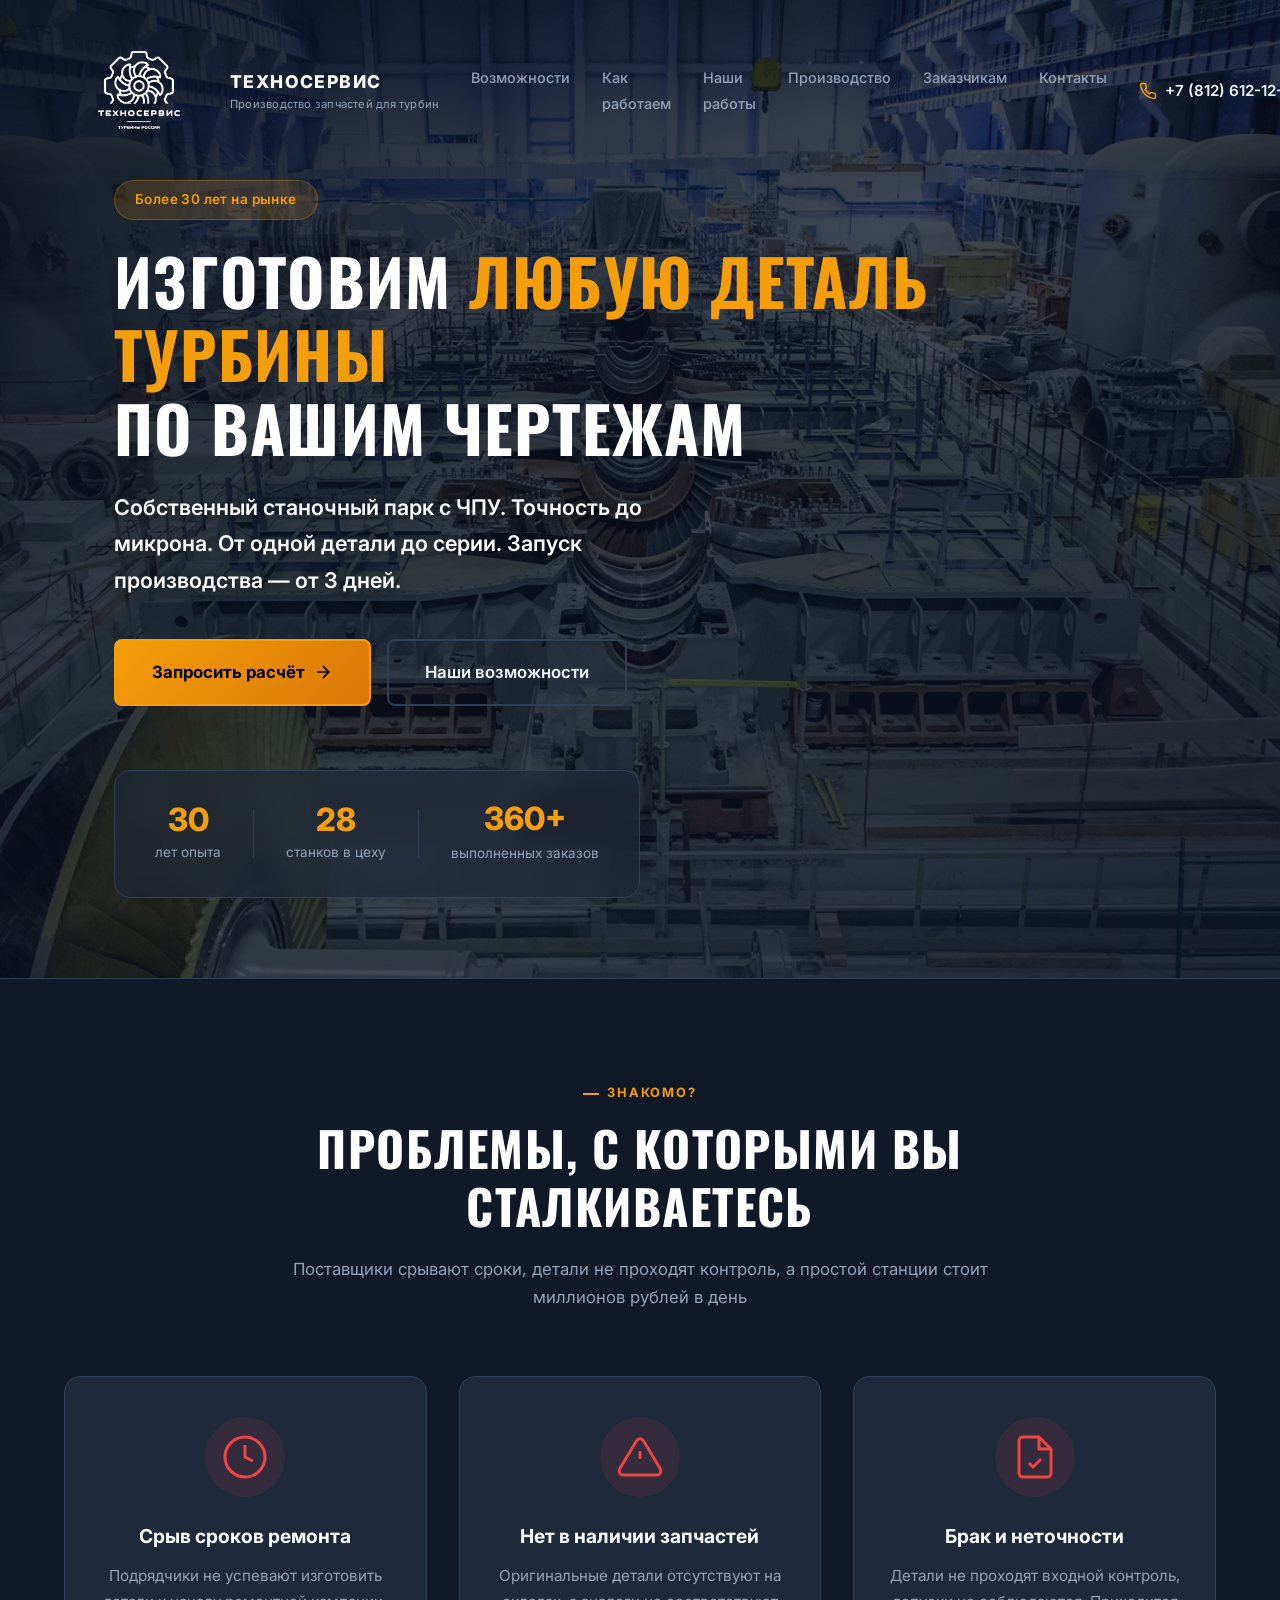
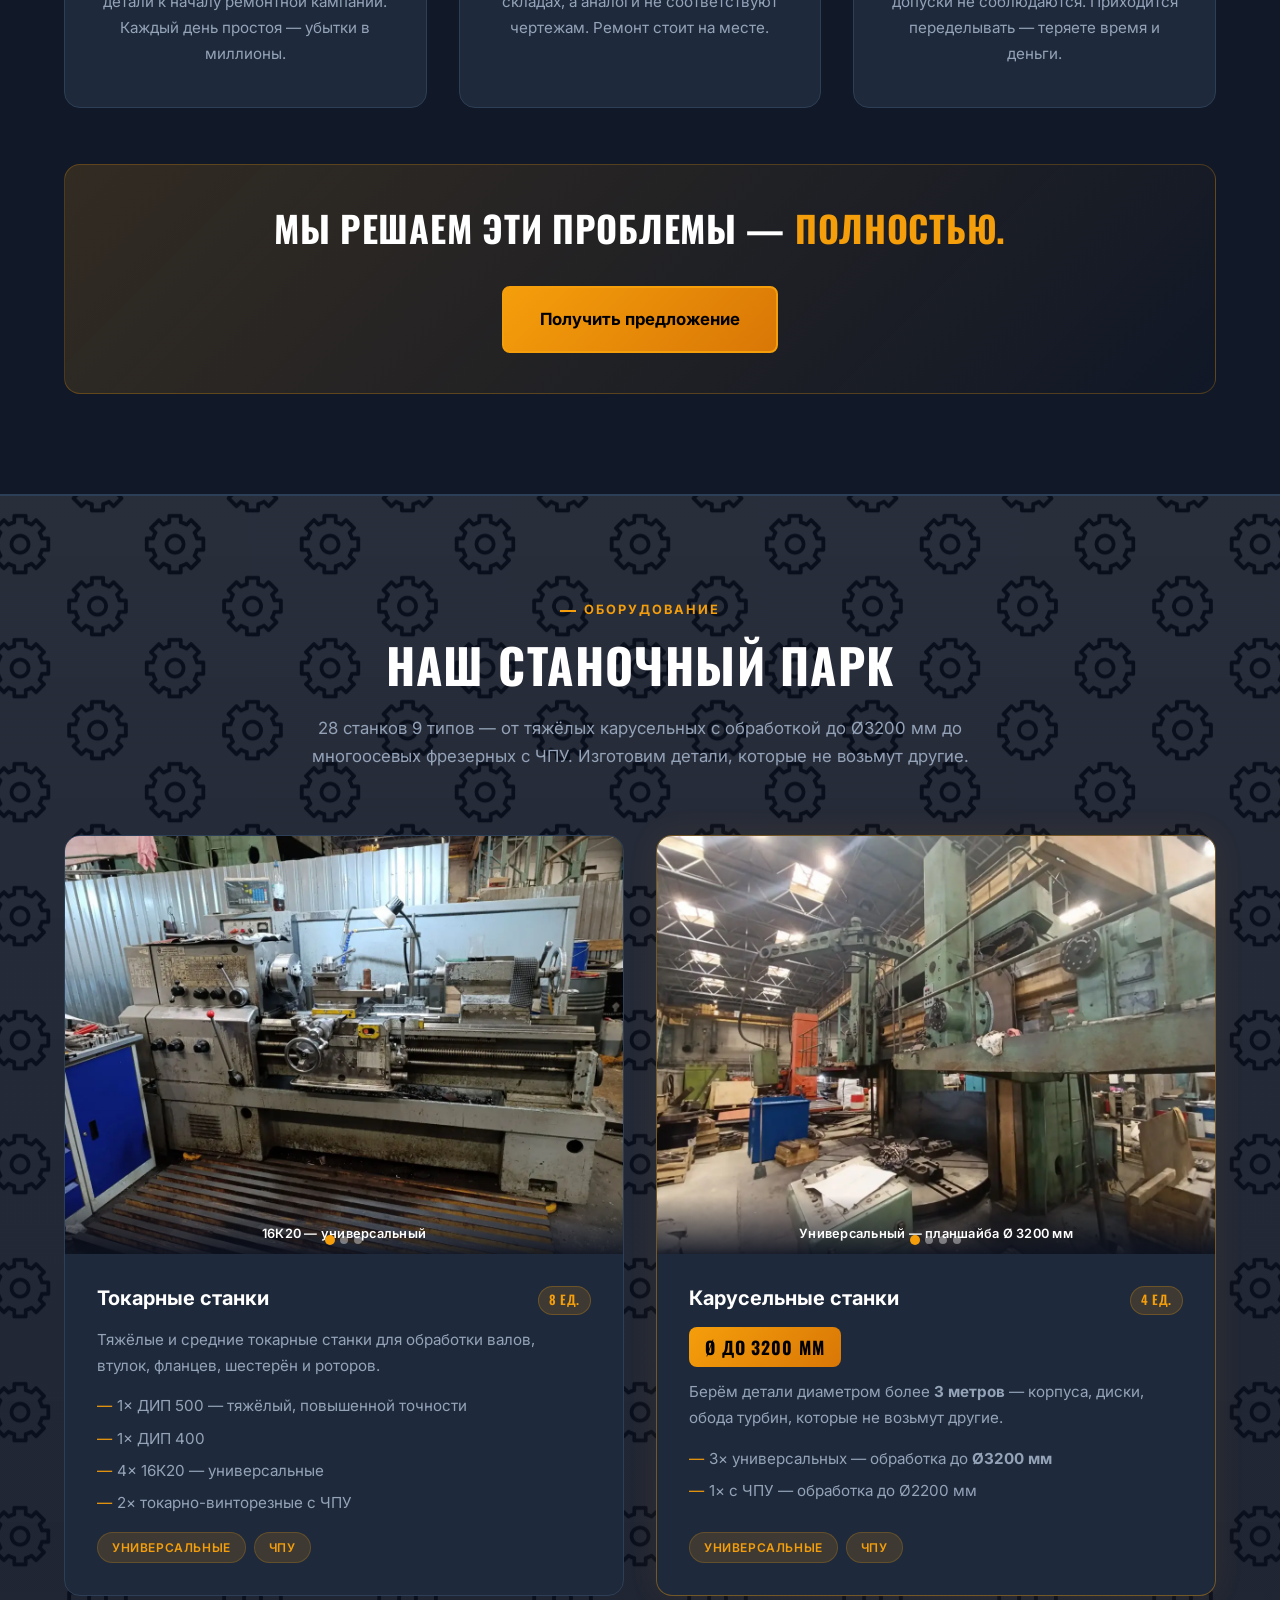
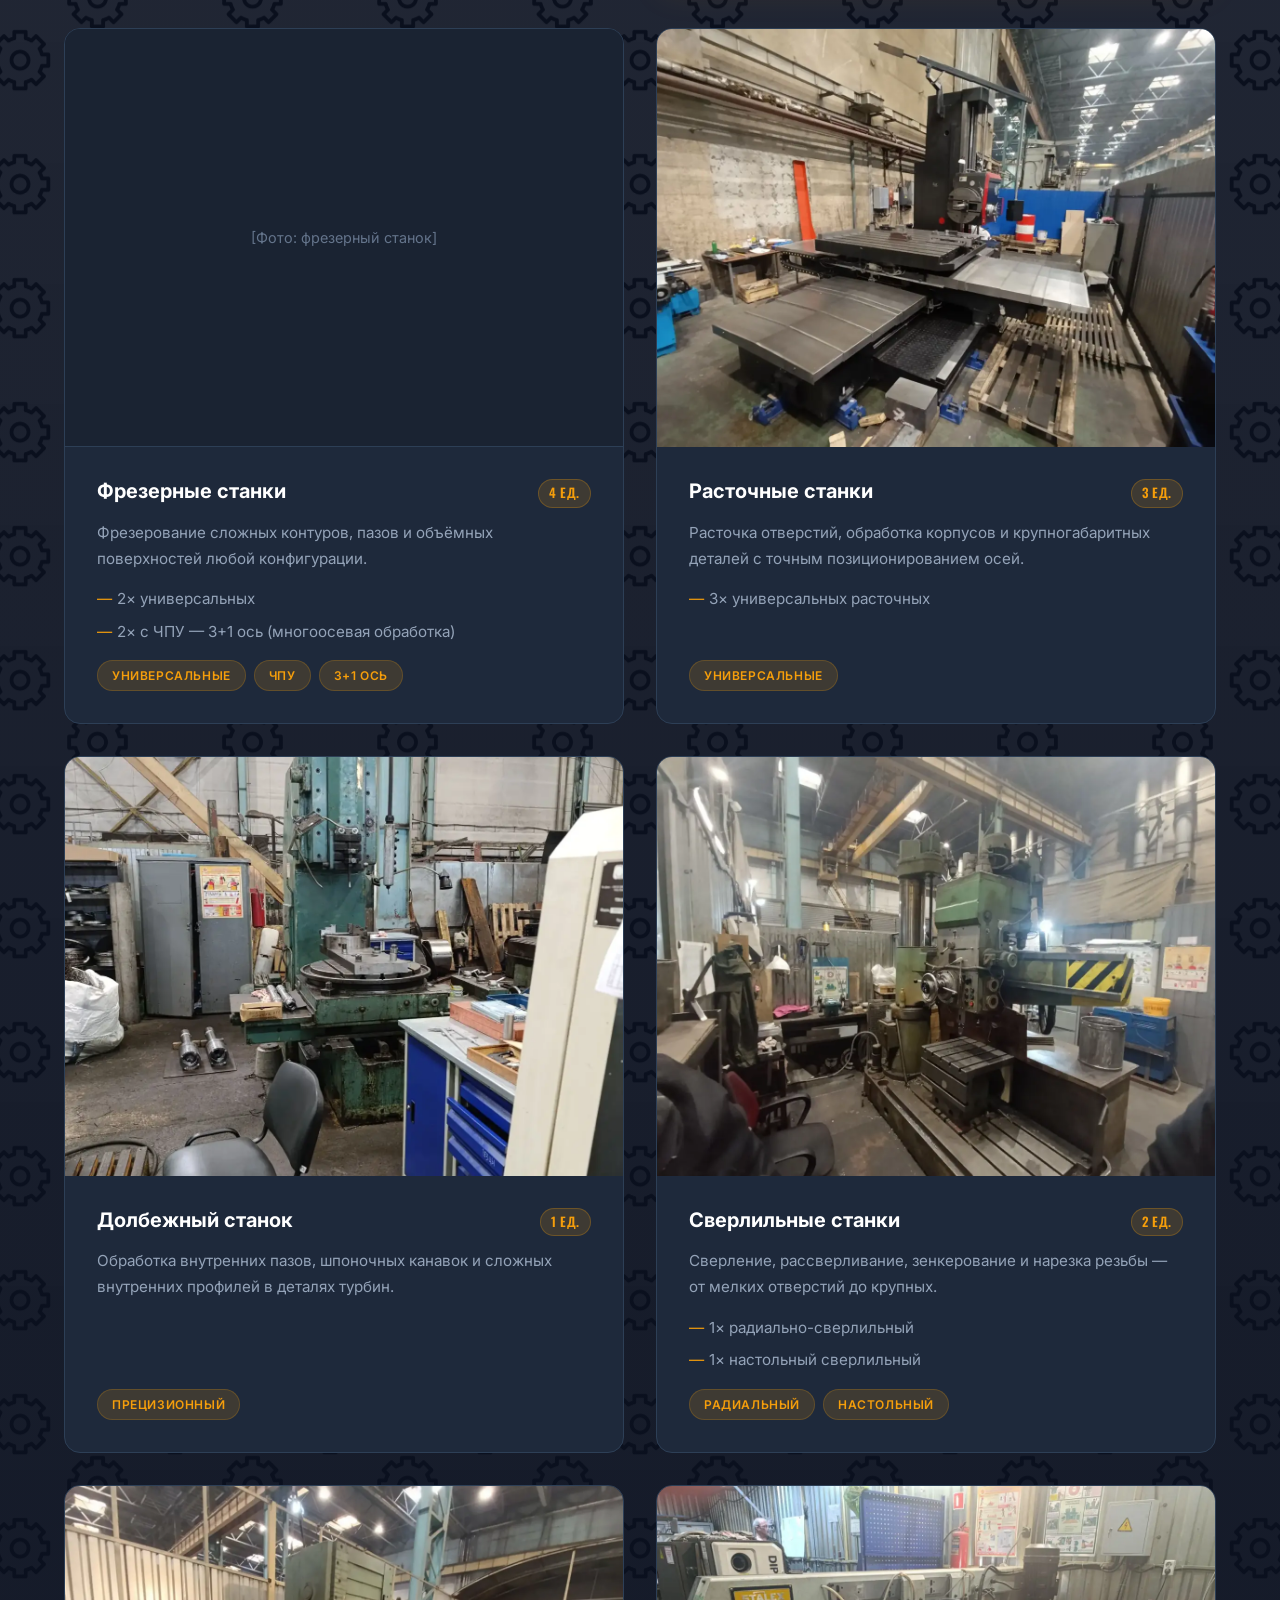
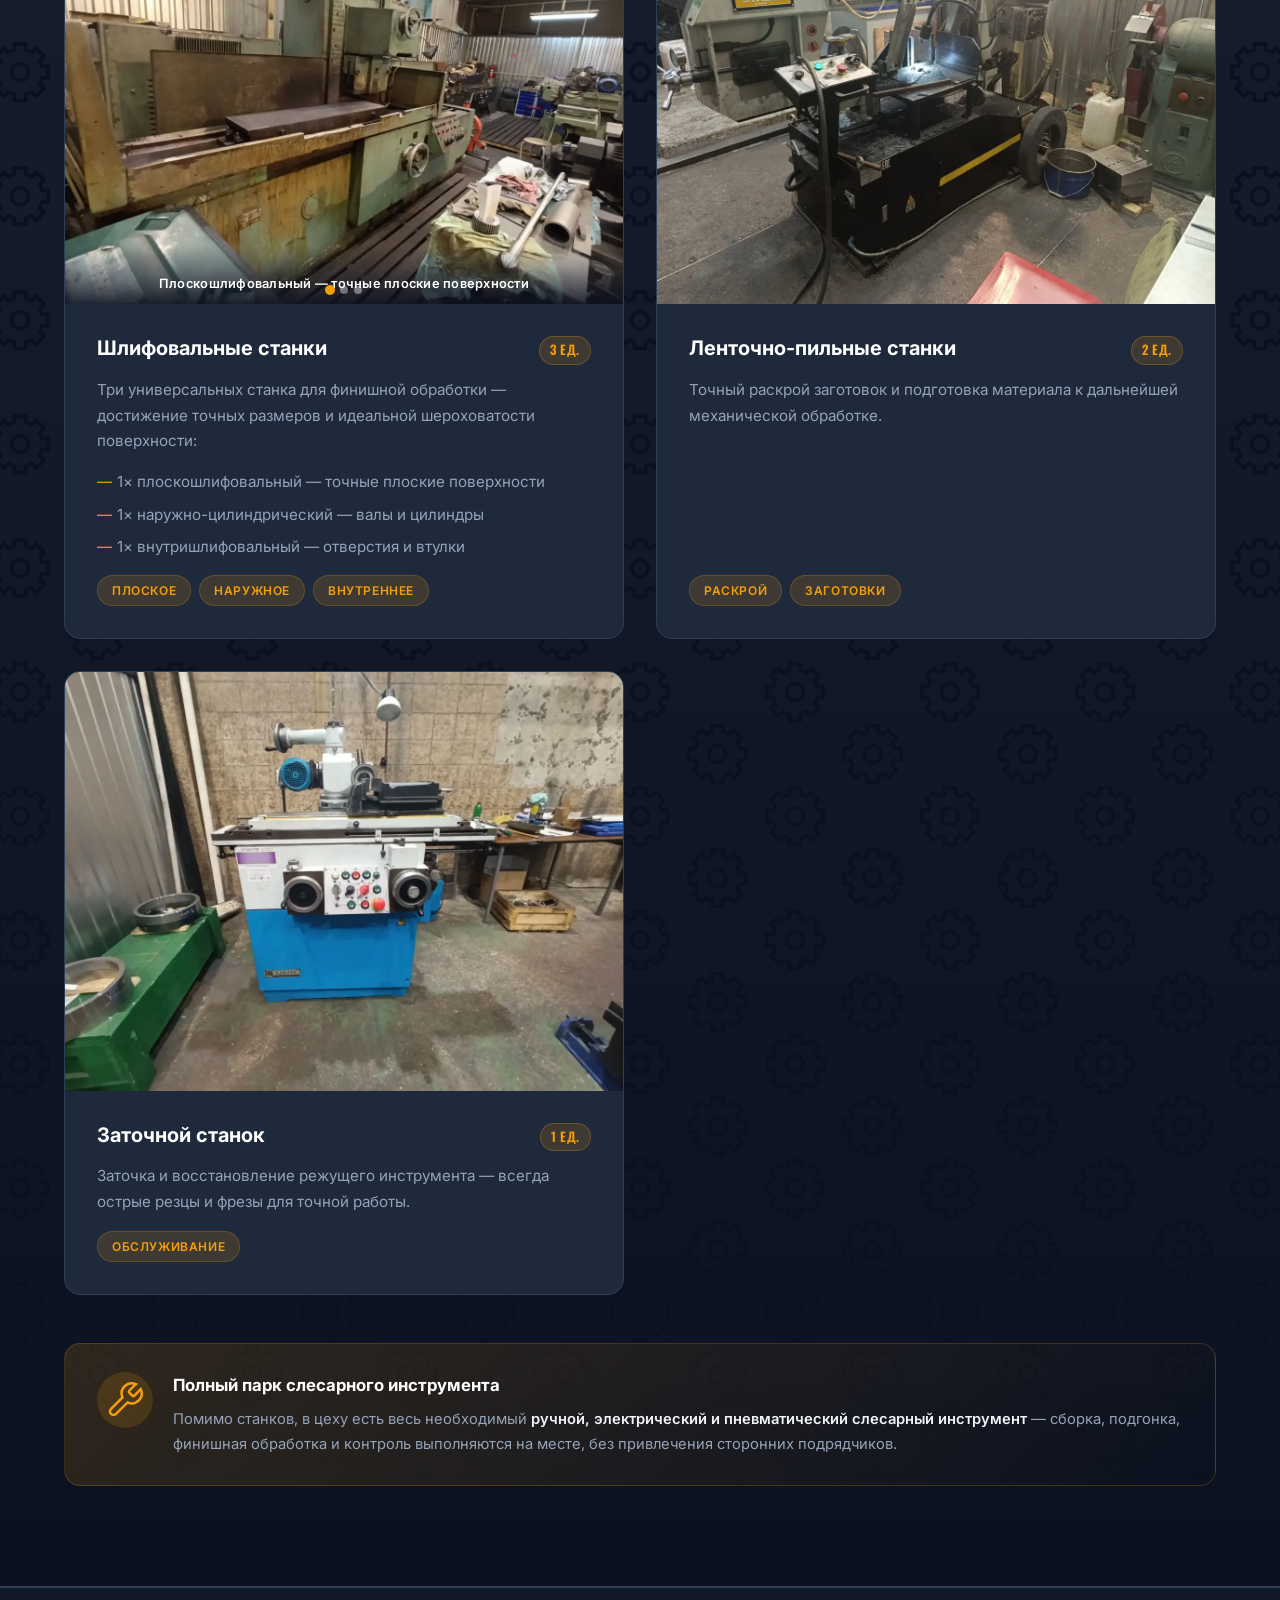
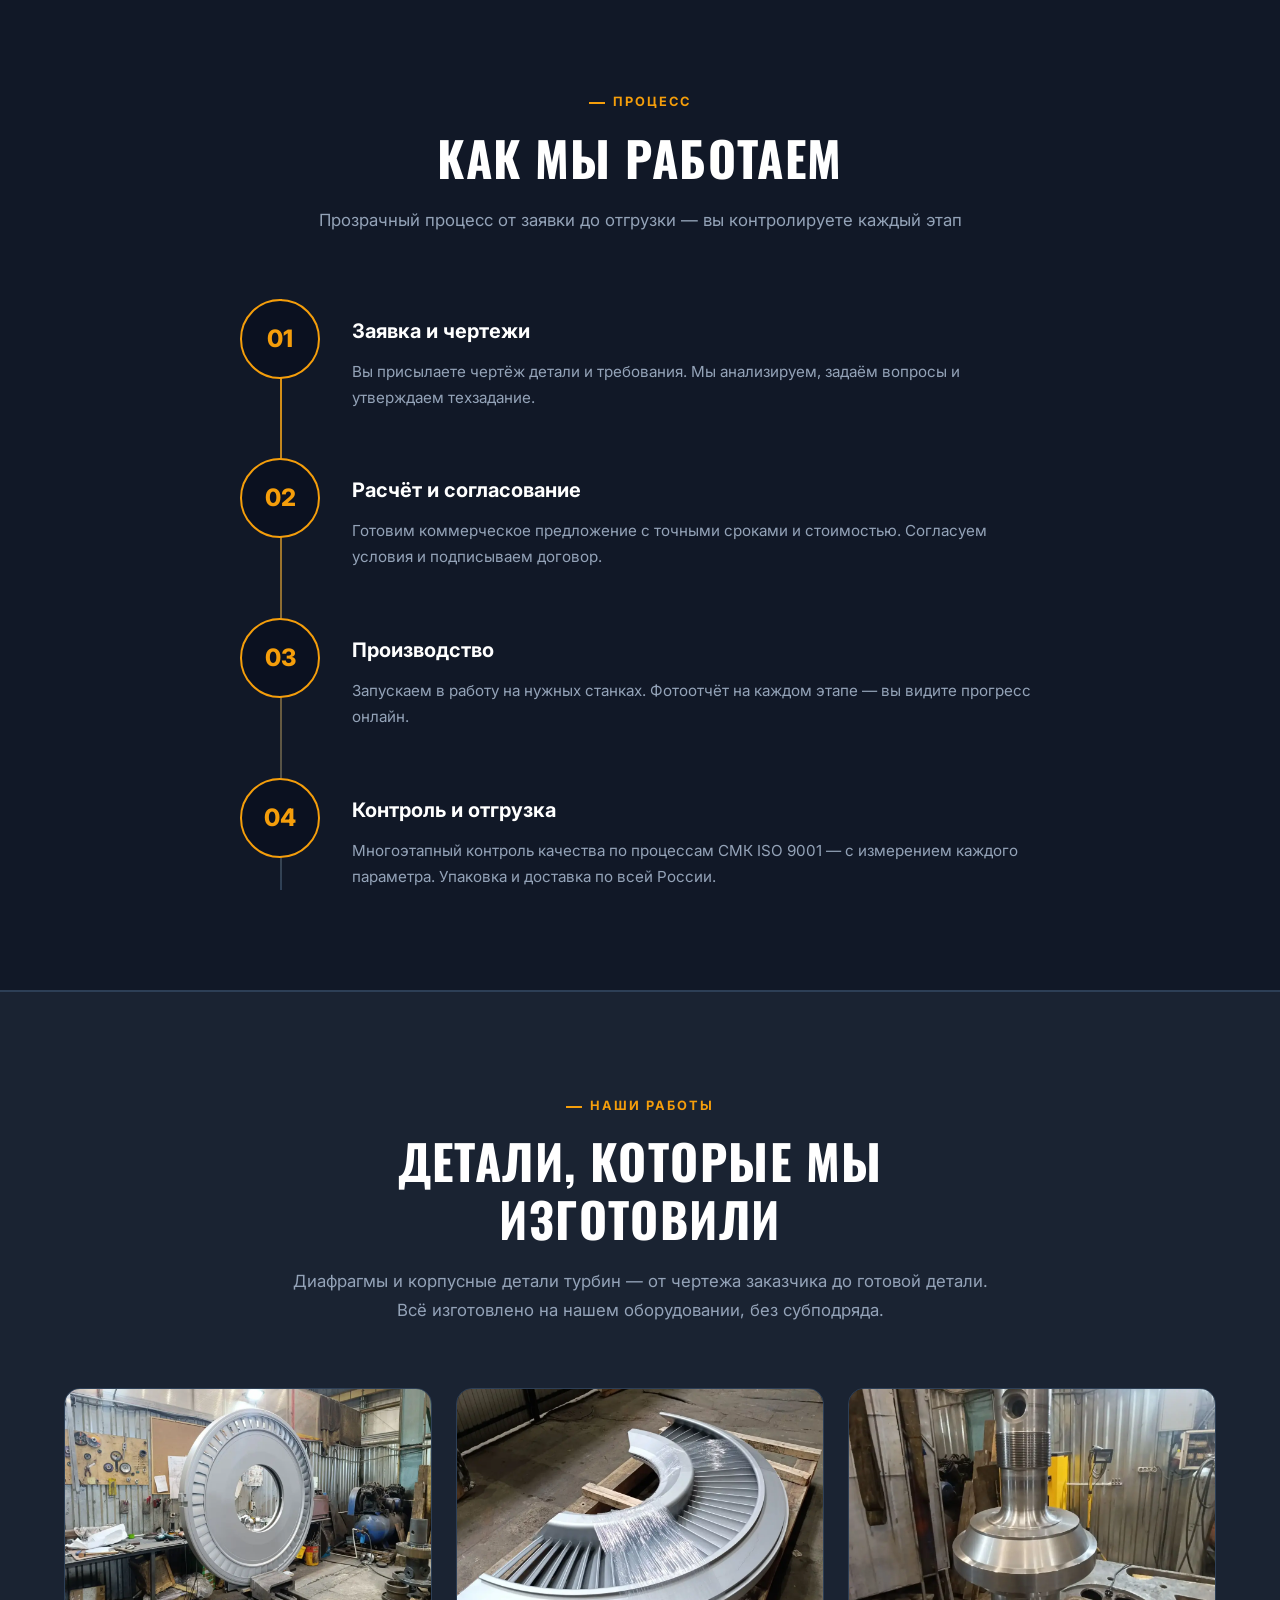
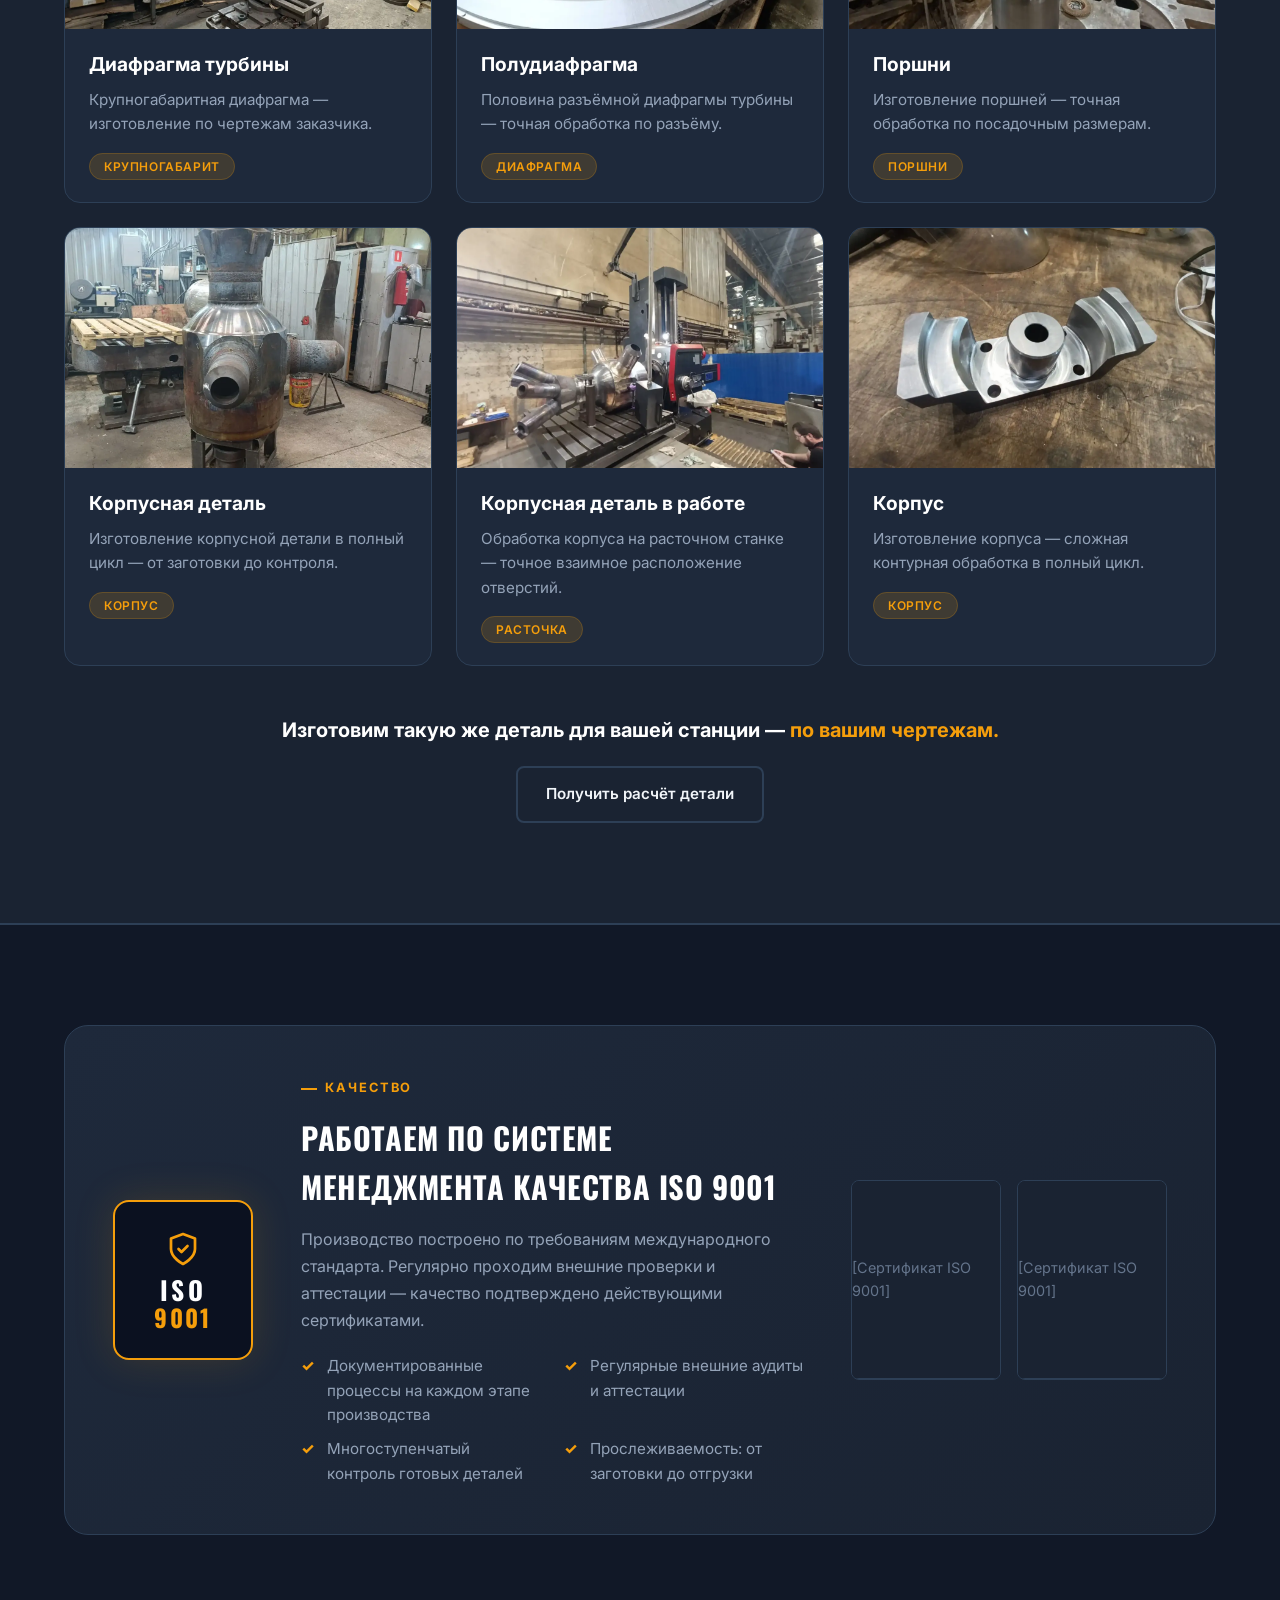
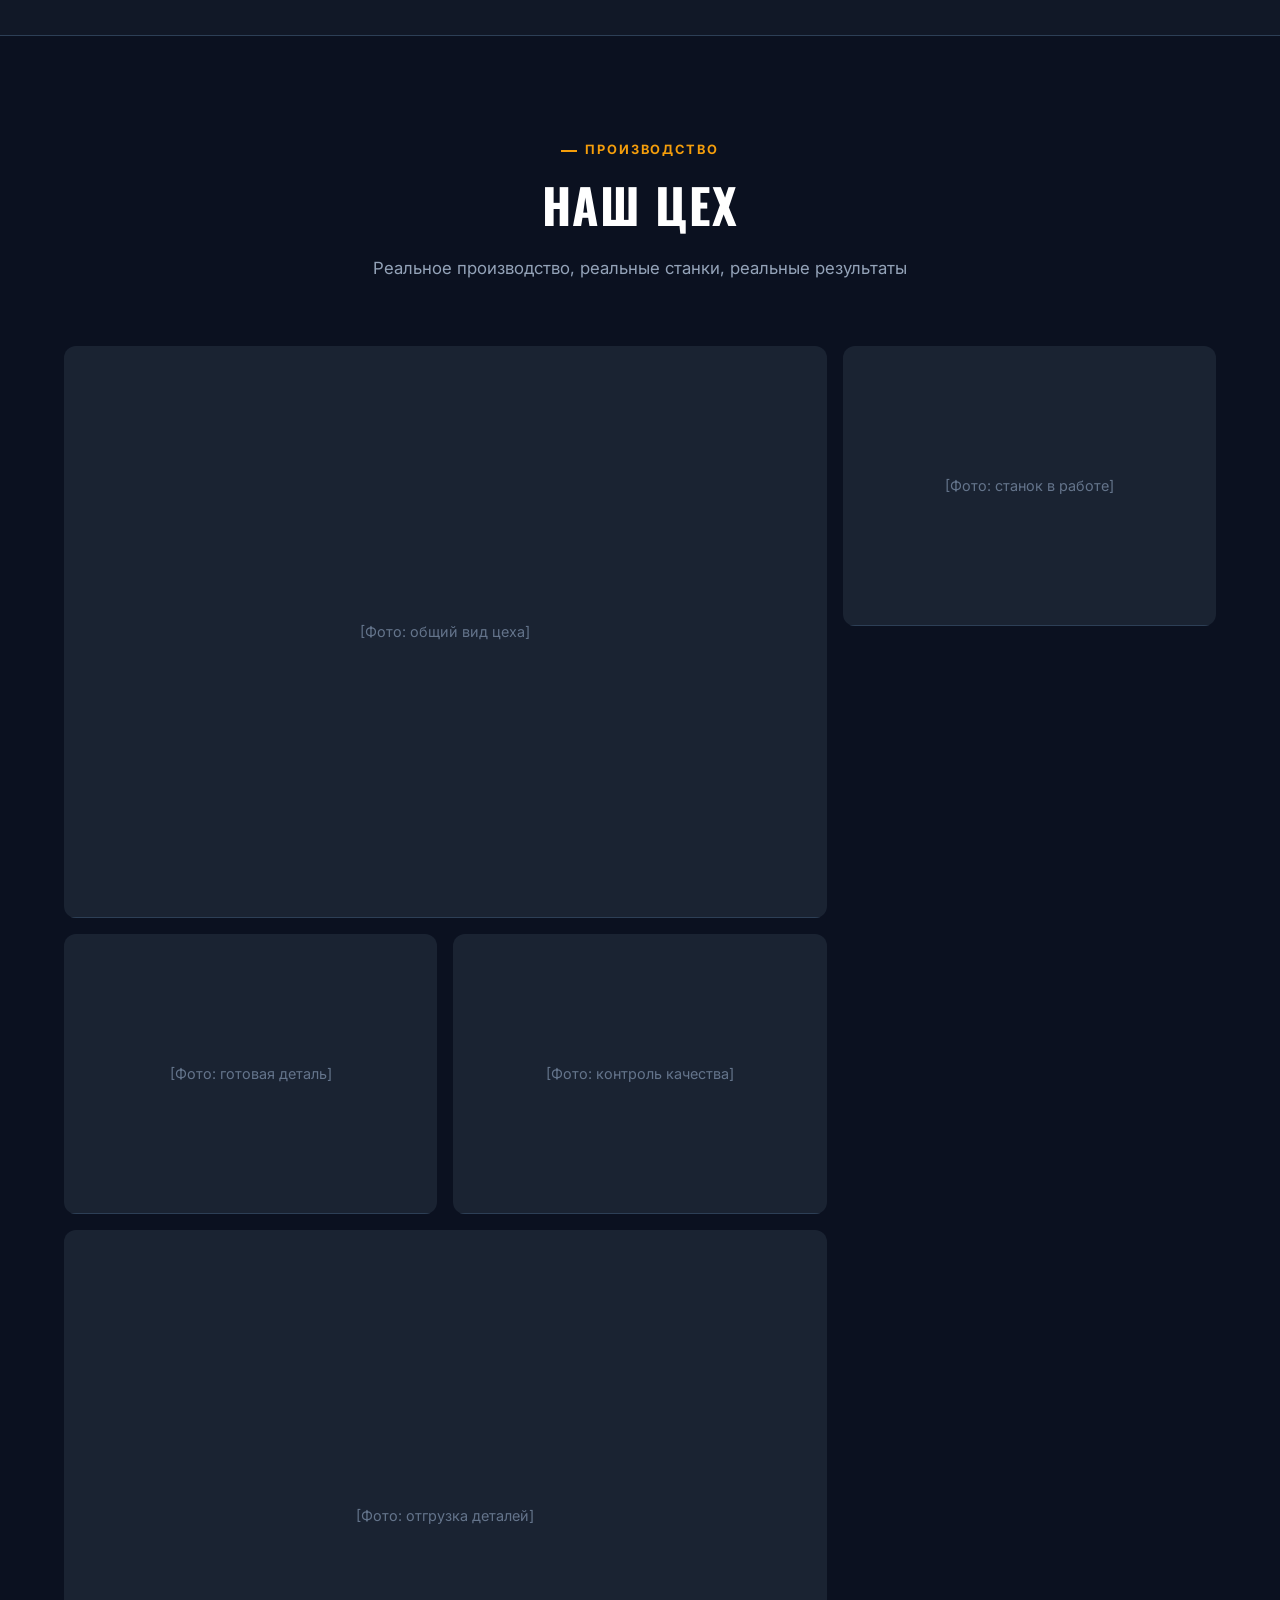
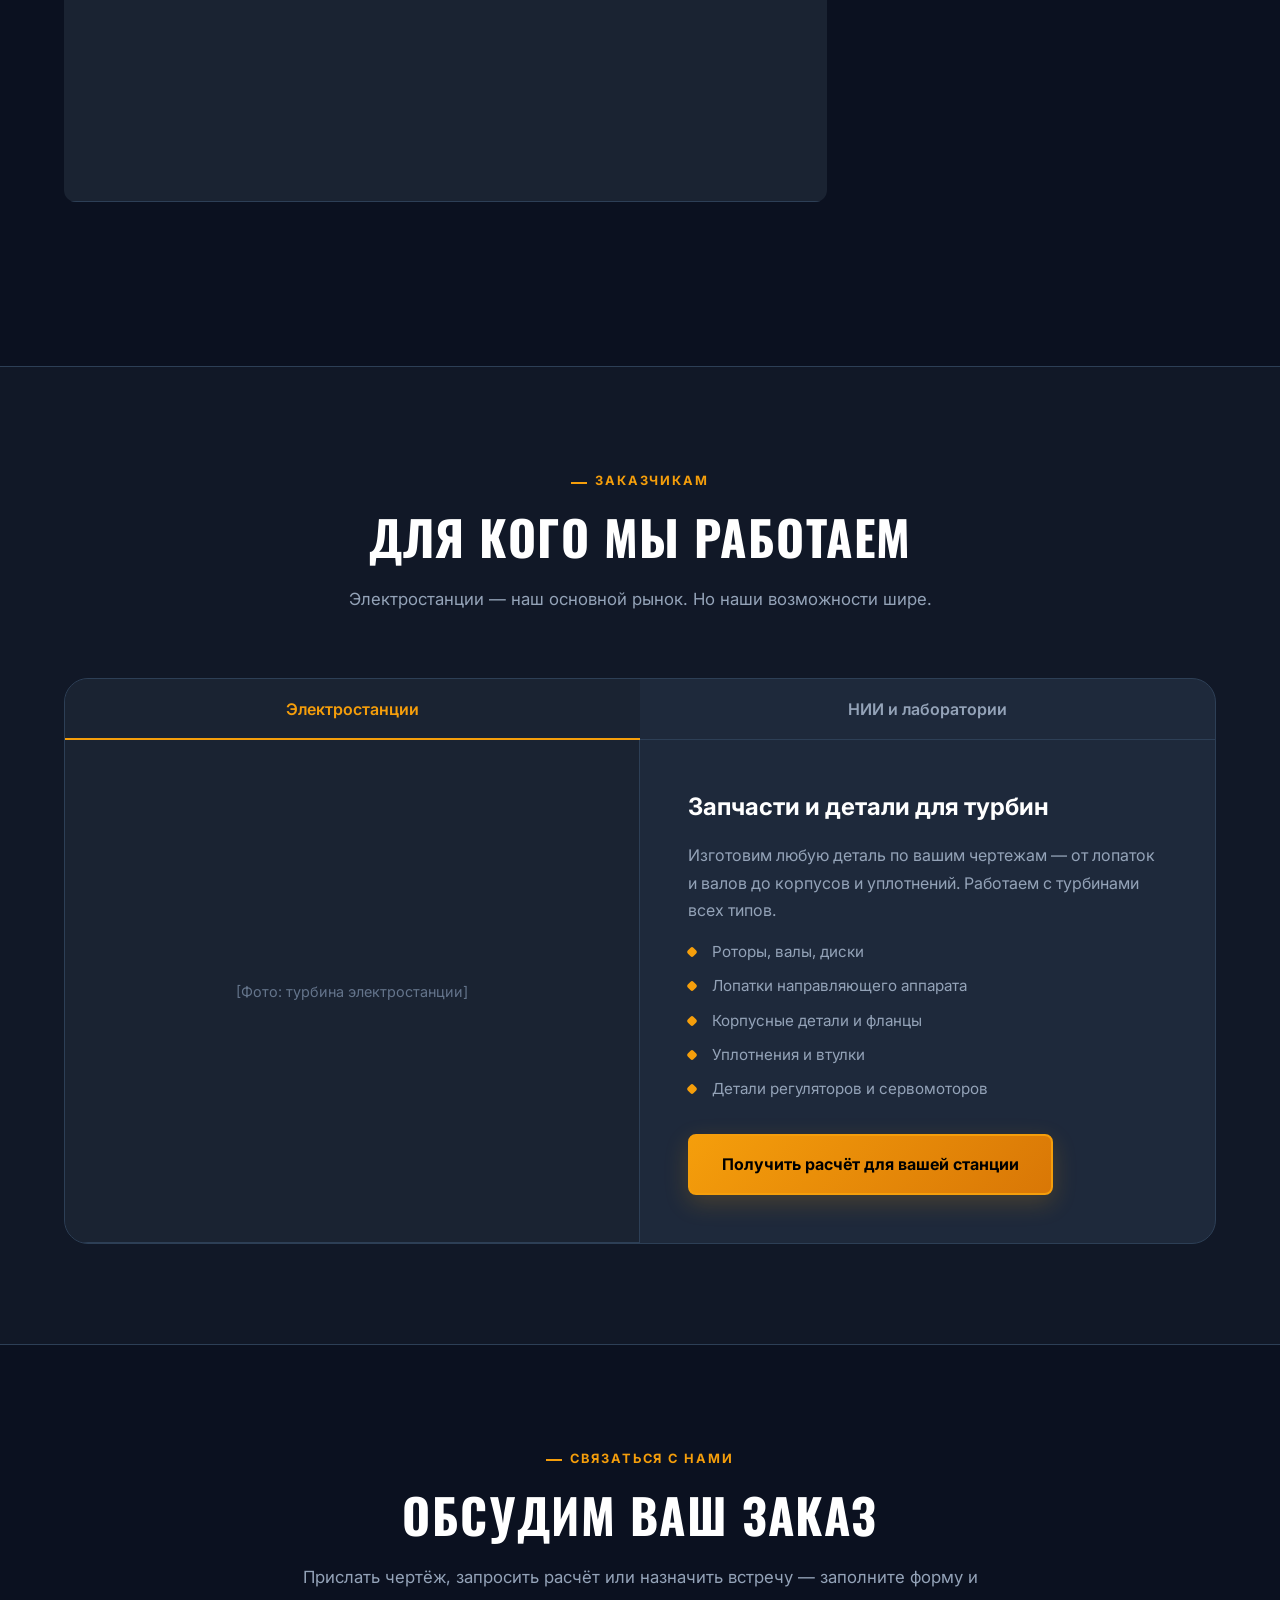
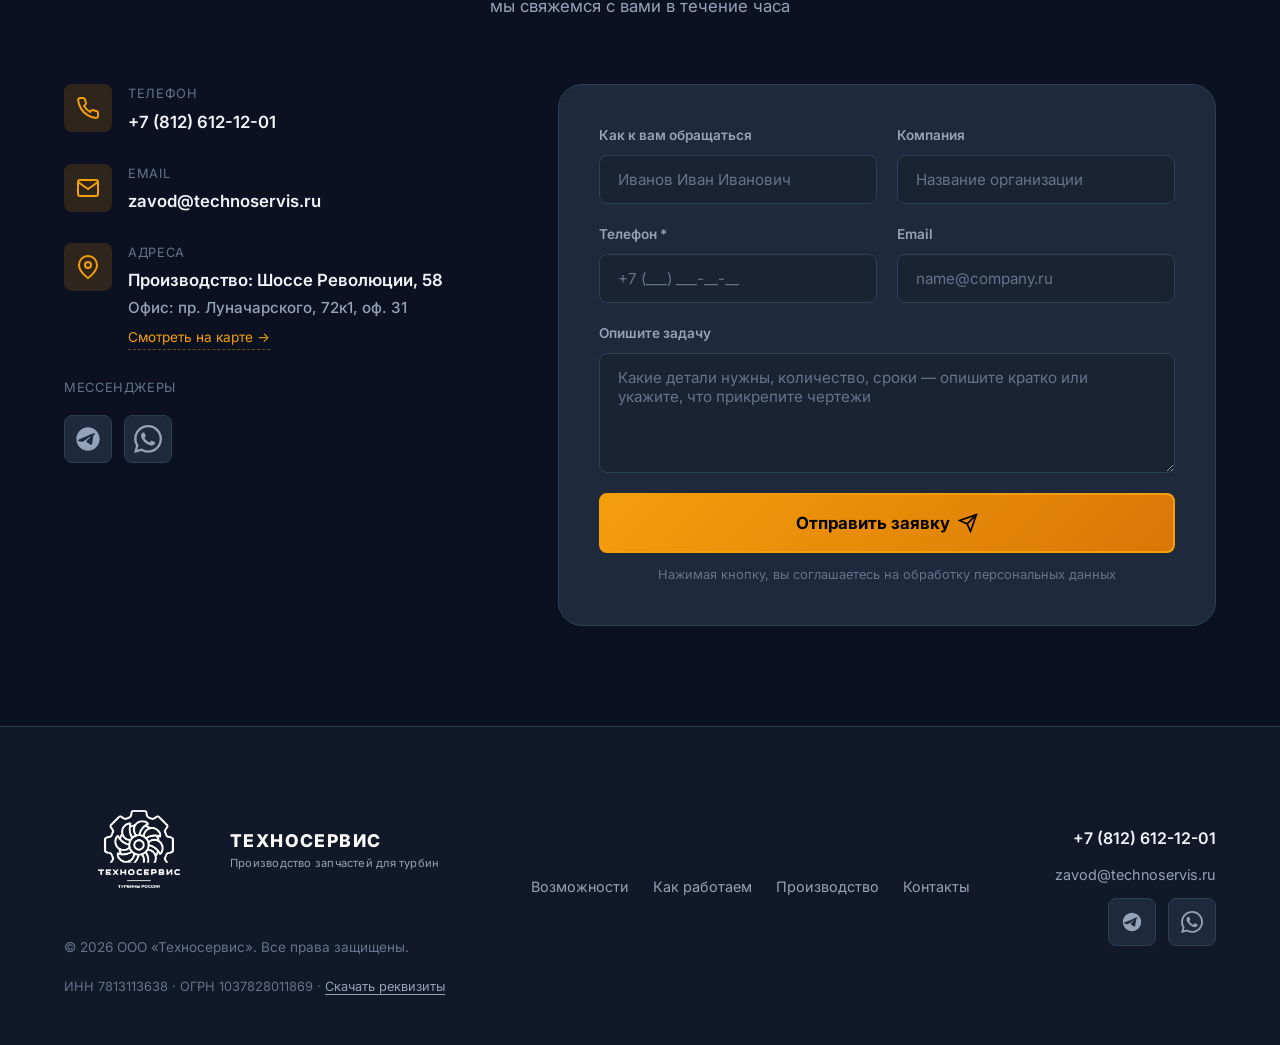
==== index.html @ e1a96229 "Email zavod@technoservis.ru вместо заглушки Футер и блоки контактов обеих страниц, кликабельные mail" ====
<!DOCTYPE html>
<html lang="ru">
<head>
    <meta charset="UTF-8">
    <meta name="viewport" content="width=device-width, initial-scale=1.0">
    <title>ООО «Техносервис» — Производство запчастей для турбин электростанций</title>
    <meta name="description" content="Изготовим любую деталь турбины по вашим чертежам. Более 30 лет на рынке. Собственный станочный парк с ЧПУ. Санкт-Петербург.">
    <link rel="preconnect" href="https://fonts.googleapis.com">
    <link rel="preconnect" href="https://fonts.gstatic.com" crossorigin>
    <link href="https://fonts.googleapis.com/css2?family=Inter:wght@400;500;600;700;800;900&family=Oswald:wght@500;600;700&display=swap" rel="stylesheet">
    <link rel="icon" type="image/png" sizes="512x512" href="images/favicon-512.png">
    <link rel="icon" type="image/png" sizes="32x32" href="images/favicon-32.png">
    <link rel="icon" type="image/png" sizes="16x16" href="images/favicon-16.png">
    <link rel="apple-touch-icon" sizes="180x180" href="images/apple-touch-icon.png">
    <link rel="stylesheet" href="css/style.css">
</head>
<body>

    <!-- ===== HEADER ===== -->
    <header class="header" id="header">
        <div class="container header__inner">
            <a href="#" class="header__logo">
                <span class="logo__icon"><img src="images/logo_white.png" alt="Техносервис" width="150" height="150"></span>
                <div class="logo__text">
                    <span class="logo__name">ТЕХНОСЕРВИС</span>
                    <span class="logo__tagline">Производство запчастей для турбин</span>
                </div>
            </a>

            <nav class="header__nav" id="nav">
                <ul class="nav__list">
                    <li><a href="#capabilities" class="nav__link">Возможности</a></li>
                    <li><a href="#process" class="nav__link">Как работаем</a></li>
                    <li><a href="#works" class="nav__link">Наши работы</a></li>
                    <li><a href="#production" class="nav__link">Производство</a></li>
                    <li><a href="#clients" class="nav__link">Заказчикам</a></li>
                    <li><a href="contact.html" class="nav__link">Контакты</a></li>
                </ul>
            </nav>

            <div class="header__actions">
                <a href="tel:+78126121201" class="header__phone">
                    <svg width="18" height="18" viewBox="0 0 24 24" fill="none" stroke="currentColor" stroke-width="2">
                        <path d="M22 16.92v3a2 2 0 01-2.18 2 19.79 19.79 0 01-8.63-3.07 19.5 19.5 0 01-6-6 19.79 19.79 0 01-3.07-8.67A2 2 0 014.11 2h3a2 2 0 012 1.72c.127.96.361 1.903.7 2.81a2 2 0 01-.45 2.11L8.09 9.91a16 16 0 006 6l1.27-1.27a2 2 0 012.11-.45c.907.339 1.85.573 2.81.7A2 2 0 0122 16.92z"/>
                    </svg>
                    +7 (812) 612-12-01
                </a>
                <a href="#contact" class="btn btn--sm header__cta">Оставить заявку</a>
            </div>

            <button class="burger" id="burger" aria-label="Меню">
                <span></span><span></span><span></span>
            </button>
        </div>
    </header>

    <!-- ===== MOBILE MENU ===== -->
    <div class="mobile-menu" id="mobileMenu">
        <button class="mobile-menu__close" id="mobileClose" aria-label="Закрыть меню">
            <svg width="24" height="24" viewBox="0 0 24 24" fill="none" stroke="currentColor" stroke-width="2" stroke-linecap="round">
                <path d="M18 6L6 18"/><path d="M6 6l12 12"/>
            </svg>
        </button>
        <ul class="mobile-menu__list">
            <li><a href="#capabilities" class="mobile-menu__link">Возможности</a></li>
            <li><a href="#process" class="mobile-menu__link">Как работаем</a></li>
            <li><a href="#works" class="mobile-menu__link">Наши работы</a></li>
            <li><a href="#production" class="mobile-menu__link">Производство</a></li>
            <li><a href="#clients" class="mobile-menu__link">Заказчикам</a></li>
            <li><a href="contact.html" class="mobile-menu__link">Контакты</a></li>
        </ul>
        <div class="mobile-menu__footer">
            <a href="tel:+78126121201" class="mobile-menu__phone">+7 (812) 612-12-01</a>
            <a href="#contact" class="btn btn--full">Оставить заявку</a>
        </div>
    </div>

    <main>

        <!-- ===== SECTION 1: HERO ===== -->
        <section class="hero" id="hero">
            <div class="hero__bg">
                <img src="images/gradirni2.webp" alt="Промышленная электростанция с градирнями" class="hero__img" loading="eager">
            </div>
            <div class="hero__overlay"></div>
            <div class="container hero__content">
                <div class="hero__badge fade-in">Более 30 лет на рынке</div>
                <h1 class="hero__title fade-in">
                    Изготовим <span class="text-accent">любую деталь турбины</span><br>
                    по вашим чертежам
                </h1>
                <p class="hero__subtitle fade-in">
                    <strong>Собственный станочный парк с ЧПУ. Точность до микрона.
                    От одной детали до серии. Запуск производства — от 3 дней.</strong>
                </p>
                <div class="hero__actions fade-in">
                    <a href="#contact" class="btn btn--lg btn--primary">
                        Запросить расчёт
                        <svg width="20" height="20" viewBox="0 0 24 24" fill="none" stroke="currentColor" stroke-width="2">
                            <path d="M5 12h14M12 5l7 7-7 7"/>
                        </svg>
                    </a>
                    <a href="#capabilities" class="btn btn--lg btn--outline">
                        Наши возможности
                    </a>
                </div>
                <div class="hero__stats fade-in">
                    <div class="stat">
                        <span class="stat__number" data-target="30">0</span><span class="stat__suffix"></span>
                        <span class="stat__label">лет опыта</span>
                    </div>
                    <div class="stat__divider"></div>
                    <div class="stat">
                        <span class="stat__number" data-target="28">0</span>
                        <span class="stat__label">станков в цеху</span>
                    </div>
                    <div class="stat__divider"></div>
                    <div class="stat">
                        <div><span class="stat__number" data-target="360">0</span><span class="stat__suffix">+</span></div>
                        <span class="stat__label">выполненных заказов</span>
                    </div>
                </div>
            </div>
        </section>

        <!-- ===== SECTION 2: PAIN POINTS ===== -->
        <section class="pains" id="pains">
            <canvas class="bgfx bgfx--grid" aria-hidden="true"></canvas>
            <div class="container">
                <div class="section-header anim-fade">
                    <span class="section-label">Знакомо?</span>
                    <h2 class="section-title">Проблемы, с которыми вы сталкиваетесь</h2>
                    <p class="section-desc">Поставщики срывают сроки, детали не проходят контроль, а простой станции стоит миллионов рублей в день</p>
                </div>
                <div class="pains__grid">
                    <div class="pain-card anim-fade">
                        <div class="pain-card__icon">
                            <svg width="48" height="48" viewBox="0 0 24 24" fill="none" stroke="currentColor" stroke-width="1.5">
                                <circle cx="12" cy="12" r="10"/><path d="M12 6v6l4 2"/>
                            </svg>
                        </div>
                        <h3 class="pain-card__title">Срыв сроков ремонта</h3>
                        <p class="pain-card__text">Подрядчики не успевают изготовить детали к началу ремонтной кампании. Каждый день простоя — убытки в миллионы.</p>
                        <div class="pain-card__strike"></div>
                    </div>
                    <div class="pain-card anim-fade">
                        <div class="pain-card__icon">
                            <svg width="48" height="48" viewBox="0 0 24 24" fill="none" stroke="currentColor" stroke-width="1.5">
                                <path d="M10.29 3.86L1.82 18a2 2 0 001.71 3h16.94a2 2 0 001.71-3L13.71 3.86a2 2 0 00-3.42 0z"/>
                                <path d="M12 9v4M12 17h.01"/>
                            </svg>
                        </div>
                        <h3 class="pain-card__title">Нет в наличии запчастей</h3>
                        <p class="pain-card__text">Оригинальные детали отсутствуют на складах, а аналоги не соответствуют чертежам. Ремонт стоит на месте.</p>
                        <div class="pain-card__strike"></div>
                    </div>
                    <div class="pain-card anim-fade">
                        <div class="pain-card__icon">
                            <svg width="48" height="48" viewBox="0 0 24 24" fill="none" stroke="currentColor" stroke-width="1.5">
                                <path d="M14 2H6a2 2 0 00-2 2v16a2 2 0 002 2h12a2 2 0 002-2V8z"/><path d="M14 2v6h6"/><path d="M9 15l2 2 4-4"/>
                            </svg>
                        </div>
                        <h3 class="pain-card__title">Брак и неточности</h3>
                        <p class="pain-card__text">Детали не проходят входной контроль, допуски не соблюдаются. Приходится переделывать — теряете время и деньги.</p>
                        <div class="pain-card__strike"></div>
                    </div>
                </div>
                <div class="pains__cta anim-fade">
                    <p class="pains__cta-text">Мы решаем эти проблемы — <span class="text-accent">полностью.</span></p>
                    <a href="#contact" class="btn btn--primary btn--lg">Получить предложение</a>
                </div>
            </div>
        </section>

        <!-- ===== SECTION 3: CAPABILITIES / STANOCNIY PARK ===== -->
        <section class="capabilities" id="capabilities">
            <div class="capabilities__bg" aria-hidden="true"></div>
            <div class="container">
                <div class="section-header anim-fade">
                    <span class="section-label">Оборудование</span>
                    <h2 class="section-title">Наш станочный парк</h2>
                    <p class="section-desc">28 станков 9 типов — от тяжёлых карусельных с обработкой до Ø3200 мм до многоосевых фрезерных с ЧПУ. Изготовим детали, которые не возьмут другие.</p>
                </div>
                <div class="capabilities__grid">
                    <!-- Токарные станки -->
                    <div class="equip-card anim-fade">
                        <div class="equip-card__img">
                            <div class="carousel" data-carousel>
                                <div class="carousel__track">
                                    <div class="carousel__slide active">
                                        <img src="images/tokarniy_16k20.webp" alt="Токарный станок 16К20" loading="lazy">
                                        <span class="carousel__caption">16К20 — универсальный</span>
                                    </div>
                                    <div class="carousel__slide">
                                        <img src="images/tokarniy_cpu_1.webp" alt="Токарный станок с ЧПУ" loading="lazy">
                                        <span class="carousel__caption">Токарный с ЧПУ</span>
                                    </div>
                                    <div class="carousel__slide">
                                        <img src="images/tokarniy_cpu_2.webp" alt="Токарный станок с ЧПУ" loading="lazy">
                                        <span class="carousel__caption">Токарный с ЧПУ</span>
                                    </div>
                                </div>
                                <button class="carousel__btn carousel__btn--prev" type="button" aria-label="Предыдущее фото">
                                    <svg width="20" height="20" viewBox="0 0 24 24" fill="none" stroke="currentColor" stroke-width="2.5" stroke-linecap="round"><path d="M15 18l-6-6 6-6"/></svg>
                                </button>
                                <button class="carousel__btn carousel__btn--next" type="button" aria-label="Следующее фото">
                                    <svg width="20" height="20" viewBox="0 0 24 24" fill="none" stroke="currentColor" stroke-width="2.5" stroke-linecap="round"><path d="M9 18l6-6-6-6"/></svg>
                                </button>
                                <div class="carousel__dots">
                                    <button class="carousel__dot active" type="button" aria-label="Слайд 1"></button>
                                    <button class="carousel__dot" type="button" aria-label="Слайд 2"></button>
                                    <button class="carousel__dot" type="button" aria-label="Слайд 3"></button>
                                </div>
                            </div>
                        </div>
                        <div class="equip-card__content">
                            <h3 class="equip-card__title">Токарные станки <span class="equip-count">8 ед.</span></h3>
                            <p class="equip-card__text">Тяжёлые и средние токарные станки для обработки валов, втулок, фланцев, шестерён и роторов.</p>
                            <ul class="equip-card__list">
                                <li>1× ДИП 500 — тяжёлый, повышенной точности</li>
                                <li>1× ДИП 400</li>
                                <li>4× 16К20 — универсальные</li>
                                <li>2× токарно-винторезные с ЧПУ</li>
                            </ul>
                            <div class="equip-card__tags">
                                <span class="tag">Универсальные</span>
                                <span class="tag">ЧПУ</span>
                            </div>
                        </div>
                    </div>
                    <!-- Карусельные станки -->
                    <div class="equip-card equip-card--featured anim-fade">
                        <div class="equip-card__img">
                            <div class="carousel" data-carousel>
                                <div class="carousel__track">
                                    <div class="carousel__slide active">
                                        <img src="images/karusel_3200.webp" alt="Карусельный универсальный станок, планшайба Ø3200 мм" loading="lazy">
                                        <span class="carousel__caption">Универсальный — планшайба Ø 3200 мм</span>
                                    </div>
                                    <div class="carousel__slide">
                                        <img src="images/karuselniy_chc.webp" alt="Карусельный станок с ЧПУ, планшайба Ø2000 мм" loading="lazy">
                                        <span class="carousel__caption">С ЧПУ — планшайба Ø 2000 мм</span>
                                    </div>
                                    <div class="carousel__slide">
                                        <img src="images/karuselniy_universal_1000.webp" alt="Карусельный универсальный станок, планшайба Ø1000 мм" loading="lazy">
                                        <span class="carousel__caption">Универсальный — планшайба Ø 1000 мм</span>
                                    </div>
                                    <div class="carousel__slide">
                                        <img src="images/details/diafragma_3000_na_karuselnom_3000.webp" alt="Обработка диафрагмы на карусельном станке Ø3000 мм" loading="lazy">
                                        <span class="carousel__caption">Ø 3000 мм — в работе: диафрагма турбины</span>
                                    </div>
                                </div>
                                <button class="carousel__btn carousel__btn--prev" type="button" aria-label="Предыдущее фото">
                                    <svg width="20" height="20" viewBox="0 0 24 24" fill="none" stroke="currentColor" stroke-width="2.5" stroke-linecap="round"><path d="M15 18l-6-6 6-6"/></svg>
                                </button>
                                <button class="carousel__btn carousel__btn--next" type="button" aria-label="Следующее фото">
                                    <svg width="20" height="20" viewBox="0 0 24 24" fill="none" stroke="currentColor" stroke-width="2.5" stroke-linecap="round"><path d="M9 18l6-6-6-6"/></svg>
                                </button>
                                <div class="carousel__dots">
                                    <button class="carousel__dot active" type="button" aria-label="Слайд 1"></button>
                                    <button class="carousel__dot" type="button" aria-label="Слайд 2"></button>
                                    <button class="carousel__dot" type="button" aria-label="Слайд 3"></button>
                                    <button class="carousel__dot" type="button" aria-label="Слайд 4"></button>
                                </div>
                            </div>
                        </div>
                        <div class="equip-card__content">
                            <h3 class="equip-card__title">Карусельные станки <span class="equip-count">4 ед.</span></h3>
                            <div class="equip-card__highlight">Ø до 3200 мм</div>
                            <p class="equip-card__text">Берём детали диаметром более <strong>3 метров</strong> — корпуса, диски, обода турбин, которые не возьмут другие.</p>
                            <ul class="equip-card__list">
                                <li>3× универсальных — обработка до <strong>Ø3200 мм</strong></li>
                                <li>1× с ЧПУ — обработка до Ø2200 мм</li>
                            </ul>
                            <div class="equip-card__tags">
                                <span class="tag">Универсальные</span>
                                <span class="tag">ЧПУ</span>
                            </div>
                        </div>
                    </div>
                    <!-- Фрезерные станки -->
                    <div class="equip-card anim-fade">
                        <div class="equip-card__img">
                            <div class="img-placeholder">[Фото: фрезерный станок]</div>
                        </div>
                        <div class="equip-card__content">
                            <h3 class="equip-card__title">Фрезерные станки <span class="equip-count">4 ед.</span></h3>
                            <p class="equip-card__text">Фрезерование сложных контуров, пазов и объёмных поверхностей любой конфигурации.</p>
                            <ul class="equip-card__list">
                                <li>2× универсальных</li>
                                <li>2× с ЧПУ — 3+1 ось (многоосевая обработка)</li>
                            </ul>
                            <div class="equip-card__tags">
                                <span class="tag">Универсальные</span>
                                <span class="tag">ЧПУ</span>
                                <span class="tag">3+1 ось</span>
                            </div>
                        </div>
                    </div>
                    <!-- Расточные станки -->
                    <div class="equip-card anim-fade">
                        <div class="equip-card__img">
                            <img src="images/rastochnoy.webp" alt="Расточной станок" loading="lazy">
                        </div>
                        <div class="equip-card__content">
                            <h3 class="equip-card__title">Расточные станки <span class="equip-count">3 ед.</span></h3>
                            <p class="equip-card__text">Расточка отверстий, обработка корпусов и крупногабаритных деталей с точным позиционированием осей.</p>
                            <ul class="equip-card__list">
                                <li>3× универсальных расточных</li>
                            </ul>
                            <div class="equip-card__tags">
                                <span class="tag">Универсальные</span>
                            </div>
                        </div>
                    </div>
                    <!-- Долбежный станок -->
                    <div class="equip-card anim-fade">
                        <div class="equip-card__img">
                            <img src="images/dolbejniy.webp" alt="Долбежный станок" loading="lazy">
                        </div>
                        <div class="equip-card__content">
                            <h3 class="equip-card__title">Долбежный станок <span class="equip-count">1 ед.</span></h3>
                            <p class="equip-card__text">Обработка внутренних пазов, шпоночных канавок и сложных внутренних профилей в деталях турбин.</p>
                            <div class="equip-card__tags">
                                <span class="tag">Прецизионный</span>
                            </div>
                        </div>
                    </div>
                    <!-- Сверлильные станки -->
                    <div class="equip-card anim-fade">
                        <div class="equip-card__img">
                            <img src="images/radialno_sverlilniy.webp" alt="Радиально-сверлильный станок" loading="lazy">
                        </div>
                        <div class="equip-card__content">
                            <h3 class="equip-card__title">Сверлильные станки <span class="equip-count">2 ед.</span></h3>
                            <p class="equip-card__text">Сверление, рассверливание, зенкерование и нарезка резьбы — от мелких отверстий до крупных.</p>
                            <ul class="equip-card__list">
                                <li>1× радиально-сверлильный</li>
                                <li>1× настольный сверлильный</li>
                            </ul>
                            <div class="equip-card__tags">
                                <span class="tag">Радиальный</span>
                                <span class="tag">Настольный</span>
                            </div>
                        </div>
                    </div>
                    <!-- Шлифовальные станки -->
                    <div class="equip-card anim-fade">
                        <div class="equip-card__img">
                            <div class="carousel" data-carousel>
                                <div class="carousel__track">
                                    <div class="carousel__slide active">
                                        <img src="images/shlifovka_ploskaya.webp" alt="Плоскошлифовальный станок" loading="lazy">
                                        <span class="carousel__caption">Плоскошлифовальный — точные плоские поверхности</span>
                                    </div>
                                    <div class="carousel__slide">
                                        <img src="images/shlifovka_narugnaya.webp" alt="Наружно-цилиндрический шлифовальный станок" loading="lazy">
                                        <span class="carousel__caption">Наружно-цилиндрический — валы и цилиндры</span>
                                    </div>
                                    <div class="carousel__slide">
                                        <img src="images/shlifovka_vnutrenniya.webp" alt="Внутришлифовальный станок" loading="lazy">
                                        <span class="carousel__caption">Внутришлифовальный — отверстия и втулки</span>
                                    </div>
                                </div>
                                <button class="carousel__btn carousel__btn--prev" type="button" aria-label="Предыдущее фото">
                                    <svg width="20" height="20" viewBox="0 0 24 24" fill="none" stroke="currentColor" stroke-width="2.5" stroke-linecap="round"><path d="M15 18l-6-6 6-6"/></svg>
                                </button>
                                <button class="carousel__btn carousel__btn--next" type="button" aria-label="Следующее фото">
                                    <svg width="20" height="20" viewBox="0 0 24 24" fill="none" stroke="currentColor" stroke-width="2.5" stroke-linecap="round"><path d="M9 18l6-6-6-6"/></svg>
                                </button>
                                <div class="carousel__dots">
                                    <button class="carousel__dot active" type="button" aria-label="Слайд 1"></button>
                                    <button class="carousel__dot" type="button" aria-label="Слайд 2"></button>
                                    <button class="carousel__dot" type="button" aria-label="Слайд 3"></button>
                                </div>
                            </div>
                        </div>
                        <div class="equip-card__content">
                            <h3 class="equip-card__title">Шлифовальные станки <span class="equip-count">3 ед.</span></h3>
                            <p class="equip-card__text">Три универсальных станка для финишной обработки — достижение точных размеров и идеальной шероховатости поверхности:</p>
                            <ul class="equip-card__list">
                                <li>1× плоскошлифовальный — точные плоские поверхности</li>
                                <li>1× наружно-цилиндрический — валы и цилиндры</li>
                                <li>1× внутришлифовальный — отверстия и втулки</li>
                            </ul>
                            <div class="equip-card__tags">
                                <span class="tag">Плоское</span>
                                <span class="tag">Наружное</span>
                                <span class="tag">Внутреннее</span>
                            </div>
                        </div>
                    </div>
                    <!-- Ленточно-пильные станки -->
                    <div class="equip-card anim-fade">
                        <div class="equip-card__img">
                            <img src="images/lentochno-pilniy.webp" alt="Ленточно-пильный станок" loading="lazy">
                        </div>
                        <div class="equip-card__content">
                            <h3 class="equip-card__title">Ленточно-пильные станки <span class="equip-count">2 ед.</span></h3>
                            <p class="equip-card__text">Точный раскрой заготовок и подготовка материала к дальнейшей механической обработке.</p>
                            <div class="equip-card__tags">
                                <span class="tag">Раскрой</span>
                                <span class="tag">Заготовки</span>
                            </div>
                        </div>
                    </div>
                    <!-- Заточной станок -->
                    <div class="equip-card anim-fade">
                        <div class="equip-card__img">
                            <img src="images/zatochka_3d642e.webp" alt="Заточной станок" loading="lazy">
                        </div>
                        <div class="equip-card__content">
                            <h3 class="equip-card__title">Заточной станок <span class="equip-count">1 ед.</span></h3>
                            <p class="equip-card__text">Заточка и восстановление режущего инструмента — всегда острые резцы и фрезы для точной работы.</p>
                            <div class="equip-card__tags">
                                <span class="tag">Обслуживание</span>
                            </div>
                        </div>
                    </div>
                </div>
                <div class="capabilities__extra anim-fade">
                    <div class="capabilities__extra-icon">
                        <svg width="40" height="40" viewBox="0 0 24 24" fill="none" stroke="currentColor" stroke-width="1.5">
                            <path d="M14.7 6.3a1 1 0 000 1.4l1.6 1.6a1 1 0 001.4 0l3.77-3.77a6 6 0 01-7.94 7.94l-6.91 6.91a2.12 2.12 0 01-3-3l6.91-6.91a6 6 0 017.94-7.94l-3.76 3.76z"/>
                        </svg>
                    </div>
                    <div class="capabilities__extra-text">
                        <h3>Полный парк слесарного инструмента</h3>
                        <p>Помимо станков, в цеху есть весь необходимый <strong>ручной, электрический и пневматический слесарный инструмент</strong> — сборка, подгонка, финишная обработка и контроль выполняются на месте, без привлечения сторонних подрядчиков.</p>
                    </div>
                </div>
            </div>
        </section>
        <section class="process" id="process">
            <canvas class="bgfx bgfx--pcb" aria-hidden="true"></canvas>
            <div class="container">
                <div class="section-header anim-fade">
                    <span class="section-label">Процесс</span>
                    <h2 class="section-title">Как мы работаем</h2>
                    <p class="section-desc">Прозрачный процесс от заявки до отгрузки — вы контролируете каждый этап</p>
                </div>
                <div class="process__timeline">
                    <div class="process-step anim-fade">
                        <div class="process-step__number">01</div>
                        <div class="process-step__content">
                            <h3>Заявка и чертежи</h3>
                            <p>Вы присылаете чертёж детали и требования. Мы анализируем, задаём вопросы и утверждаем техзадание.</p>
                        </div>
                    </div>
                    <div class="process-step anim-fade">
                        <div class="process-step__number">02</div>
                        <div class="process-step__content">
                            <h3>Расчёт и согласование</h3>
                            <p>Готовим коммерческое предложение с точными сроками и стоимостью. Согласуем условия и подписываем договор.</p>
                        </div>
                    </div>
                    <div class="process-step anim-fade">
                        <div class="process-step__number">03</div>
                        <div class="process-step__content">
                            <h3>Производство</h3>
                            <p>Запускаем в работу на нужных станках. Фотоотчёт на каждом этапе — вы видите прогресс онлайн.</p>
                        </div>
                    </div>
                    <div class="process-step anim-fade">
                        <div class="process-step__number">04</div>
                        <div class="process-step__content">
                            <h3>Контроль и отгрузка</h3>
                            <p>Многоэтапный контроль качества по процессам СМК ISO 9001 — с измерением каждого параметра. Упаковка и доставка по всей России.</p>
                        </div>
                    </div>
                </div>
            </div>
        </section>

        <!-- ===== SECTION 5: OUR WORKS ===== -->
        <section class="works" id="works">
            <div class="container">
                <div class="section-header anim-fade">
                    <span class="section-label">Наши работы</span>
                    <h2 class="section-title">Детали, которые мы изготовили</h2>
                    <p class="section-desc">Диафрагмы и корпусные детали турбин — от чертежа заказчика до готовой детали. Всё изготовлено на нашем оборудовании, без субподряда.</p>
                </div>
                <div class="works__grid">
                    <div class="work-card anim-fade">
                        <div class="work-card__img">
                            <img src="images/details/diafragma.webp" alt="Диафрагма турбины — изготовленная деталь" loading="lazy">
                        </div>
                        <div class="work-card__body">
                            <h3 class="work-card__title">Диафрагма турбины</h3>
                            <p class="work-card__text">Крупногабаритная диафрагма — изготовление по чертежам заказчика.</p>
                            <span class="tag">Крупногабарит</span>
                        </div>
                    </div>
                    <div class="work-card anim-fade">
                        <div class="work-card__img">
                            <img src="images/details/diafragma_polovina.webp" alt="Половина разъёмной диафрагмы турбины" loading="lazy">
                        </div>
                        <div class="work-card__body">
                            <h3 class="work-card__title">Полудиафрагма</h3>
                            <p class="work-card__text">Половина разъёмной диафрагмы турбины — точная обработка по разъёму.</p>
                            <span class="tag">Диафрагма</span>
                        </div>
                    </div>
                    <div class="work-card anim-fade">
                        <div class="work-card__img">
                            <img src="images/details/porsheni.webp" alt="Поршни — изготовленные детали" loading="lazy">
                        </div>
                        <div class="work-card__body">
                            <h3 class="work-card__title">Поршни</h3>
                            <p class="work-card__text">Изготовление поршней — точная обработка по посадочным размерам.</p>
                            <span class="tag">Поршни</span>
                        </div>
                    </div>
                    <div class="work-card anim-fade">
                        <div class="work-card__img">
                            <img src="images/details/korobka.webp" alt="Корпусная деталь турбины" loading="lazy">
                        </div>
                        <div class="work-card__body">
                            <h3 class="work-card__title">Корпусная деталь</h3>
                            <p class="work-card__text">Изготовление корпусной детали в полный цикл — от заготовки до контроля.</p>
                            <span class="tag">Корпус</span>
                        </div>
                    </div>
                    <div class="work-card anim-fade">
                        <div class="work-card__img">
                            <img src="images/details/korobka_na_rastochnom.webp" alt="Расточка корпусной детали на расточном станке" loading="lazy">
                        </div>
                        <div class="work-card__body">
                            <h3 class="work-card__title">Корпусная деталь в работе</h3>
                            <p class="work-card__text">Обработка корпуса на расточном станке — точное взаимное расположение отверстий.</p>
                            <span class="tag">Расточка</span>
                        </div>
                    </div>
                    <div class="work-card anim-fade">
                        <div class="work-card__img">
                            <img src="images/details/korpus.webp" alt="Корпус — изготовленная деталь" loading="lazy">
                        </div>
                        <div class="work-card__body">
                            <h3 class="work-card__title">Корпус</h3>
                            <p class="work-card__text">Изготовление корпуса — сложная контурная обработка в полный цикл.</p>
                            <span class="tag">Корпус</span>
                        </div>
                    </div>
                </div>
                <div class="works__cta anim-fade">
                    <p class="works__cta-text">Изготовим такую же деталь для вашей станции — <span class="text-accent">по вашим чертежам.</span></p>
                    <a href="#contact" class="btn btn--outline">Получить расчёт детали</a>
                </div>
            </div>
        </section>

        <!-- ===== SECTION 6: QUALITY / ISO 9001 ===== -->
        <section class="quality" id="quality">
            <div class="container">
                <div class="quality__banner anim-fade">
                    <div class="quality__badge" aria-hidden="true">
                        <svg width="36" height="36" viewBox="0 0 24 24" fill="none" stroke="currentColor" stroke-width="1.8" stroke-linecap="round" stroke-linejoin="round">
                            <path d="M12 22s8-4 8-10V5l-8-3-8 3v7c0 6 8 10 8 10z"/>
                            <path d="M9 12l2 2 4-4"/>
                        </svg>
                        <span class="quality__badge-std">ISO</span>
                        <span class="quality__badge-num">9001</span>
                    </div>
                    <div class="quality__content">
                        <span class="section-label">Качество</span>
                        <h2 class="quality__title">Работаем по системе менеджмента качества ISO&nbsp;9001</h2>
                        <p class="quality__text">Производство построено по требованиям международного стандарта. Регулярно проходим внешние проверки и аттестации — качество подтверждено действующими сертификатами.</p>
                        <ul class="quality__list">
                            <li>Документированные процессы на каждом этапе производства</li>
                            <li>Регулярные внешние аудиты и аттестации</li>
                            <li>Многоступенчатый контроль готовых деталей</li>
                            <li>Прослеживаемость: от заготовки до отгрузки</li>
                        </ul>
                    </div>
                    <div class="quality__certs">
                        <div class="quality__cert">
                            <div class="img-placeholder">[Сертификат ISO 9001]</div>
                        </div>
                        <div class="quality__cert">
                            <div class="img-placeholder">[Сертификат ISO 9001]</div>
                        </div>
                    </div>
                </div>
            </div>
        </section>

        <!-- ===== SECTION 7: PRODUCTION GALLERY ===== -->
        <section class="production" id="production">
            <div class="container">
                <div class="section-header anim-fade">
                    <span class="section-label">Производство</span>
                    <h2 class="section-title">Наш цех</h2>
                    <p class="section-desc">Реальное производство, реальные станки, реальные результаты</p>
                </div>
                <div class="production__gallery anim-fade">
                    <div class="gallery-item gallery-item--lg">
                        <div class="img-placeholder">[Фото: общий вид цеха]</div>
                    </div>
                    <div class="gallery-item">
                        <div class="img-placeholder">[Фото: станок в работе]</div>
                    </div>
                    <div class="gallery-item">
                        <div class="img-placeholder">[Фото: готовая деталь]</div>
                    </div>
                    <div class="gallery-item">
                        <div class="img-placeholder">[Фото: контроль качества]</div>
                    </div>
                    <div class="gallery-item gallery-item--lg">
                        <div class="img-placeholder">[Фото: отгрузка деталей]</div>
                    </div>
                </div>
            </div>
        </section>

        <!-- ===== SECTION 8: FOR WHOM ===== -->
        <section class="clients" id="clients">
            <div class="container">
                <div class="section-header anim-fade">
                    <span class="section-label">Заказчикам</span>
                    <h2 class="section-title">Для кого мы работаем</h2>
                    <p class="section-desc">Электростанции — наш основной рынок. Но наши возможности шире.</p>
                </div>
                <div class="clients__tabs anim-fade">
                    <div class="tabs">
                        <button class="tab active" data-tab="power">Электростанции</button>
                        <button class="tab" data-tab="science">НИИ и лаборатории</button>
                    </div>
                    <div class="tab-content active" id="tab-power">
                        <div class="tab-content__inner">
                            <div class="tab-content__img">
                                <div class="img-placeholder img-placeholder--tall">[Фото: турбина электростанции]</div>
                            </div>
                            <div class="tab-content__text">
                                <h3>Запчасти и детали для турбин</h3>
                                <p>Изготовим любую деталь по вашим чертежам — от лопаток и валов до корпусов и уплотнений. Работаем с турбинами всех типов.</p>
                                <ul>
                                    <li>Роторы, валы, диски</li>
                                    <li>Лопатки направляющего аппарата</li>
                                    <li>Корпусные детали и фланцы</li>
                                    <li>Уплотнения и втулки</li>
                                    <li>Детали регуляторов и сервомоторов</li>
                                </ul>
                                <a href="#contact" class="btn btn--primary">Получить расчёт для вашей станции</a>
                            </div>
                        </div>
                    </div>
                    <div class="tab-content" id="tab-science">
                        <div class="tab-content__inner">
                            <div class="tab-content__img">
                                <div class="img-placeholder img-placeholder--tall">[Фото: лабораторная установка]</div>
                            </div>
                            <div class="tab-content__text">
                                <h3>Детали для научных установок</h3>
                                <p>Наш станочный парк позволяет изготовить детали для лабораторных стендов, экспериментальных установок и уникального оборудования.</p>
                                <ul>
                                    <li>Детали из конструкционных сталей и сплавов</li>
                                    <li>Прецизионные валы и цилиндры</li>
                                    <li>Корпуса и фланцы для камер</li>
                                    <li>Шпиндели и муфты</li>
                                    <li>Кронштейны и основания стендов</li>
                                </ul>
                                <a href="#contact" class="btn btn--primary">Обсудить задачу</a>
                            </div>
                        </div>
                    </div>
                </div>
            </div>
        </section>

        <!-- ===== SECTION 9: CONTACT ===== -->
        <section class="contact" id="contact">
            <div class="container">
                <div class="section-header anim-fade">
                    <span class="section-label">Связаться с нами</span>
                    <h2 class="section-title">Обсудим ваш заказ</h2>
                    <p class="section-desc">Прислать чертёж, запросить расчёт или назначить встречу — заполните форму и мы свяжемся с вами в течение часа</p>
                </div>
                <div class="contact__grid anim-fade">
                    <div class="contact__info">
                        <div class="contact-item">
                            <div class="contact-item__icon">
                                <svg width="24" height="24" viewBox="0 0 24 24" fill="none" stroke="currentColor" stroke-width="2">
                                    <path d="M22 16.92v3a2 2 0 01-2.18 2 19.79 19.79 0 01-8.63-3.07 19.5 19.5 0 01-6-6 19.79 19.79 0 01-3.07-8.67A2 2 0 014.11 2h3a2 2 0 012 1.72c.127.96.361 1.903.7 2.81a2 2 0 01-.45 2.11L8.09 9.91a16 16 0 006 6l1.27-1.27a2 2 0 012.11-.45c.907.339 1.85.573 2.81.7A2 2 0 0122 16.92z"/>
                                </svg>
                            </div>
                            <div>
                                <span class="contact-item__label">Телефон</span>
                                <a href="tel:+78126121201" class="contact-item__value">+7 (812) 612-12-01</a>
                            </div>
                        </div>
                        <div class="contact-item">
                            <div class="contact-item__icon">
                                <svg width="24" height="24" viewBox="0 0 24 24" fill="none" stroke="currentColor" stroke-width="2">
                                    <path d="M4 4h16c1.1 0 2 .9 2 2v12c0 1.1-.9 2-2 2H4c-1.1 0-2-.9-2-2V6c0-1.1.9-2 2-2z"/><path d="M22 6l-10 7L2 6"/>
                                </svg>
                            </div>
                            <div>
                                <span class="contact-item__label">Email</span>
                                <a href="mailto:zavod@technoservis.ru" class="contact-item__value">zavod@technoservis.ru</a>
                            </div>
                        </div>
                        <div class="contact-item">
                            <div class="contact-item__icon">
                                <svg width="24" height="24" viewBox="0 0 24 24" fill="none" stroke="currentColor" stroke-width="2">
                                    <path d="M21 10c0 7-9 13-9 13s-9-6-9-13a9 9 0 0118 0z"/><circle cx="12" cy="10" r="3"/>
                                </svg>
                            </div>
                            <div>
                                <span class="contact-item__label">Адреса</span>
                                <span class="contact-item__value">Производство: Шоссе Революции, 58</span>
                                <span class="contact-item__value contact-item__value--light">Офис: пр. Луначарского, 72к1, оф. 31</span>
                                <a href="contact.html" class="contact-item__link">Смотреть на карте →</a>
                            </div>
                        </div>
                        <div class="contact-item contact-item--messengers">
                            <span class="contact-item__label">Мессенджеры</span>
                            <div class="messengers">
                                <!-- Telegram placeholder -->
                                <a href="#" class="messenger-btn" title="Telegram">
                                    <svg width="28" height="28" viewBox="0 0 24 24" fill="currentColor">
                                        <path d="M12 2C6.48 2 2 6.48 2 12s4.48 10 10 10 10-4.48 10-10S17.52 2 12 2zm4.64 6.8c-.15 1.58-.8 5.42-1.13 7.19-.14.75-.42 1-.68 1.03-.58.05-1.02-.38-1.58-.75-.88-.58-1.38-.94-2.23-1.5-.99-.65-.35-1.01.22-1.59.15-.15 2.71-2.48 2.76-2.69.01-.03.01-.14-.07-.2-.08-.06-.19-.04-.27-.02-.12.02-1.96 1.25-5.54 3.67-.52.36-1 .53-1.42.52-.47-.01-1.37-.26-2.03-.48-.82-.27-1.47-.42-1.42-.88.03-.24.37-.49 1.02-.75 3.99-1.74 6.65-2.89 7.98-3.44 3.8-1.58 4.59-1.86 5.1-1.87.11 0 .37.03.54.17.14.12.18.28.2.45-.01.06.01.24 0 .38z"/>
                                    </svg>
                                </a>
                                <!-- WhatsApp placeholder -->
                                <a href="#" class="messenger-btn" title="WhatsApp">
                                    <svg width="28" height="28" viewBox="0 0 24 24" fill="currentColor">
                                        <path d="M17.472 14.382c-.297-.149-1.758-.867-2.03-.967-.273-.099-.471-.148-.67.15-.197.297-.767.966-.94 1.164-.173.199-.347.223-.644.075-.297-.15-1.255-.463-2.39-1.475-.883-.788-1.48-1.761-1.653-2.059-.173-.297-.018-.458.13-.606.134-.133.298-.347.446-.52.149-.174.198-.298.298-.497.099-.198.05-.371-.025-.52-.075-.149-.669-1.612-.916-2.207-.242-.579-.487-.5-.669-.51-.173-.008-.371-.01-.57-.01-.198 0-.52.074-.792.372-.272.297-1.04 1.016-1.04 2.479 0 1.462 1.065 2.875 1.213 3.074.149.198 2.096 3.2 5.077 4.487.709.306 1.262.489 1.694.625.712.227 1.36.195 1.871.118.571-.085 1.758-.719 2.006-1.413.248-.694.248-1.289.173-1.413-.074-.124-.272-.198-.57-.347m-5.421 7.403h-.004a9.87 9.87 0 01-5.031-1.378l-.361-.214-3.741.982.998-3.648-.235-.374a9.86 9.86 0 01-1.51-5.26c.001-5.45 4.436-9.884 9.888-9.884 2.64 0 5.122 1.03 6.988 2.898a9.825 9.825 0 012.893 6.994c-.003 5.45-4.437 9.884-9.885 9.884m8.413-18.297A11.815 11.815 0 0012.05 0C5.495 0 .16 5.335.157 11.892c0 2.096.547 4.142 1.588 5.945L.057 24l6.305-1.654a11.882 11.882 0 005.683 1.448h.005c6.554 0 11.89-5.335 11.893-11.893a11.821 11.821 0 00-3.48-8.413z"/>
                                    </svg>
                                </a>
                            </div>
                        </div>
                    </div>
                    <form class="contact__form" id="contactForm">
                        <div class="form-group">
                            <label for="name" class="form-label">Как к вам обращаться</label>
                            <input type="text" id="name" name="name" class="form-input" placeholder="Иванов Иван Иванович" required>
                        </div>
                        <div class="form-group">
                            <label for="company" class="form-label">Компания</label>
                            <input type="text" id="company" name="company" class="form-input" placeholder="Название организации">
                        </div>
                        <div class="form-group">
                            <label for="phone" class="form-label">Телефон *</label>
                            <input type="tel" id="phone" name="phone" class="form-input" placeholder="+7 (___) ___-__-__" required>
                        </div>
                        <div class="form-group">
                            <label for="email" class="form-label">Email</label>
                            <input type="email" id="email" name="email" class="form-input" placeholder="name@company.ru">
                        </div>
                        <div class="form-group form-group--full">
                            <label for="message" class="form-label">Опишите задачу</label>
                            <textarea id="message" name="message" class="form-textarea" placeholder="Какие детали нужны, количество, сроки — опишите кратко или укажите, что прикрепите чертежи"></textarea>
                        </div>
                        <button type="submit" class="btn btn--primary btn--full btn--lg">
                            Отправить заявку
                            <svg width="20" height="20" viewBox="0 0 24 24" fill="none" stroke="currentColor" stroke-width="2">
                                <path d="M22 2L11 13"/><path d="M22 2l-7 20-4-9-9-4 20-7z"/>
                            </svg>
                        </button>
                        <p class="form-note">Нажимая кнопку, вы соглашаетесь на обработку персональных данных</p>
                    </form>
                </div>
            </div>
        </section>

    </main>

    <!-- ===== FOOTER ===== -->
    <footer class="footer">
        <div class="container footer__inner">
            <div class="footer__left">
                <a href="#" class="header__logo">
                    <span class="logo__icon"><img src="images/logo_white.png" alt="Техносервис" width="150" height="150"></span>
                    <div class="logo__text">
                        <span class="logo__name">ТЕХНОСЕРВИС</span>
                        <span class="logo__tagline">Производство запчастей для турбин</span>
                    </div>
                </a>
                <p class="footer__copy">© 2026 ООО «Техносервис». Все права защищены.</p>
                <p class="footer__req">ИНН 7813113638 · ОГРН 1037828011869 · <a href="contact-payment/requisites.doc" download>Скачать реквизиты</a></p>
            </div>
            <div class="footer__center">
                <div class="footer__links">
                    <a href="#capabilities">Возможности</a>
                    <a href="#process">Как работаем</a>
                    <a href="#production">Производство</a>
                    <a href="#contact">Контакты</a>
                </div>
            </div>
            <div class="footer__right">
                <a href="tel:+78126121201" class="footer__phone">+7 (812) 612-12-01</a>
                <a href="mailto:zavod@technoservis.ru" class="footer__email">zavod@technoservis.ru</a>
                <div class="messengers messengers--footer">
                    <a href="#" class="messenger-btn" title="Telegram">
                        <svg width="22" height="22" viewBox="0 0 24 24" fill="currentColor">
                            <path d="M12 2C6.48 2 2 6.48 2 12s4.48 10 10 10 10-4.48 10-10S17.52 2 12 2zm4.64 6.8c-.15 1.58-.8 5.42-1.13 7.19-.14.75-.42 1-.68 1.03-.58.05-1.02-.38-1.58-.75-.88-.58-1.38-.94-2.23-1.5-.99-.65-.35-1.01.22-1.59.15-.15 2.71-2.48 2.76-2.69.01-.03.01-.14-.07-.2-.08-.06-.19-.04-.27-.02-.12.02-1.96 1.25-5.54 3.67-.52.36-1 .53-1.42.52-.47-.01-1.37-.26-2.03-.48-.82-.27-1.47-.42-1.42-.88.03-.24.37-.49 1.02-.75 3.99-1.74 6.65-2.89 7.98-3.44 3.8-1.58 4.59-1.86 5.1-1.87.11 0 .37.03.54.17.14.12.18.28.2.45-.01.06.01.24 0 .38z"/>
                        </svg>
                    </a>
                    <a href="#" class="messenger-btn" title="WhatsApp">
                        <svg width="22" height="22" viewBox="0 0 24 24" fill="currentColor">
                            <path d="M17.472 14.382c-.297-.149-1.758-.867-2.03-.967-.273-.099-.471-.148-.67.15-.197.297-.767.966-.94 1.164-.173.199-.347.223-.644.075-.297-.15-1.255-.463-2.39-1.475-.883-.788-1.48-1.761-1.653-2.059-.173-.297-.018-.458.13-.606.134-.133.298-.347.446-.52.149-.174.198-.298.298-.497.099-.198.05-.371-.025-.52-.075-.149-.669-1.612-.916-2.207-.242-.579-.487-.5-.669-.51-.173-.008-.371-.01-.57-.01-.198 0-.52.074-.792.372-.272.297-1.04 1.016-1.04 2.479 0 1.462 1.065 2.875 1.213 3.074.149.198 2.096 3.2 5.077 4.487.709.306 1.262.489 1.694.625.712.227 1.36.195 1.871.118.571-.085 1.758-.719 2.006-1.413.248-.694.248-1.289.173-1.413-.074-.124-.272-.198-.57-.347m-5.421 7.403h-.004a9.87 9.87 0 01-5.031-1.378l-.361-.214-3.741.982.998-3.648-.235-.374a9.86 9.86 0 01-1.51-5.26c.001-5.45 4.436-9.884 9.888-9.884 2.64 0 5.122 1.03 6.988 2.898a9.825 9.825 0 012.893 6.994c-.003 5.45-4.437 9.884-9.885 9.884m8.413-18.297A11.815 11.815 0 0012.05 0C5.495 0 .16 5.335.157 11.892c0 2.096.547 4.142 1.588 5.945L.057 24l6.305-1.654a11.882 11.882 0 005.683 1.448h.005c6.554 0 11.89-5.335 11.893-11.893a11.821 11.821 0 00-3.48-8.413z"/>
                        </svg>
                    </a>
                </div>
            </div>
        </div>
    </footer>

    <script src="js/main.js"></script>
</body>
</html>
---- css/style.css ----
/* =============================================
   ООО «Техносервис» — Production Landing
   Design System + Components + Responsive
   ============================================= */

/* ---------- CSS VARIABLES ---------- */
:root {
    /* Colors */
    --color-bg:         #0B1120;
    --color-bg-2:       #111827;
    --color-bg-3:       #1A2332;
    --color-surface:    #1E293B;
    --color-surface-2:  #253349;
    --color-border:     #2D3F56;

    --color-accent:     #F59E0B;
    --color-accent-hover: #D97706;
    --color-accent-glow: rgba(245, 158, 11, 0.15);
    --color-accent-2:   #EF4444;

    --color-text:       #F1F5F9;
    --color-text-2:     #94A3B8;
    --color-text-3:     #64748B;

    --color-white:      #FFFFFF;
    --color-black:      #000000;

    /* Typography */
    --font-main:    'Inter', -apple-system, BlinkMacSystemFont, sans-serif;
    --font-display: 'Oswald', 'Inter', sans-serif;

    /* Spacing */
    --section-py:       100px;
    --container-px:     24px;
    --container-max:    1200px;

    /* Transitions */
    --transition:   0.3s cubic-bezier(0.4, 0, 0.2, 1);
    --transition-slow: 0.6s cubic-bezier(0.4, 0, 0.2, 1);

    /* Shadows */
    --shadow-card:  0 4px 24px rgba(0, 0, 0, 0.3);
    --shadow-glow:  0 0 40px rgba(245, 158, 11, 0.15);

    /* Radius */
    --radius-sm:    8px;
    --radius-md:    12px;
    --radius-lg:    16px;
    --radius-xl:    24px;
}

/* ---------- RESET ---------- */
*,
*::before,
*::after {
    margin: 0;
    padding: 0;
    box-sizing: border-box;
}

html {
    scroll-behavior: smooth;
    font-size: 16px;
    -webkit-font-smoothing: antialiased;
    -moz-osx-font-smoothing: grayscale;
}

body {
    font-family: var(--font-main);
    background-color: var(--color-bg);
    color: var(--color-text);
    line-height: 1.6;
    overflow-x: hidden;
}

a {
    text-decoration: none;
    color: inherit;
    transition: color var(--transition);
}

ul {
    list-style: none;
}

img {
    max-width: 100%;
    display: block;
}

button {
    cursor: pointer;
    border: none;
    background: none;
    font-family: inherit;
    color: inherit;
}

input,
textarea {
    font-family: inherit;
    font-size: inherit;
}

/* ---------- UTILITIES ---------- */
.container {
    max-width: var(--container-max);
    margin: 0 auto;
    padding: 0 var(--container-px);
}

.text-accent {
    color: var(--color-accent);
}

.sr-only {
    position: absolute;
    width: 1px;
    height: 1px;
    margin: -1px;
    padding: 0;
    overflow: hidden;
    clip: rect(0, 0, 0, 0);
    border: 0;
}

/* ---------- BUTTONS ---------- */
.btn {
    display: inline-flex;
    align-items: center;
    justify-content: center;
    gap: 8px;
    padding: 14px 28px;
    font-weight: 600;
    font-size: 0.95rem;
    border-radius: var(--radius-sm);
    transition: all var(--transition);
    white-space: nowrap;
    border: 2px solid transparent;
}

.btn--sm {
    padding: 10px 20px;
    font-size: 0.875rem;
}

.btn--lg {
    padding: 18px 36px;
    font-size: 1.05rem;
}

.btn--primary {
    background: linear-gradient(135deg, var(--color-accent), var(--color-accent-hover));
    color: var(--color-black);
    border-color: var(--color-accent);
    font-weight: 700;
}

.btn--primary:hover {
    background: linear-gradient(135deg, var(--color-accent-hover), #B45309);
    border-color: var(--color-accent-hover);
    box-shadow: var(--shadow-glow);
    transform: translateY(-2px);
}

.btn--outline {
    border-color: var(--color-border);
    color: var(--color-text);
}

.btn--outline:hover {
    border-color: var(--color-accent);
    color: var(--color-accent);
    background: var(--color-accent-glow);
    transform: translateY(-2px);
}

.btn--full {
    width: 100%;
}

/* ---------- HEADER ---------- */
.header {
    position: fixed;
    top: 0;
    left: 0;
    right: 0;
    z-index: 1000;
    padding: 16px 0;
    transition: all var(--transition);
    background: transparent;
}

.header--scrolled {
    background: rgba(11, 17, 32, 0.92);
    backdrop-filter: blur(20px);
    -webkit-backdrop-filter: blur(20px);
    border-bottom: 1px solid var(--color-border);
    padding: 10px 0;
}

.header__inner {
    display: flex;
    align-items: center;
    justify-content: space-between;
    gap: 32px;
}

/* Logo */
.header__logo {
    display: flex;
    align-items: center;
    gap: 16px;
    flex-shrink: 0;
}

.logo__icon {
    display: flex;
    align-items: center;
    justify-content: center;
    width: 150px;
    height: 150px;
    flex-shrink: 0;
}

.logo__icon img {
    width: 100%;
    height: 100%;
    object-fit: contain;
}

.logo__text {
    display: flex;
    flex-direction: column;
}

.logo__name {
    font-weight: 800;
    font-size: 1.1rem;
    letter-spacing: 0.08em;
    color: var(--color-white);
}

.logo__tagline {
    font-size: 0.7rem;
    color: var(--color-text-2);
    letter-spacing: 0.02em;
}

/* Nav */
.header__nav {
    display: flex;
}

.nav__list {
    display: flex;
    gap: 32px;
}

.nav__link {
    font-size: 0.9rem;
    font-weight: 500;
    color: var(--color-text-2);
    position: relative;
    padding: 4px 0;
}

.nav__link::after {
    content: '';
    position: absolute;
    bottom: -2px;
    left: 0;
    width: 0;
    height: 2px;
    background: var(--color-accent);
    transition: width var(--transition);
}

.nav__link:hover {
    color: var(--color-white);
}

.nav__link:hover::after {
    width: 100%;
}

/* Header Actions */
.header__actions {
    display: flex;
    align-items: center;
    gap: 16px;
    flex-shrink: 0;
}

.header__phone {
    display: flex;
    align-items: center;
    gap: 8px;
    font-weight: 600;
    font-size: 0.95rem;
    color: var(--color-text);
    transition: color var(--transition);
}

.header__phone:hover {
    color: var(--color-accent);
}

.header__phone svg {
    color: var(--color-accent);
    flex-shrink: 0;
}

/* Burger */
.burger {
    display: none;
    flex-direction: column;
    gap: 6px;
    width: 44px;
    height: 44px;
    padding: 10px 6px;
    z-index: 1100;
    flex-shrink: 0;
    cursor: pointer;
}

.burger span {
    display: block;
    width: 100%;
    height: 3px;
    background: var(--color-text);
    border-radius: 2px;
    transition: all var(--transition);
}

.burger.active span:nth-child(1) {
    transform: rotate(45deg) translate(5px, 5px);
}

.burger.active span:nth-child(2) {
    opacity: 0;
}

.burger.active span:nth-child(3) {
    transform: rotate(-45deg) translate(5px, -5px);
}

/* ---------- MOBILE MENU ---------- */
.mobile-menu {
    position: fixed;
    top: 0;
    right: -100%;
    width: 100%;
    max-width: 380px;
    height: 100vh;
    background: var(--color-bg-2);
    z-index: 1050;
    display: flex;
    flex-direction: column;
    padding: 24px 32px 40px;
    transition: right var(--transition);
    border-left: 1px solid var(--color-border);
}

.mobile-menu__close {
    position: absolute;
    top: 16px;
    right: 16px;
    width: 44px;
    height: 44px;
    display: flex;
    align-items: center;
    justify-content: center;
    border-radius: var(--radius-sm);
    color: var(--color-text-2);
    background: var(--color-surface);
    border: 1px solid var(--color-border);
    transition: all var(--transition);
}

.mobile-menu__close:hover {
    color: var(--color-accent);
    border-color: var(--color-accent);
    background: var(--color-accent-glow);
}

.mobile-menu.active {
    right: 0;
}

.mobile-menu__list {
    display: flex;
    flex-direction: column;
    gap: 4px;
}

.mobile-menu__link {
    display: block;
    padding: 14px 0;
    font-size: 1.1rem;
    font-weight: 500;
    color: var(--color-text-2);
    border-bottom: 1px solid var(--color-border);
    transition: color var(--transition);
}

.mobile-menu__link:hover {
    color: var(--color-accent);
}

.mobile-menu__footer {
    margin-top: auto;
    display: flex;
    flex-direction: column;
    gap: 16px;
}

.mobile-menu__phone {
    font-size: 1.2rem;
    font-weight: 700;
    color: var(--color-accent);
}

/* ---------- SECTION HEADERS ---------- */
.section-header {
    text-align: center;
    max-width: 700px;
    margin: 0 auto 64px;
}

.section-label {
    display: inline-block;
    font-size: 0.8rem;
    font-weight: 700;
    text-transform: uppercase;
    letter-spacing: 0.15em;
    color: var(--color-accent);
    margin-bottom: 16px;
    position: relative;
    padding-left: 24px;
}

.section-label::before {
    content: '';
    position: absolute;
    left: 0;
    top: 50%;
    width: 16px;
    height: 2px;
    background: var(--color-accent);
}

.section-title {
    font-family: var(--font-display);
    font-size: clamp(2rem, 4vw, 3rem);
    font-weight: 700;
    text-transform: uppercase;
    letter-spacing: 0.03em;
    line-height: 1.2;
    color: var(--color-white);
    margin-bottom: 20px;
}

.section-desc {
    font-size: 1.05rem;
    color: var(--color-text-2);
    line-height: 1.7;
}

/* ---------- CAPABILITIES EXTRA BANNER ---------- */
.capabilities__extra {
    display: flex;
    align-items: flex-start;
    gap: 20px;
    margin-top: 48px;
    padding: 28px 32px;
    background: linear-gradient(135deg, var(--color-accent-glow), transparent);
    border: 1px solid rgba(245, 158, 11, 0.2);
    border-radius: var(--radius-lg);
}

.capabilities__extra-icon {
    flex-shrink: 0;
    width: 56px;
    height: 56px;
    display: flex;
    align-items: center;
    justify-content: center;
    background: var(--color-accent-glow);
    border-radius: 50%;
    color: var(--color-accent);
}

.capabilities__extra-text h3 {
    font-size: 1.05rem;
    font-weight: 700;
    color: var(--color-white);
    margin-bottom: 8px;
}

.capabilities__extra-text p {
    font-size: 0.92rem;
    color: var(--color-text-2);
    line-height: 1.7;
}

.capabilities__extra-text strong {
    color: var(--color-text);
    font-weight: 600;
}

/* ---------- HERO SECTION ---------- */
.hero {
    position: relative;
    min-height: 100vh;
    display: flex;
    align-items: center;
    overflow: hidden;
    background: linear-gradient(135deg, #0B1120 0%, #1a2540 50%, #0B1120 100%);
}

/* Fallback gradient pattern when image fails to load */
.hero--noimg .hero__bg::before {
    content: '';
    position: absolute;
    inset: 0;
    background:
        radial-gradient(circle at 20% 50%, rgba(245, 158, 11, 0.08), transparent 50%),
        radial-gradient(circle at 80% 30%, rgba(37, 99, 235, 0.08), transparent 50%);
    z-index: 0;
}

.hero__bg {
    position: absolute;
    inset: 0;
    z-index: 0;
}

.hero__bg img,
.hero__placeholder {
    width: 100%;
    height: 100%;
    object-fit: cover;
}

.hero__img {
    position: absolute;
    inset: 0;
    width: 100%;
    height: 100%;
    object-fit: cover;
    object-position: center;
}

.hero__overlay {
    position: absolute;
    inset: 0;
    background: linear-gradient(
        135deg,
        rgba(11, 17, 32, 0.92) 0%,
        rgba(11, 17, 32, 0.75) 50%,
        rgba(11, 17, 32, 0.88) 100%
    );
    z-index: 1;
}

.hero__content {
    position: relative;
    z-index: 2;
    padding-top: 180px;
    padding-bottom: 80px;
    max-width: 1100px;
}

.hero__badge {
    display: inline-block;
    font-size: 0.85rem;
    font-weight: 600;
    color: var(--color-accent);
    background: var(--color-accent-glow);
    border: 1px solid rgba(245, 158, 11, 0.25);
    padding: 8px 20px;
    border-radius: 100px;
    margin-bottom: 24px;
    letter-spacing: 0.03em;
}

.hero__title {
    font-family: var(--font-display);
    font-size: clamp(2.5rem, 5.5vw, 4rem);
    font-weight: 700;
    text-transform: uppercase;
    letter-spacing: 0.02em;
    line-height: 1.15;
    color: var(--color-white);
    margin-bottom: 24px;
}

.hero__subtitle {
    font-size: clamp(1.05rem, 2.2vw, 1.35rem);
    color: var(--color-text);
    line-height: 1.7;
    margin-bottom: 40px;
    max-width: 620px;
    text-shadow: 0 2px 12px rgba(0, 0, 0, 0.6);
}

.hero__subtitle strong {
    color: var(--color-white);
    font-weight: 600;
}

.hero__actions {
    display: flex;
    gap: 16px;
    flex-wrap: wrap;
    margin-bottom: 64px;
}

/* Hero Stats */
.hero__stats {
    display: flex;
    align-items: center;
    gap: 32px;
    padding: 32px 40px;
    background: rgba(30, 41, 59, 0.6);
    border: 1px solid var(--color-border);
    border-radius: var(--radius-lg);
    backdrop-filter: blur(10px);
    width: fit-content;
}

.stat {
    display: flex;
    flex-direction: column;
    align-items: center;
}

.stat__number {
    font-size: 2rem;
    font-weight: 800;
    color: var(--color-accent);
    line-height: 1;
}

.stat__suffix {
    font-size: 2rem;
    font-weight: 800;
    color: var(--color-accent);
    line-height: 1;
}

.stat__label {
    font-size: 0.85rem;
    color: var(--color-text-2);
    margin-top: 6px;
}

.stat__divider {
    width: 1px;
    height: 48px;
    background: var(--color-border);
}

/* ---------- PAIN POINTS ---------- */
.pains {
    position: relative;
    overflow: hidden;
    padding: var(--section-py) 0;
    background: var(--color-bg-2);
    border-top: 1px solid var(--color-border);
    border-bottom: 1px solid var(--color-border);
}

/* Интерактивные фоны (canvas) */
.bgfx {
    position: absolute;
    inset: 0;
    width: 100%;
    height: 100%;
    z-index: 0;
    pointer-events: none;
}

.pains > .container,
.process > .container {
    position: relative;
    z-index: 1;
}

.pains__grid {
    display: grid;
    grid-template-columns: repeat(3, 1fr);
    gap: 32px;
    margin-bottom: 48px;
}

.pain-card {
    position: relative;
    padding: 40px 32px;
    background: var(--color-surface);
    border: 1px solid var(--color-border);
    border-radius: var(--radius-lg);
    text-align: center;
    overflow: hidden;
    transition: all var(--transition);
}

.pain-card:hover {
    border-color: var(--color-accent-2);
    transform: translateY(-4px);
    box-shadow: 0 8px 32px rgba(239, 68, 68, 0.1);
}

.pain-card__icon {
    display: inline-flex;
    align-items: center;
    justify-content: center;
    width: 80px;
    height: 80px;
    border-radius: 50%;
    background: rgba(239, 68, 68, 0.1);
    margin-bottom: 24px;
}

.pain-card__icon svg {
    color: var(--color-accent-2);
}

.pain-card__title {
    font-size: 1.2rem;
    font-weight: 700;
    margin-bottom: 12px;
    color: var(--color-white);
}

.pain-card__text {
    font-size: 0.95rem;
    color: var(--color-text-2);
    line-height: 1.7;
}

.pain-card__strike {
    position: absolute;
    top: 50%;
    left: 10%;
    right: 10%;
    height: 2px;
    background: var(--color-accent-2);
    opacity: 0;
    transform: rotate(-12deg);
    transition: opacity var(--transition);
}

.pain-card:hover .pain-card__strike {
    opacity: 0.15;
}

.pains__cta {
    margin-top: 56px;
    padding: 40px 32px;
    text-align: center;
    display: flex;
    flex-direction: column;
    align-items: center;
    gap: 28px;
    background: linear-gradient(135deg, var(--color-accent-glow), transparent);
    border: 1px solid rgba(245, 158, 11, 0.25);
    border-radius: var(--radius-lg);
}

.pains__cta-text {
    font-family: var(--font-display);
    font-size: clamp(1.5rem, 3vw, 2.25rem);
    font-weight: 700;
    text-transform: uppercase;
    letter-spacing: 0.02em;
    line-height: 1.25;
    color: var(--color-white);
}

.pains__cta-text .text-accent {
    color: var(--color-accent);
}

.pains__cta .btn {
    margin-top: 8px;
}

/* ---------- CAPABILITIES ---------- */
.capabilities {
    position: relative;
    overflow: hidden;
    padding: var(--section-py) 0;
    background-color: #0B1120; /* фолбэк под текстурой */
    border-top: 1px solid var(--color-border);
    border-bottom: 1px solid var(--color-border);
}

/* Слой с фото шестерён — увеличен по высоте для параллакс-сдвига,
   двигается медленнее контента (управляется из main.js) */
.capabilities__bg {
    position: absolute;
    top: -55%;
    bottom: -55%;
    left: 0;
    right: 0;
    z-index: 0;
    background-image: url('../images/shesternya_back.jpg');
    /* Мелкий паттерн-плитка вместо одной большой картинки */
    background-size: 620px;
    background-position: center top;
    background-repeat: repeat;
    will-change: transform;
}

/* Статичный затемняющий градиент поверх фото */
.capabilities::after {
    content: '';
    position: absolute;
    inset: 0;
    z-index: 1;
    pointer-events: none;
    background: linear-gradient(180deg,
        rgba(11, 17, 32, 0.88) 0%,
        rgba(11, 17, 32, 0.94) 45%,
        rgba(11, 17, 32, 0.97) 75%,
        #0B1120 100%);
}

/* Контент поверх слоёв фона */
.capabilities > .container {
    position: relative;
    z-index: 2;
}

.capabilities__grid {
    display: grid;
    grid-template-columns: repeat(2, 1fr);
    gap: 32px;
}

.equip-card {
    display: flex;
    flex-direction: column;
    background: var(--color-surface);
    border: 1px solid var(--color-border);
    border-radius: var(--radius-lg);
    overflow: hidden;
    transition: all var(--transition);
}

.equip-card:hover {
    border-color: var(--color-accent);
    transform: translateY(-4px);
    box-shadow: var(--shadow-glow);
}

.equip-card--wide {
    grid-column: span 2;
}

.equip-card__img {
    aspect-ratio: 4/3;
    overflow: hidden;
    position: relative;
}

.equip-card__img > img {
    width: 100%;
    height: 100%;
    object-fit: cover;
}

.equip-card--wide .equip-card__img {
    aspect-ratio: 16/9;
}

/* ---------- CAROUSEL ---------- */
.carousel {
    position: relative;
    width: 100%;
    height: 100%;
    overflow: hidden;
}

.carousel__track {
    position: relative;
    width: 100%;
    height: 100%;
}

.carousel__slide {
    position: absolute;
    inset: 0;
    opacity: 0;
    transition: opacity 0.4s ease;
    pointer-events: none;
}

.carousel__slide.active {
    opacity: 1;
    pointer-events: auto;
}

.carousel__slide img {
    width: 100%;
    height: 100%;
    object-fit: cover;
}

.carousel__caption {
    position: absolute;
    bottom: 0;
    left: 0;
    right: 0;
    padding: 28px 16px 10px;
    font-size: 0.8rem;
    font-weight: 600;
    color: var(--color-white);
    text-align: center;
    background: linear-gradient(to top, rgba(11, 17, 32, 0.9), transparent);
    letter-spacing: 0.02em;
}

.carousel__btn {
    position: absolute;
    top: 50%;
    transform: translateY(-50%);
    width: 36px;
    height: 36px;
    display: flex;
    align-items: center;
    justify-content: center;
    border-radius: 50%;
    background: rgba(11, 17, 32, 0.7);
    backdrop-filter: blur(8px);
    -webkit-backdrop-filter: blur(8px);
    color: var(--color-white);
    border: 1px solid rgba(255, 255, 255, 0.15);
    opacity: 0;
    transition: all var(--transition);
    z-index: 2;
}

.carousel:hover .carousel__btn {
    opacity: 1;
}

.carousel__btn:hover {
    background: var(--color-accent);
    color: var(--color-black);
    border-color: var(--color-accent);
}

.carousel__btn--prev { left: 12px; }
.carousel__btn--next { right: 12px; }

.carousel__dots {
    position: absolute;
    bottom: 10px;
    left: 50%;
    transform: translateX(-50%);
    display: flex;
    gap: 6px;
    z-index: 2;
}

.carousel__dot {
    width: 8px;
    height: 8px;
    border-radius: 50%;
    background: rgba(255, 255, 255, 0.4);
    transition: all var(--transition);
    border: none;
}

.carousel__dot.active {
    background: var(--color-accent);
    transform: scale(1.25);
}

.carousel__dot:hover {
    background: var(--color-white);
}

.img-placeholder {
    width: 100%;
    height: 100%;
    background: var(--color-bg-3);
    display: flex;
    align-items: center;
    justify-content: center;
    color: var(--color-text-3);
    font-size: 0.9rem;
    border-bottom: 1px solid var(--color-border);
}

.img-placeholder--tall {
    min-height: 360px;
}

.equip-card__content {
    padding: 28px 32px 32px;
    flex: 1;
    display: flex;
    flex-direction: column;
}

.equip-card__title {
    font-size: 1.25rem;
    font-weight: 700;
    color: var(--color-white);
    margin-bottom: 12px;
    display: flex;
    align-items: baseline;
    justify-content: space-between;
    gap: 12px;
    flex-wrap: wrap;
}

.equip-count {
    font-family: var(--font-display);
    font-size: 0.8rem;
    font-weight: 600;
    text-transform: uppercase;
    letter-spacing: 0.05em;
    color: var(--color-accent);
    background: var(--color-accent-glow);
    padding: 3px 10px;
    border-radius: 100px;
    border: 1px solid rgba(245, 158, 11, 0.25);
}

/* Featured card (carousel - largest diameter) */
.equip-card--featured {
    border-color: rgba(245, 158, 11, 0.4);
    box-shadow: 0 0 32px rgba(245, 158, 11, 0.08);
}

.equip-card--featured:hover {
    border-color: var(--color-accent);
    box-shadow: var(--shadow-glow);
}

.equip-card__highlight {
    display: inline-block;
    align-self: flex-start;
    font-family: var(--font-display);
    font-size: 1.1rem;
    font-weight: 700;
    text-transform: uppercase;
    letter-spacing: 0.05em;
    color: var(--color-black);
    background: linear-gradient(135deg, var(--color-accent), var(--color-accent-hover));
    padding: 6px 16px;
    border-radius: var(--radius-sm);
    margin-bottom: 12px;
}

.equip-card__text {
    font-size: 0.95rem;
    color: var(--color-text-2);
    line-height: 1.7;
    margin-bottom: 16px;
}

.equip-card__list {
    margin-bottom: 16px;
    display: flex;
    flex-direction: column;
    gap: 8px;
}

.equip-card__list li {
    font-size: 0.95rem;
    color: var(--color-text-2);
    padding-left: 20px;
    position: relative;
}

.equip-card__list li::before {
    content: '—';
    position: absolute;
    left: 0;
    color: var(--color-accent);
}

.equip-card__tags {
    display: flex;
    gap: 8px;
    flex-wrap: wrap;
    margin-top: auto;
}

.tag {
    font-size: 0.75rem;
    font-weight: 600;
    padding: 5px 14px;
    background: var(--color-accent-glow);
    color: var(--color-accent);
    border-radius: 100px;
    border: 1px solid rgba(245, 158, 11, 0.2);
    text-transform: uppercase;
    letter-spacing: 0.05em;
}

/* ---------- PROCESS ---------- */
.process {
    position: relative;
    overflow: hidden;
    padding: var(--section-py) 0;
    background: var(--color-bg-2);
    border-top: 1px solid var(--color-border);
    border-bottom: 1px solid var(--color-border);
}

.process__timeline {
    max-width: 800px;
    margin: 0 auto;
    position: relative;
}

.process__timeline::before {
    content: '';
    position: absolute;
    left: 40px;
    top: 0;
    bottom: 0;
    width: 2px;
    background: linear-gradient(180deg, var(--color-accent), var(--color-border));
}

.process-step {
    display: flex;
    gap: 32px;
    position: relative;
    padding-bottom: 48px;
}

.process-step:last-child {
    padding-bottom: 0;
}

.process-step__number {
    flex-shrink: 0;
    width: 80px;
    height: 80px;
    display: flex;
    align-items: center;
    justify-content: center;
    font-size: 1.5rem;
    font-weight: 800;
    color: var(--color-accent);
    background: var(--color-bg);
    border: 2px solid var(--color-accent);
    border-radius: 50%;
    z-index: 1;
}

.process-step__content {
    padding-top: 16px;
}

.process-step__content h3 {
    font-size: 1.25rem;
    font-weight: 700;
    color: var(--color-white);
    margin-bottom: 12px;
}

.process-step__content p {
    font-size: 0.95rem;
    color: var(--color-text-2);
    line-height: 1.7;
}

/* ---------- OUR WORKS ---------- */
.works {
    padding: var(--section-py) 0;
    background: var(--color-bg-3);
    border-top: 1px solid var(--color-border);
    border-bottom: 1px solid var(--color-border);
}

.works__grid {
    display: grid;
    grid-template-columns: repeat(3, 1fr);
    gap: 24px;
}

.work-card {
    background: var(--color-surface);
    border: 1px solid var(--color-border);
    border-radius: var(--radius-lg);
    overflow: hidden;
    transition: all var(--transition);
}

.work-card:hover {
    border-color: var(--color-accent);
    transform: translateY(-4px);
    box-shadow: var(--shadow-card);
}

.work-card__img {
    height: 240px;
    overflow: hidden;
}

.work-card__img > img {
    width: 100%;
    height: 100%;
    object-fit: cover;
    transition: transform var(--transition-slow);
}

.work-card:hover .work-card__img > img {
    transform: scale(1.04);
}

.work-card__body {
    padding: 20px 24px 24px;
}

.work-card__title {
    font-size: 1.2rem;
    font-weight: 700;
    color: var(--color-white);
    margin-bottom: 8px;
}

.work-card__text {
    font-size: 0.95rem;
    color: var(--color-text-2);
    line-height: 1.6;
    margin-bottom: 16px;
}

.works__cta {
    margin-top: 48px;
    text-align: center;
}

.works__cta-text {
    font-size: 1.25rem;
    font-weight: 700;
    color: var(--color-white);
    margin-bottom: 20px;
}

/* ---------- QUALITY / ISO 9001 ---------- */
.quality {
    padding: var(--section-py) 0;
    background: var(--color-bg-2);
    border-top: 1px solid var(--color-border);
    border-bottom: 1px solid var(--color-border);
}

.quality__banner {
    display: grid;
    grid-template-columns: auto 1fr auto;
    align-items: center;
    gap: 48px;
    padding: 48px;
    background: linear-gradient(135deg, var(--color-surface), var(--color-bg-3));
    border: 1px solid var(--color-border);
    border-radius: var(--radius-xl);
}

.quality__badge {
    display: flex;
    flex-direction: column;
    align-items: center;
    justify-content: center;
    gap: 2px;
    width: 140px;
    height: 160px;
    padding: 16px;
    background: var(--color-bg);
    border: 2px solid var(--color-accent);
    border-radius: var(--radius-lg);
    color: var(--color-accent);
    box-shadow: var(--shadow-glow);
}

.quality__badge svg {
    margin-bottom: 8px;
}

.quality__badge-std {
    font-family: var(--font-display);
    font-size: 1.6rem;
    font-weight: 700;
    letter-spacing: 0.14em;
    line-height: 1;
    color: var(--color-white);
}

.quality__badge-num {
    font-family: var(--font-display);
    font-size: 1.5rem;
    font-weight: 700;
    letter-spacing: 0.1em;
    line-height: 1;
}

.quality__title {
    font-family: var(--font-display);
    font-size: 1.9rem;
    font-weight: 700;
    text-transform: uppercase;
    letter-spacing: 0.02em;
    color: var(--color-white);
    margin-bottom: 14px;
}

.quality__text {
    font-size: 1rem;
    color: var(--color-text-2);
    line-height: 1.7;
    margin-bottom: 20px;
    max-width: 640px;
}

.quality__list {
    display: grid;
    grid-template-columns: repeat(2, 1fr);
    gap: 10px 24px;
}

.quality__list li {
    font-size: 0.95rem;
    color: var(--color-text-2);
    padding-left: 26px;
    position: relative;
}

.quality__list li::before {
    content: '✓';
    position: absolute;
    left: 0;
    top: 0;
    color: var(--color-accent);
    font-weight: 800;
}

.quality__certs {
    display: flex;
    gap: 16px;
}

.quality__cert {
    width: 150px;
    height: 200px;
    border-radius: var(--radius-sm);
    overflow: hidden;
    border: 1px solid var(--color-border);
    background: var(--color-bg-3);
    flex-shrink: 0;
}

/* ---------- PRODUCTION ---------- */
.production {
    padding: var(--section-py) 0;
}

.production__gallery {
    display: grid;
    grid-template-columns: repeat(3, 1fr);
    gap: 16px;
    margin-bottom: 64px;
}

.gallery-item {
    border-radius: var(--radius-md);
    overflow: hidden;
    aspect-ratio: 4/3;
}

.gallery-item--lg {
    grid-column: span 2;
}

/* ---------- CLIENTS / FOR WHOM ---------- */
.clients {
    padding: var(--section-py) 0;
    background: var(--color-bg-2);
    border-top: 1px solid var(--color-border);
    border-bottom: 1px solid var(--color-border);
}

.clients__tabs {
    background: var(--color-surface);
    border: 1px solid var(--color-border);
    border-radius: var(--radius-xl);
    overflow: hidden;
}

.tabs {
    display: flex;
    border-bottom: 1px solid var(--color-border);
}

.tab {
    flex: 1;
    padding: 20px 32px;
    font-size: 1rem;
    font-weight: 600;
    color: var(--color-text-2);
    text-align: center;
    transition: all var(--transition);
    position: relative;
}

.tab:hover {
    color: var(--color-text);
    background: var(--color-bg-3);
}

.tab.active {
    color: var(--color-accent);
    background: var(--color-bg-3);
}

.tab.active::after {
    content: '';
    position: absolute;
    bottom: -1px;
    left: 0;
    right: 0;
    height: 2px;
    background: var(--color-accent);
}

.tab-content {
    display: none;
}

.tab-content.active {
    display: block;
}

.tab-content__inner {
    display: grid;
    grid-template-columns: 1fr 1fr;
    gap: 0;
}

.tab-content__img {
    border-right: 1px solid var(--color-border);
}

.tab-content__text {
    padding: 48px;
    display: flex;
    flex-direction: column;
    gap: 16px;
}

.tab-content__text h3 {
    font-size: 1.5rem;
    font-weight: 700;
    color: var(--color-white);
}

.tab-content__text > p {
    color: var(--color-text-2);
    line-height: 1.7;
}

.tab-content__text ul {
    display: flex;
    flex-direction: column;
    gap: 10px;
}

.tab-content__text ul li {
    font-size: 0.95rem;
    color: var(--color-text-2);
    padding-left: 24px;
    position: relative;
}

.tab-content__text ul li::before {
    content: '';
    position: absolute;
    left: 0;
    top: 8px;
    width: 8px;
    height: 8px;
    background: var(--color-accent);
    border-radius: 2px;
    transform: rotate(45deg);
}

.tab-content__text .btn {
    margin-top: 16px;
    padding: 16px 32px;
    font-size: 1rem;
    font-weight: 700;
    width: fit-content;
    box-shadow: 0 8px 24px rgba(245, 158, 11, 0.2);
}

.tab-content__text .btn:hover {
    box-shadow: 0 12px 32px rgba(245, 158, 11, 0.35);
}

/* ---------- CONTACT ---------- */
.contact {
    padding: var(--section-py) 0;
}

.contact__grid {
    display: grid;
    grid-template-columns: 1fr 1.2fr;
    gap: 64px;
    align-items: start;
}

.contact__info {
    display: flex;
    flex-direction: column;
    gap: 28px;
}

.contact-item {
    display: flex;
    gap: 16px;
    align-items: flex-start;
}

.contact-item__icon {
    flex-shrink: 0;
    width: 48px;
    height: 48px;
    display: flex;
    align-items: center;
    justify-content: center;
    background: var(--color-accent-glow);
    border-radius: var(--radius-sm);
    color: var(--color-accent);
}

.contact-item__label {
    display: block;
    font-size: 0.8rem;
    color: var(--color-text-3);
    text-transform: uppercase;
    letter-spacing: 0.05em;
    margin-bottom: 4px;
}

.contact-item__value {
    font-size: 1.05rem;
    font-weight: 600;
    color: var(--color-text);
    display: block;
}

.contact-item__value--light {
    font-weight: 500;
    color: var(--color-text-2);
    font-size: 0.95rem;
    margin-top: 2px;
}

.contact-item__link {
    display: inline-block;
    font-size: 0.85rem;
    color: var(--color-accent);
    margin-top: 6px;
    border-bottom: 1px dashed rgba(245, 158, 11, 0.4);
    padding-bottom: 1px;
}

.contact-item__link:hover {
    color: var(--color-white);
    border-bottom-color: var(--color-white);
}

a.contact-item__value:hover {
    color: var(--color-accent);
}

.contact-item--messengers {
    flex-direction: column;
    gap: 12px;
}

.messengers {
    display: flex;
    gap: 12px;
}

.messenger-btn {
    display: inline-flex;
    align-items: center;
    justify-content: center;
    width: 48px;
    height: 48px;
    border-radius: var(--radius-sm);
    background: var(--color-surface);
    border: 1px solid var(--color-border);
    color: var(--color-text-2);
    transition: all var(--transition);
}

.messenger-btn:hover {
    border-color: var(--color-accent);
    color: var(--color-accent);
    background: var(--color-accent-glow);
}

/* Contact Form */
.contact__form {
    background: var(--color-surface);
    border: 1px solid var(--color-border);
    border-radius: var(--radius-xl);
    padding: 40px;
    display: grid;
    grid-template-columns: 1fr 1fr;
    gap: 20px;
}

.form-group {
    display: flex;
    flex-direction: column;
    gap: 8px;
}

.form-group--full {
    grid-column: span 2;
}

.form-label {
    font-size: 0.85rem;
    font-weight: 600;
    color: var(--color-text-2);
}

.form-input,
.form-textarea {
    background: var(--color-bg-3);
    border: 1px solid var(--color-border);
    border-radius: var(--radius-sm);
    padding: 14px 18px;
    color: var(--color-text);
    font-size: 0.95rem;
    transition: all var(--transition);
}

.form-input:focus,
.form-textarea:focus {
    outline: none;
    border-color: var(--color-accent);
    box-shadow: 0 0 0 3px var(--color-accent-glow);
}

.form-input::placeholder,
.form-textarea::placeholder {
    color: var(--color-text-3);
}

.form-textarea {
    min-height: 120px;
    resize: vertical;
}

.contact__form .btn {
    grid-column: span 2;
}

.form-note {
    grid-column: span 2;
    font-size: 0.8rem;
    color: var(--color-text-3);
    text-align: center;
    margin-top: -8px;
}

/* ---------- CONTACT PAGE ---------- */

/* Active nav link */
.nav__link--active {
    color: var(--color-accent);
}

.nav__link--active::after {
    width: 100%;
}

/* Page hero */
.page-hero {
    padding: 220px 0 60px;
    background: linear-gradient(135deg, #0B1120 0%, #1a2540 50%, #0B1120 100%);
    position: relative;
}

.page-hero::before {
    content: '';
    position: absolute;
    inset: 0;
    background:
        radial-gradient(circle at 20% 40%, rgba(245, 158, 11, 0.06), transparent 50%),
        radial-gradient(circle at 80% 60%, rgba(37, 99, 235, 0.06), transparent 50%);
}

.page-hero .container {
    position: relative;
    z-index: 1;
}

.page-hero__title {
    font-family: var(--font-display);
    font-size: clamp(2.5rem, 5vw, 4rem);
    font-weight: 700;
    text-transform: uppercase;
    letter-spacing: 0.02em;
    line-height: 1.15;
    color: var(--color-white);
    margin-bottom: 16px;
}

.page-hero__desc {
    font-size: clamp(1rem, 2vw, 1.2rem);
    color: var(--color-text-2);
    line-height: 1.7;
    max-width: 700px;
}

/* Addresses */
.addresses {
    padding: 40px 0 100px;
    background: var(--color-bg-2);
    border-bottom: 1px solid var(--color-border);
}

/* Shared map with two markers */
.addresses__map {
    border: 1px solid var(--color-border);
    border-radius: var(--radius-lg);
    overflow: hidden;
    margin-bottom: 32px;
    line-height: 0;
}

.addresses__map iframe {
    filter: grayscale(30%) contrast(95%);
    transition: filter var(--transition);
}

.addresses__map:hover iframe {
    filter: grayscale(0%) contrast(100%);
}

.addresses__grid {
    display: grid;
    grid-template-columns: repeat(2, 1fr);
    gap: 32px;
}

/* Colored dots matching map markers */
.address-card__dot {
    display: inline-block;
    width: 10px;
    height: 10px;
    border-radius: 50%;
    margin-right: 6px;
    vertical-align: middle;
}

.address-card__dot--blue {
    background: #2a6fdb;
    box-shadow: 0 0 8px rgba(42, 111, 219, 0.6);
}

.address-card__dot--green {
    background: #2fb344;
    box-shadow: 0 0 8px rgba(47, 179, 68, 0.6);
}

.address-card {
    display: flex;
    flex-direction: column;
    background: var(--color-surface);
    border: 1px solid var(--color-border);
    border-radius: var(--radius-lg);
    overflow: hidden;
    transition: all var(--transition);
}

.address-card:hover {
    border-color: var(--color-accent);
    transform: translateY(-4px);
    box-shadow: var(--shadow-glow);
}

.address-card__info {
    padding: 32px;
    flex: 1;
    display: flex;
    flex-direction: column;
    align-items: flex-start;
    gap: 12px;
}

.address-card__badge {
    display: inline-block;
    font-size: 0.75rem;
    font-weight: 700;
    text-transform: uppercase;
    letter-spacing: 0.1em;
    padding: 6px 14px;
    border-radius: 100px;
}

.address-card__badge--factory {
    color: var(--color-black);
    background: linear-gradient(135deg, var(--color-accent), var(--color-accent-hover));
}

.address-card__badge--office {
    color: var(--color-accent);
    background: var(--color-accent-glow);
    border: 1px solid rgba(245, 158, 11, 0.3);
}

.address-card__title {
    font-size: 1.3rem;
    font-weight: 700;
    color: var(--color-white);
}

.address-card__text {
    font-size: 1.05rem;
    color: var(--color-text);
    font-weight: 600;
    line-height: 1.5;
}

.address-card__note {
    font-size: 0.9rem;
    color: var(--color-text-2);
    line-height: 1.6;
}

.address-card__link {
    margin-top: auto;
}

/* Contact section on separate page */
.contact--page {
    padding-top: 80px;
}

/* ---------- FOOTER ---------- */
.footer {
    padding: 48px 0;
    background: var(--color-bg-2);
    border-top: 1px solid var(--color-border);
}

.footer__inner {
    display: flex;
    align-items: center;
    justify-content: space-between;
    gap: 32px;
}

.footer__left {
    display: flex;
    flex-direction: column;
    gap: 12px;
}

.footer__copy {
    font-size: 0.85rem;
    color: var(--color-text-3);
}

.footer__req {
    margin-top: 6px;
    font-size: 0.8rem;
    color: var(--color-text-3);
}

.footer__req a {
    color: var(--color-text-2);
    text-decoration: underline;
    text-underline-offset: 3px;
    transition: color var(--transition);
}

.footer__req a:hover {
    color: var(--color-accent);
}

/* ---------- REQUISITES (contact page) ---------- */
.contact-item__value--dim {
    font-size: 0.95rem;
    color: var(--color-text-2);
    display: block;
    margin-top: 2px;
}

.requisites {
    padding: var(--section-py) 0;
    background: var(--color-bg-2);
    border-top: 1px solid var(--color-border);
}

.requisites__card {
    display: grid;
    grid-template-columns: 1fr auto;
    gap: 48px;
    align-items: center;
    padding: 40px 48px;
    background: var(--color-surface);
    border: 1px solid var(--color-border);
    border-radius: var(--radius-xl);
}

.requisites__title {
    font-family: var(--font-display);
    font-size: 1.6rem;
    font-weight: 700;
    text-transform: uppercase;
    letter-spacing: 0.02em;
    color: var(--color-white);
    margin: 10px 0 24px;
}

.requisites__list {
    display: flex;
    flex-direction: column;
    gap: 10px;
}

.req-row {
    display: grid;
    grid-template-columns: 200px 1fr;
    gap: 16px;
    align-items: baseline;
}

.req-row dt {
    font-size: 0.85rem;
    color: var(--color-text-3);
}

.req-row dd {
    font-size: 0.95rem;
    color: var(--color-text);
    font-weight: 500;
}

.requisites__download {
    text-align: center;
    flex-shrink: 0;
}

.requisites__hint {
    font-size: 0.9rem;
    color: var(--color-text-2);
    line-height: 1.6;
    margin-bottom: 20px;
}

.footer__center {
    flex: 1;
    display: flex;
    justify-content: center;
}

.footer__links {
    display: flex;
    gap: 24px;
}

.footer__links a {
    font-size: 0.9rem;
    color: var(--color-text-2);
}

.footer__links a:hover {
    color: var(--color-accent);
}

.footer__right {
    display: flex;
    flex-direction: column;
    align-items: flex-end;
    gap: 12px;
}

.footer__phone {
    font-weight: 600;
    color: var(--color-text);
}

.footer__phone:hover {
    color: var(--color-accent);
}

.footer__email {
    font-size: 0.9rem;
    color: var(--color-text-2);
}

.footer__email:hover {
    color: var(--color-accent);
}

/* ---------- ANIMATIONS ---------- */
.fade-in {
    opacity: 0;
    transform: translateY(30px);
    animation: fadeInUp 0.8s ease forwards;
}

.fade-in:nth-child(2) { animation-delay: 0.15s; }
.fade-in:nth-child(3) { animation-delay: 0.3s; }
.fade-in:nth-child(4) { animation-delay: 0.45s; }

@keyframes fadeInUp {
    to {
        opacity: 1;
        transform: translateY(0);
    }
}

.anim-fade {
    opacity: 0;
    transform: translateY(40px);
    transition: opacity 0.7s ease, transform 0.7s ease;
}

.anim-fade.visible {
    opacity: 1;
    transform: translateY(0);
}

/* ---------- RESPONSIVE ---------- */

/* Tablet */
@media (max-width: 1024px) {
    :root {
        --section-py: 80px;
    }

    .header__nav {
        display: none;
    }

    .header__phone {
        display: none;
    }

    .header__cta {
        display: none;
    }

    .burger {
        display: flex;
    }

    .logo__icon {
        width: 100px;
        height: 100px;
    }

    .header__inner {
        gap: 16px;
    }

    .hero__stats {
        gap: 20px;
        padding: 24px 28px;
    }

    .stat__number {
        font-size: 1.5rem;
    }

    .stat__suffix {
        font-size: 1.5rem;
    }

    .pains__grid {
        grid-template-columns: 1fr;
        gap: 20px;
    }

    .addresses__grid {
        grid-template-columns: 1fr;
    }

    .page-hero {
        padding: 180px 0 50px;
    }

    .capabilities__grid {
        grid-template-columns: 1fr;
    }

    .equip-card--wide {
        grid-column: span 1;
    }

    .equip-card--wide .equip-card__img {
        aspect-ratio: 4/3;
    }

    .equip-card__title {
        font-size: 1.15rem;
    }

    .work-card__img {
        height: 260px;
    }

    .works__grid {
        grid-template-columns: repeat(2, 1fr);
    }

    .quality__banner {
        grid-template-columns: 1fr;
        gap: 28px;
        padding: 32px;
    }

    .quality__badge {
        flex-direction: row;
        width: auto;
        height: auto;
        gap: 12px;
        padding: 14px 20px;
        align-self: flex-start;
    }

    .quality__badge svg {
        margin-bottom: 0;
    }

    .requisites__card {
        grid-template-columns: 1fr;
        gap: 28px;
        padding: 32px;
    }

    .requisites__download {
        text-align: left;
    }

    .capabilities__extra {
        padding: 24px;
        gap: 16px;
    }

    .capabilities__extra-icon {
        width: 48px;
        height: 48px;
    }

    .capabilities__extra-icon svg {
        width: 32px;
        height: 32px;
    }

    .production__gallery {
        grid-template-columns: repeat(2, 1fr);
    }

    .gallery-item--lg {
        grid-column: span 2;
    }

    .tab-content__inner {
        grid-template-columns: 1fr;
    }

    .tab-content__img {
        border-right: none;
        border-bottom: 1px solid var(--color-border);
    }

    .tab-content__text {
        padding: 32px;
    }

    .contact__grid {
        grid-template-columns: 1fr;
        gap: 40px;
    }

    .footer__inner {
        flex-direction: column;
        text-align: center;
    }

    .footer__right {
        align-items: center;
    }

    .footer__center {
        order: 3;
        width: 100%;
    }

    .footer__links {
        flex-wrap: wrap;
        justify-content: center;
    }
}

/* Mobile */
@media (max-width: 640px) {
    :root {
        --section-py: 60px;
        --container-px: 16px;
    }

    .logo__icon {
        width: 56px;
        height: 56px;
    }

    .header__inner {
        gap: 12px;
    }

    .logo__name {
        font-size: 0.95rem;
    }

    .logo__tagline {
        font-size: 0.65rem;
    }

    .hero__content {
        padding-top: 100px;
        padding-bottom: 60px;
    }

    .hero__stats {
        flex-direction: column;
        gap: 20px;
        padding: 24px;
        width: 100%;
    }

    .stat__divider {
        width: 48px;
        height: 1px;
    }

    .hero__actions {
        flex-direction: column;
    }

    .hero__actions .btn {
        width: 100%;
    }

    .capabilities__extra {
        flex-direction: column;
        padding: 20px;
        text-align: center;
    }

    .capabilities__extra-icon {
        margin: 0 auto;
    }

    .section-header {
        margin-bottom: 40px;
    }

    .address-card__info {
        padding: 24px 20px;
    }

    .addresses__map iframe {
        height: 300px;
    }

    .address-card__link {
        width: 100%;
        justify-content: center;
    }

    .contact--page {
        padding-top: 60px;
    }

    .process__timeline::before {
        left: 24px;
    }

    .process-step__number {
        width: 50px;
        height: 50px;
        font-size: 1rem;
    }

    .process-step {
        gap: 16px;
    }

    .production__gallery {
        grid-template-columns: 1fr;
    }

    .gallery-item--lg {
        grid-column: span 1;
    }

    .works__grid {
        grid-template-columns: 1fr;
    }

    .work-card__img {
        height: 240px;
    }

    .quality__banner {
        padding: 24px;
        gap: 24px;
    }

    .quality__badge {
        align-self: stretch;
        justify-content: center;
    }

    .quality__title {
        font-size: 1.35rem;
    }

    .quality__list {
        grid-template-columns: 1fr;
    }

    .quality__cert {
        width: 132px;
        height: 176px;
    }

    .requisites__card {
        padding: 24px;
    }

    .requisites__title {
        font-size: 1.3rem;
    }

    .req-row {
        grid-template-columns: 1fr;
        gap: 2px;
    }

    .tabs {
        flex-direction: column;
    }

    .tab-content__text .btn {
        width: 100%;
        white-space: normal;
        text-align: center;
    }

    .contact__form {
        padding: 24px;
        grid-template-columns: 1fr;
    }

    .form-group--full {
        grid-column: span 1;
    }

    .contact__form .btn {
        grid-column: span 1;
    }

    .form-note {
        grid-column: span 1;
    }
}
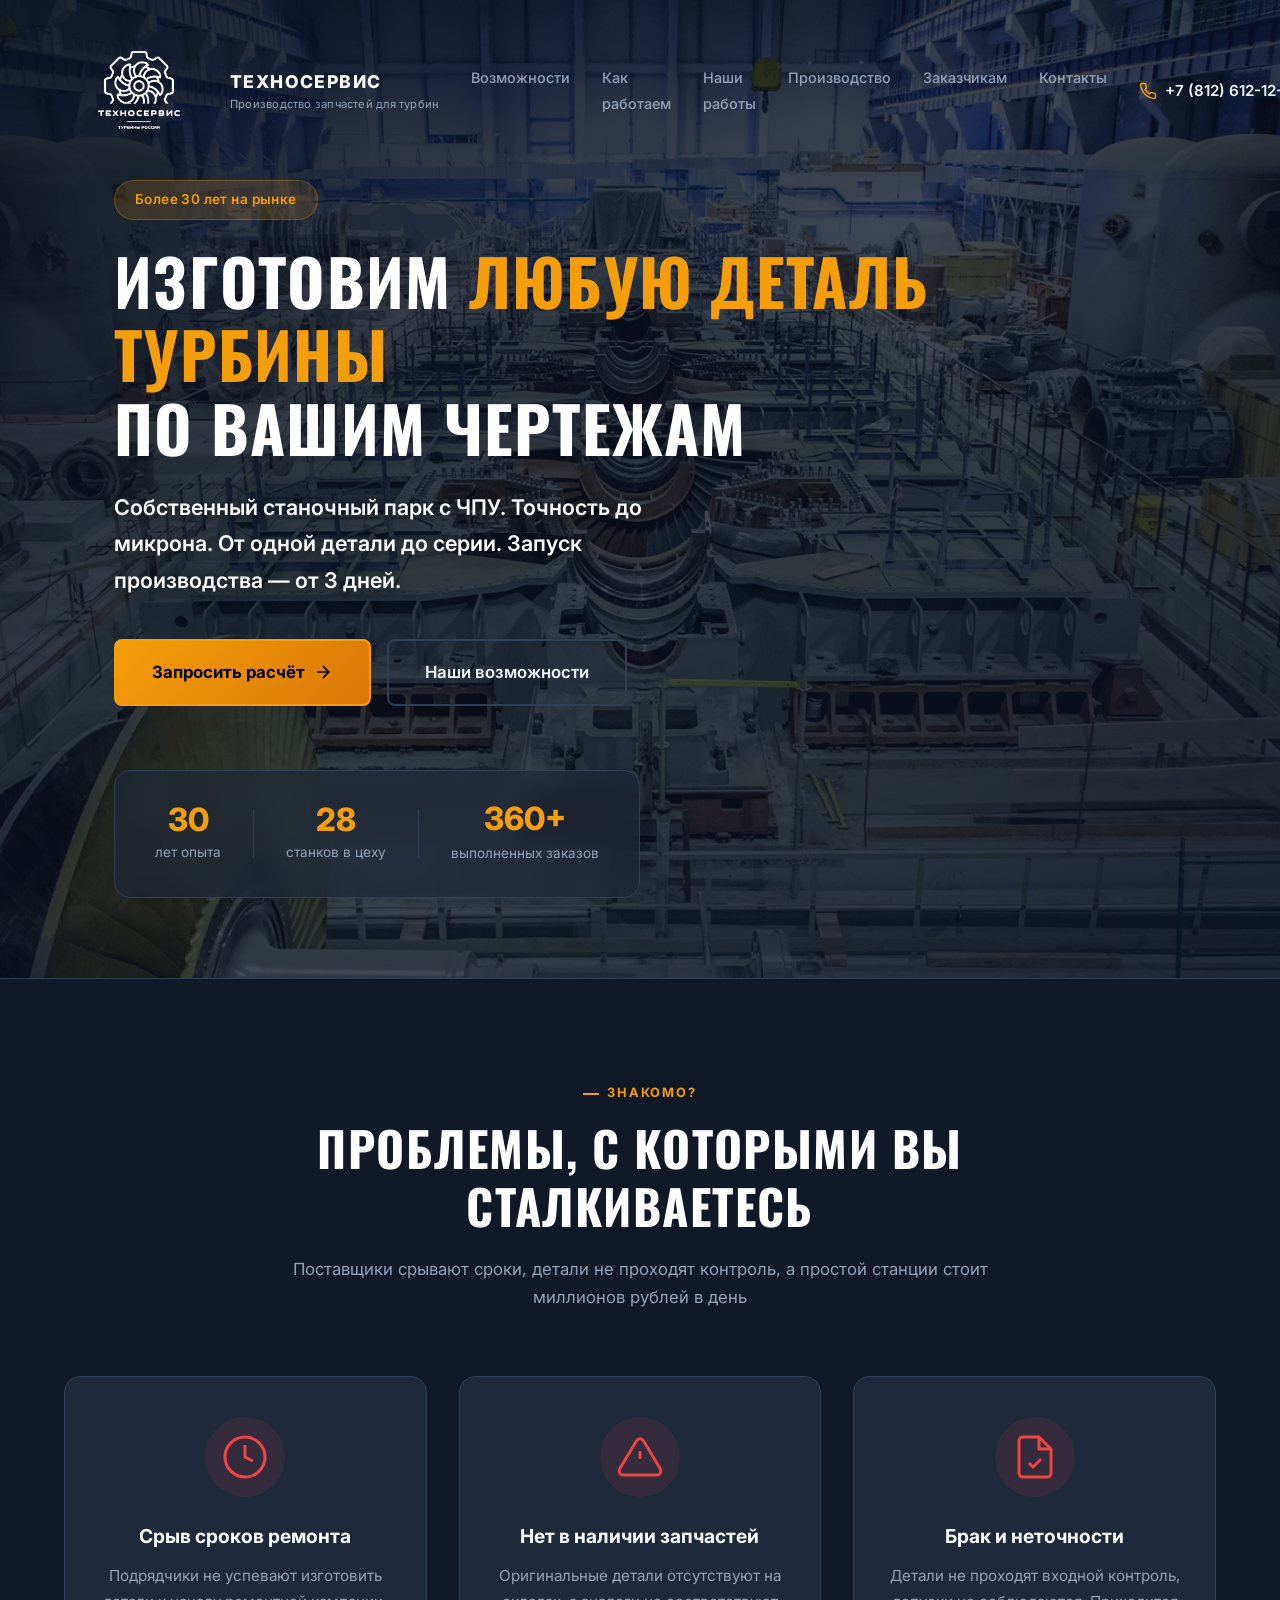
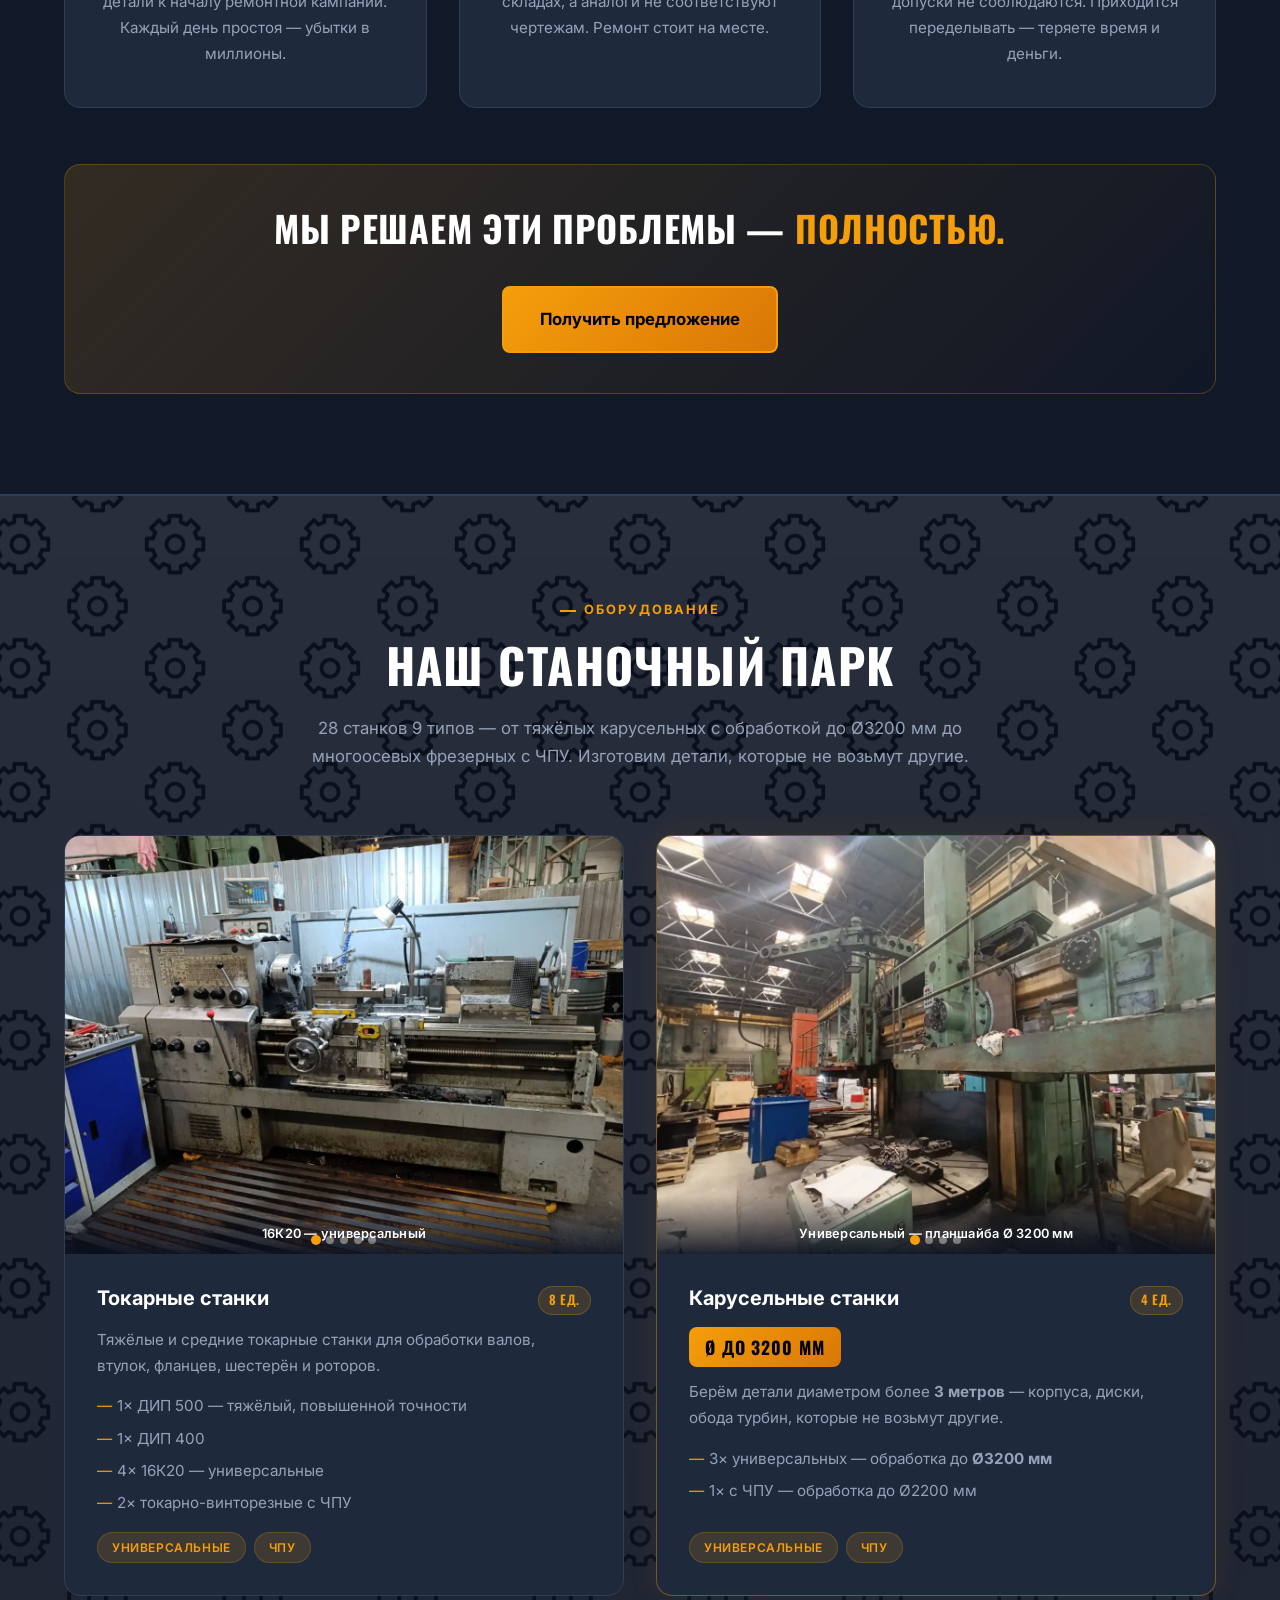
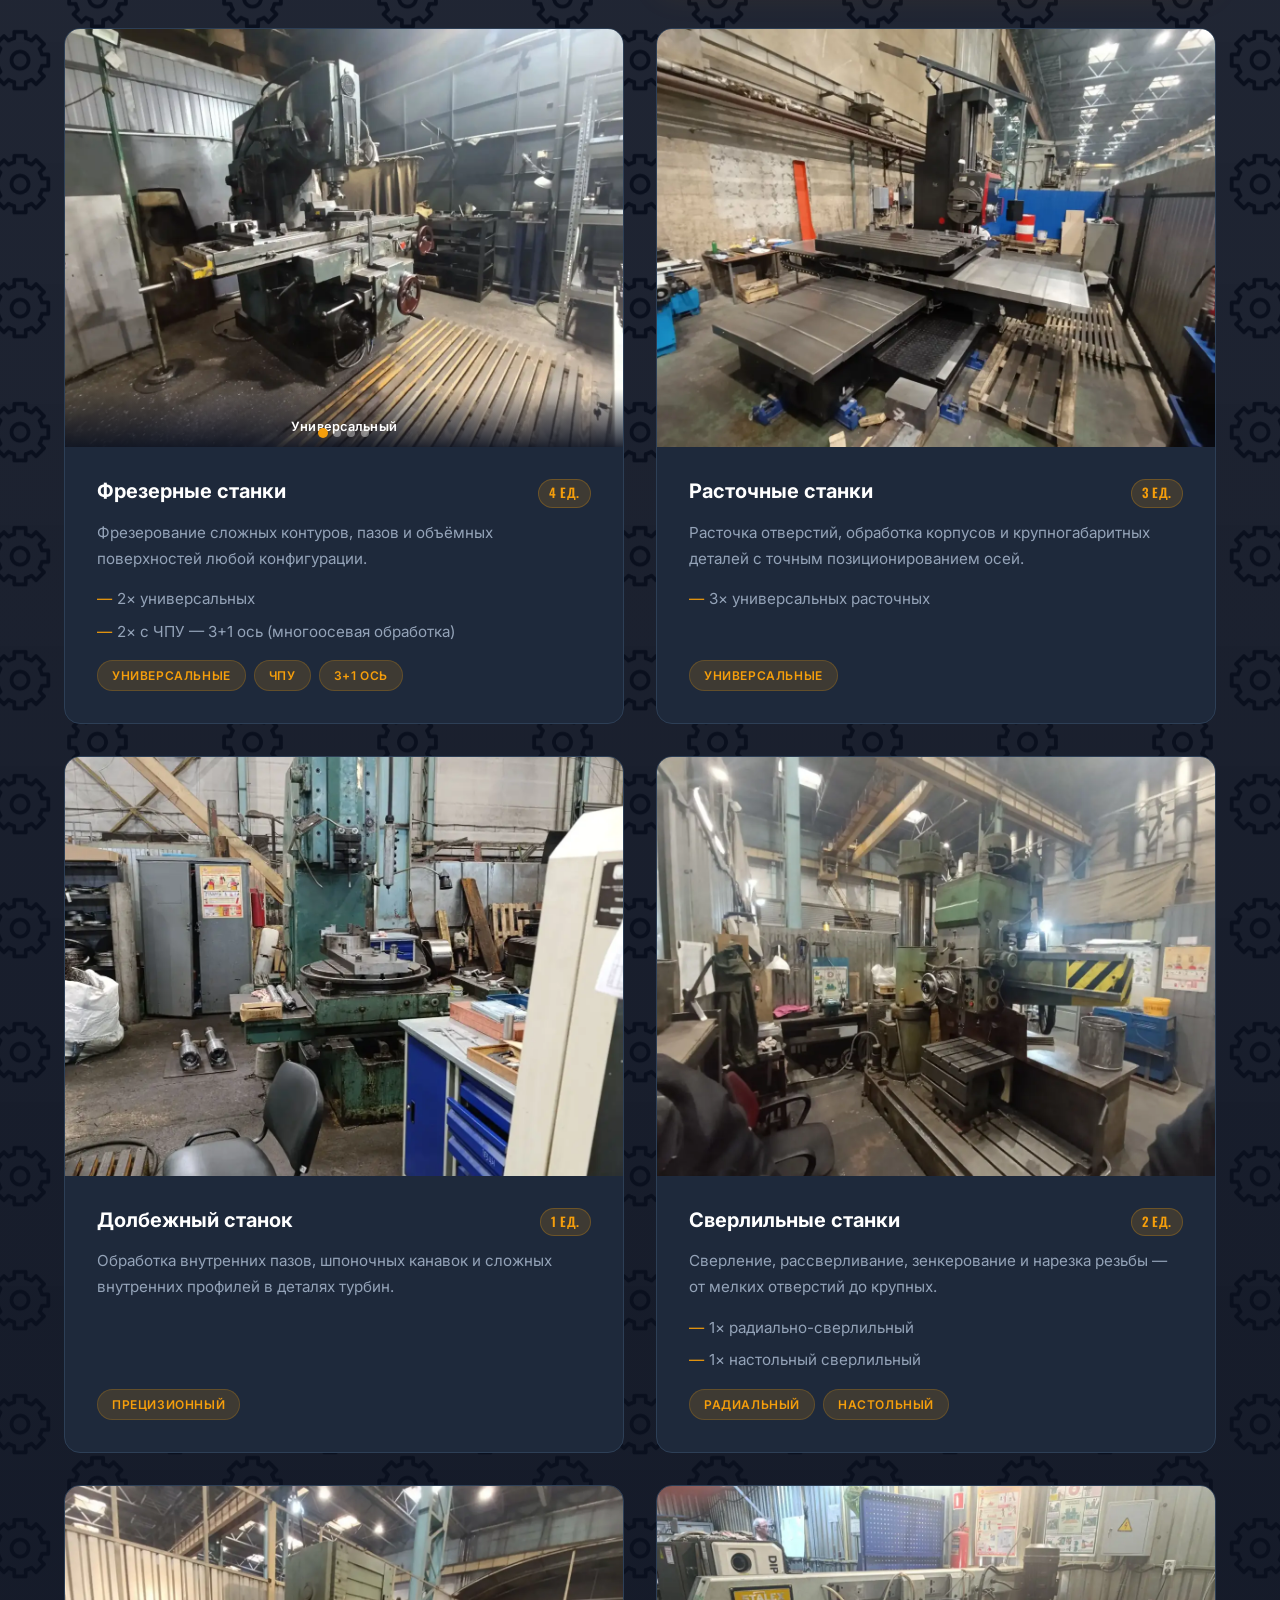
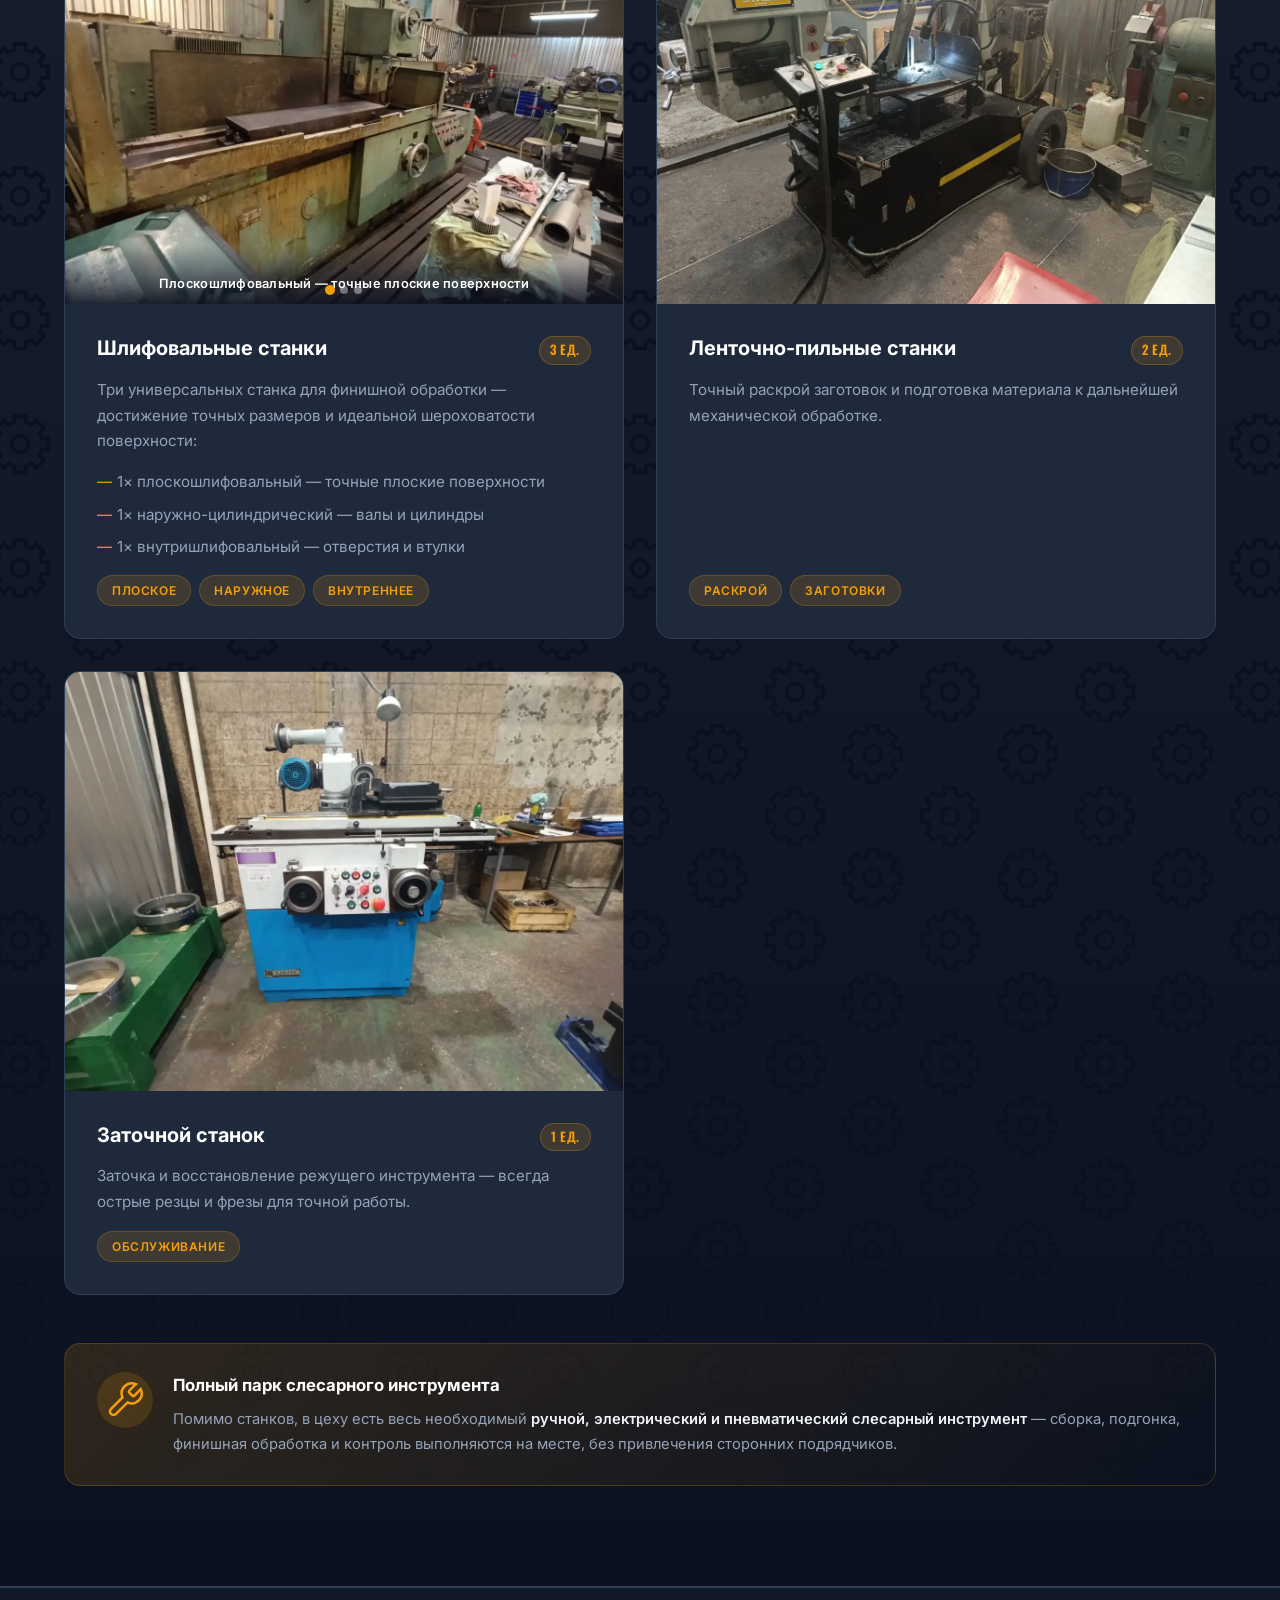
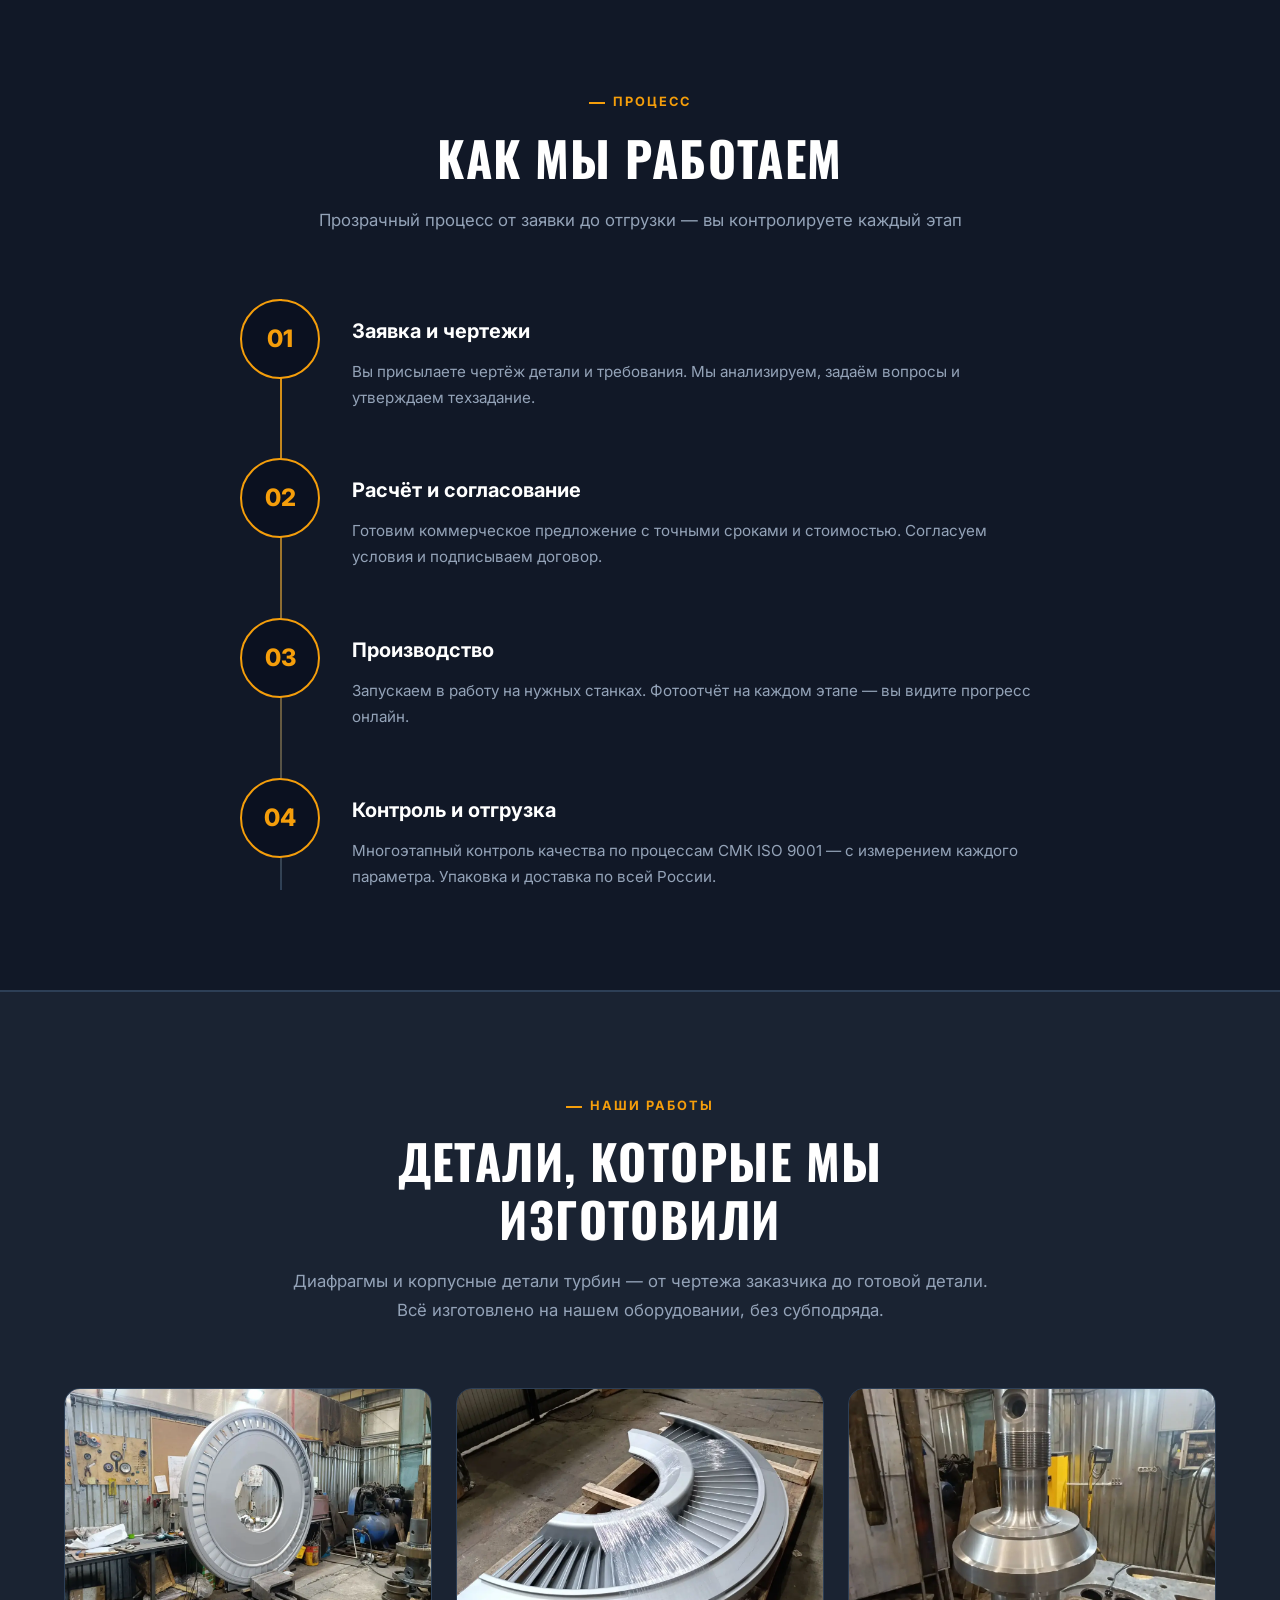
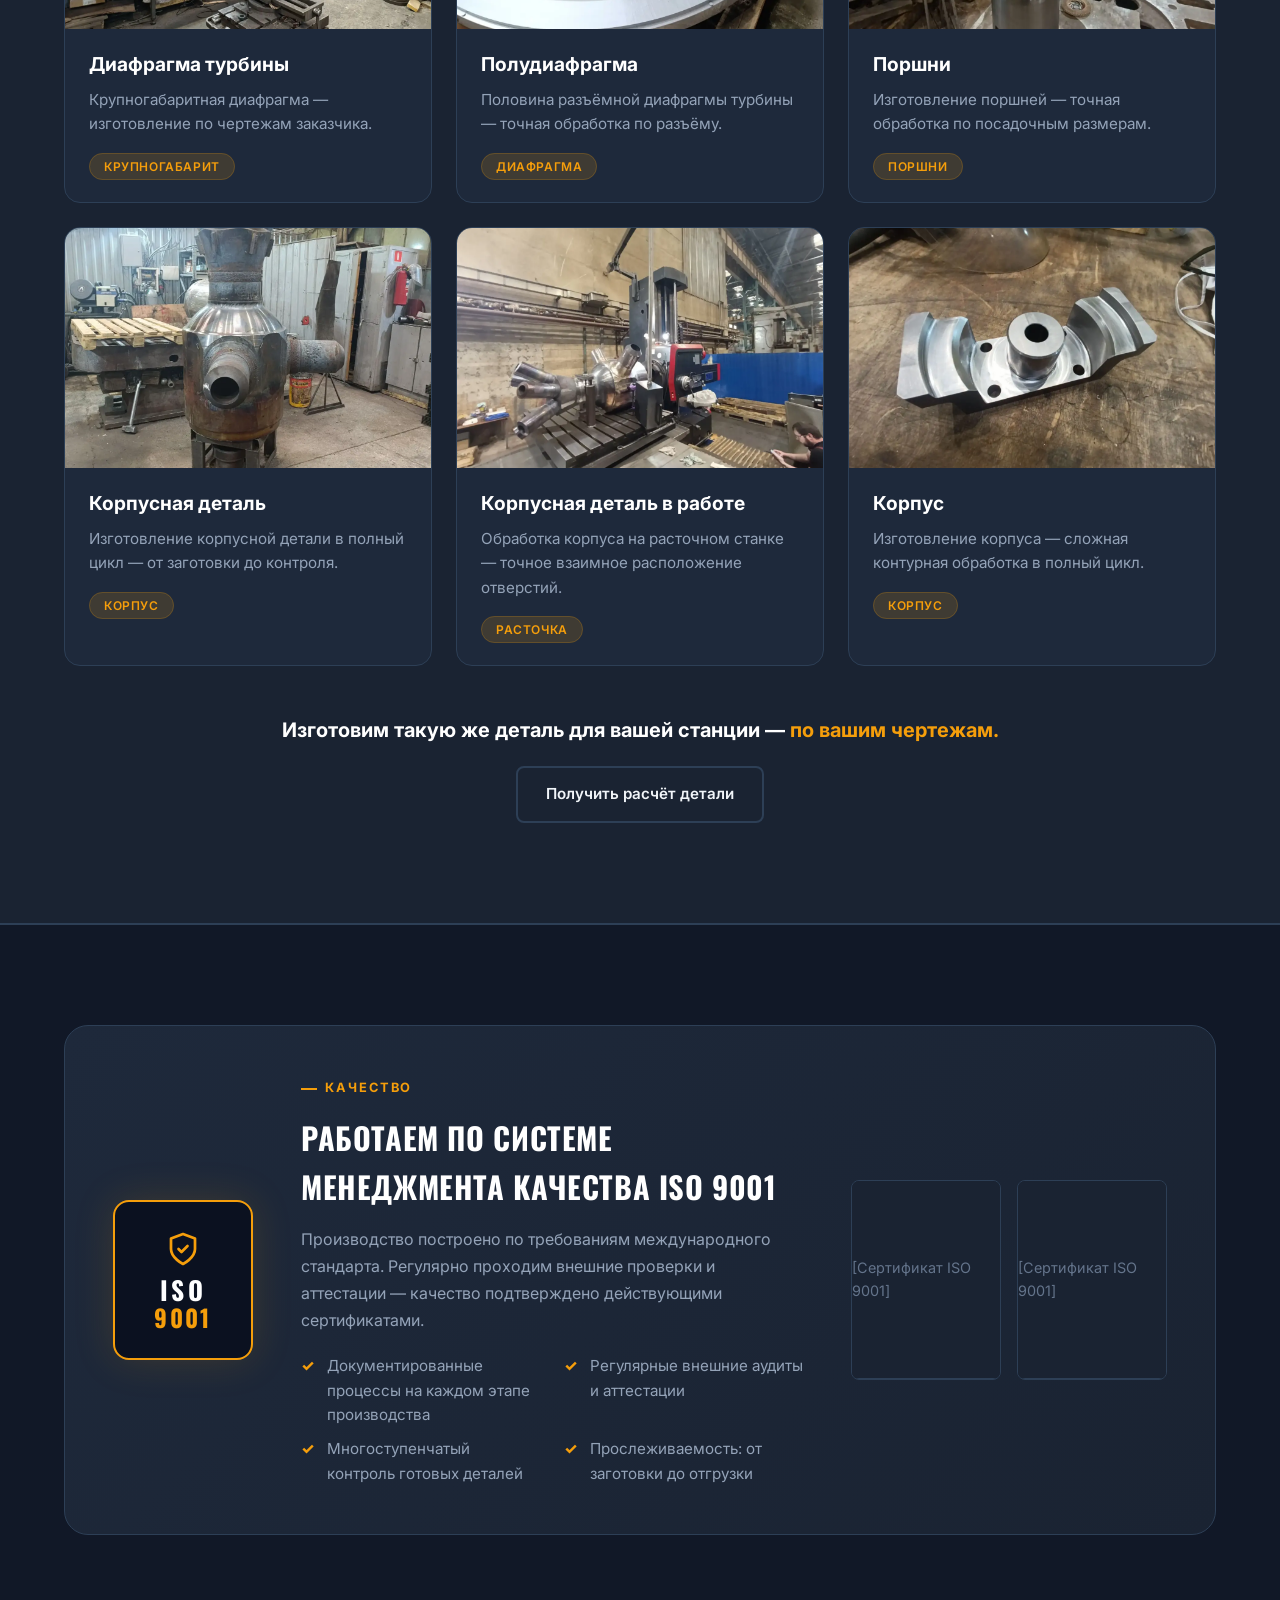
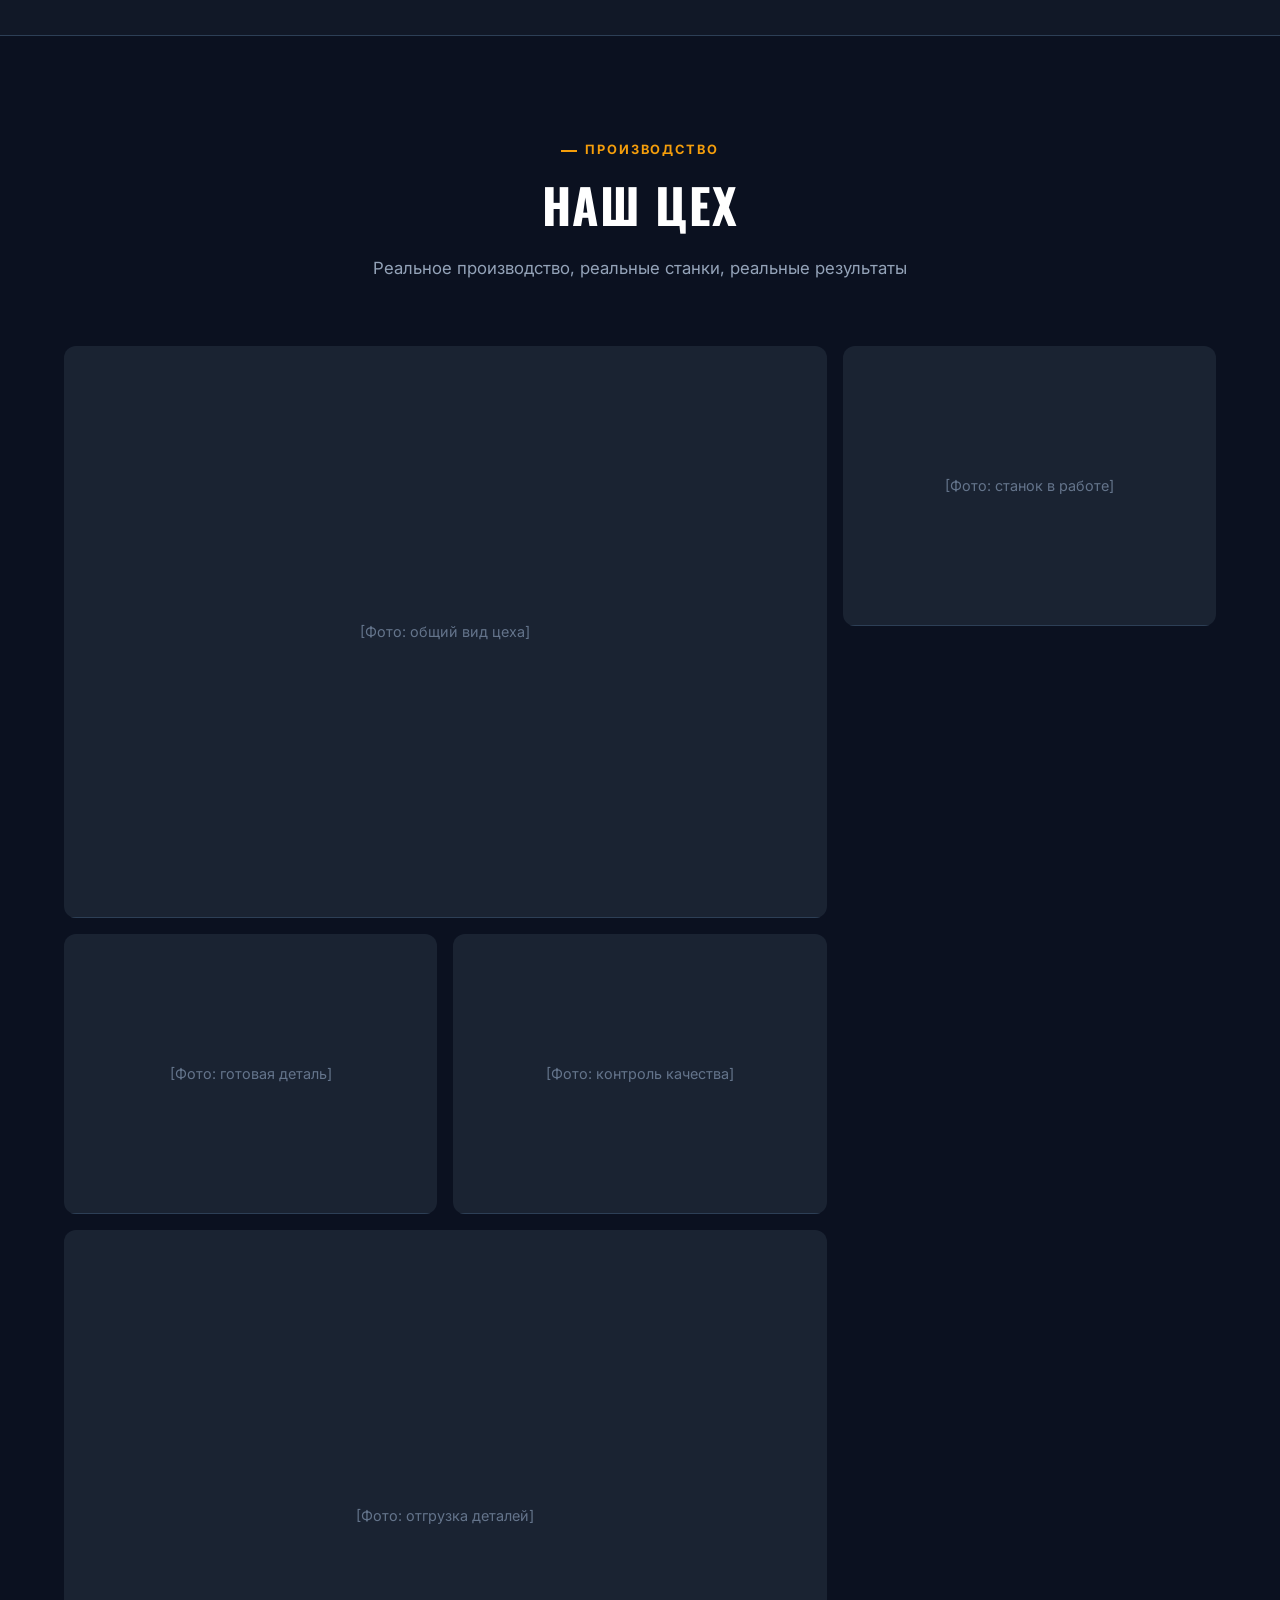
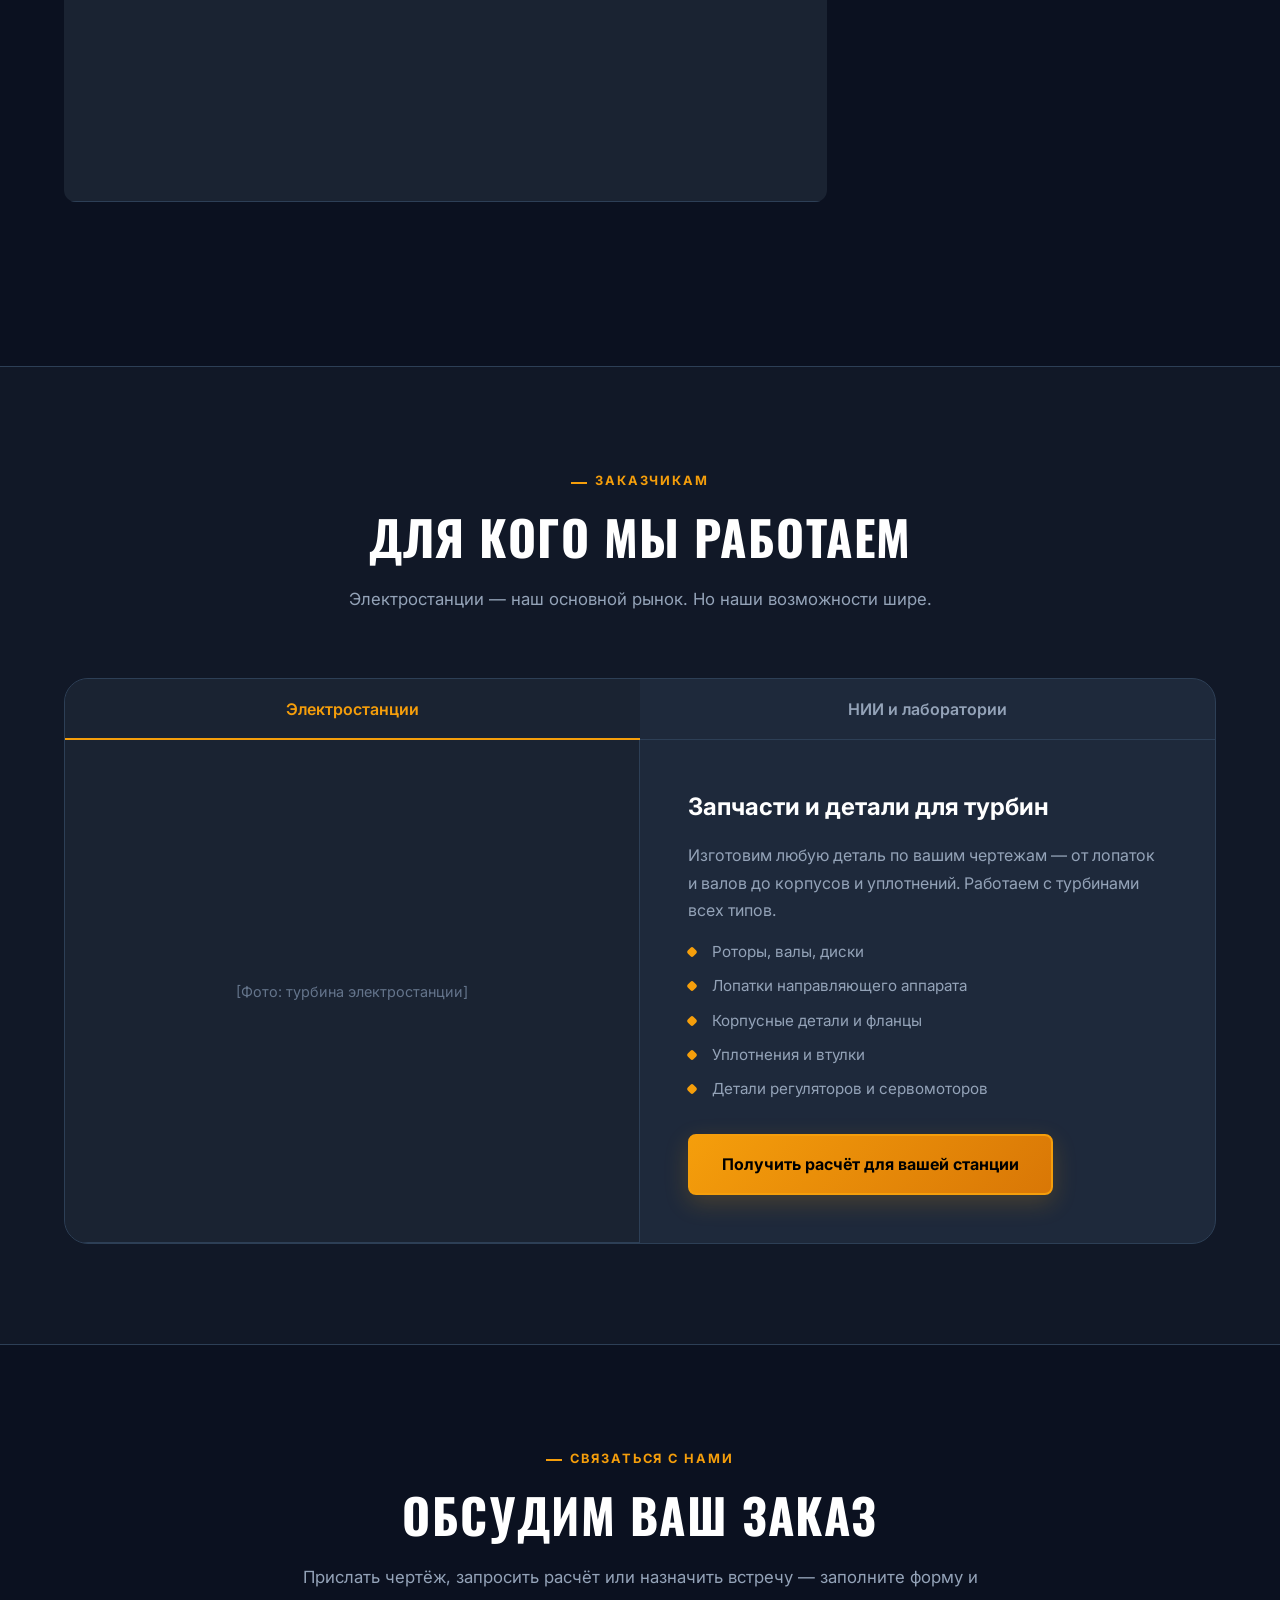
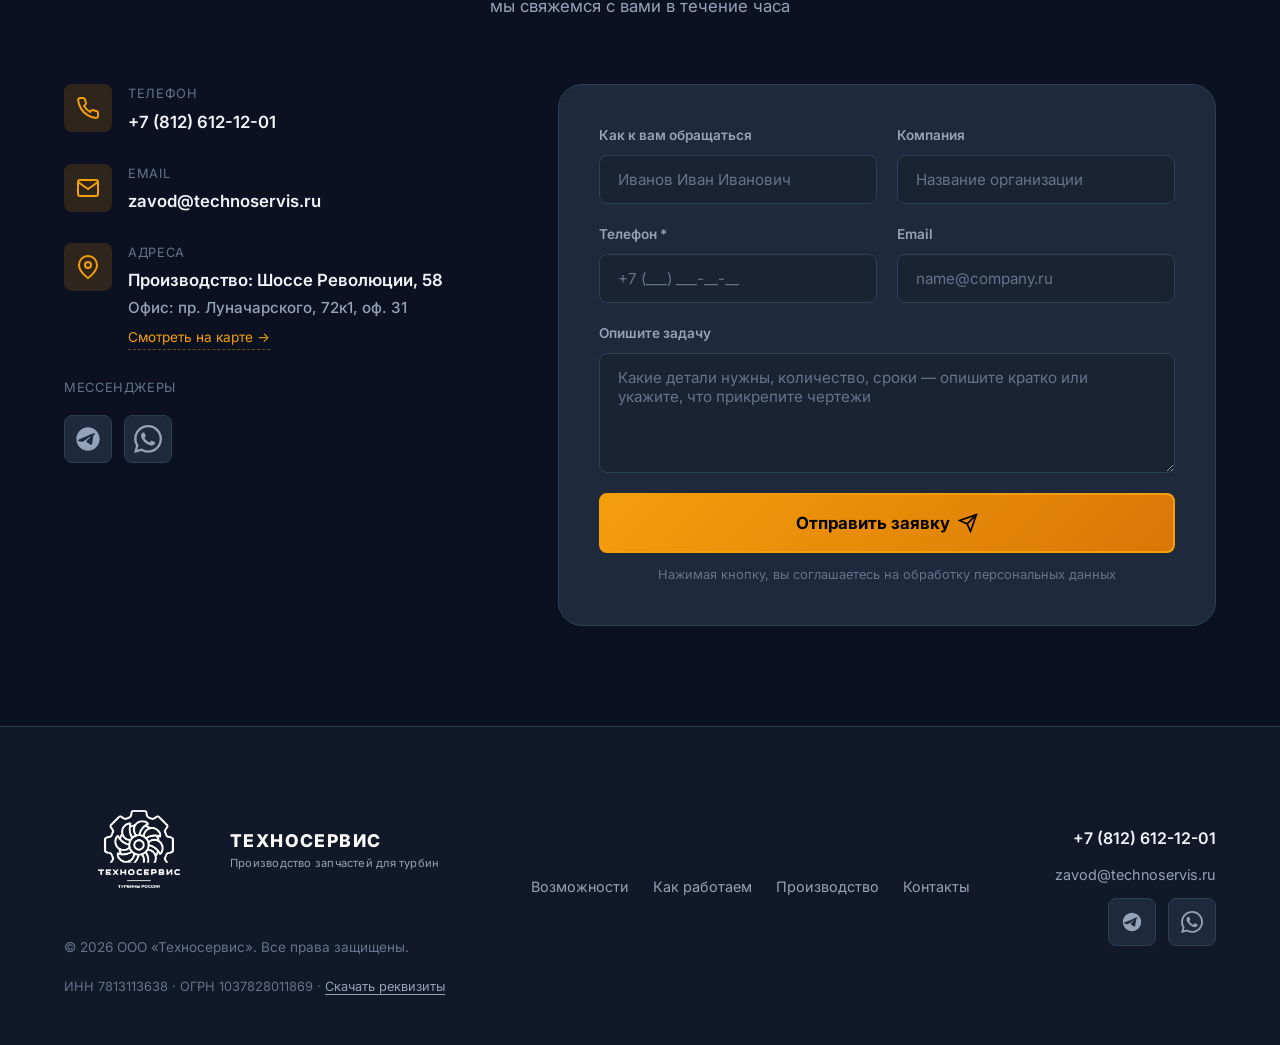
==== commit 0d5ecda6: "Фото фрезерных станков: карусель 4 слайда + 2 новых токарных - Фрезерные (последний плейсхолдер парк" ====
--- a/index.html
+++ b/index.html
@@ -199,6 +199,14 @@
                                         <img src="images/tokarniy_cpu_2.webp" alt="Токарный станок с ЧПУ" loading="lazy">
                                         <span class="carousel__caption">Токарный с ЧПУ</span>
                                     </div>
+                                    <div class="carousel__slide">
+                                        <img src="images/tokarniy_500.webp" alt="Токарный станок ДИП 500" loading="lazy">
+                                        <span class="carousel__caption">ДИП 500 — тяжёлый, повышенной точности</span>
+                                    </div>
+                                    <div class="carousel__slide">
+                                        <img src="images/tokarniy_16k25.webp" alt="Токарный станок 16К25" loading="lazy">
+                                        <span class="carousel__caption">16К25 — универсальный</span>
+                                    </div>
                                 </div>
                                 <button class="carousel__btn carousel__btn--prev" type="button" aria-label="Предыдущее фото">
                                     <svg width="20" height="20" viewBox="0 0 24 24" fill="none" stroke="currentColor" stroke-width="2.5" stroke-linecap="round"><path d="M15 18l-6-6 6-6"/></svg>
@@ -210,6 +218,8 @@
                                     <button class="carousel__dot active" type="button" aria-label="Слайд 1"></button>
                                     <button class="carousel__dot" type="button" aria-label="Слайд 2"></button>
                                     <button class="carousel__dot" type="button" aria-label="Слайд 3"></button>
+                                    <button class="carousel__dot" type="button" aria-label="Слайд 4"></button>
+                                    <button class="carousel__dot" type="button" aria-label="Слайд 5"></button>
                                 </div>
                             </div>
                         </div>
@@ -281,7 +291,38 @@
                     <!-- Фрезерные станки -->
                     <div class="equip-card anim-fade">
                         <div class="equip-card__img">
-                            <div class="img-placeholder">[Фото: фрезерный станок]</div>
+                            <div class="carousel" data-carousel>
+                                <div class="carousel__track">
+                                    <div class="carousel__slide active">
+                                        <img src="images/frezerniy_universal_1.webp" alt="Фрезерный универсальный станок" loading="lazy">
+                                        <span class="carousel__caption">Универсальный</span>
+                                    </div>
+                                    <div class="carousel__slide">
+                                        <img src="images/frezerniy_universal_2.webp" alt="Фрезерный универсальный станок" loading="lazy">
+                                        <span class="carousel__caption">Универсальный</span>
+                                    </div>
+                                    <div class="carousel__slide">
+                                        <img src="images/frezerniy_cnc_1.webp" alt="Фрезерный станок с ЧПУ, 3+1 ось" loading="lazy">
+                                        <span class="carousel__caption">С ЧПУ — 3+1 ось</span>
+                                    </div>
+                                    <div class="carousel__slide">
+                                        <img src="images/frezerniy_cnc_2.webp" alt="Фрезерный станок с ЧПУ, 3+1 ось" loading="lazy">
+                                        <span class="carousel__caption">С ЧПУ — 3+1 ось</span>
+                                    </div>
+                                </div>
+                                <button class="carousel__btn carousel__btn--prev" type="button" aria-label="Предыдущее фото">
+                                    <svg width="20" height="20" viewBox="0 0 24 24" fill="none" stroke="currentColor" stroke-width="2.5" stroke-linecap="round"><path d="M15 18l-6-6 6-6"/></svg>
+                                </button>
+                                <button class="carousel__btn carousel__btn--next" type="button" aria-label="Следующее фото">
+                                    <svg width="20" height="20" viewBox="0 0 24 24" fill="none" stroke="currentColor" stroke-width="2.5" stroke-linecap="round"><path d="M9 18l6-6-6-6"/></svg>
+                                </button>
+                                <div class="carousel__dots">
+                                    <button class="carousel__dot active" type="button" aria-label="Слайд 1"></button>
+                                    <button class="carousel__dot" type="button" aria-label="Слайд 2"></button>
+                                    <button class="carousel__dot" type="button" aria-label="Слайд 3"></button>
+                                    <button class="carousel__dot" type="button" aria-label="Слайд 4"></button>
+                                </div>
+                            </div>
                         </div>
                         <div class="equip-card__content">
                             <h3 class="equip-card__title">Фрезерные станки <span class="equip-count">4 ед.</span></h3>
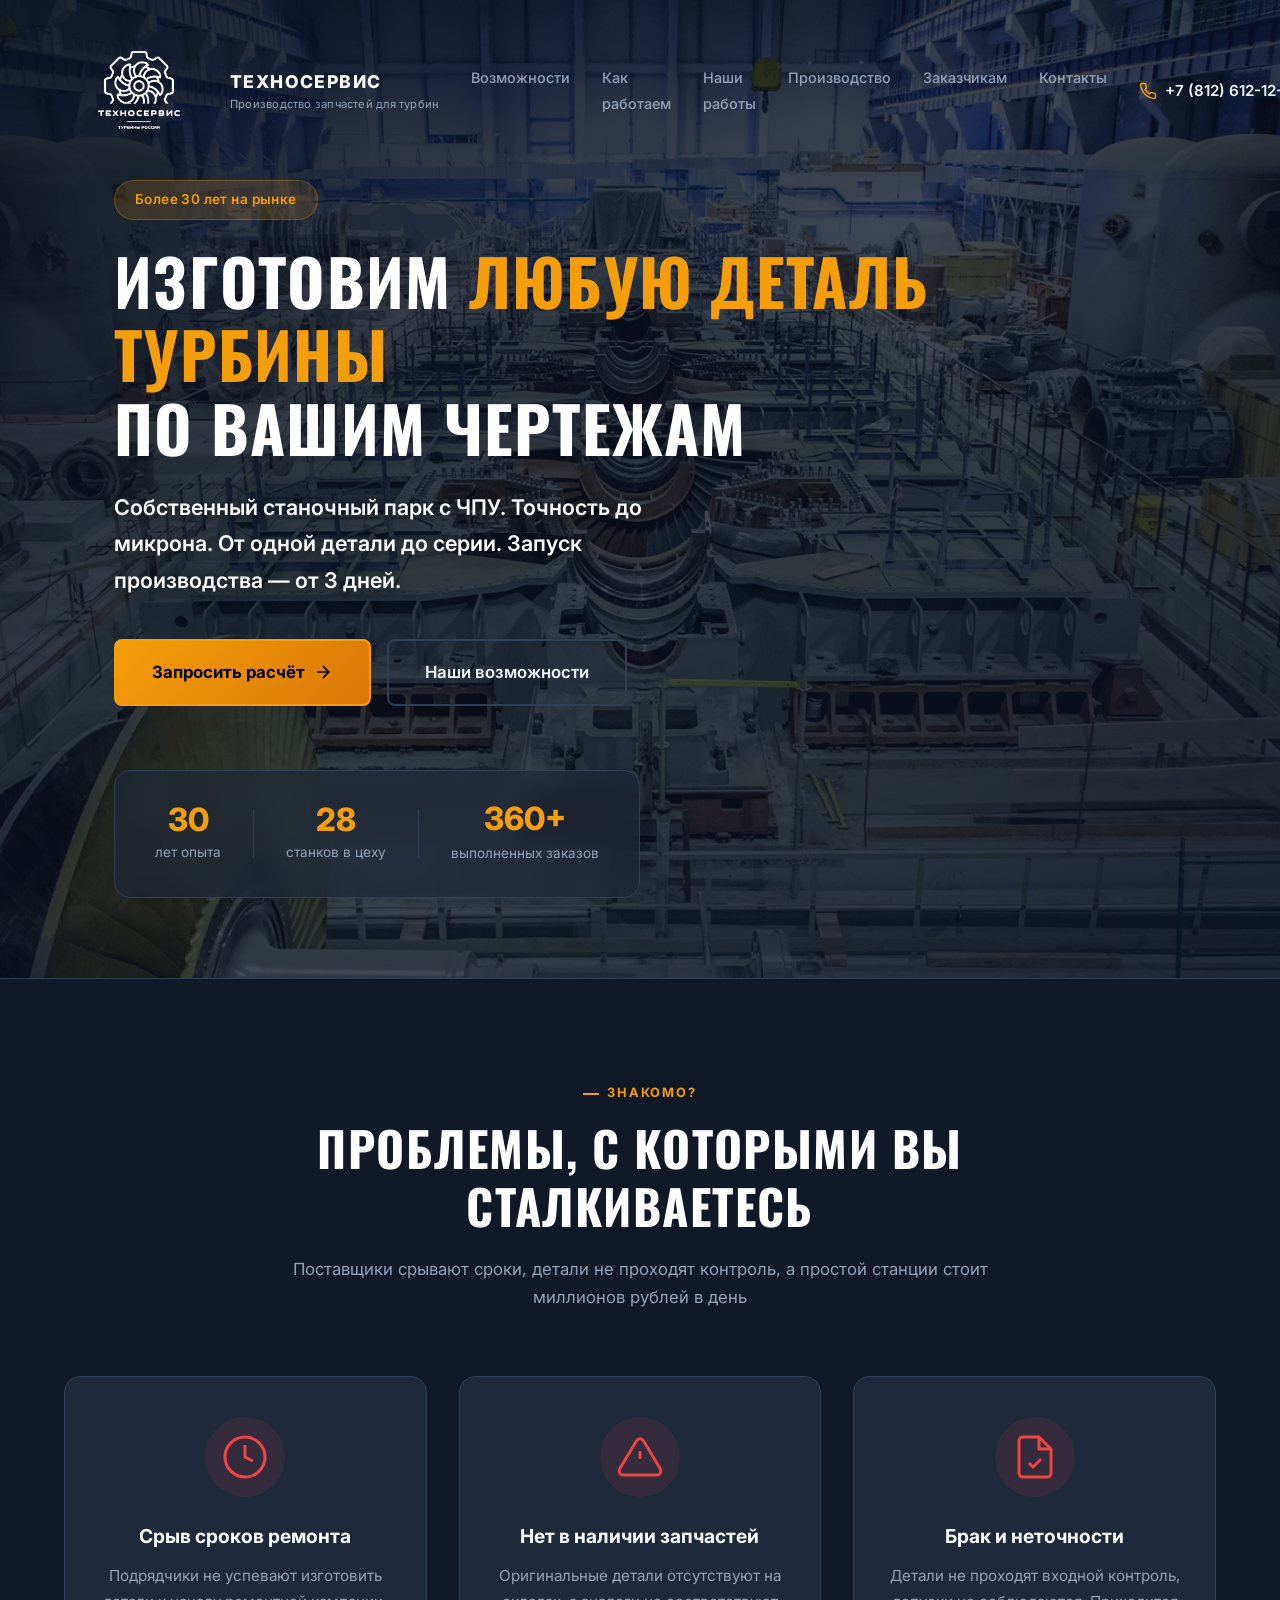
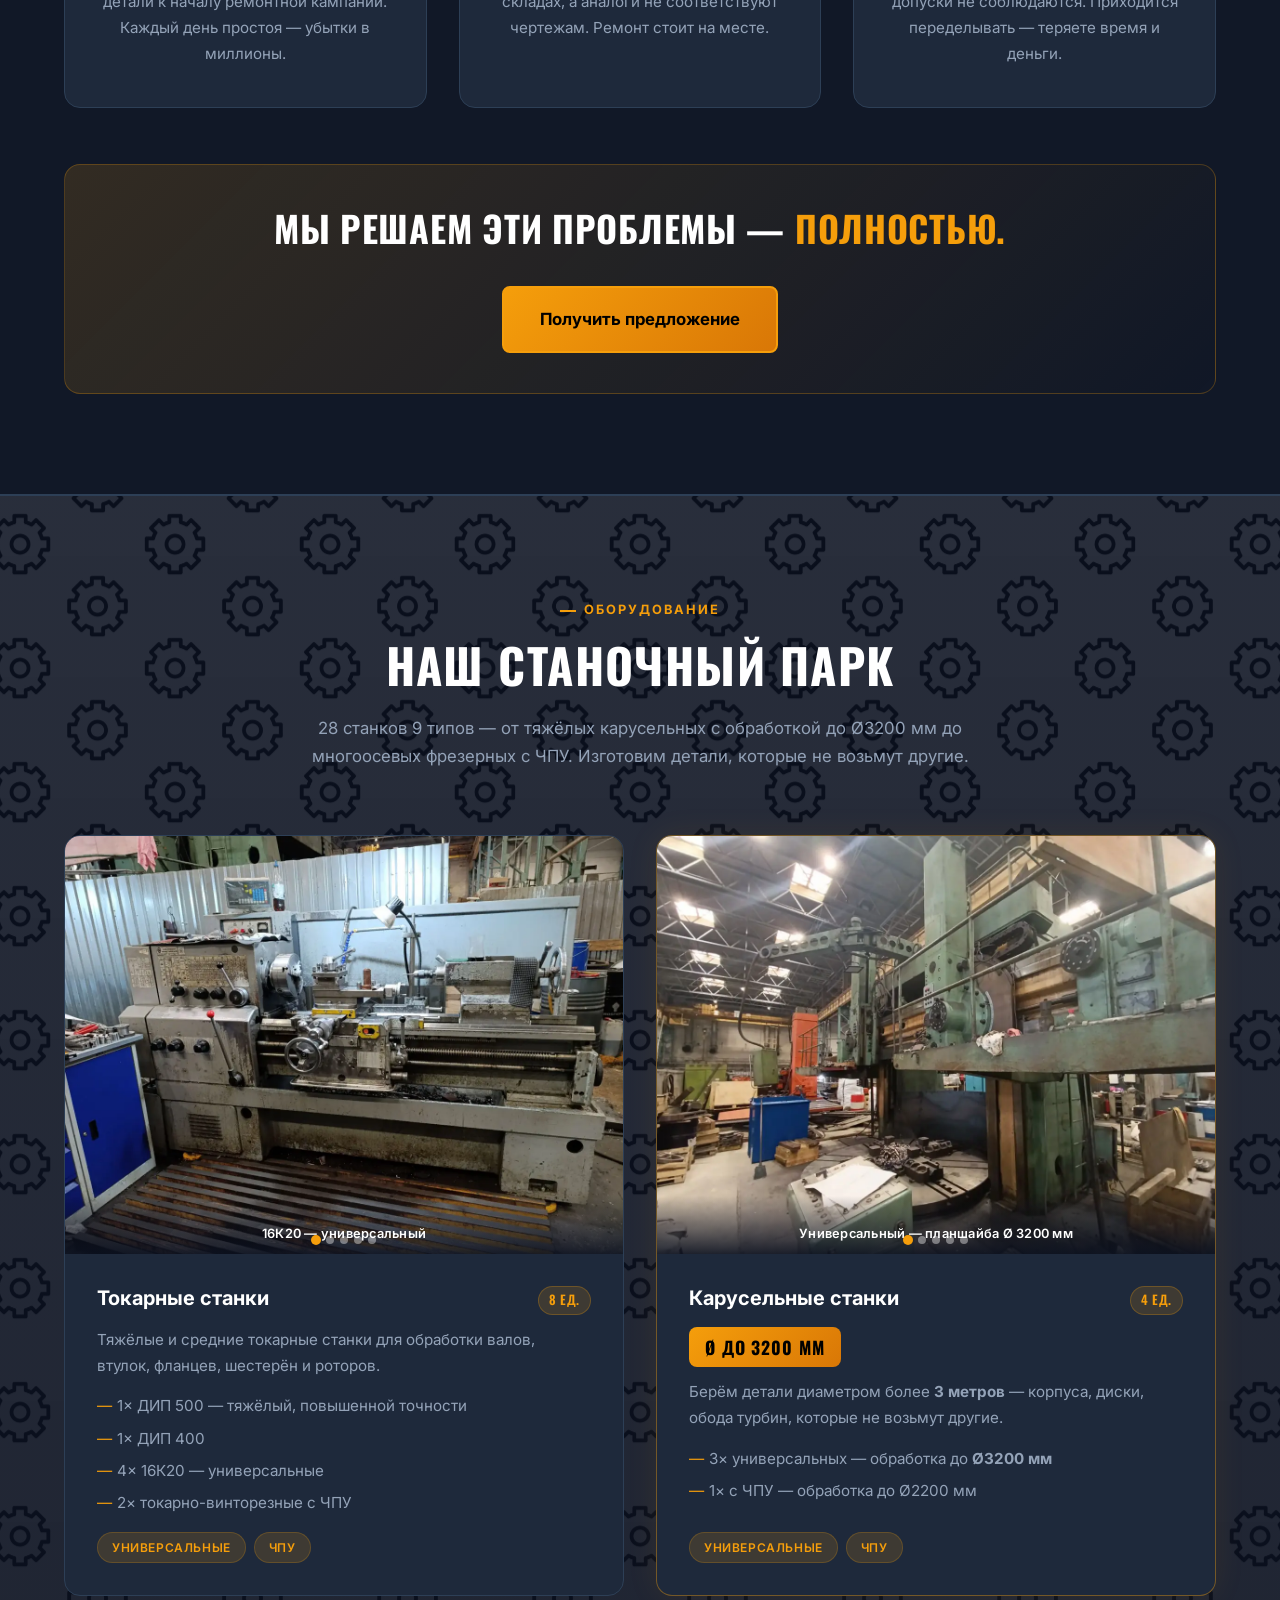
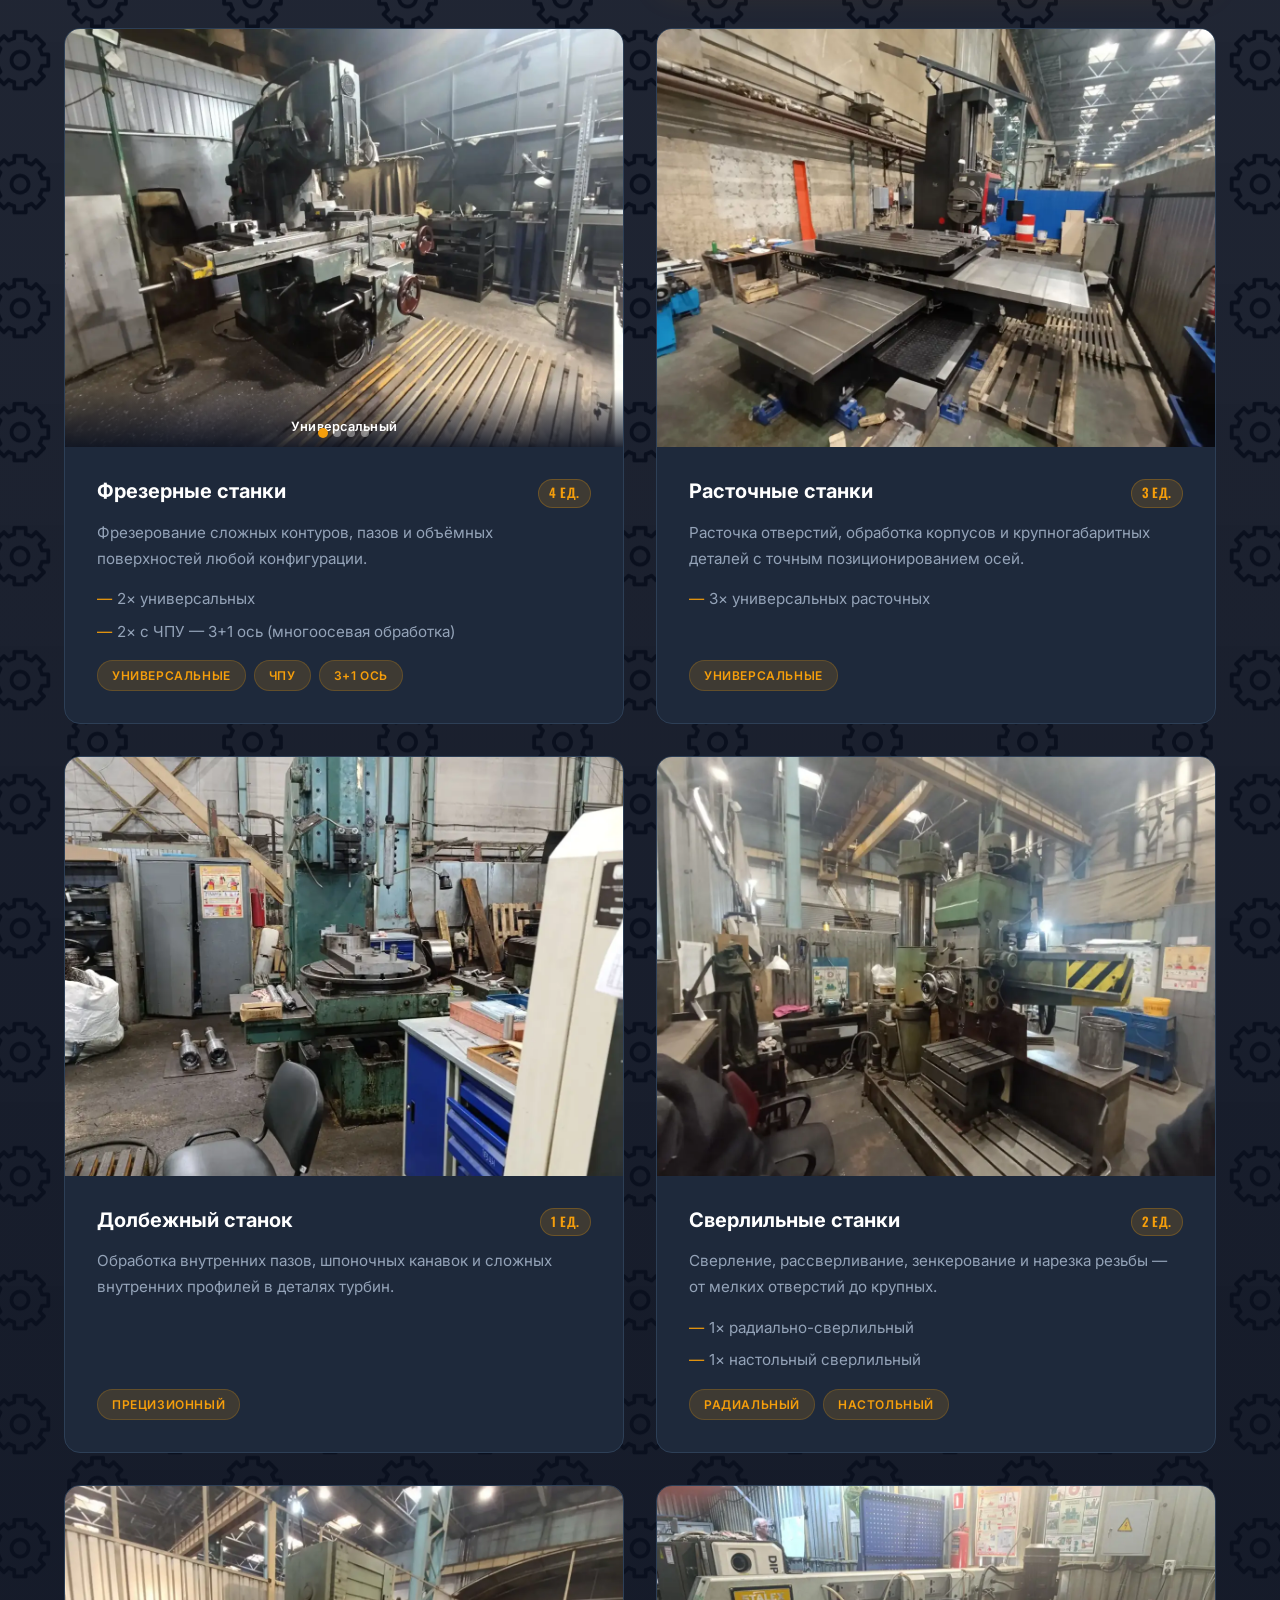
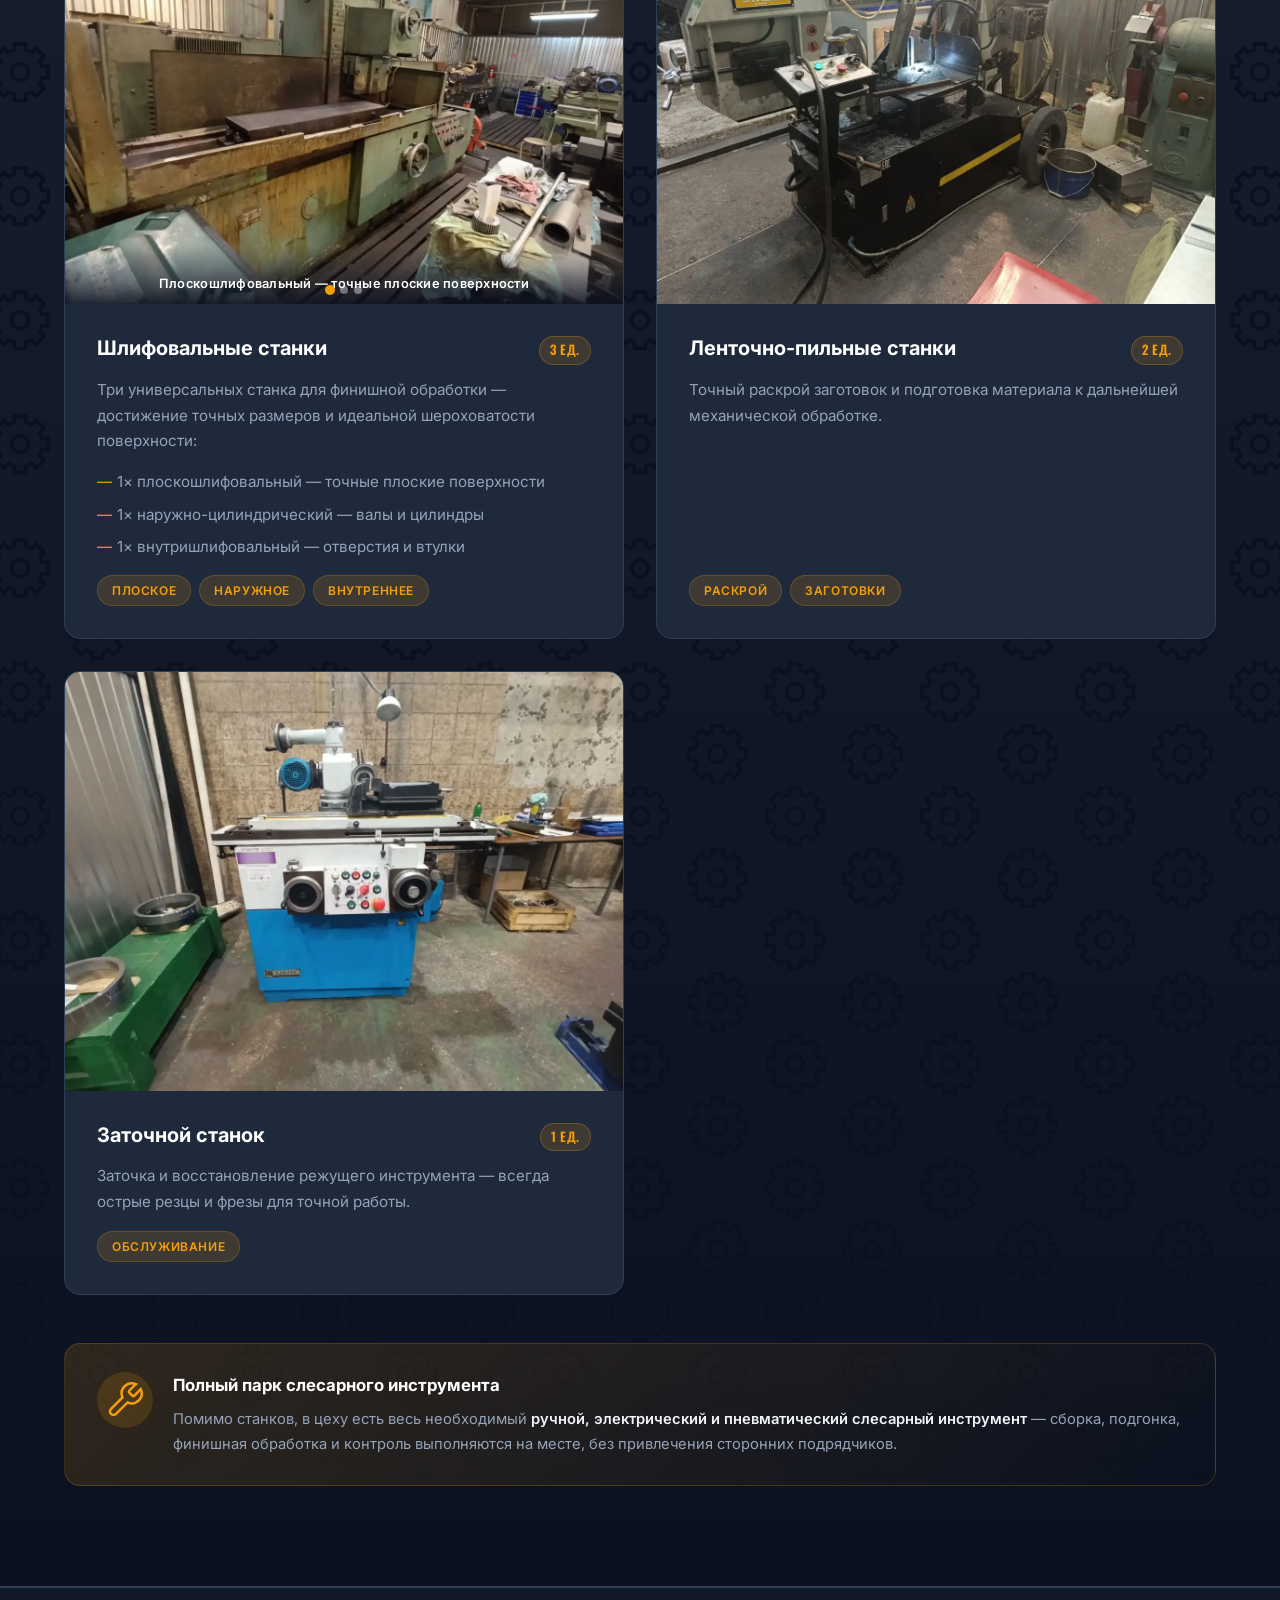
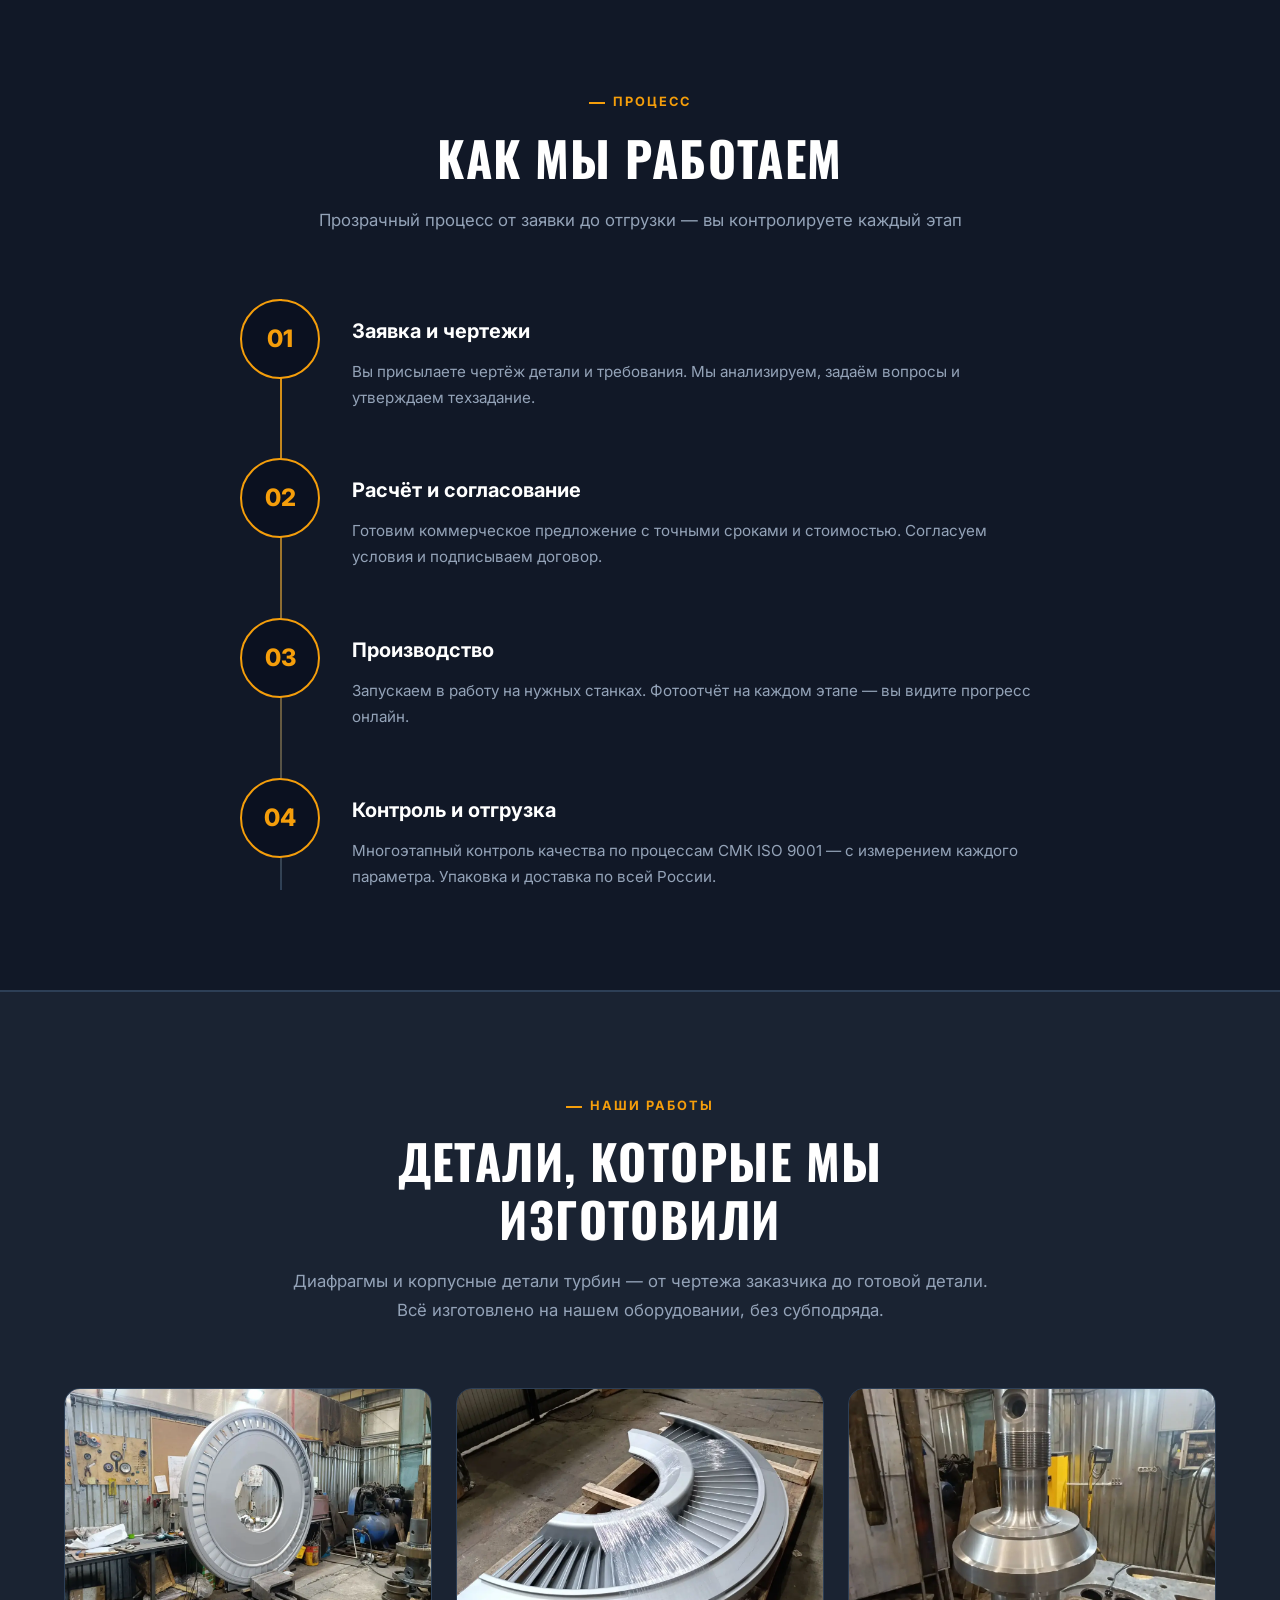
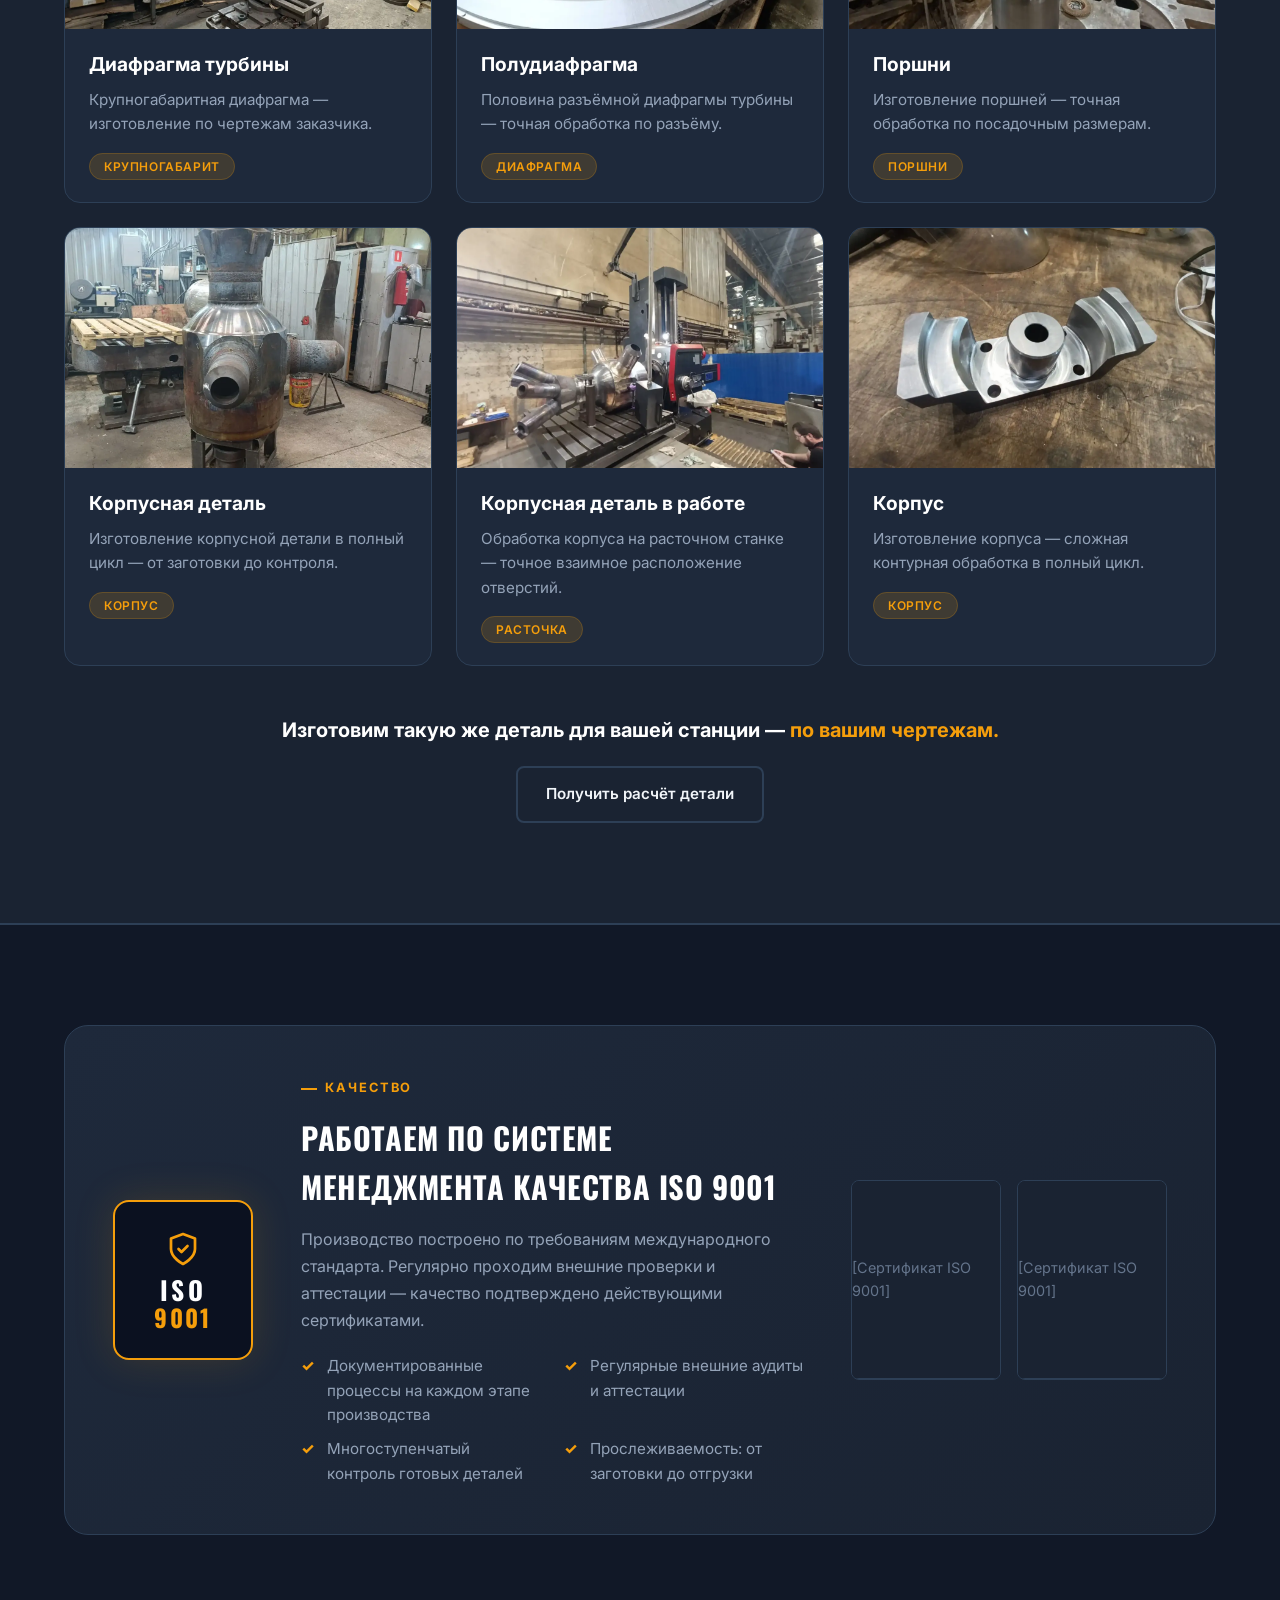
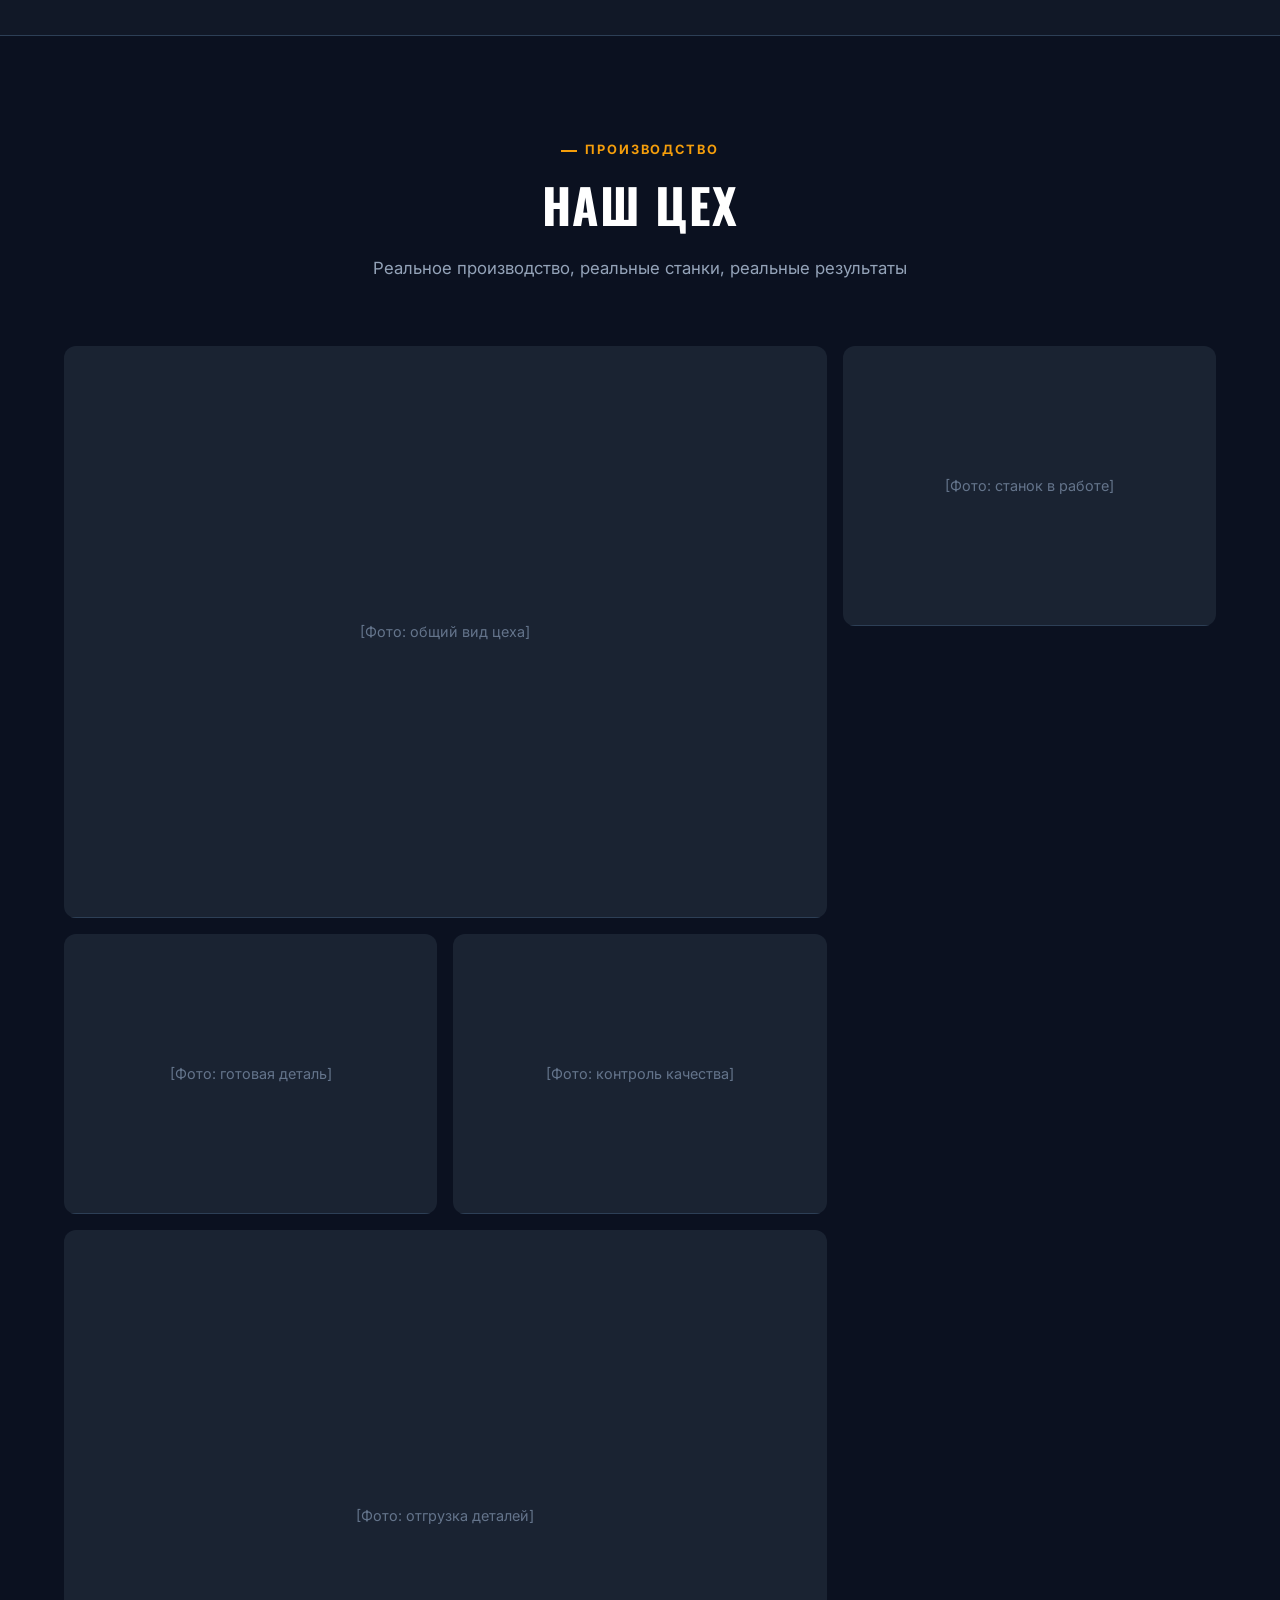
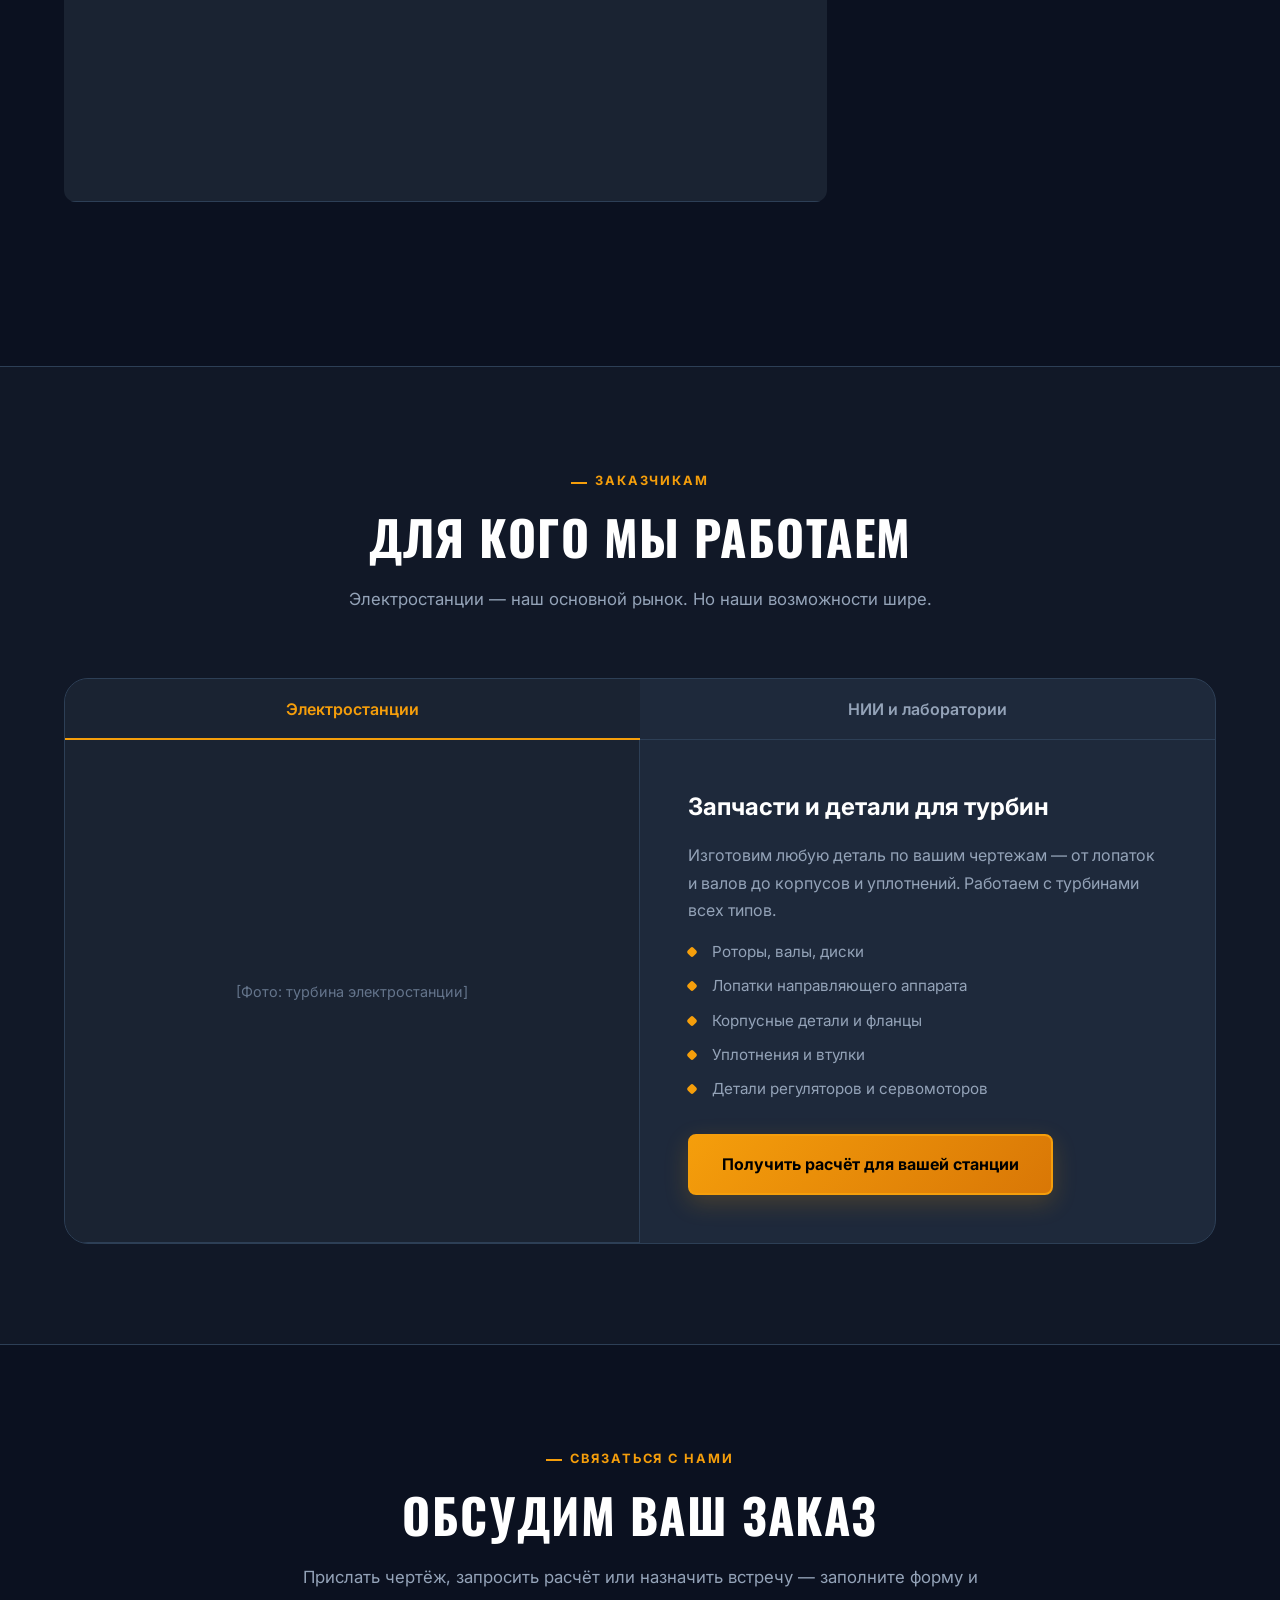
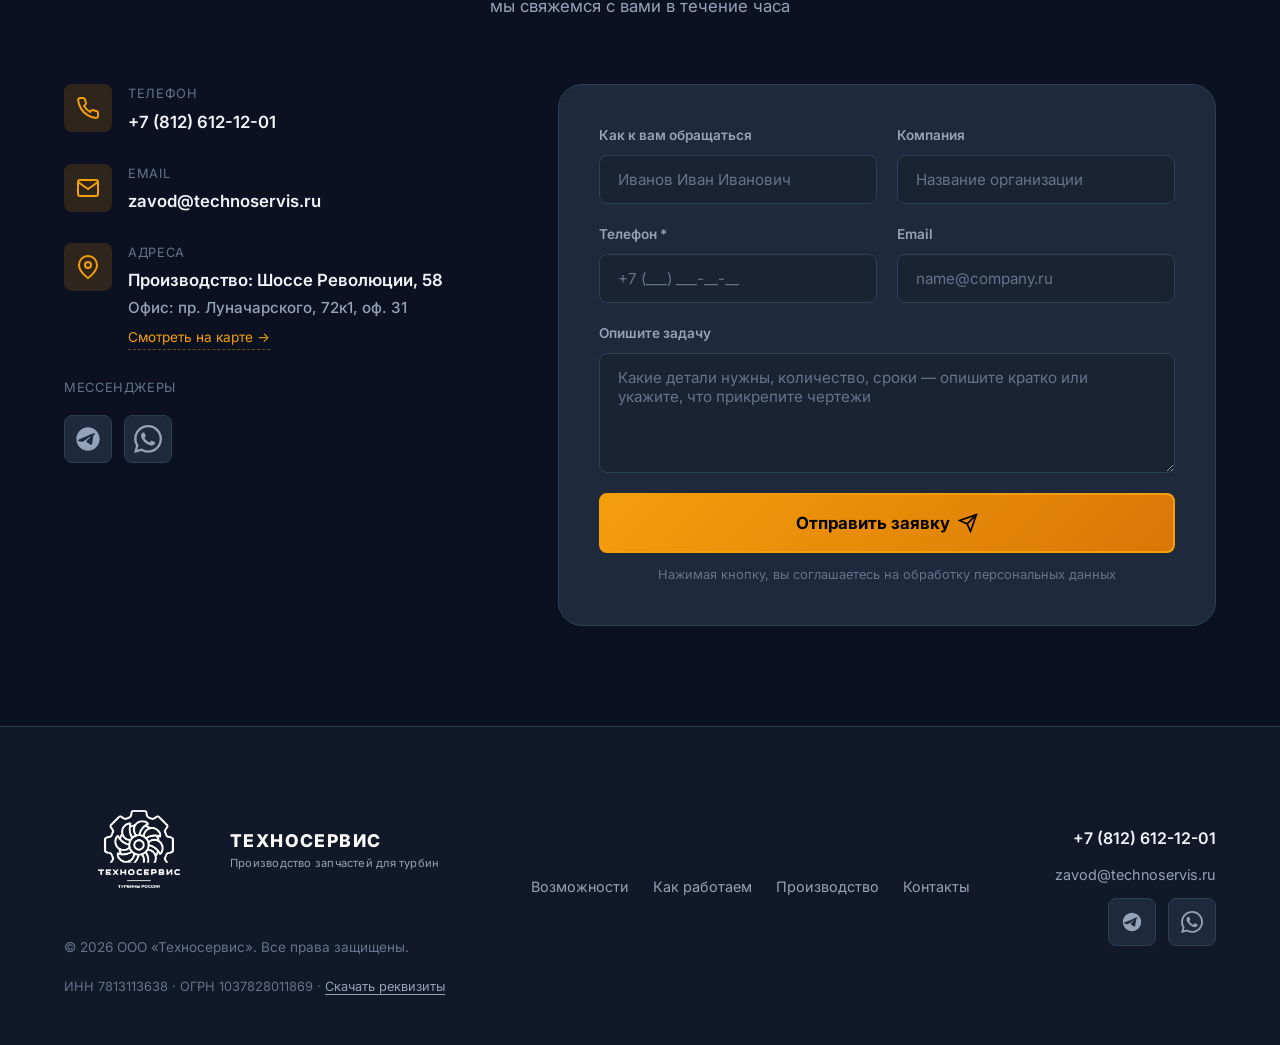
==== commit dce52f46: "Карусельные: + универсальный станок с планшайбой Ø1500 мм Карусель выросла до 5 слайдов: 3200, ЧПУ 2" ====
--- a/index.html
+++ b/index.html
@@ -252,6 +252,10 @@
                                         <span class="carousel__caption">С ЧПУ — планшайба Ø 2000 мм</span>
                                     </div>
                                     <div class="carousel__slide">
+                                        <img src="images/karuselniy_universal_1500.webp" alt="Карусельный универсальный станок, планшайба Ø1500 мм" loading="lazy">
+                                        <span class="carousel__caption">Универсальный — планшайба Ø 1500 мм</span>
+                                    </div>
+                                    <div class="carousel__slide">
                                         <img src="images/karuselniy_universal_1000.webp" alt="Карусельный универсальный станок, планшайба Ø1000 мм" loading="lazy">
                                         <span class="carousel__caption">Универсальный — планшайба Ø 1000 мм</span>
                                     </div>
@@ -271,6 +275,7 @@
                                     <button class="carousel__dot" type="button" aria-label="Слайд 2"></button>
                                     <button class="carousel__dot" type="button" aria-label="Слайд 3"></button>
                                     <button class="carousel__dot" type="button" aria-label="Слайд 4"></button>
+                                    <button class="carousel__dot" type="button" aria-label="Слайд 5"></button>
                                 </div>
                             </div>
                         </div>
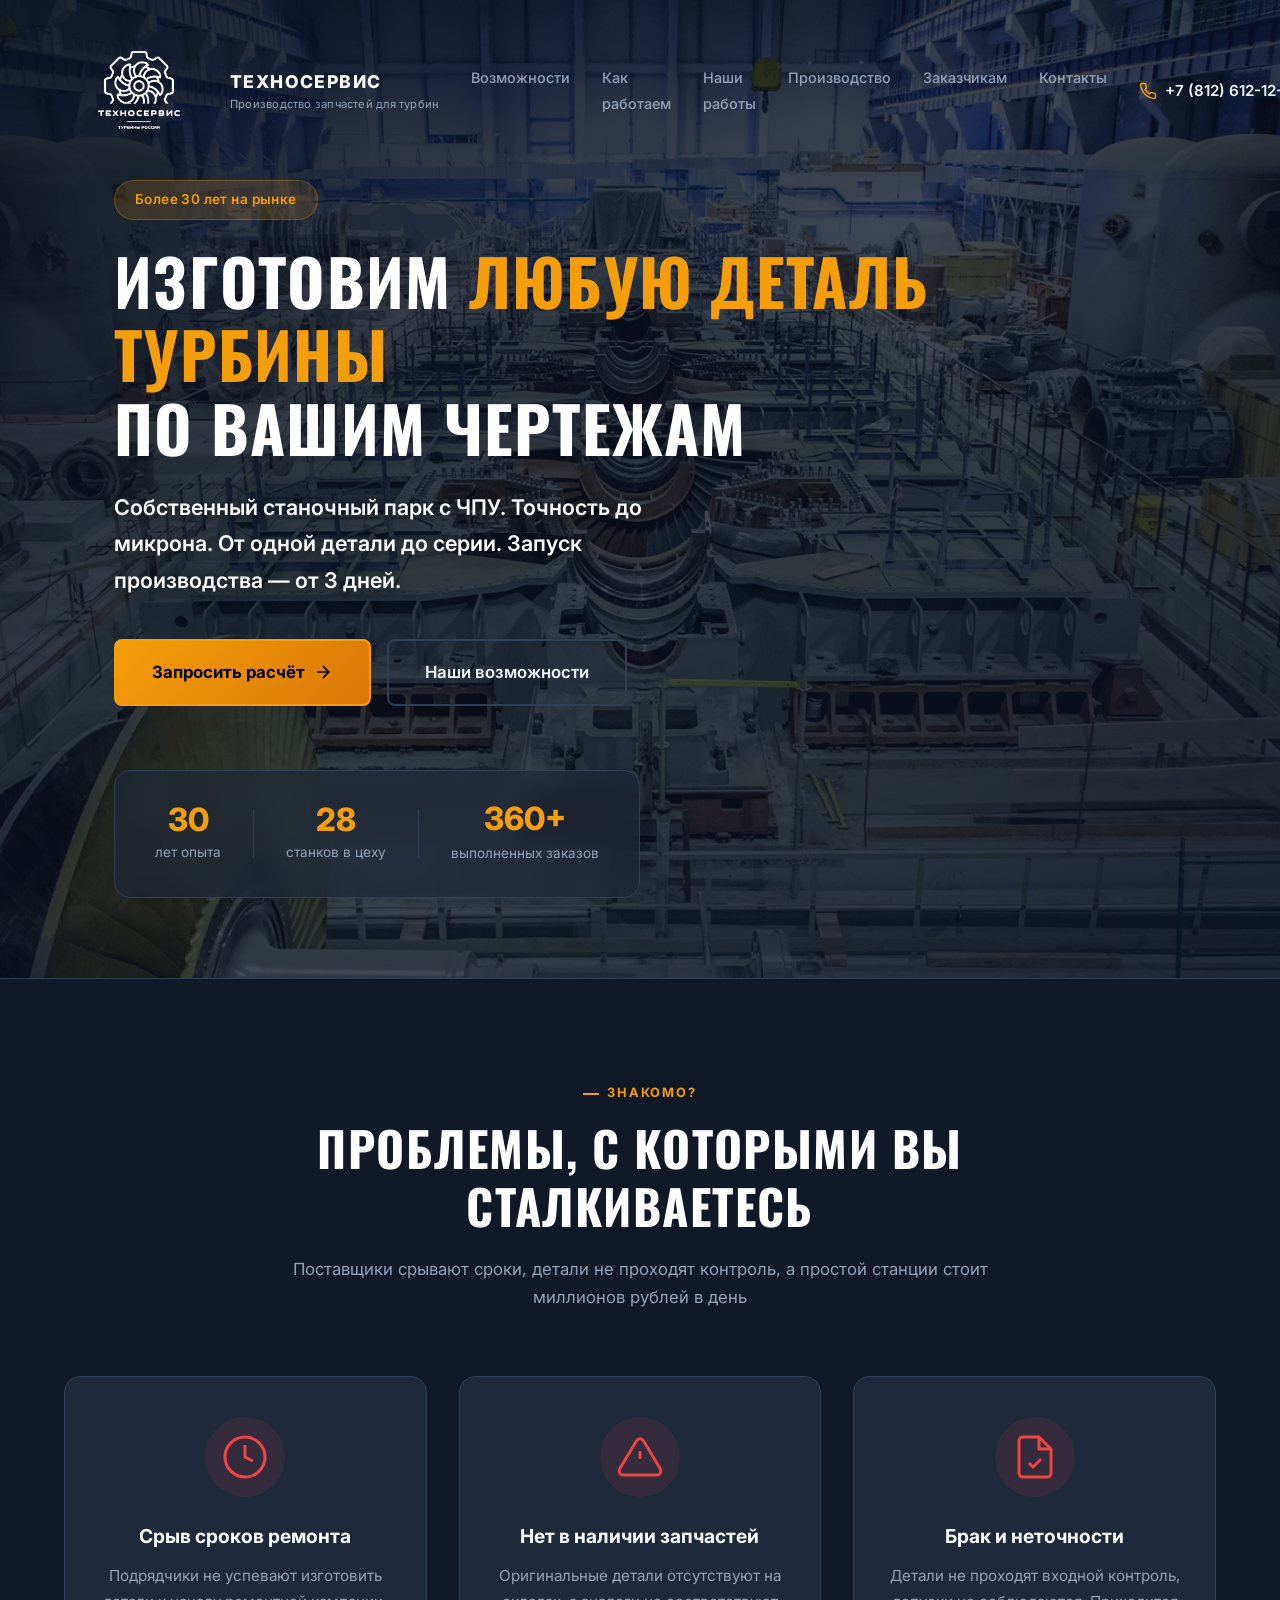
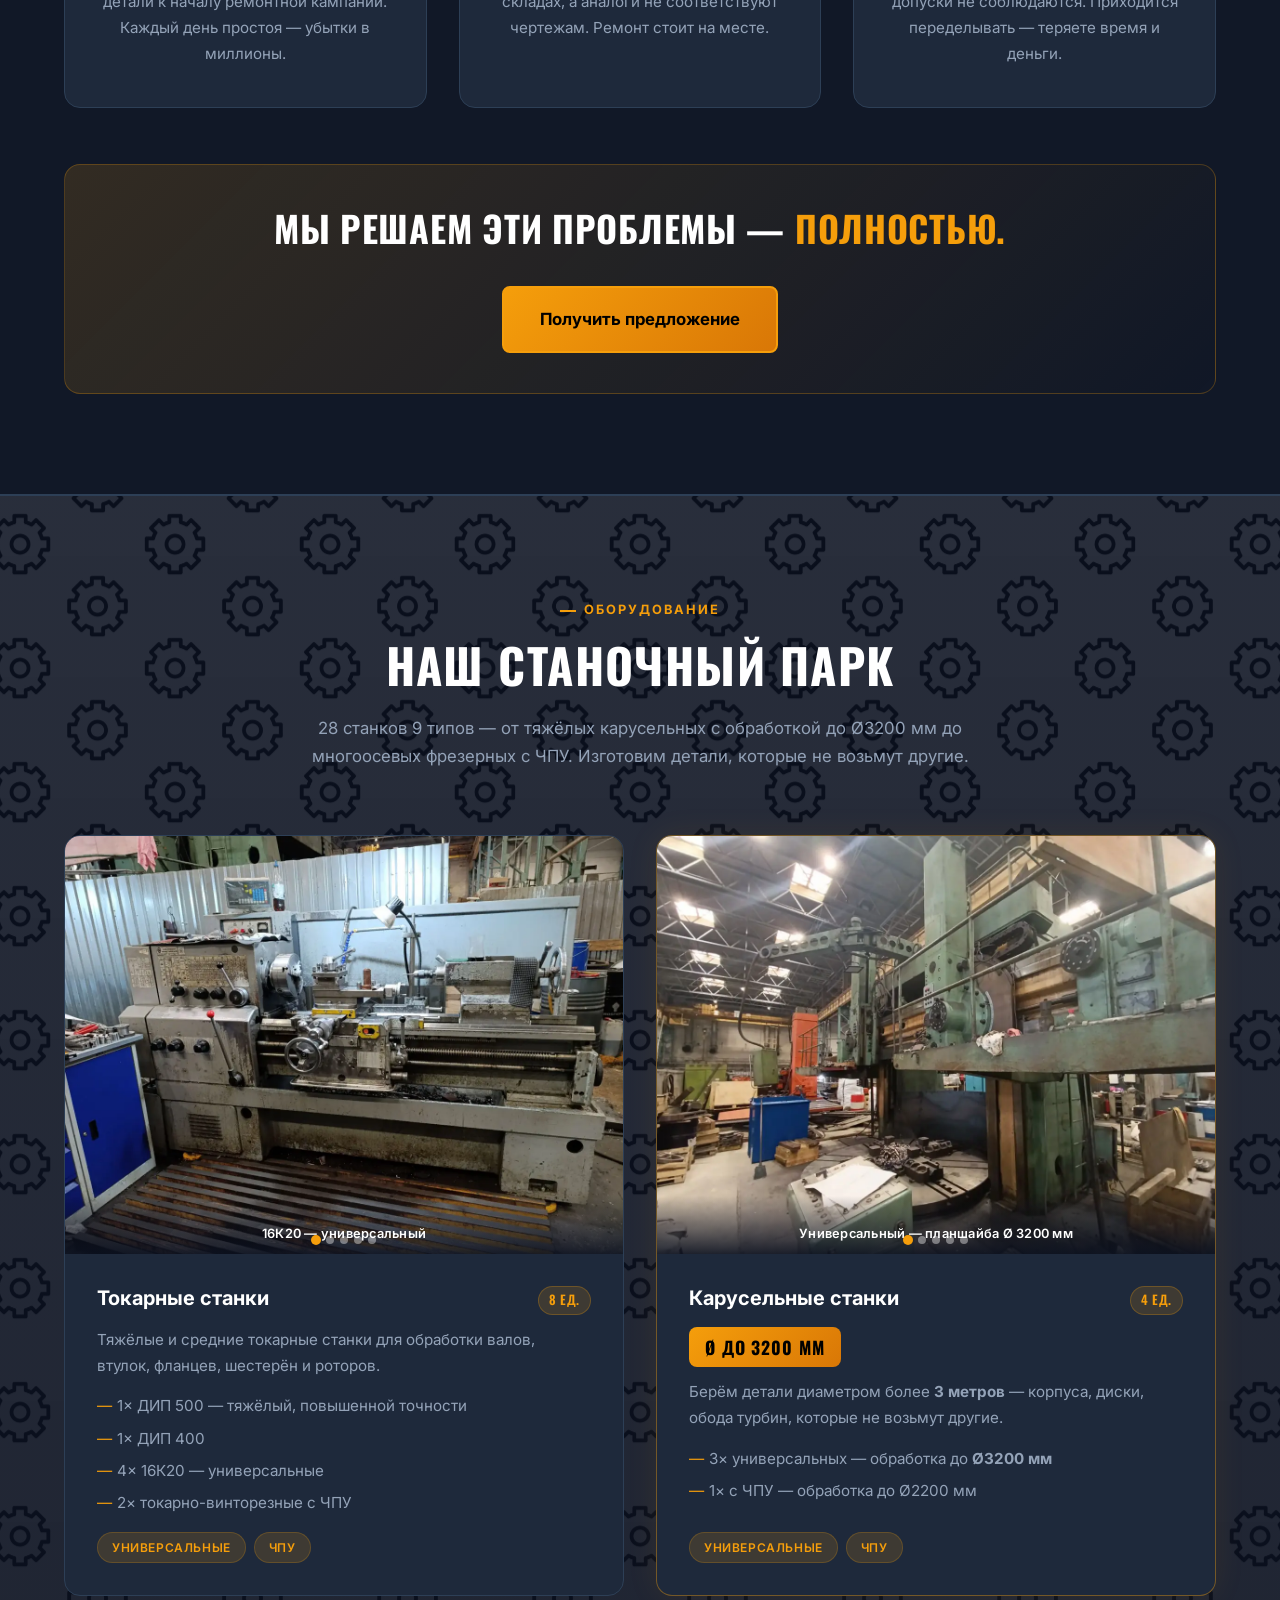
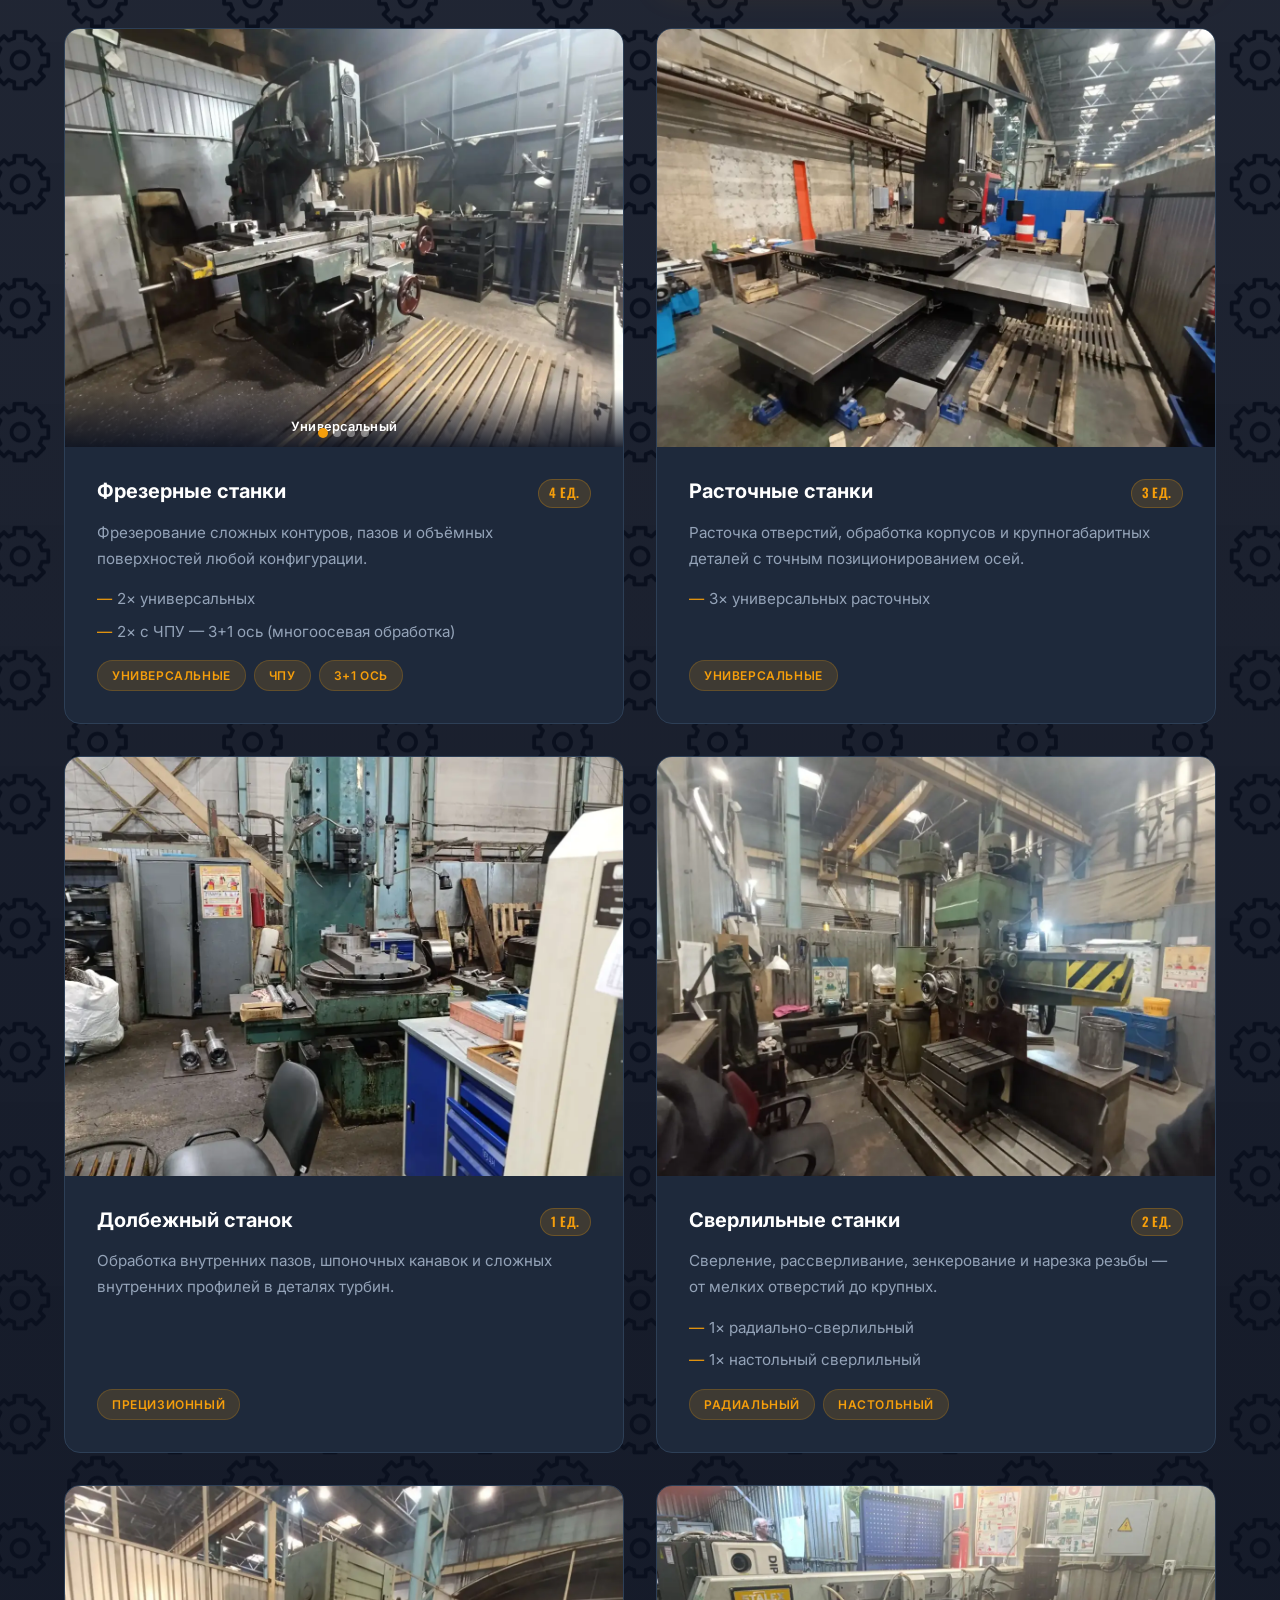
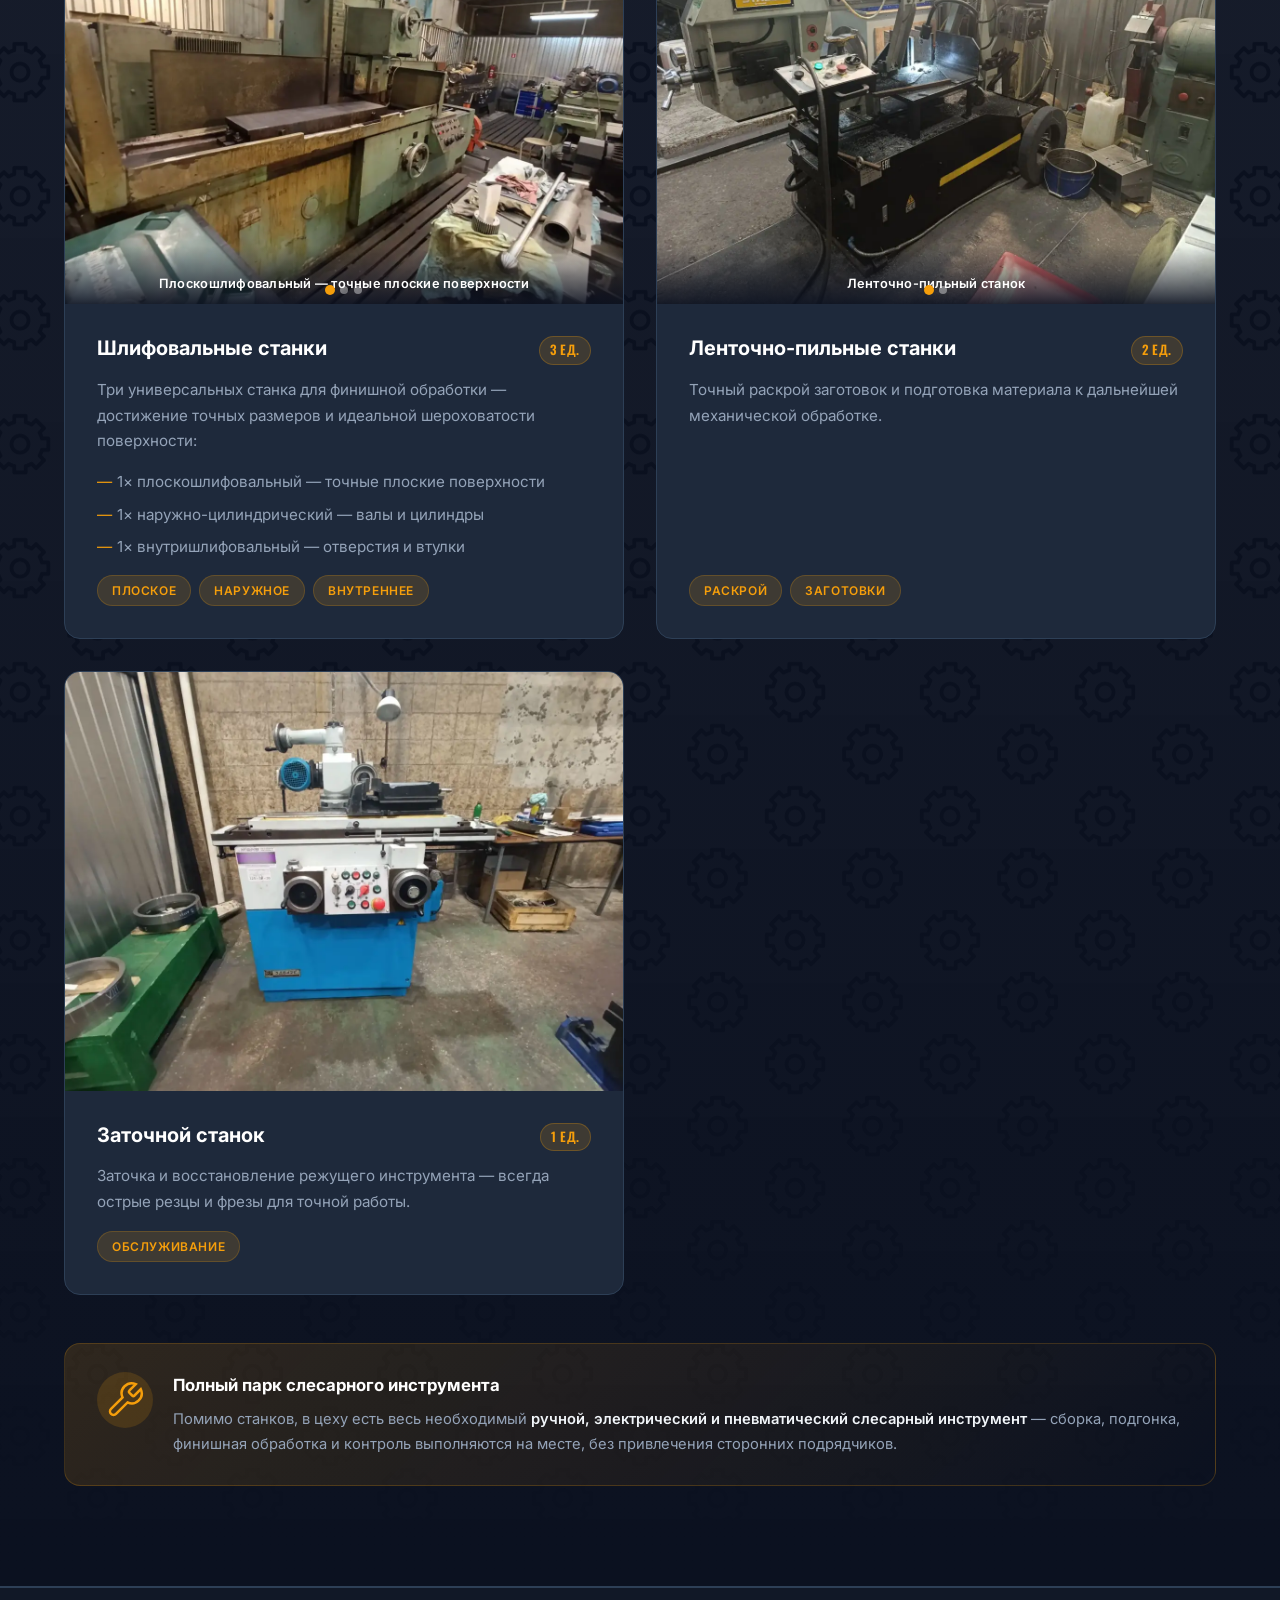
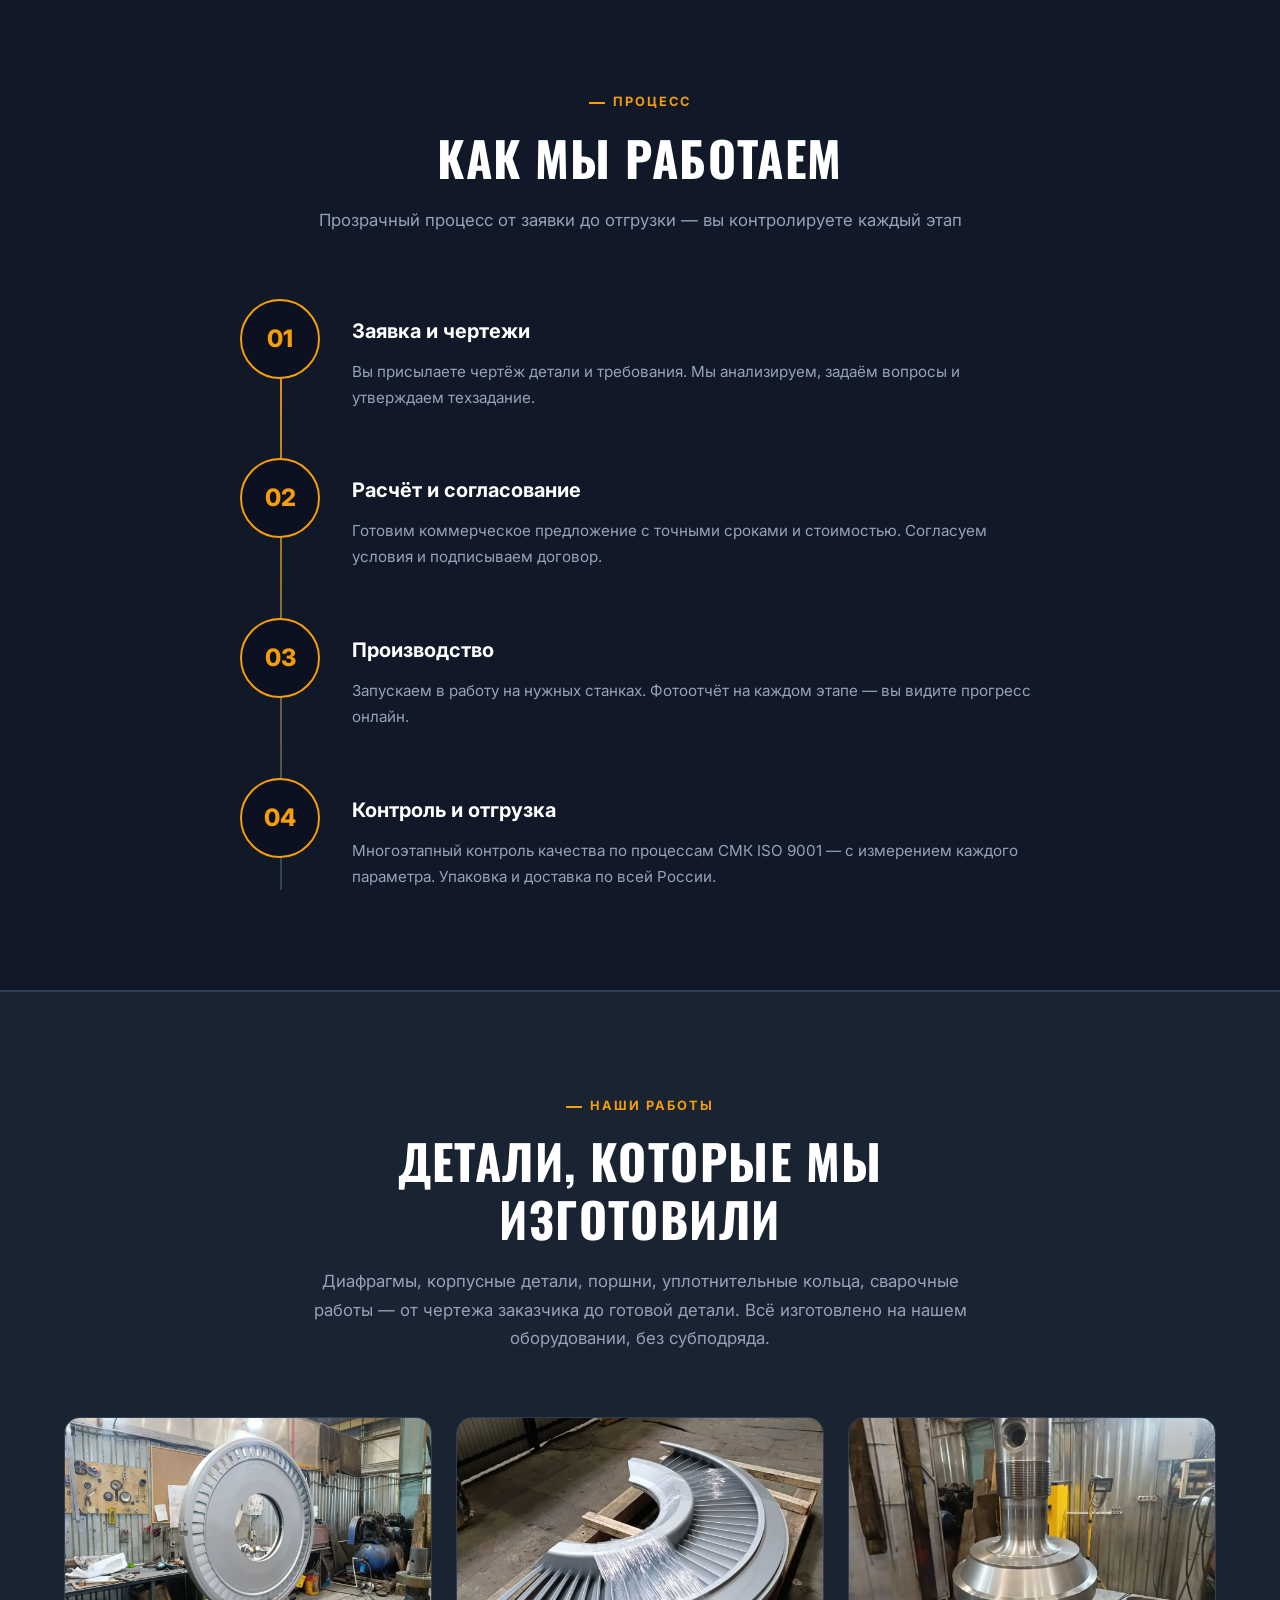
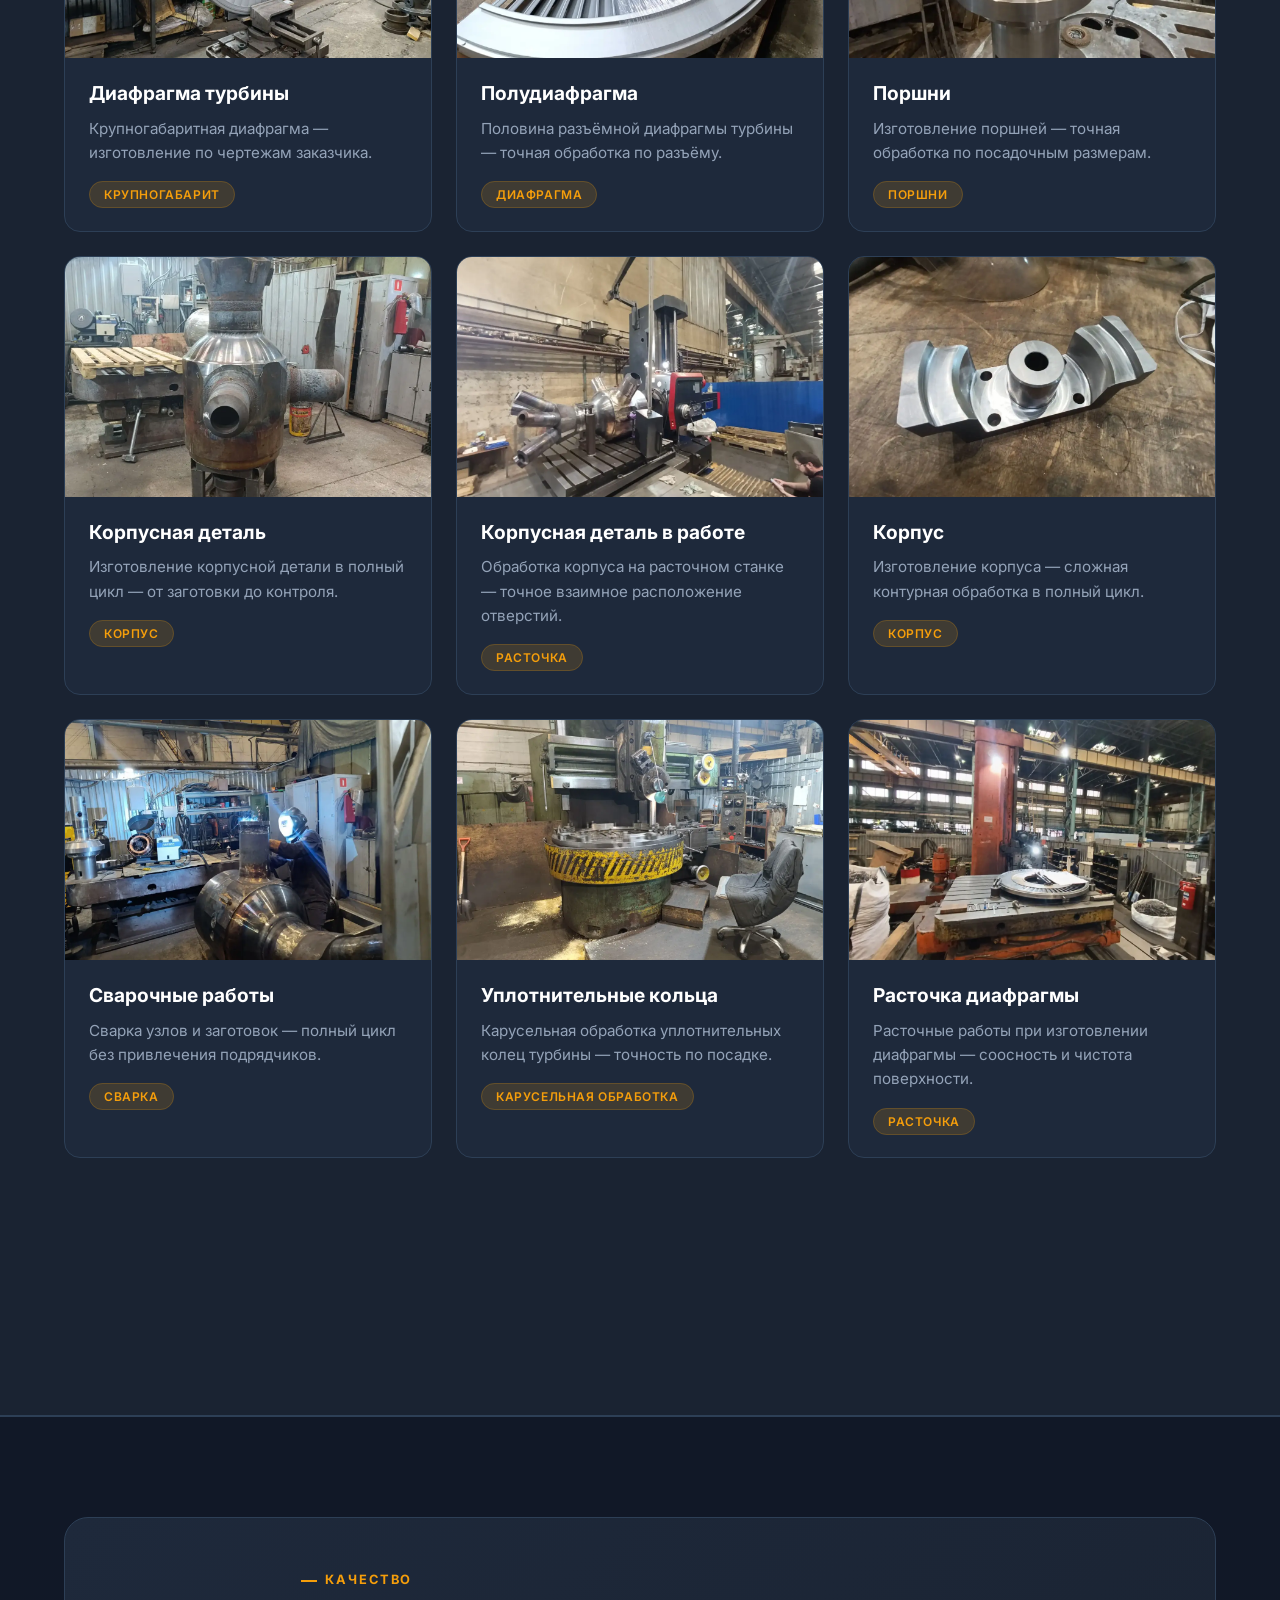
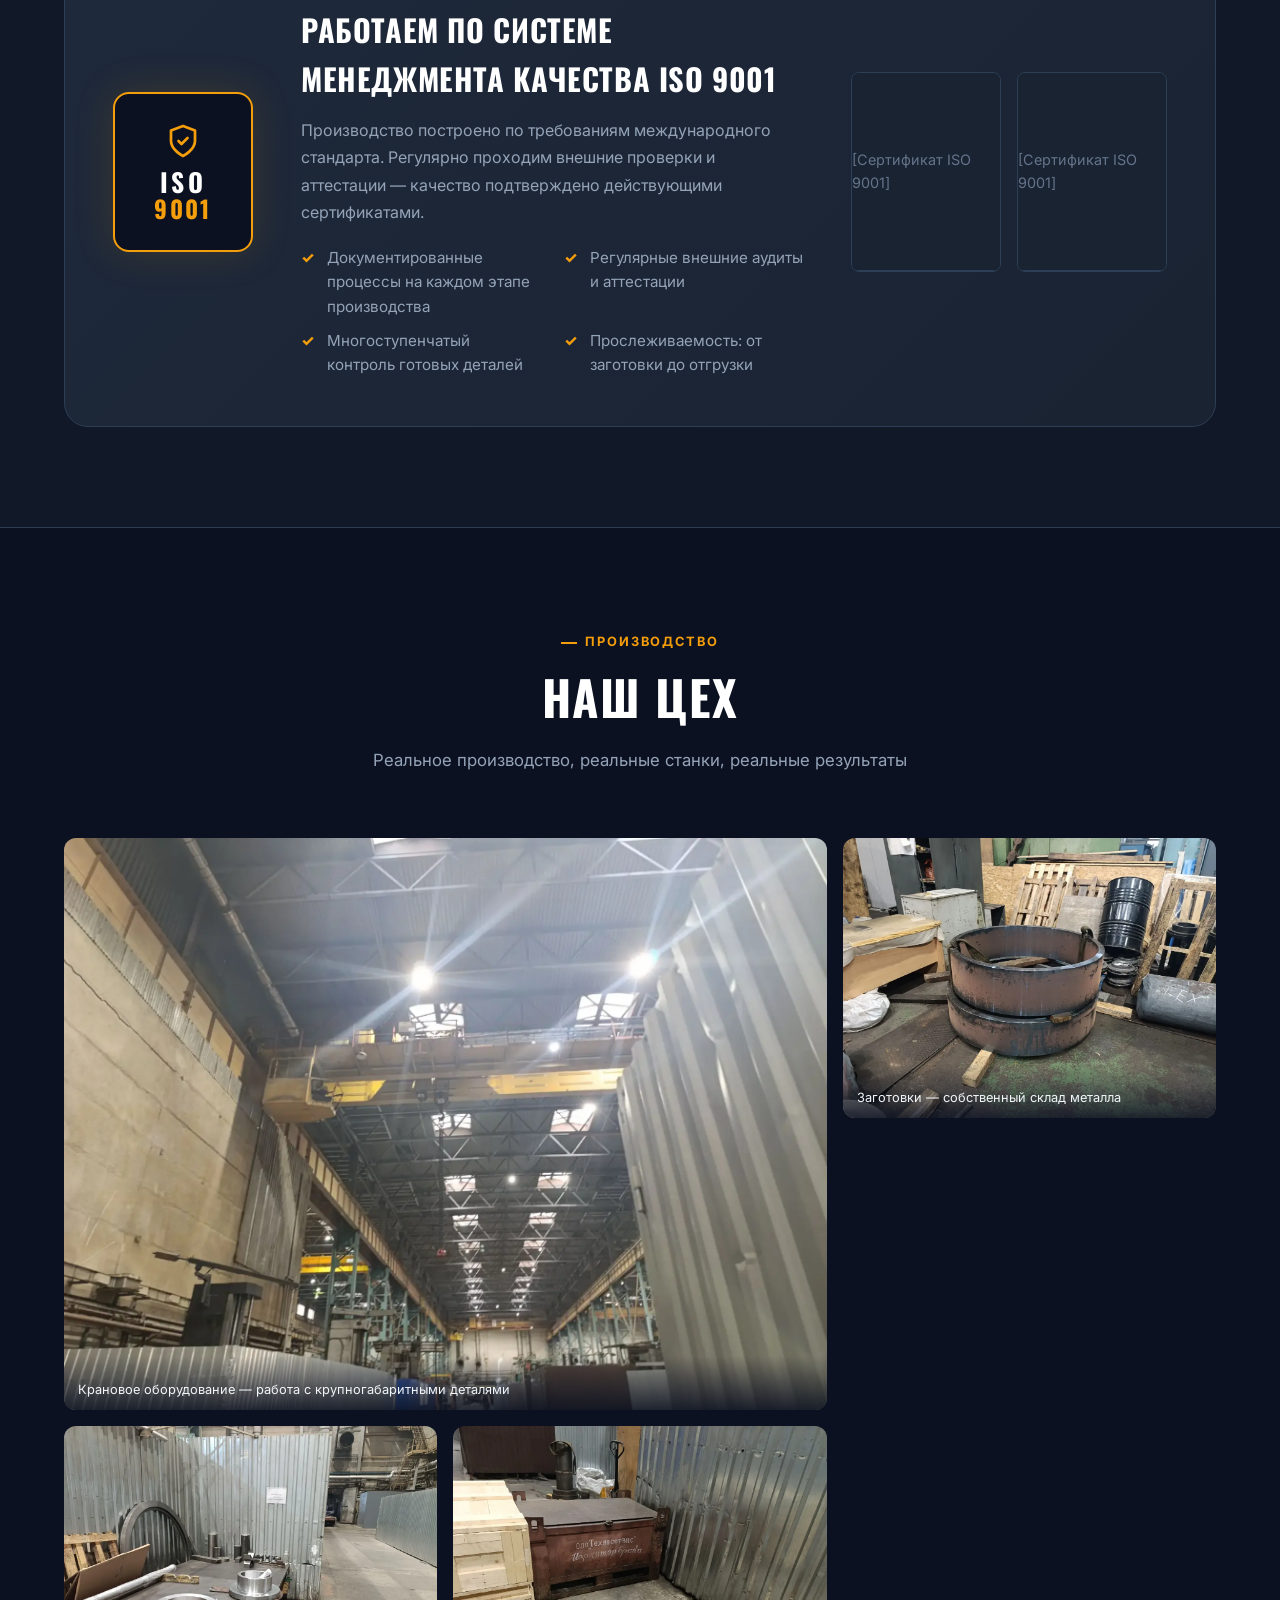
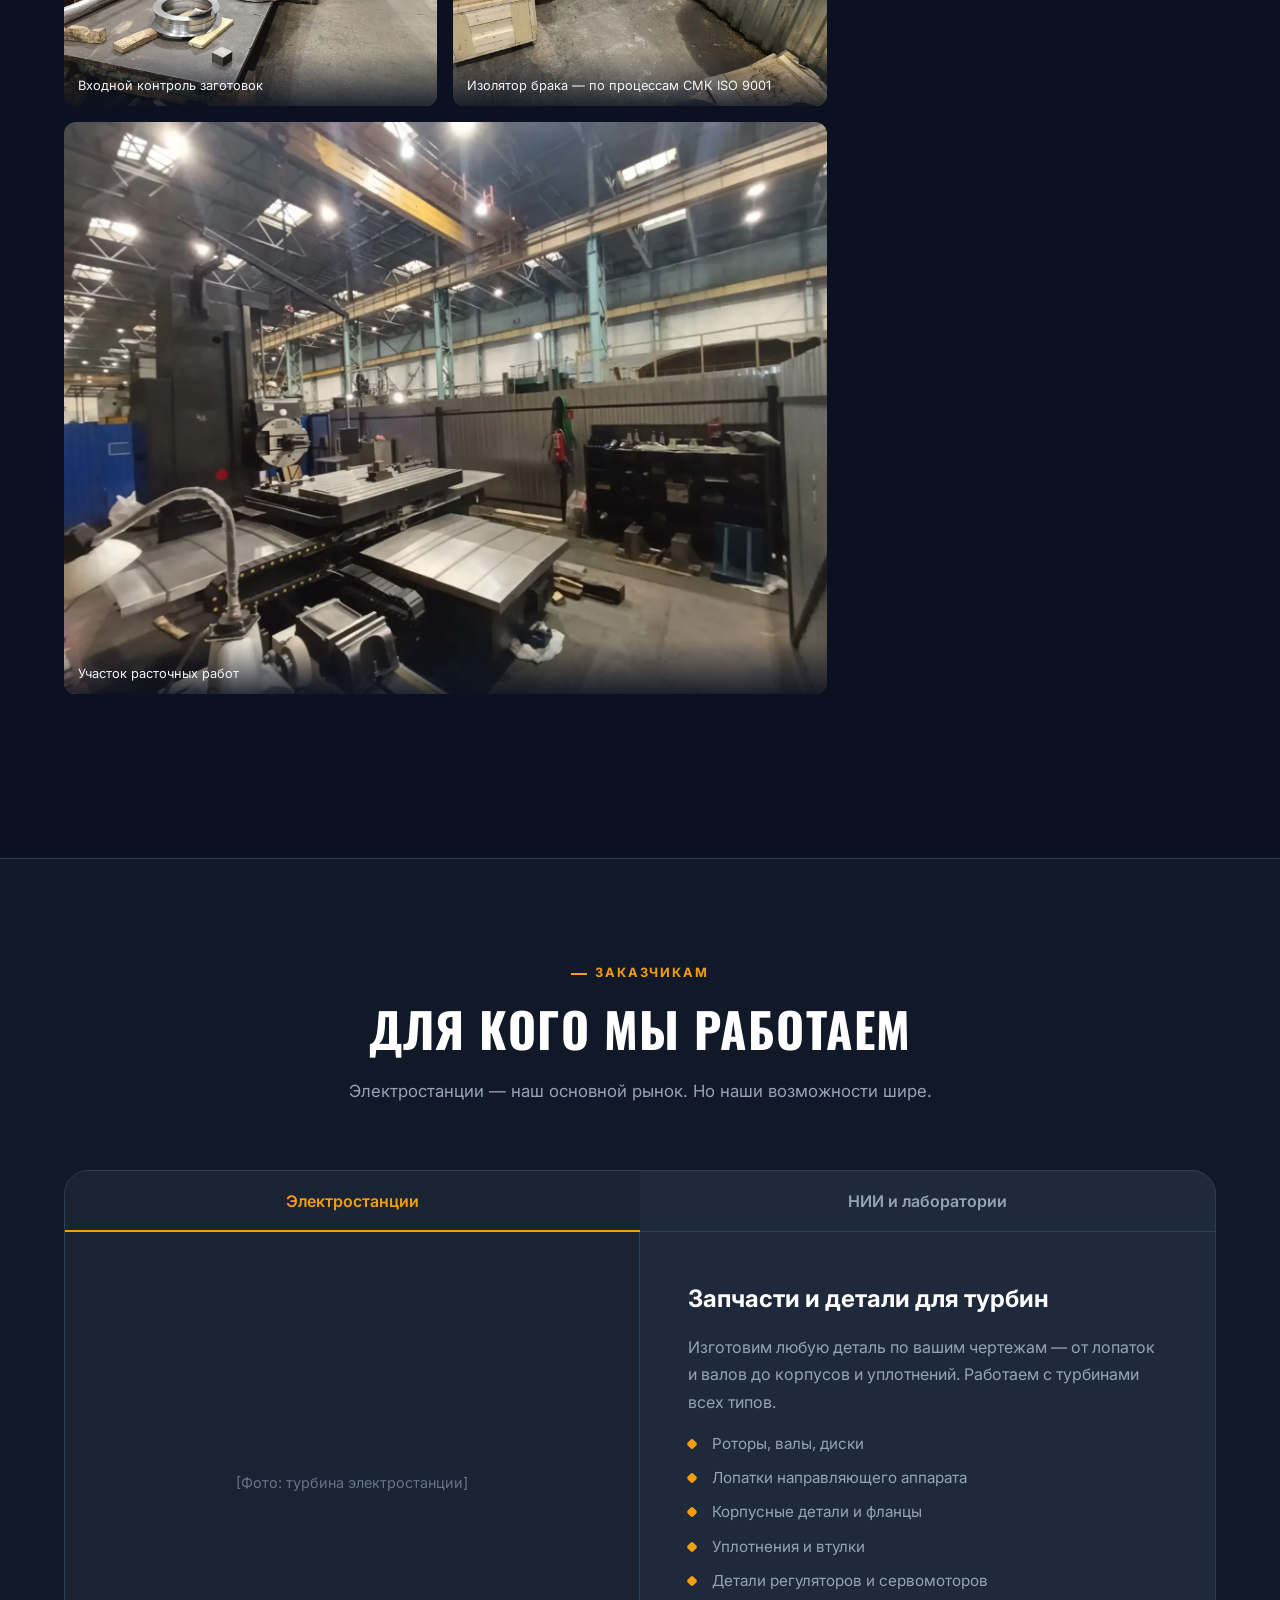
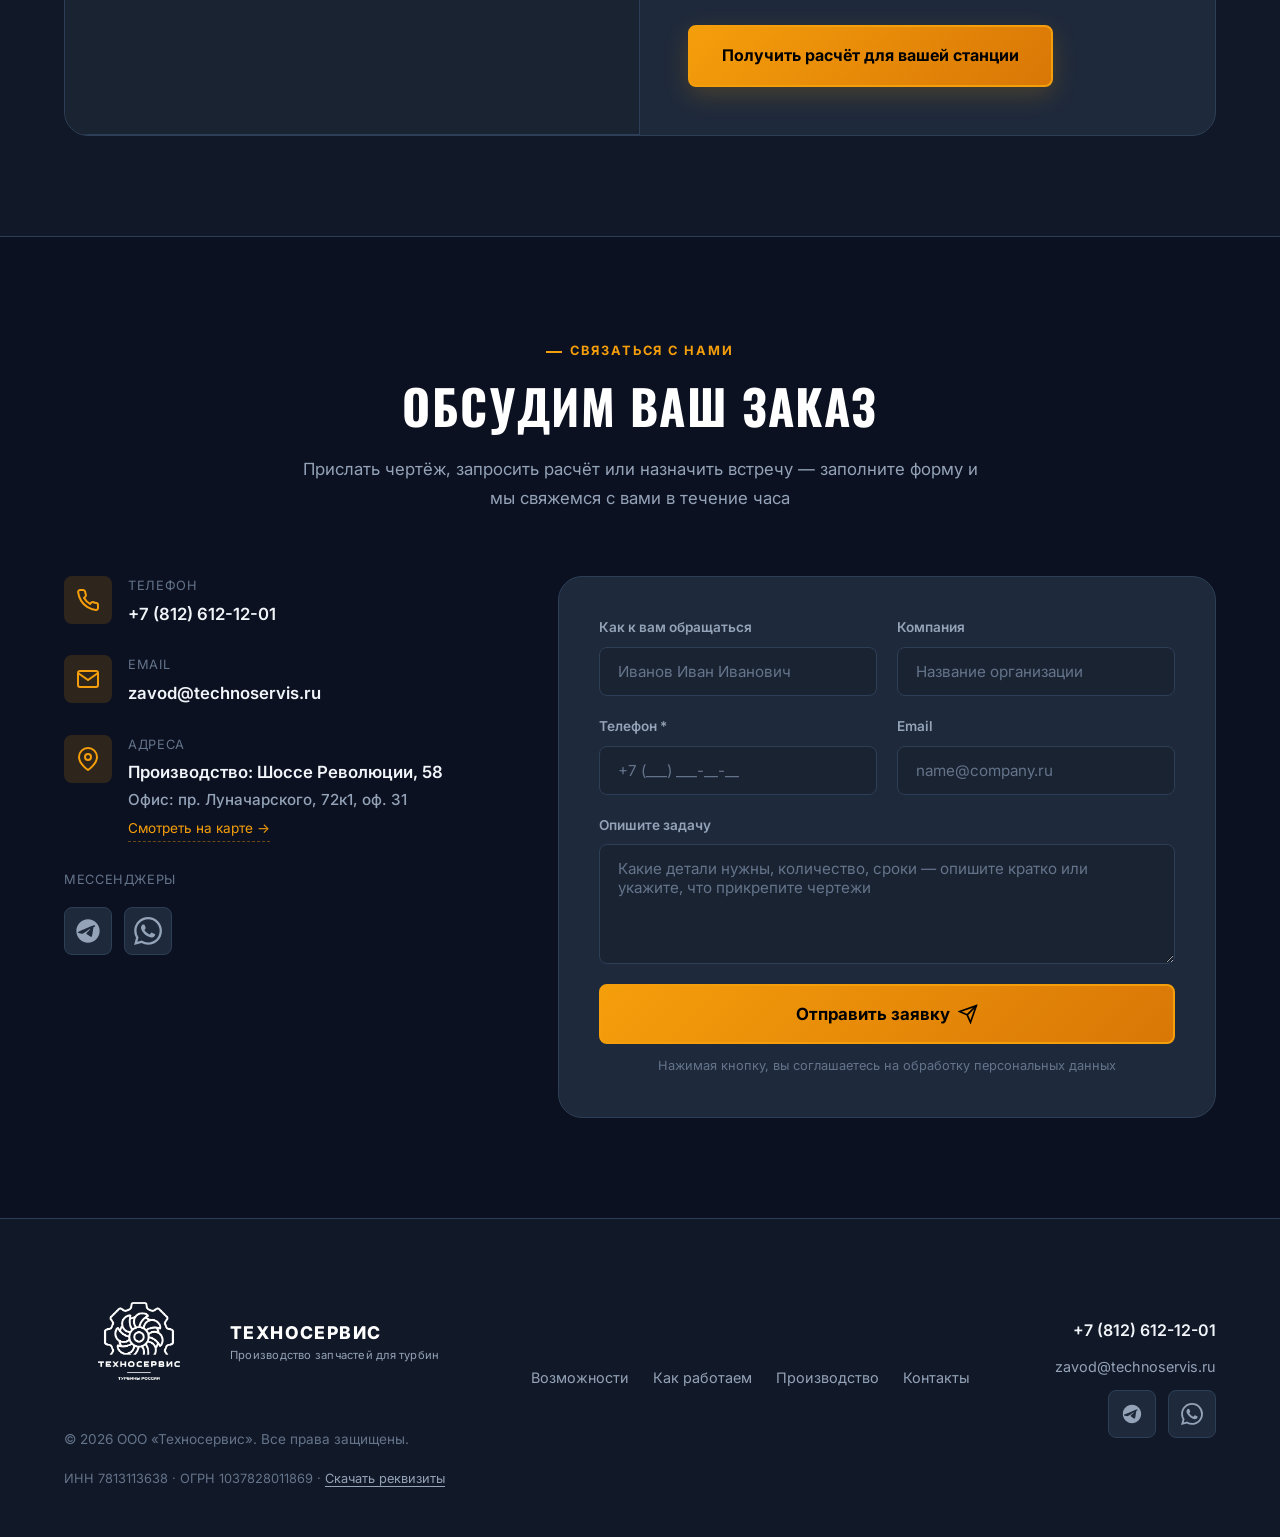
==== commit 89108eed: "Фото цеха, процесса работы и второго ленточно-пильного - «Наш цех»: 5 реальных фото вместо заглушек " ====
--- a/index.html
+++ b/index.html
@@ -439,7 +439,28 @@
                     <!-- Ленточно-пильные станки -->
                     <div class="equip-card anim-fade">
                         <div class="equip-card__img">
-                            <img src="images/lentochno-pilniy.webp" alt="Ленточно-пильный станок" loading="lazy">
+                            <div class="carousel" data-carousel>
+                                <div class="carousel__track">
+                                    <div class="carousel__slide active">
+                                        <img src="images/lentochno-pilniy.webp" alt="Ленточно-пильный станок" loading="lazy">
+                                        <span class="carousel__caption">Ленточно-пильный станок</span>
+                                    </div>
+                                    <div class="carousel__slide">
+                                        <img src="images/lentochno-pilniy_2.webp" alt="Ленточно-пильный станок" loading="lazy">
+                                        <span class="carousel__caption">Ленточно-пильный станок</span>
+                                    </div>
+                                </div>
+                                <button class="carousel__btn carousel__btn--prev" type="button" aria-label="Предыдущее фото">
+                                    <svg width="20" height="20" viewBox="0 0 24 24" fill="none" stroke="currentColor" stroke-width="2.5" stroke-linecap="round"><path d="M15 18l-6-6 6-6"/></svg>
+                                </button>
+                                <button class="carousel__btn carousel__btn--next" type="button" aria-label="Следующее фото">
+                                    <svg width="20" height="20" viewBox="0 0 24 24" fill="none" stroke="currentColor" stroke-width="2.5" stroke-linecap="round"><path d="M9 18l6-6-6-6"/></svg>
+                                </button>
+                                <div class="carousel__dots">
+                                    <button class="carousel__dot active" type="button" aria-label="Слайд 1"></button>
+                                    <button class="carousel__dot" type="button" aria-label="Слайд 2"></button>
+                                </div>
+                            </div>
                         </div>
                         <div class="equip-card__content">
                             <h3 class="equip-card__title">Ленточно-пильные станки <span class="equip-count">2 ед.</span></h3>
@@ -524,7 +545,7 @@
                 <div class="section-header anim-fade">
                     <span class="section-label">Наши работы</span>
                     <h2 class="section-title">Детали, которые мы изготовили</h2>
-                    <p class="section-desc">Диафрагмы и корпусные детали турбин — от чертежа заказчика до готовой детали. Всё изготовлено на нашем оборудовании, без субподряда.</p>
+                    <p class="section-desc">Диафрагмы, корпусные детали, поршни, уплотнительные кольца, сварочные работы — от чертежа заказчика до готовой детали. Всё изготовлено на нашем оборудовании, без субподряда.</p>
                 </div>
                 <div class="works__grid">
                     <div class="work-card anim-fade">
@@ -585,6 +606,36 @@
                             <h3 class="work-card__title">Корпус</h3>
                             <p class="work-card__text">Изготовление корпуса — сложная контурная обработка в полный цикл.</p>
                             <span class="tag">Корпус</span>
+                        </div>
+                    </div>
+                    <div class="work-card anim-fade">
+                        <div class="work-card__img">
+                            <img src="images/in_work/process_svarki.webp" alt="Сварочные работы при изготовлении деталей" loading="lazy">
+                        </div>
+                        <div class="work-card__body">
+                            <h3 class="work-card__title">Сварочные работы</h3>
+                            <p class="work-card__text">Сварка узлов и заготовок — полный цикл без привлечения подрядчиков.</p>
+                            <span class="tag">Сварка</span>
+                        </div>
+                    </div>
+                    <div class="work-card anim-fade">
+                        <div class="work-card__img">
+                            <img src="images/in_work/karuselnie_raboti_s_uplotnitelnimi_koltsami.webp" alt="Обработка уплотнительных колец на карусельном станке" loading="lazy">
+                        </div>
+                        <div class="work-card__body">
+                            <h3 class="work-card__title">Уплотнительные кольца</h3>
+                            <p class="work-card__text">Карусельная обработка уплотнительных колец турбины — точность по посадке.</p>
+                            <span class="tag">Карусельная обработка</span>
+                        </div>
+                    </div>
+                    <div class="work-card anim-fade">
+                        <div class="work-card__img">
+                            <img src="images/in_work/rastochnie_raboti_nad_diafragmoi.webp" alt="Расточные работы при изготовлении диафрагмы турбины" loading="lazy">
+                        </div>
+                        <div class="work-card__body">
+                            <h3 class="work-card__title">Расточка диафрагмы</h3>
+                            <p class="work-card__text">Расточные работы при изготовлении диафрагмы — соосность и чистота поверхности.</p>
+                            <span class="tag">Расточка</span>
                         </div>
                     </div>
                 </div>
@@ -640,19 +691,24 @@
                 </div>
                 <div class="production__gallery anim-fade">
                     <div class="gallery-item gallery-item--lg">
-                        <div class="img-placeholder">[Фото: общий вид цеха]</div>
+                        <img src="images/tseh/kran.webp" alt="Мостовой кран в цехе — работа с крупногабаритными деталями" loading="lazy">
+                        <span class="gallery-item__caption">Крановое оборудование — работа с крупногабаритными деталями</span>
                     </div>
                     <div class="gallery-item">
-                        <div class="img-placeholder">[Фото: станок в работе]</div>
+                        <img src="images/tseh/zagotovki_1.webp" alt="Заготовки для деталей турбин" loading="lazy">
+                        <span class="gallery-item__caption">Заготовки — собственный склад металла</span>
                     </div>
                     <div class="gallery-item">
-                        <div class="img-placeholder">[Фото: готовая деталь]</div>
+                        <img src="images/tseh/vhodnoi_kontrol.webp" alt="Входной контроль заготовок" loading="lazy">
+                        <span class="gallery-item__caption">Входной контроль заготовок</span>
                     </div>
                     <div class="gallery-item">
-                        <div class="img-placeholder">[Фото: контроль качества]</div>
+                        <img src="images/tseh/zona_braka.webp" alt="Изолятор брака — контроль несоответствующей продукции" loading="lazy">
+                        <span class="gallery-item__caption">Изолятор брака — по процессам СМК ISO 9001</span>
                     </div>
                     <div class="gallery-item gallery-item--lg">
-                        <div class="img-placeholder">[Фото: отгрузка деталей]</div>
+                        <img src="images/tseh/uchastok_rastochki.webp" alt="Участок расточки в цехе" loading="lazy">
+                        <span class="gallery-item__caption">Участок расточных работ</span>
                     </div>
                 </div>
             </div>
--- a/css/style.css
+++ b/css/style.css
@@ -1373,9 +1373,33 @@
 }
 
 .gallery-item {
+    position: relative;
     border-radius: var(--radius-md);
     overflow: hidden;
     aspect-ratio: 4/3;
+}
+
+.gallery-item > img {
+    width: 100%;
+    height: 100%;
+    object-fit: cover;
+    transition: transform var(--transition-slow);
+}
+
+.gallery-item:hover > img {
+    transform: scale(1.04);
+}
+
+.gallery-item__caption {
+    position: absolute;
+    left: 0;
+    right: 0;
+    bottom: 0;
+    padding: 24px 14px 10px;
+    font-size: 0.8rem;
+    color: var(--color-text);
+    background: linear-gradient(180deg, transparent, rgba(11, 17, 32, 0.85));
+    pointer-events: none;
 }
 
 .gallery-item--lg {
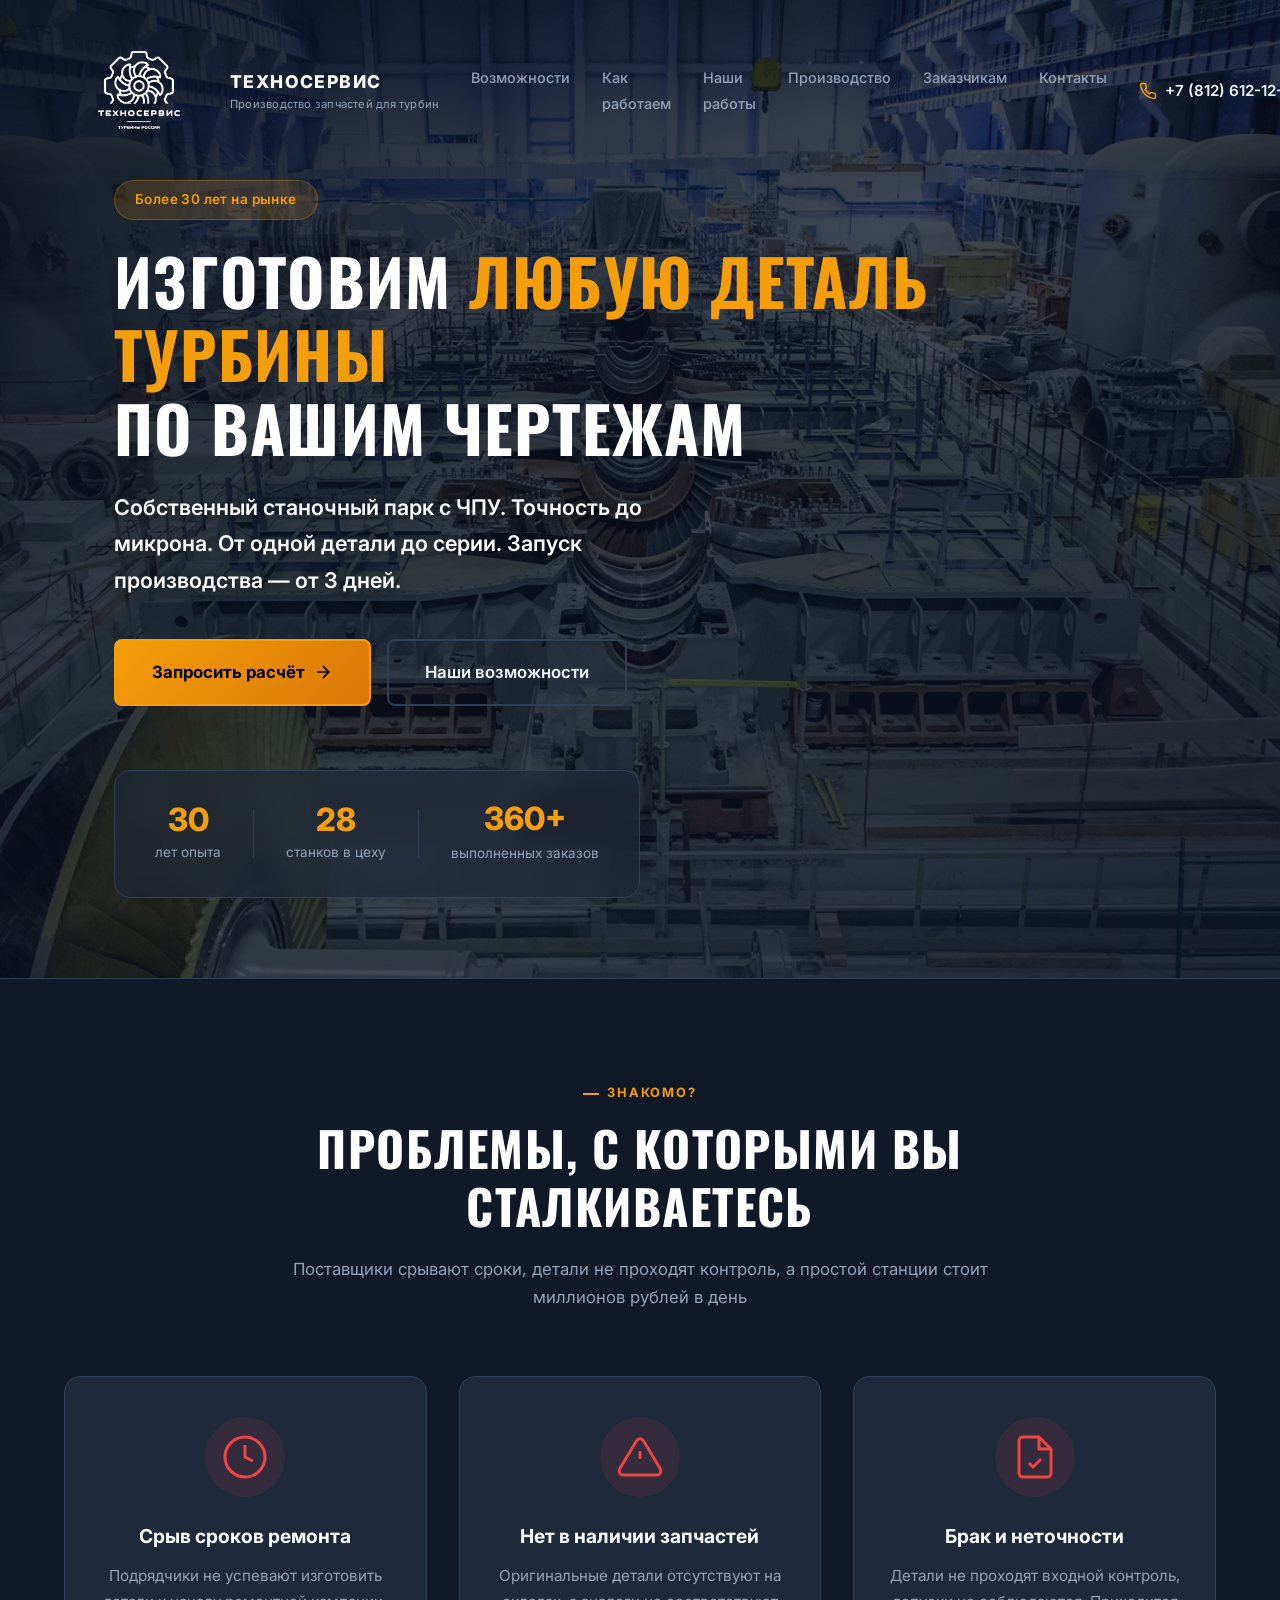
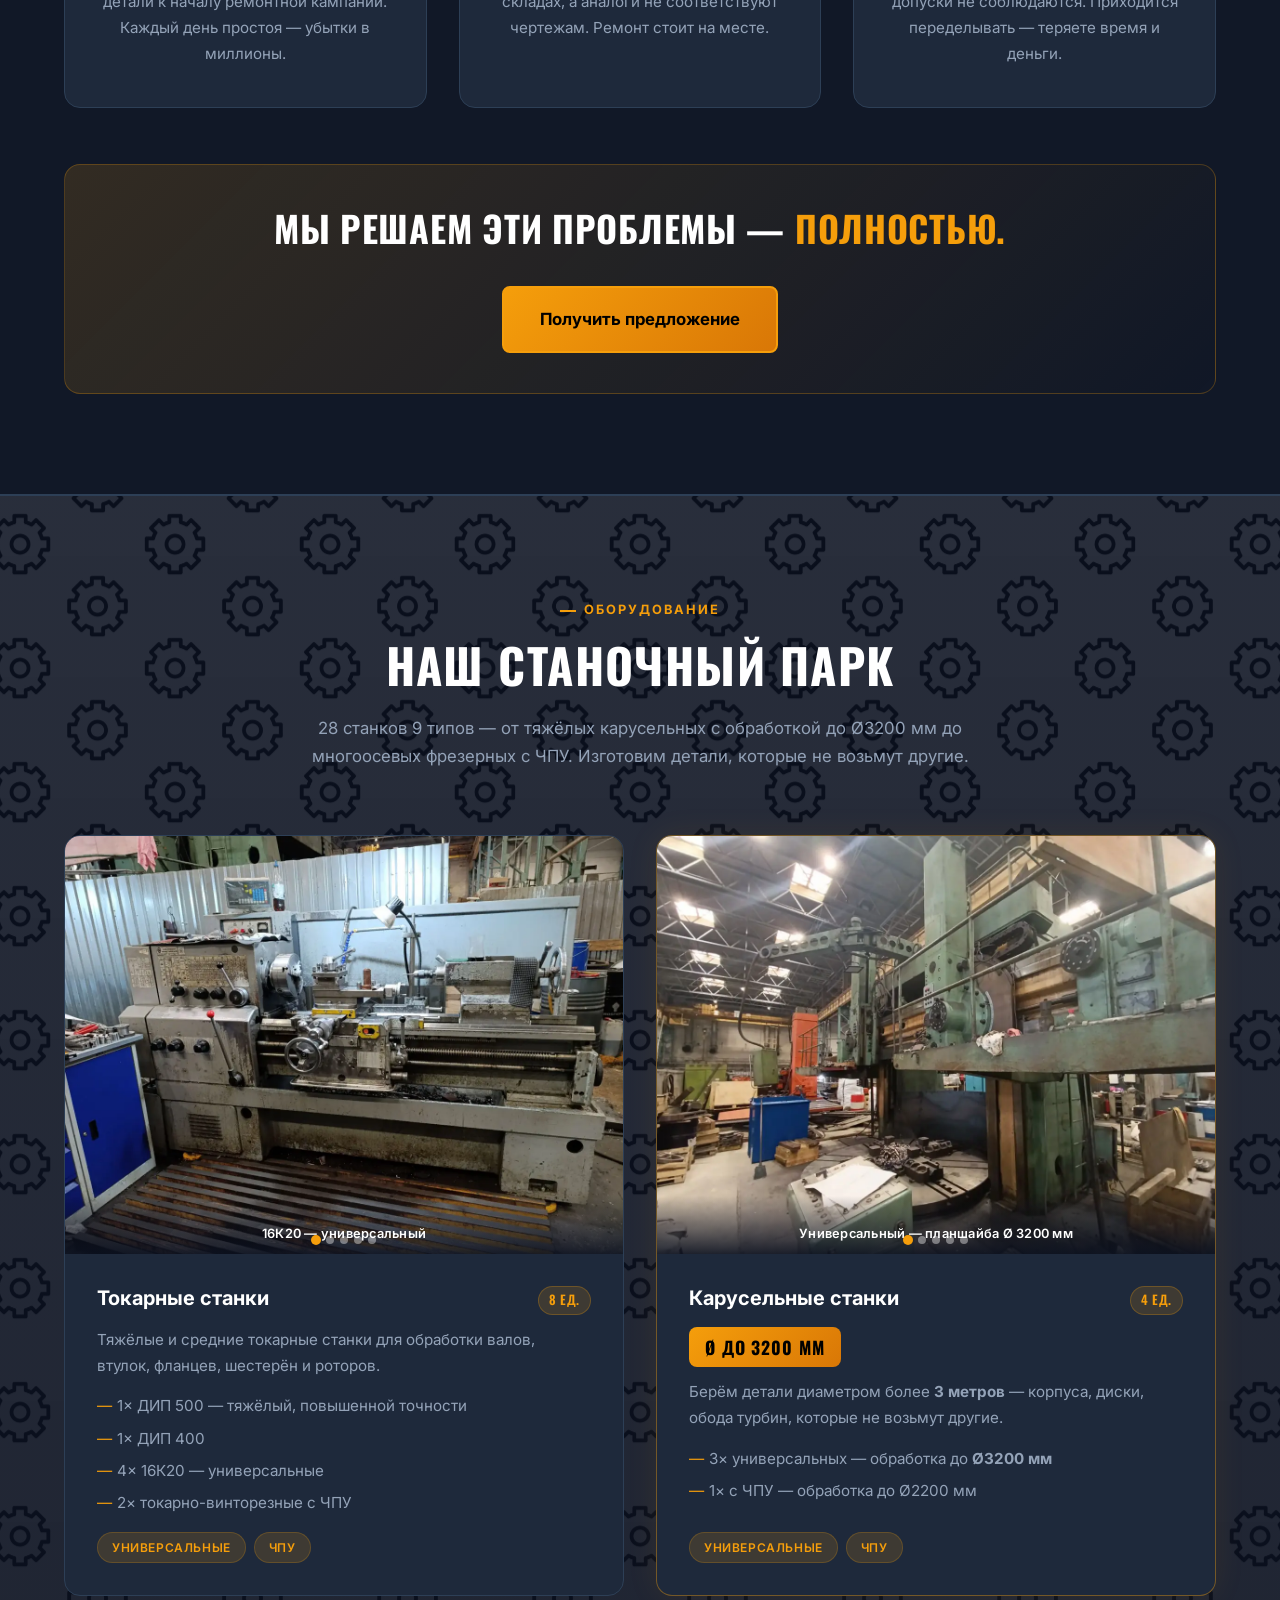
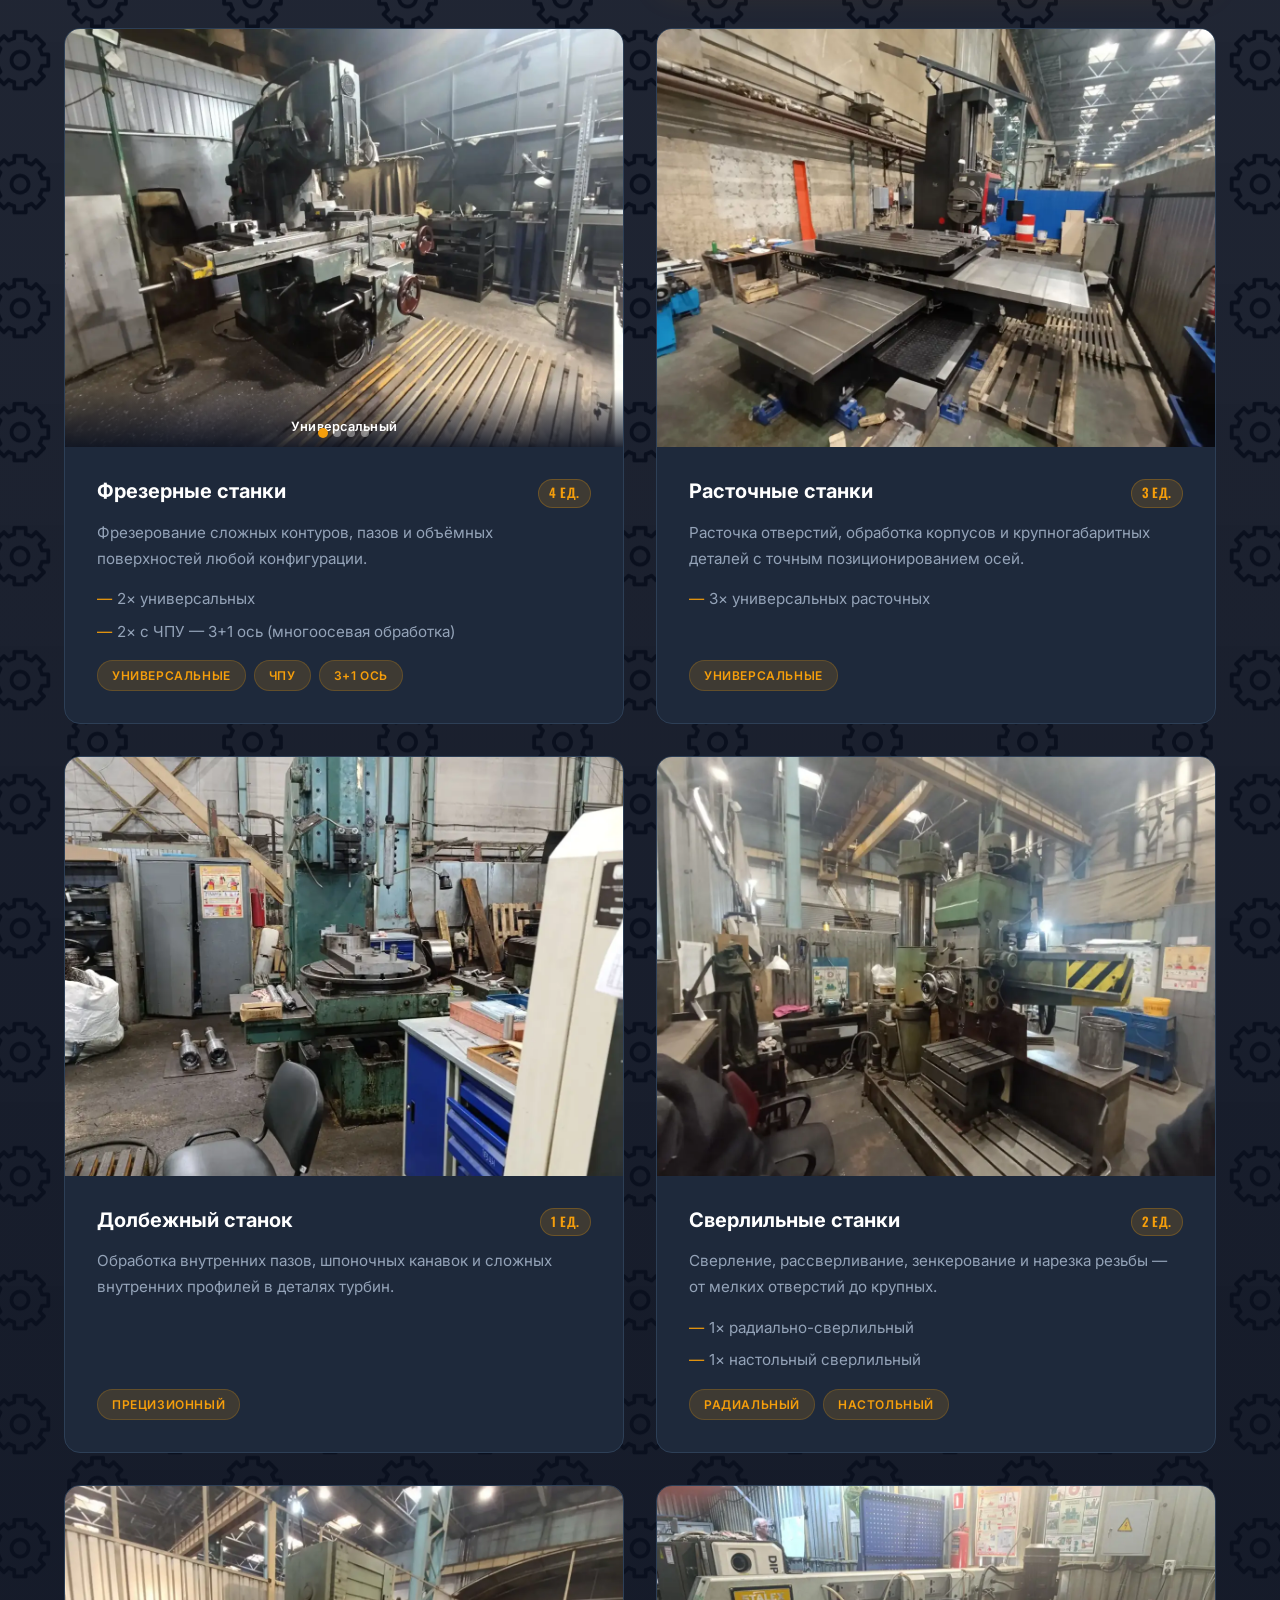
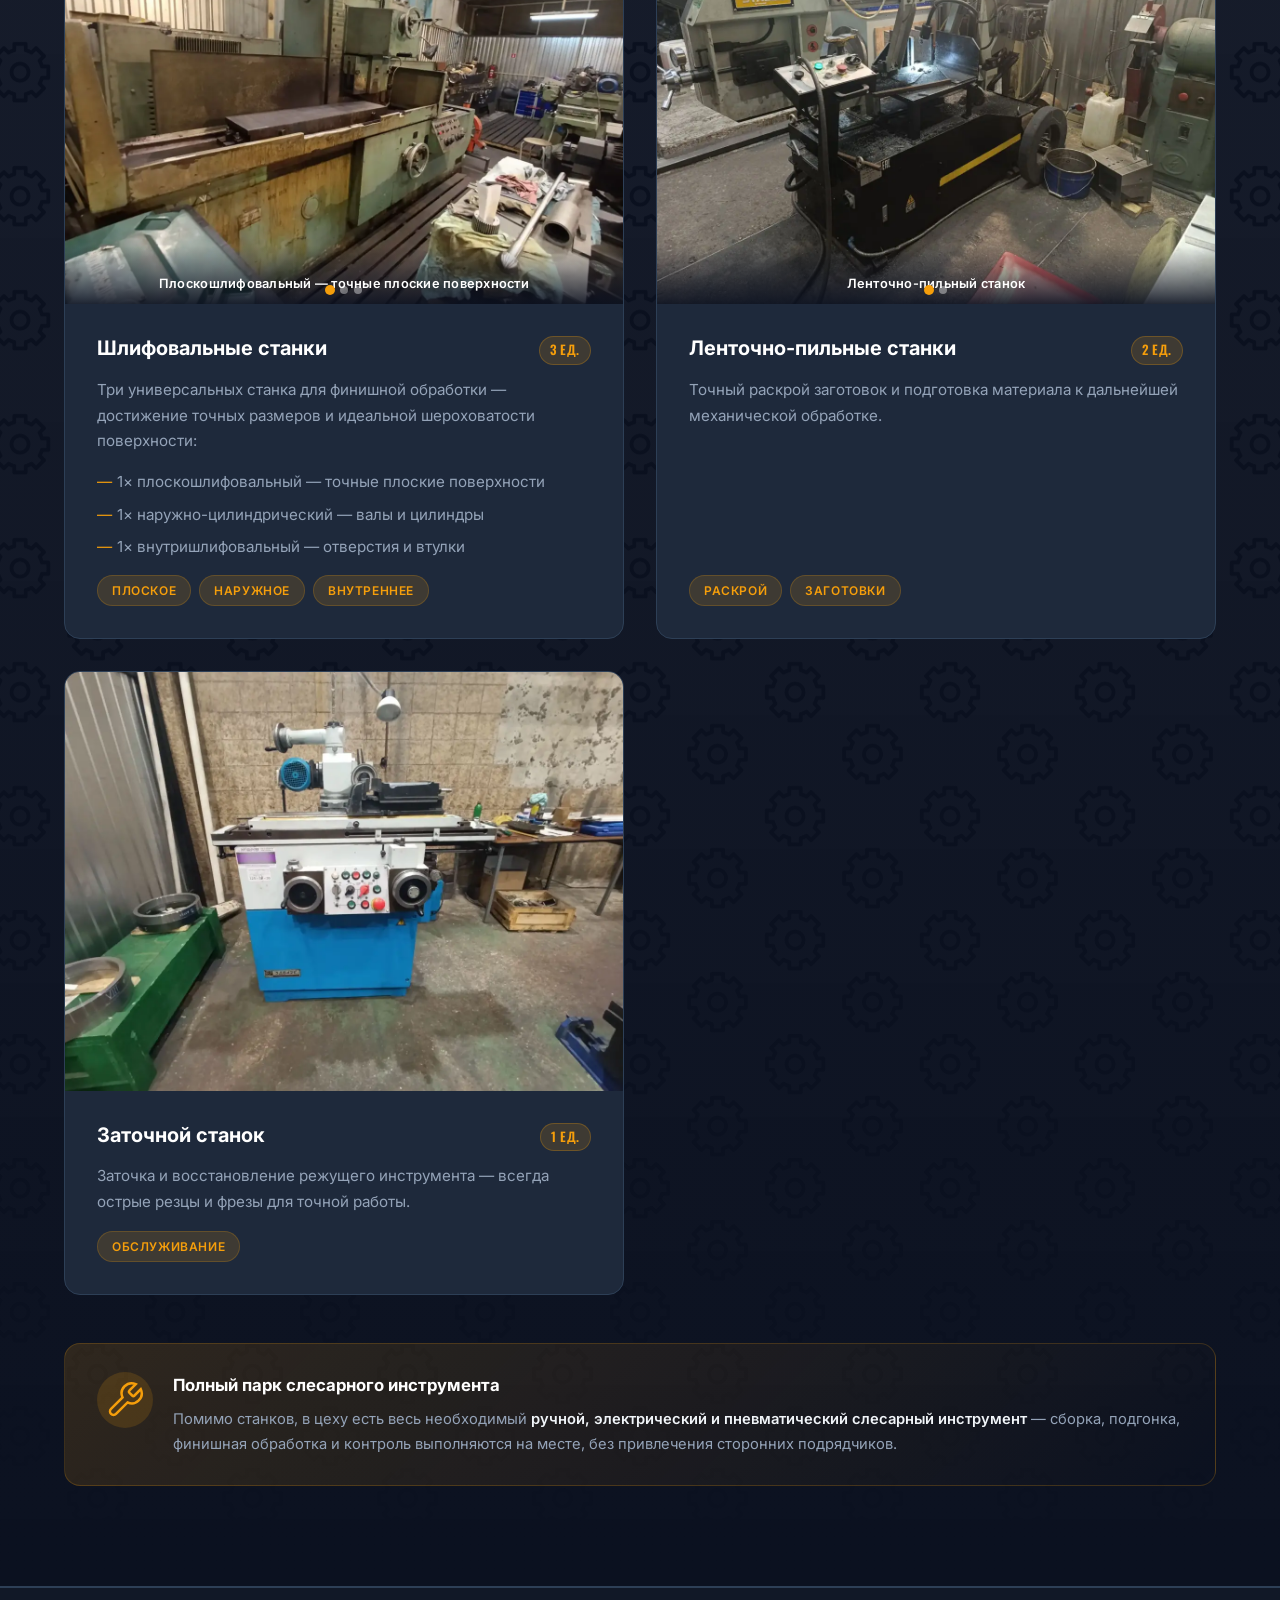
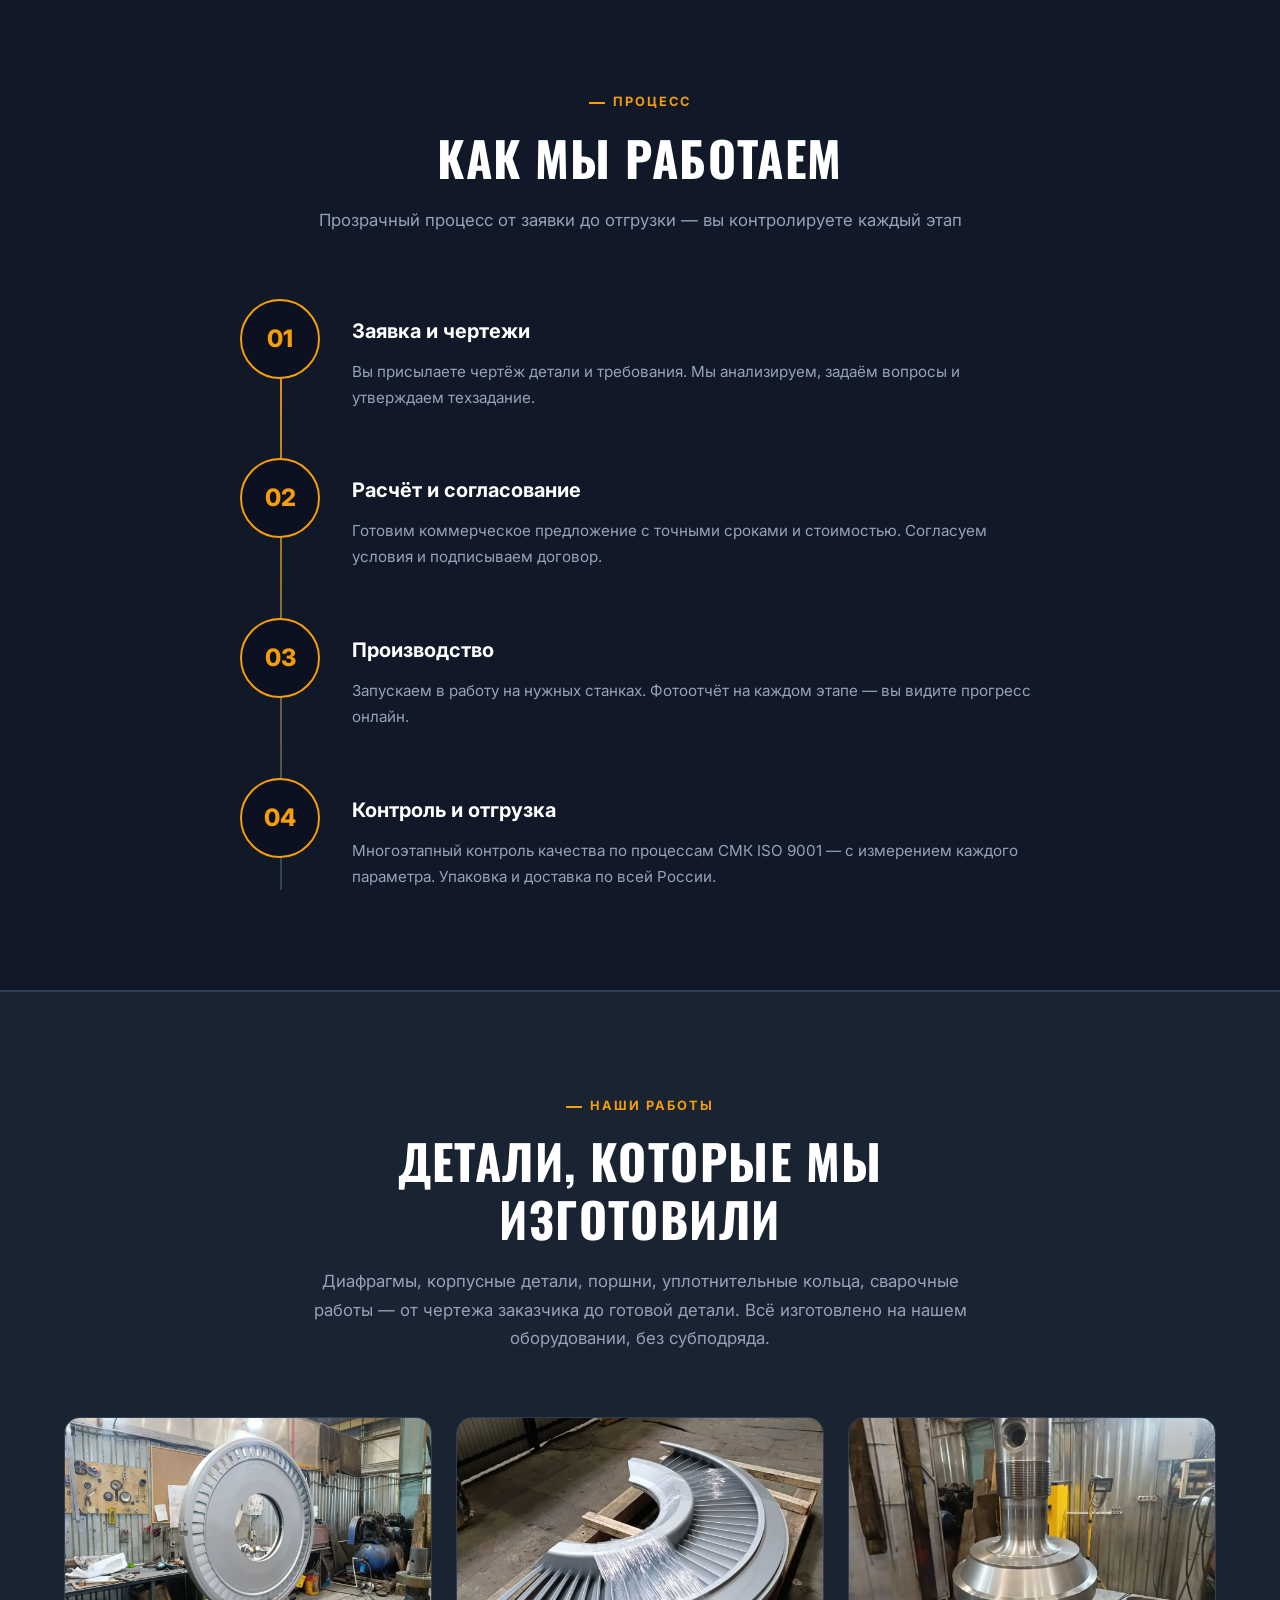
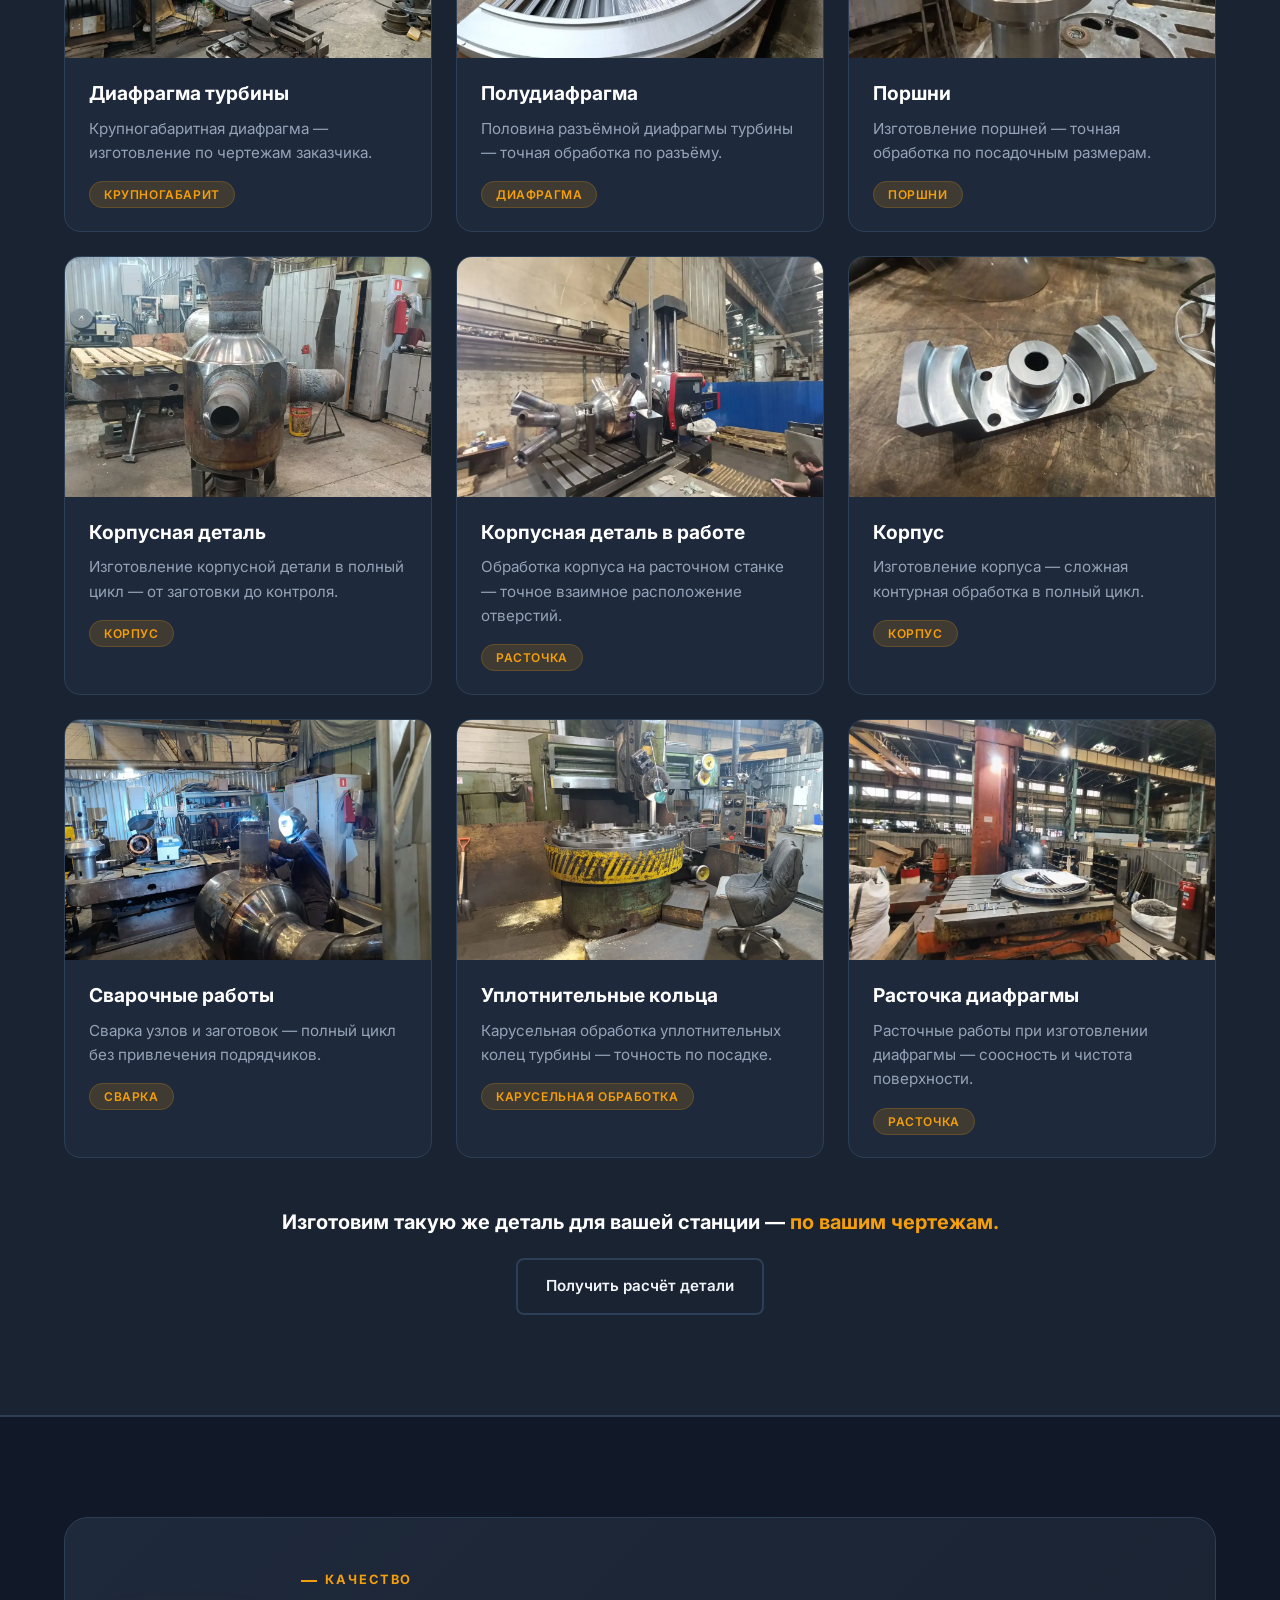
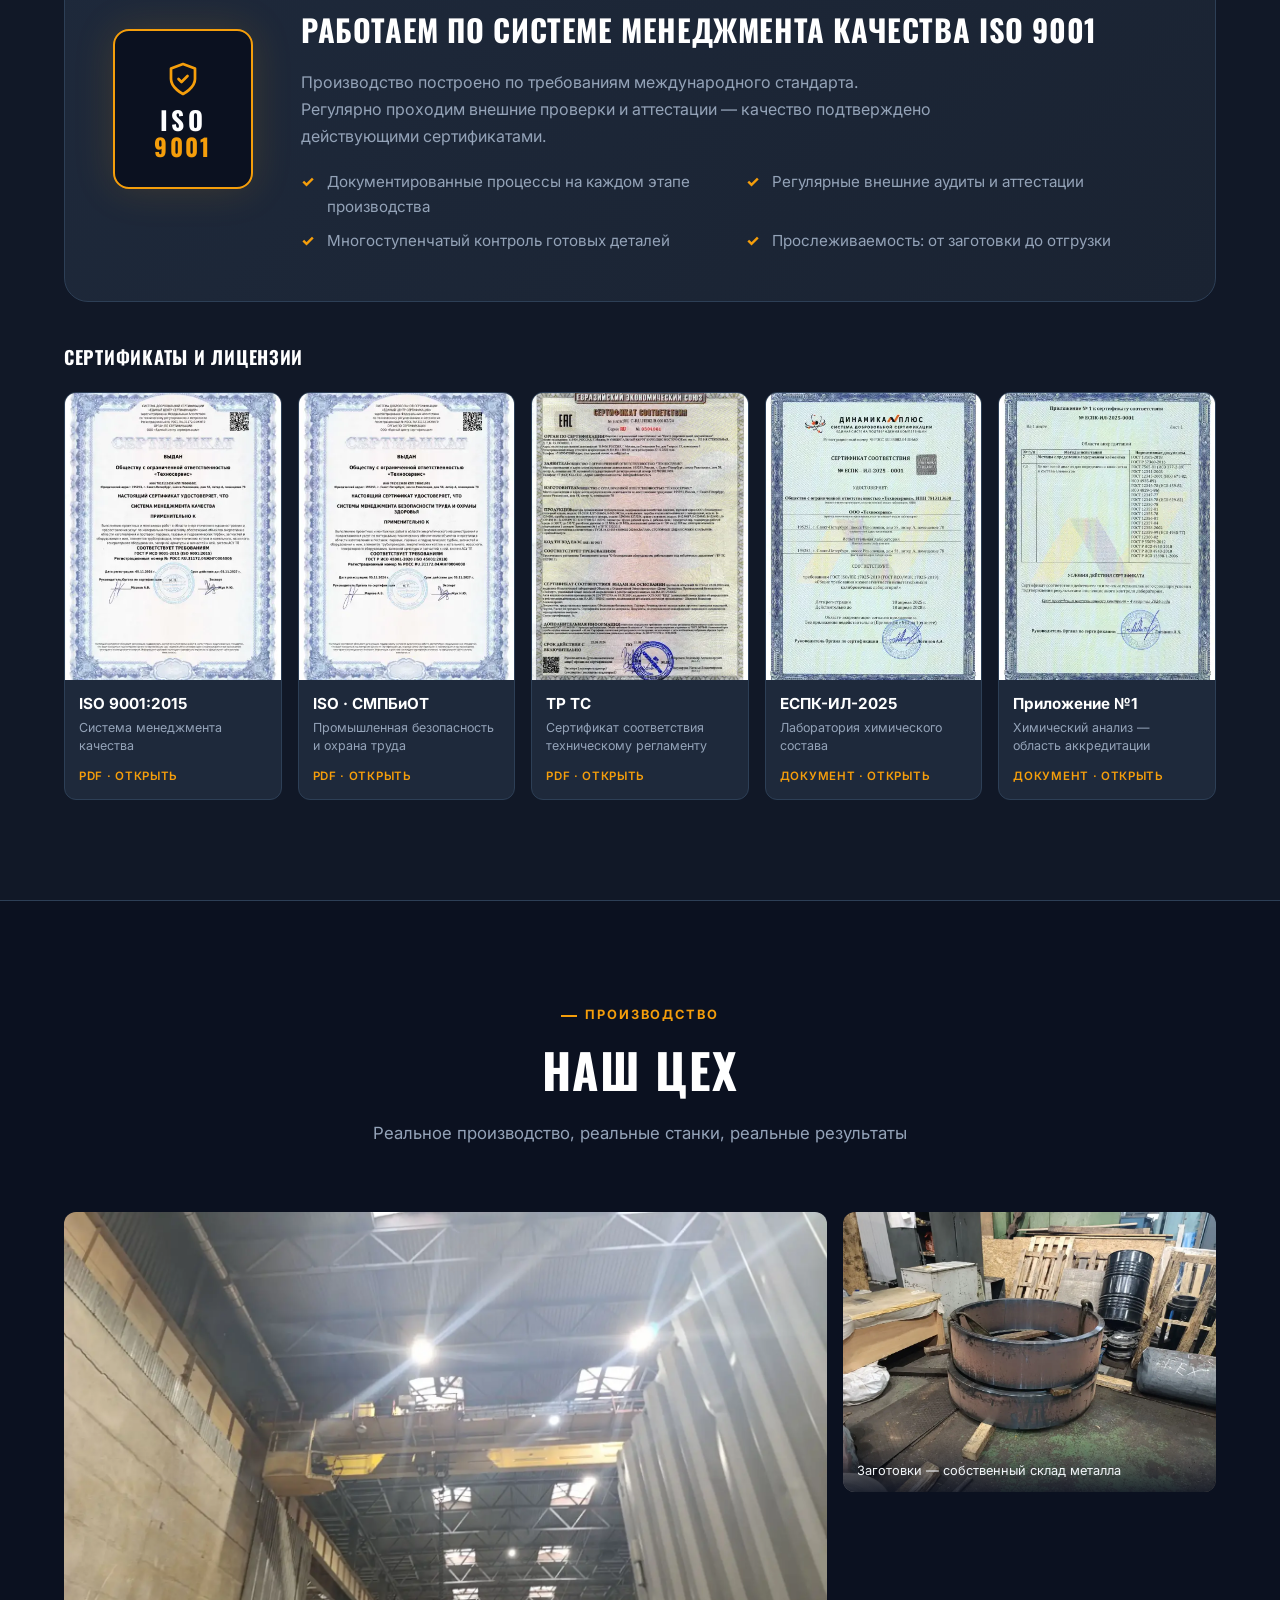
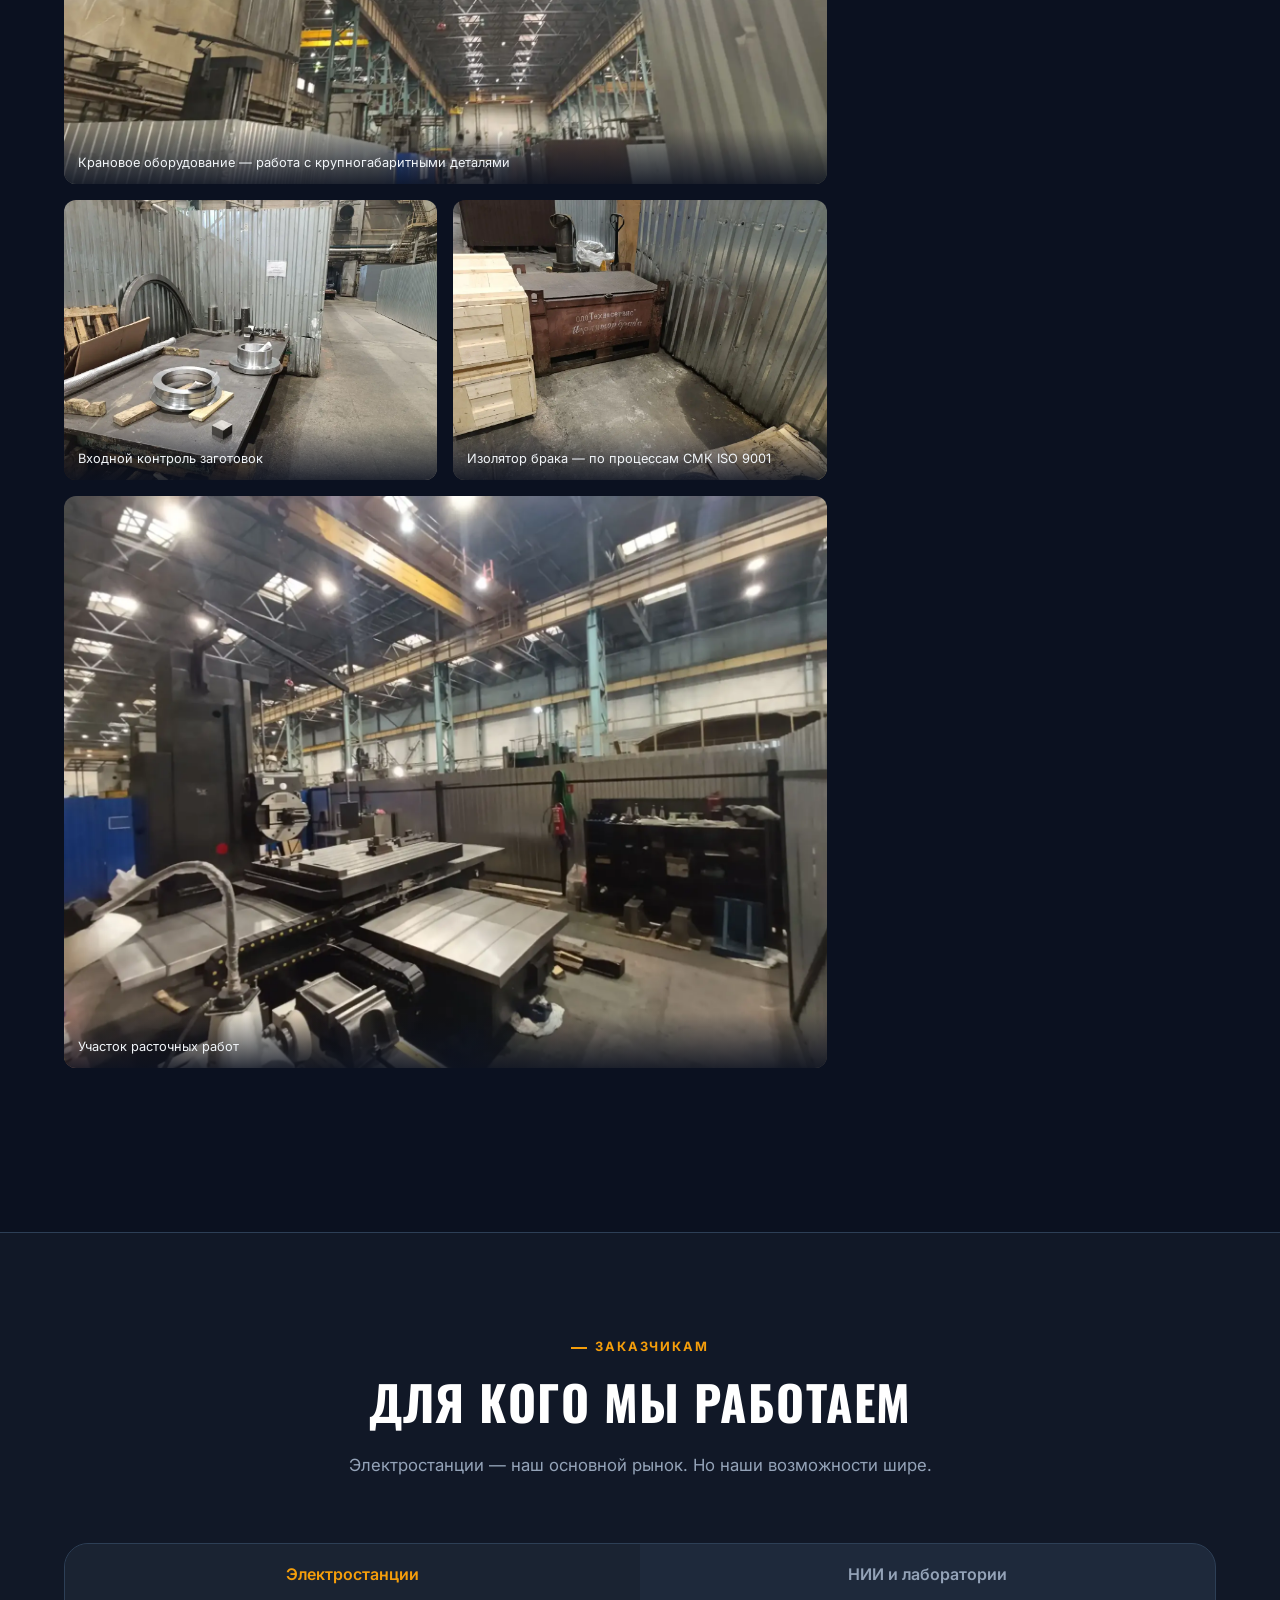
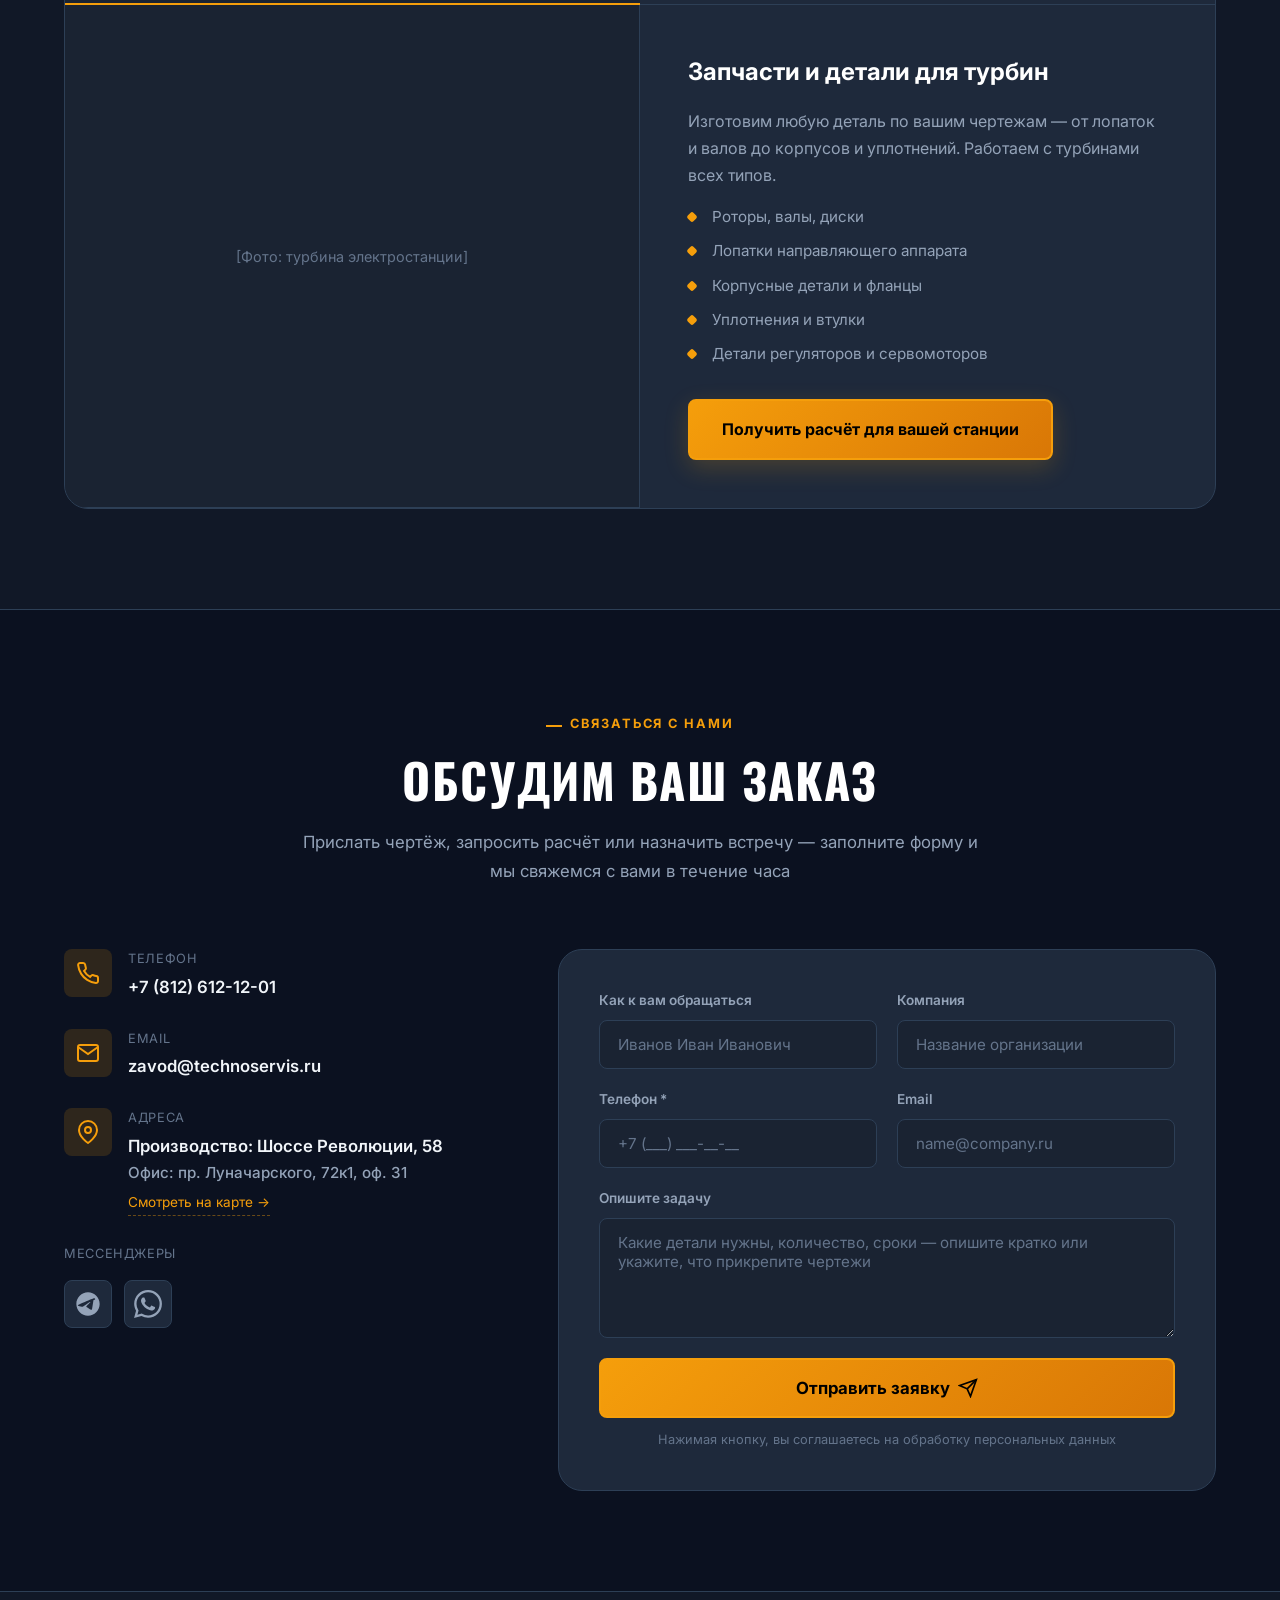
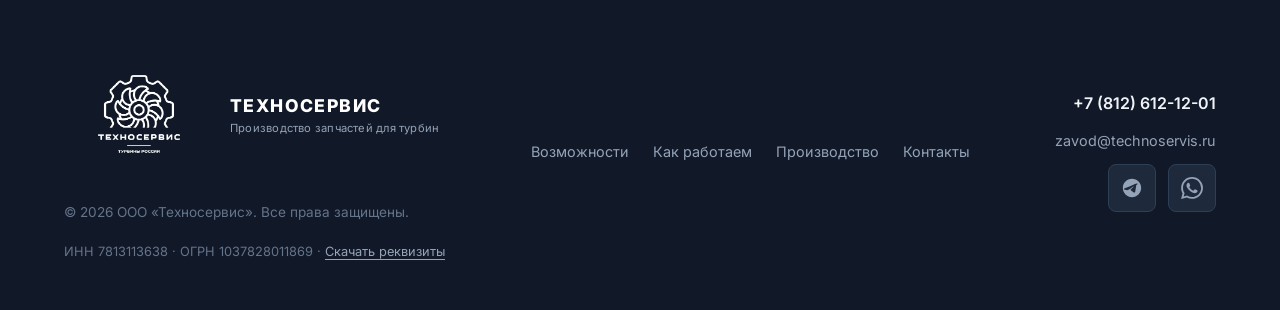
==== commit 538372d8: "Сертификаты и лицензии: 5 кликабельных документов - Сетка карточек с миниатюрами под баннером «Качес" ====
--- a/index.html
+++ b/index.html
@@ -5,6 +5,17 @@
     <meta name="viewport" content="width=device-width, initial-scale=1.0">
     <title>ООО «Техносервис» — Производство запчастей для турбин электростанций</title>
     <meta name="description" content="Изготовим любую деталь турбины по вашим чертежам. Более 30 лет на рынке. Собственный станочный парк с ЧПУ. Санкт-Петербург.">
+    <link rel="canonical" href="https://vlad-balan.github.io/tehnoservise/">
+    <meta property="og:type" content="website">
+    <meta property="og:site_name" content="ООО «Техносервис»">
+    <meta property="og:title" content="ООО «Техносервис» — производство запчастей для турбин электростанций">
+    <meta property="og:description" content="Изготовим любую деталь турбины по вашим чертежам. Более 30 лет на рынке. Собственный парк из 28 станков с ЧПУ. Санкт-Петербург.">
+    <meta property="og:url" content="https://vlad-balan.github.io/tehnoservise/">
+    <meta property="og:image" content="https://vlad-balan.github.io/tehnoservise/images/og-cover.jpg">
+    <meta property="og:image:width" content="1200">
+    <meta property="og:image:height" content="630">
+    <meta property="og:locale" content="ru_RU">
+    <meta name="twitter:card" content="summary_large_image">
     <link rel="preconnect" href="https://fonts.googleapis.com">
     <link rel="preconnect" href="https://fonts.gstatic.com" crossorigin>
     <link href="https://fonts.googleapis.com/css2?family=Inter:wght@400;500;600;700;800;900&family=Oswald:wght@500;600;700&display=swap" rel="stylesheet">
@@ -669,13 +680,60 @@
                             <li>Прослеживаемость: от заготовки до отгрузки</li>
                         </ul>
                     </div>
-                    <div class="quality__certs">
-                        <div class="quality__cert">
-                            <div class="img-placeholder">[Сертификат ISO 9001]</div>
-                        </div>
-                        <div class="quality__cert">
-                            <div class="img-placeholder">[Сертификат ISO 9001]</div>
-                        </div>
+                </div>
+                <div class="quality__docs anim-fade">
+                    <h3 class="quality__docs-title">Сертификаты и лицензии</h3>
+                    <div class="quality__docs-grid">
+                        <a class="doc-card" href="images/lisenses_and_certificates/cert-iso-9001-smk.pdf" target="_blank" rel="noopener">
+                            <div class="doc-card__img">
+                                <img src="images/lisenses_and_certificates/cert-iso-9001-smk-thumb.webp" alt="Сертификат ISO 9001:2015 — система менеджмента качества" loading="lazy">
+                            </div>
+                            <div class="doc-card__body">
+                                <span class="doc-card__title">ISO 9001:2015</span>
+                                <span class="doc-card__sub">Система менеджмента качества</span>
+                                <span class="doc-card__type">PDF · открыть</span>
+                            </div>
+                        </a>
+                        <a class="doc-card" href="images/lisenses_and_certificates/cert-iso-smbiot.pdf" target="_blank" rel="noopener">
+                            <div class="doc-card__img">
+                                <img src="images/lisenses_and_certificates/cert-iso-smbiot-thumb.webp" alt="Сертификат ISO — промышленная безопасность и охрана труда" loading="lazy">
+                            </div>
+                            <div class="doc-card__body">
+                                <span class="doc-card__title">ISO · СМПБиОТ</span>
+                                <span class="doc-card__sub">Промышленная безопасность и охрана труда</span>
+                                <span class="doc-card__type">PDF · открыть</span>
+                            </div>
+                        </a>
+                        <a class="doc-card" href="images/lisenses_and_certificates/cert-tr-ts.pdf" target="_blank" rel="noopener">
+                            <div class="doc-card__img">
+                                <img src="images/lisenses_and_certificates/cert-tr-ts-thumb.webp" alt="Сертификат соответствия ТР ТС" loading="lazy">
+                            </div>
+                            <div class="doc-card__body">
+                                <span class="doc-card__title">ТР ТС</span>
+                                <span class="doc-card__sub">Сертификат соответствия техническому регламенту</span>
+                                <span class="doc-card__type">PDF · открыть</span>
+                            </div>
+                        </a>
+                        <a class="doc-card" href="images/lisenses_and_certificates/cert-espk-il-2025-lab.webp" target="_blank" rel="noopener">
+                            <div class="doc-card__img">
+                                <img src="images/lisenses_and_certificates/cert-espk-il-2025-lab-thumb.webp" alt="Сертификат ЕСПК-ИЛ-2025-0001 — лаборатория химического состава" loading="lazy">
+                            </div>
+                            <div class="doc-card__body">
+                                <span class="doc-card__title">ЕСПК-ИЛ-2025</span>
+                                <span class="doc-card__sub">Лаборатория химического состава</span>
+                                <span class="doc-card__type">Документ · открыть</span>
+                            </div>
+                        </a>
+                        <a class="doc-card" href="images/lisenses_and_certificates/cert-espk-il-2025-appendix.webp" target="_blank" rel="noopener">
+                            <div class="doc-card__img">
+                                <img src="images/lisenses_and_certificates/cert-espk-il-2025-appendix-thumb.webp" alt="Приложение №1 к сертификату лаборатории — химический анализ" loading="lazy">
+                            </div>
+                            <div class="doc-card__body">
+                                <span class="doc-card__title">Приложение №1</span>
+                                <span class="doc-card__sub">Химический анализ — область аккредитации</span>
+                                <span class="doc-card__type">Документ · открыть</span>
+                            </div>
+                        </a>
                     </div>
                 </div>
             </div>
--- a/css/style.css
+++ b/css/style.css
@@ -1259,7 +1259,7 @@
 
 .quality__banner {
     display: grid;
-    grid-template-columns: auto 1fr auto;
+    grid-template-columns: auto 1fr;
     align-items: center;
     gap: 48px;
     padding: 48px;
@@ -1345,19 +1345,82 @@
     font-weight: 800;
 }
 
-.quality__certs {
-    display: flex;
+.quality__docs {
+    margin-top: 40px;
+}
+
+.quality__docs-title {
+    font-family: var(--font-display);
+    font-size: 1.15rem;
+    font-weight: 700;
+    text-transform: uppercase;
+    letter-spacing: 0.04em;
+    color: var(--color-white);
+    margin-bottom: 20px;
+}
+
+.quality__docs-grid {
+    display: grid;
+    grid-template-columns: repeat(auto-fill, minmax(180px, 1fr));
     gap: 16px;
 }
 
-.quality__cert {
-    width: 150px;
-    height: 200px;
-    border-radius: var(--radius-sm);
+.doc-card {
+    display: flex;
+    flex-direction: column;
+    background: var(--color-surface);
+    border: 1px solid var(--color-border);
+    border-radius: var(--radius-md);
     overflow: hidden;
-    border: 1px solid var(--color-border);
-    background: var(--color-bg-3);
-    flex-shrink: 0;
+    text-decoration: none;
+    transition: all var(--transition);
+}
+
+.doc-card:hover {
+    border-color: var(--color-accent);
+    transform: translateY(-4px);
+    box-shadow: var(--shadow-card);
+}
+
+.doc-card__img {
+    aspect-ratio: 3/4;
+    background: var(--color-white);
+    overflow: hidden;
+}
+
+.doc-card__img > img {
+    width: 100%;
+    height: 100%;
+    object-fit: cover;
+}
+
+.doc-card__body {
+    display: flex;
+    flex-direction: column;
+    gap: 3px;
+    padding: 12px 14px 14px;
+}
+
+.doc-card__title {
+    font-size: 0.95rem;
+    font-weight: 700;
+    color: var(--color-white);
+}
+
+.doc-card__sub {
+    font-size: 0.78rem;
+    color: var(--color-text-2);
+    line-height: 1.45;
+    flex: 1;
+}
+
+.doc-card__type {
+    margin-top: 8px;
+    font-size: 0.72rem;
+    font-weight: 600;
+    text-transform: uppercase;
+    letter-spacing: 0.06em;
+    color: var(--color-accent);
 }
 
 /* ---------- PRODUCTION ---------- */
@@ -2367,11 +2430,6 @@
         grid-template-columns: 1fr;
     }
 
-    .quality__cert {
-        width: 132px;
-        height: 176px;
-    }
-
     .requisites__card {
         padding: 24px;
     }
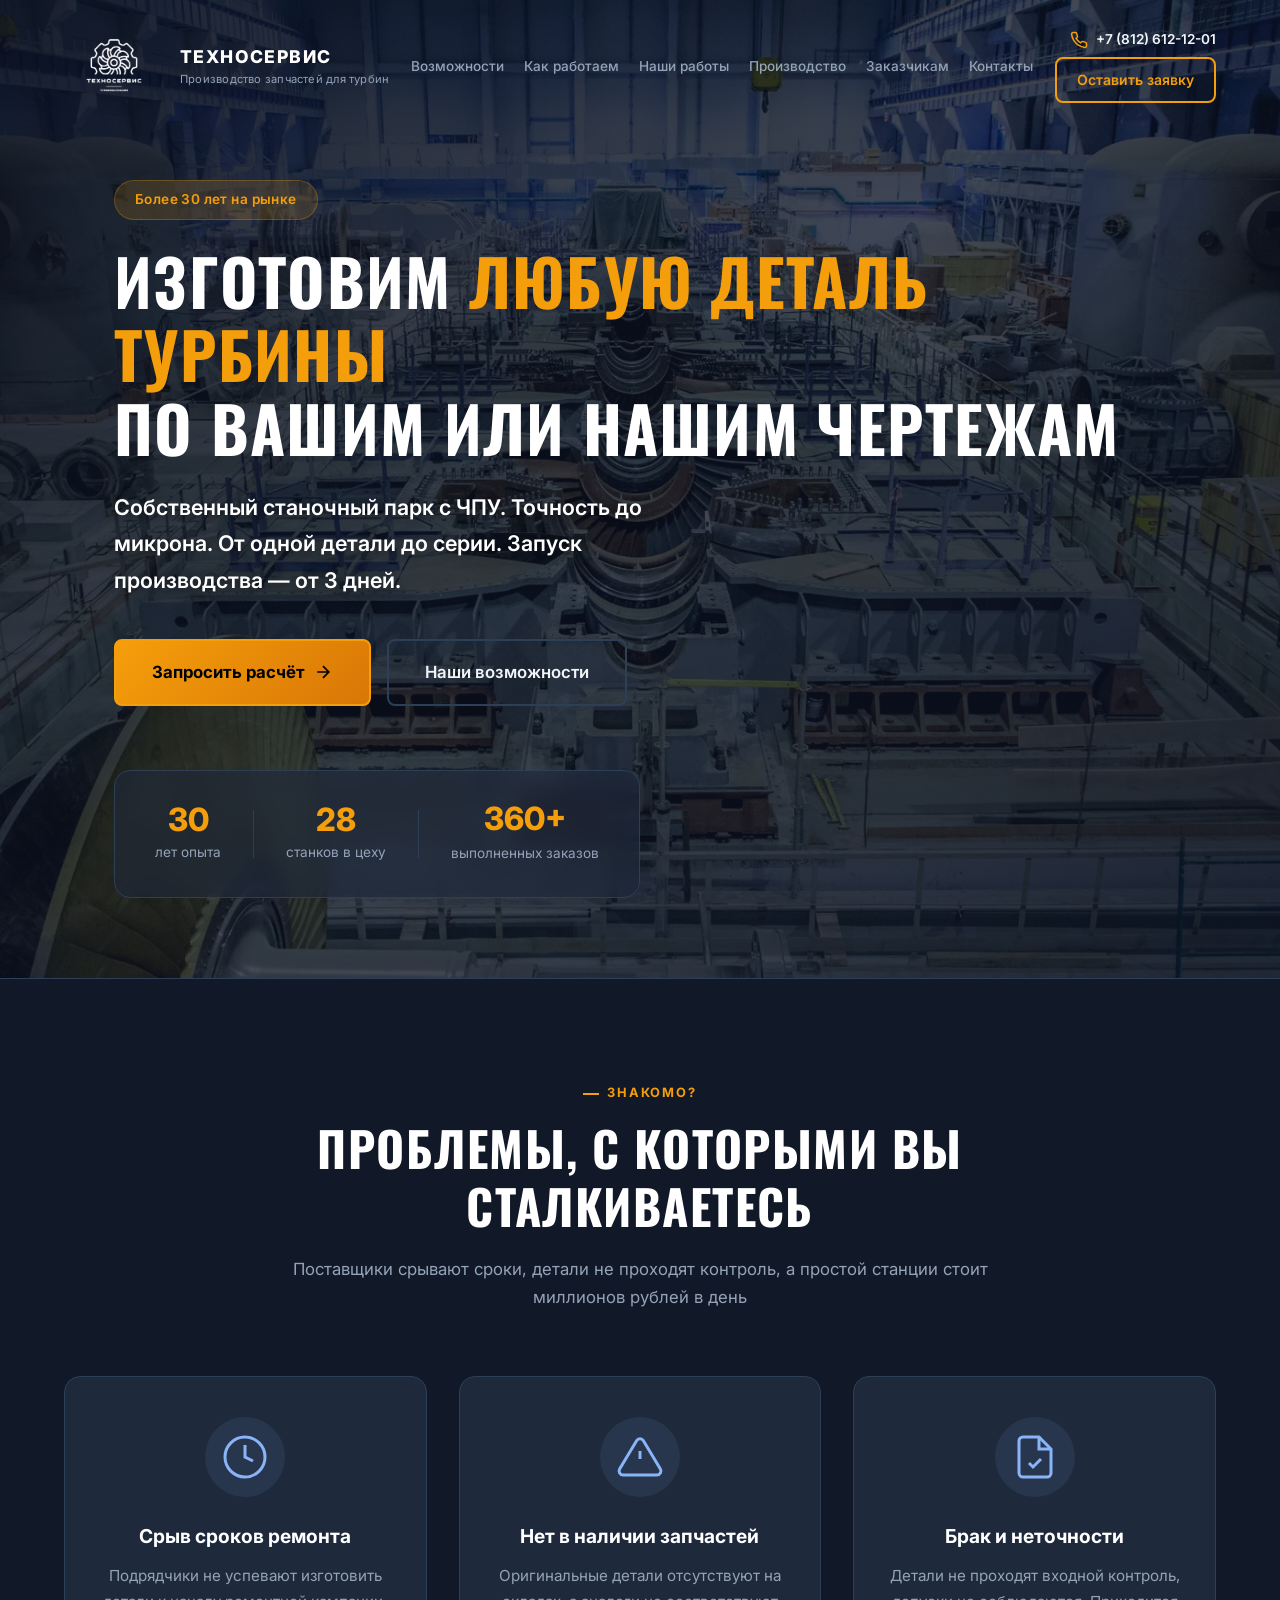
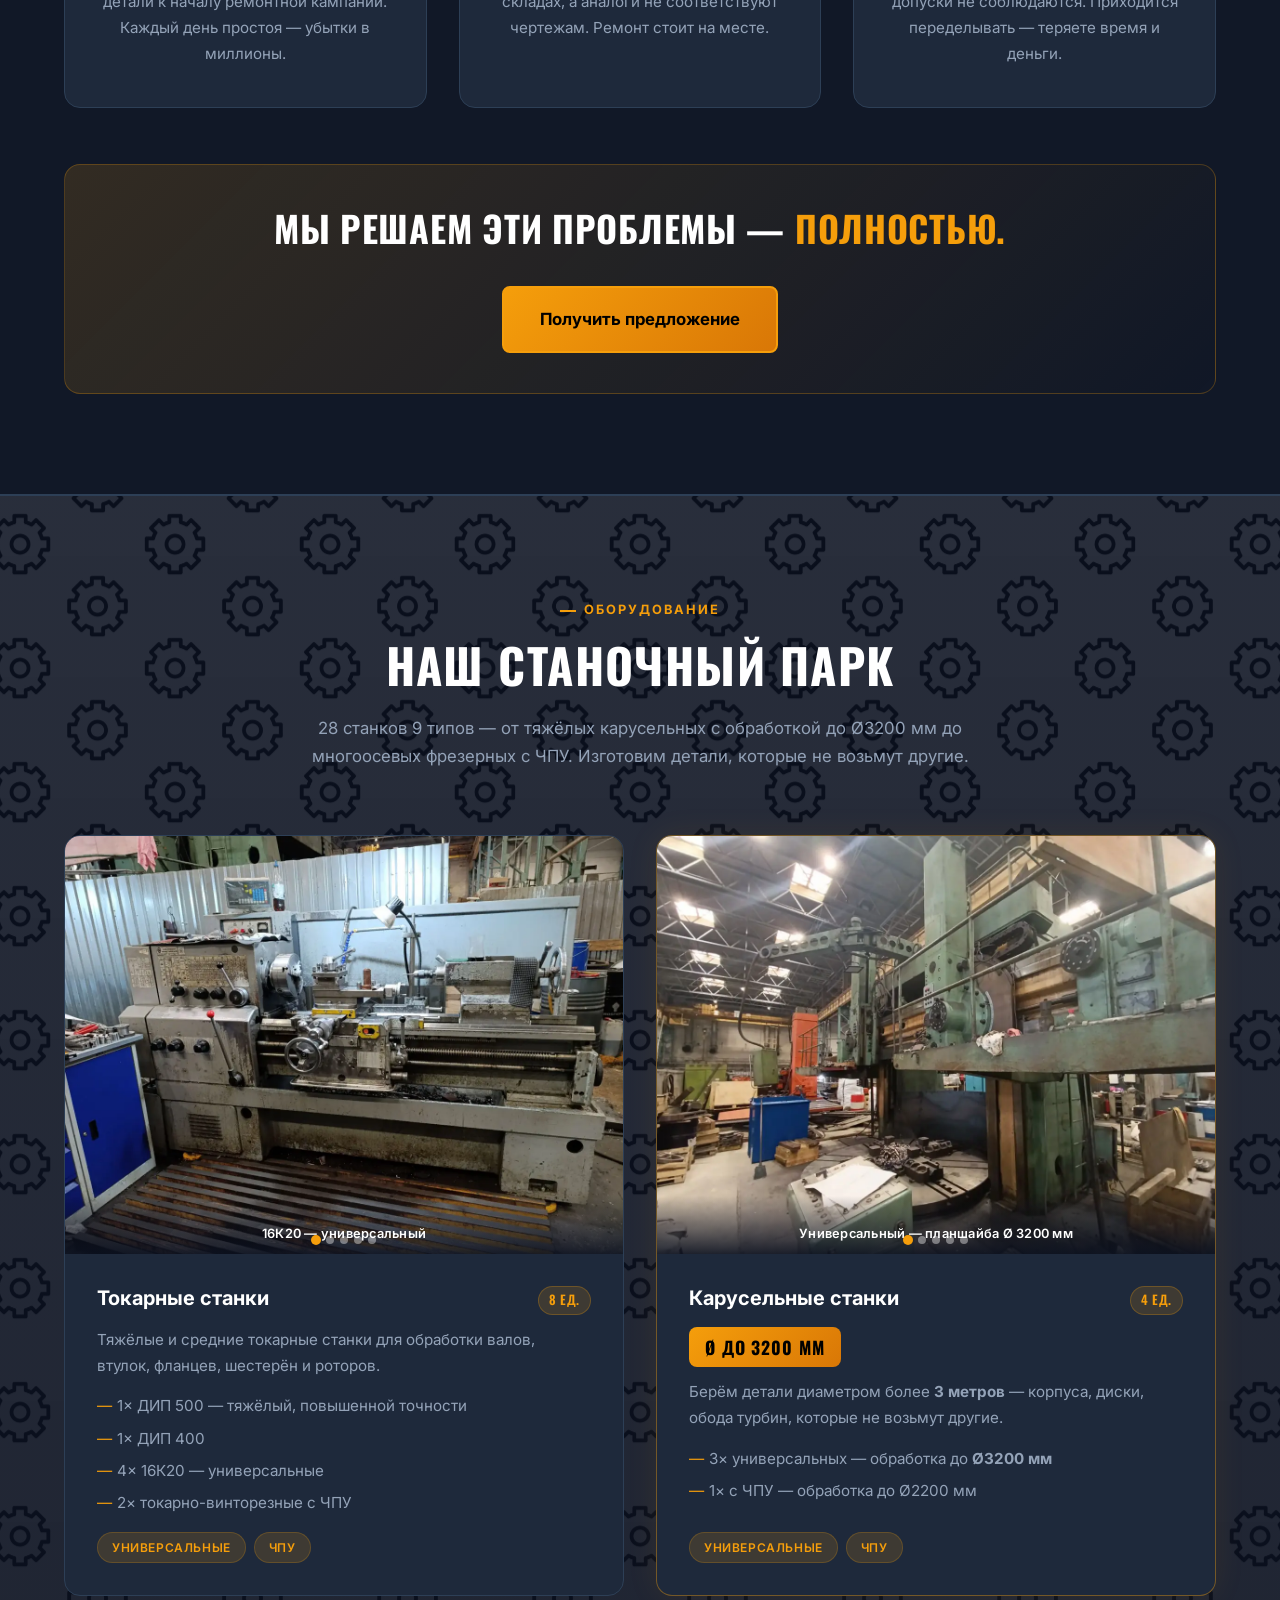
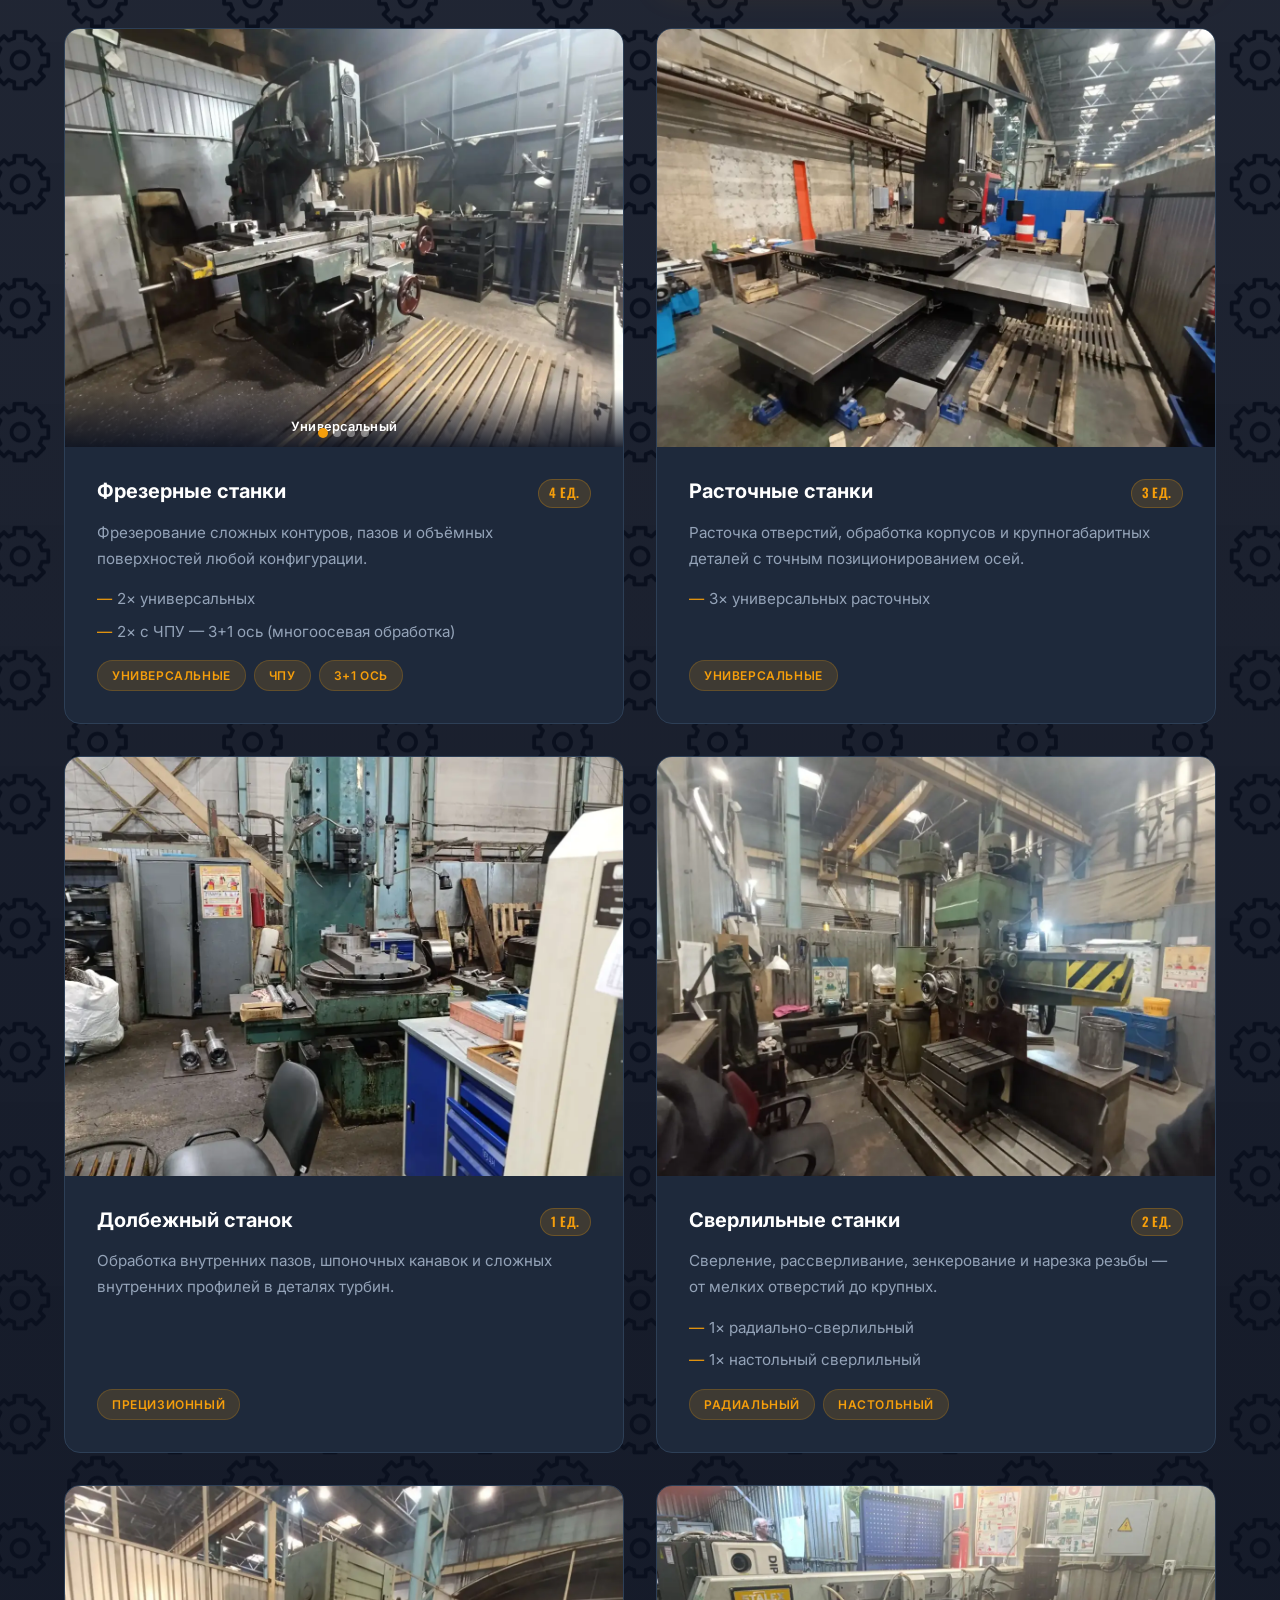
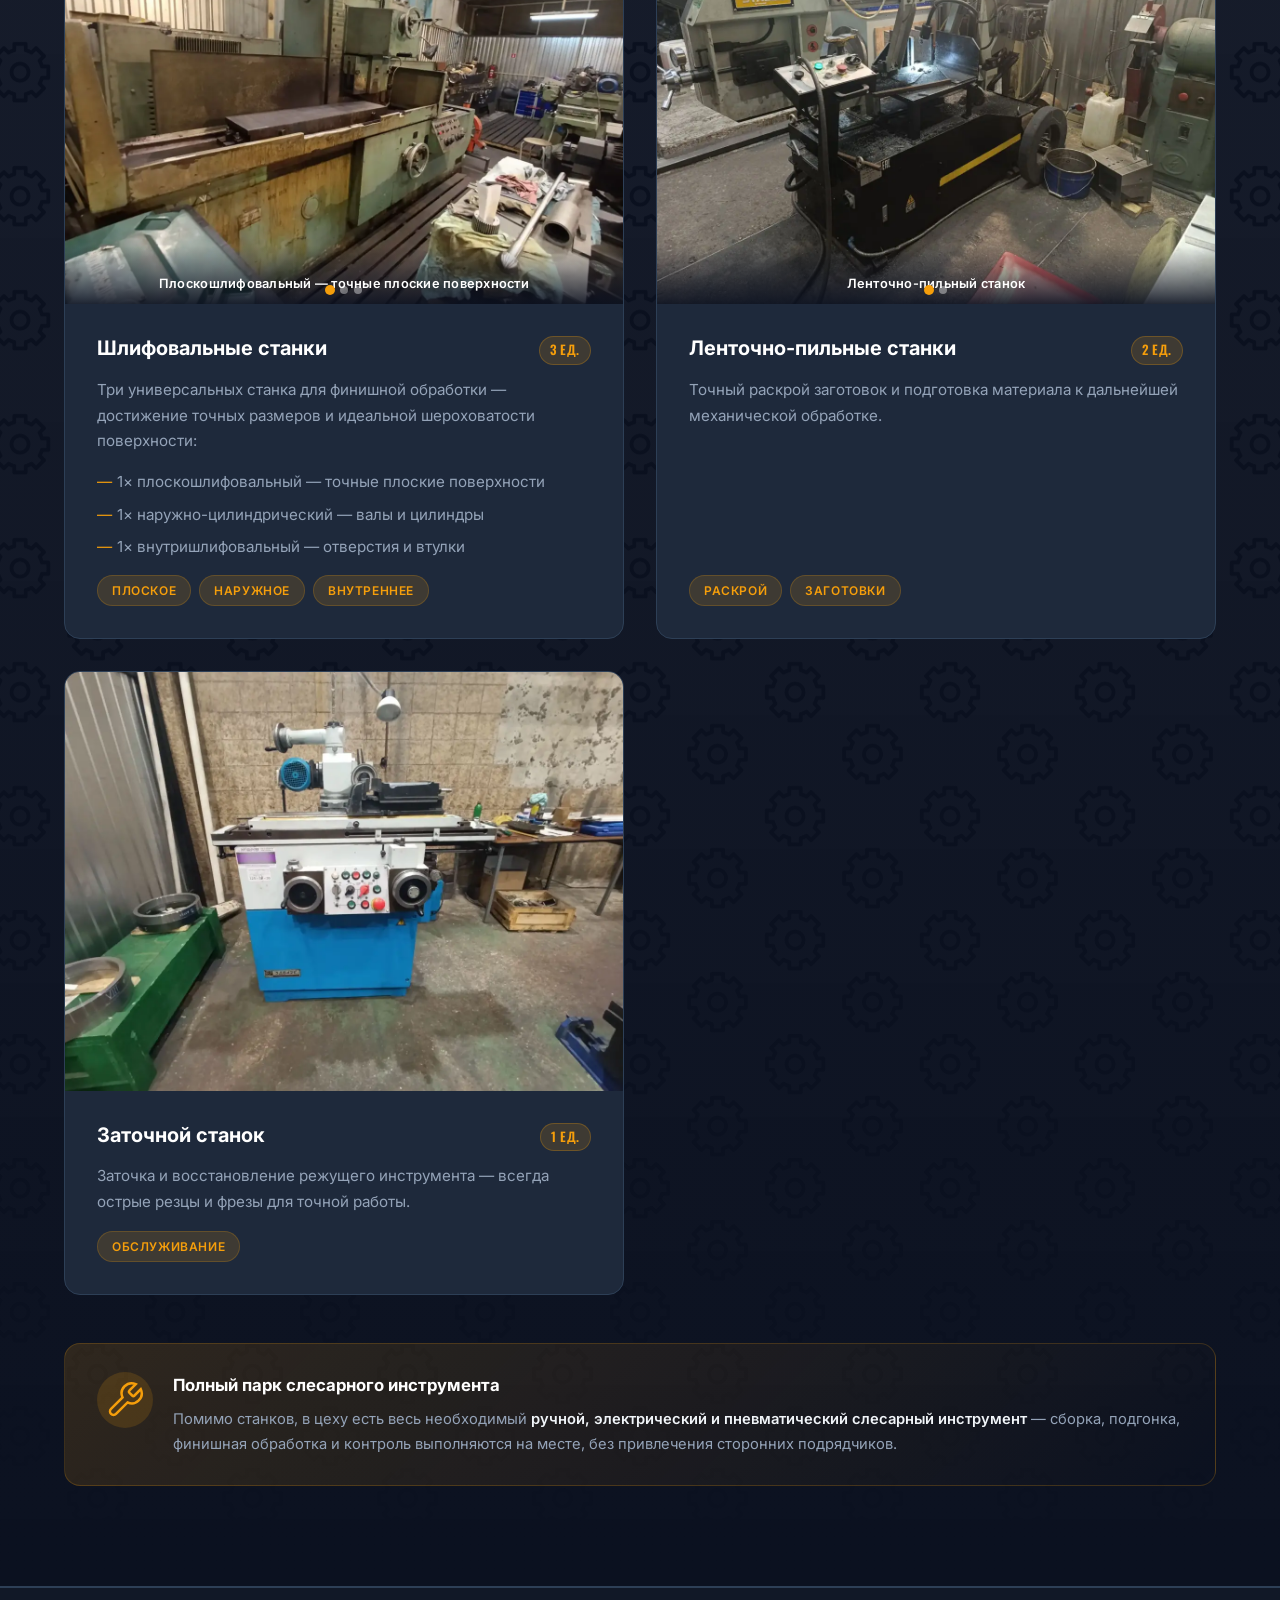
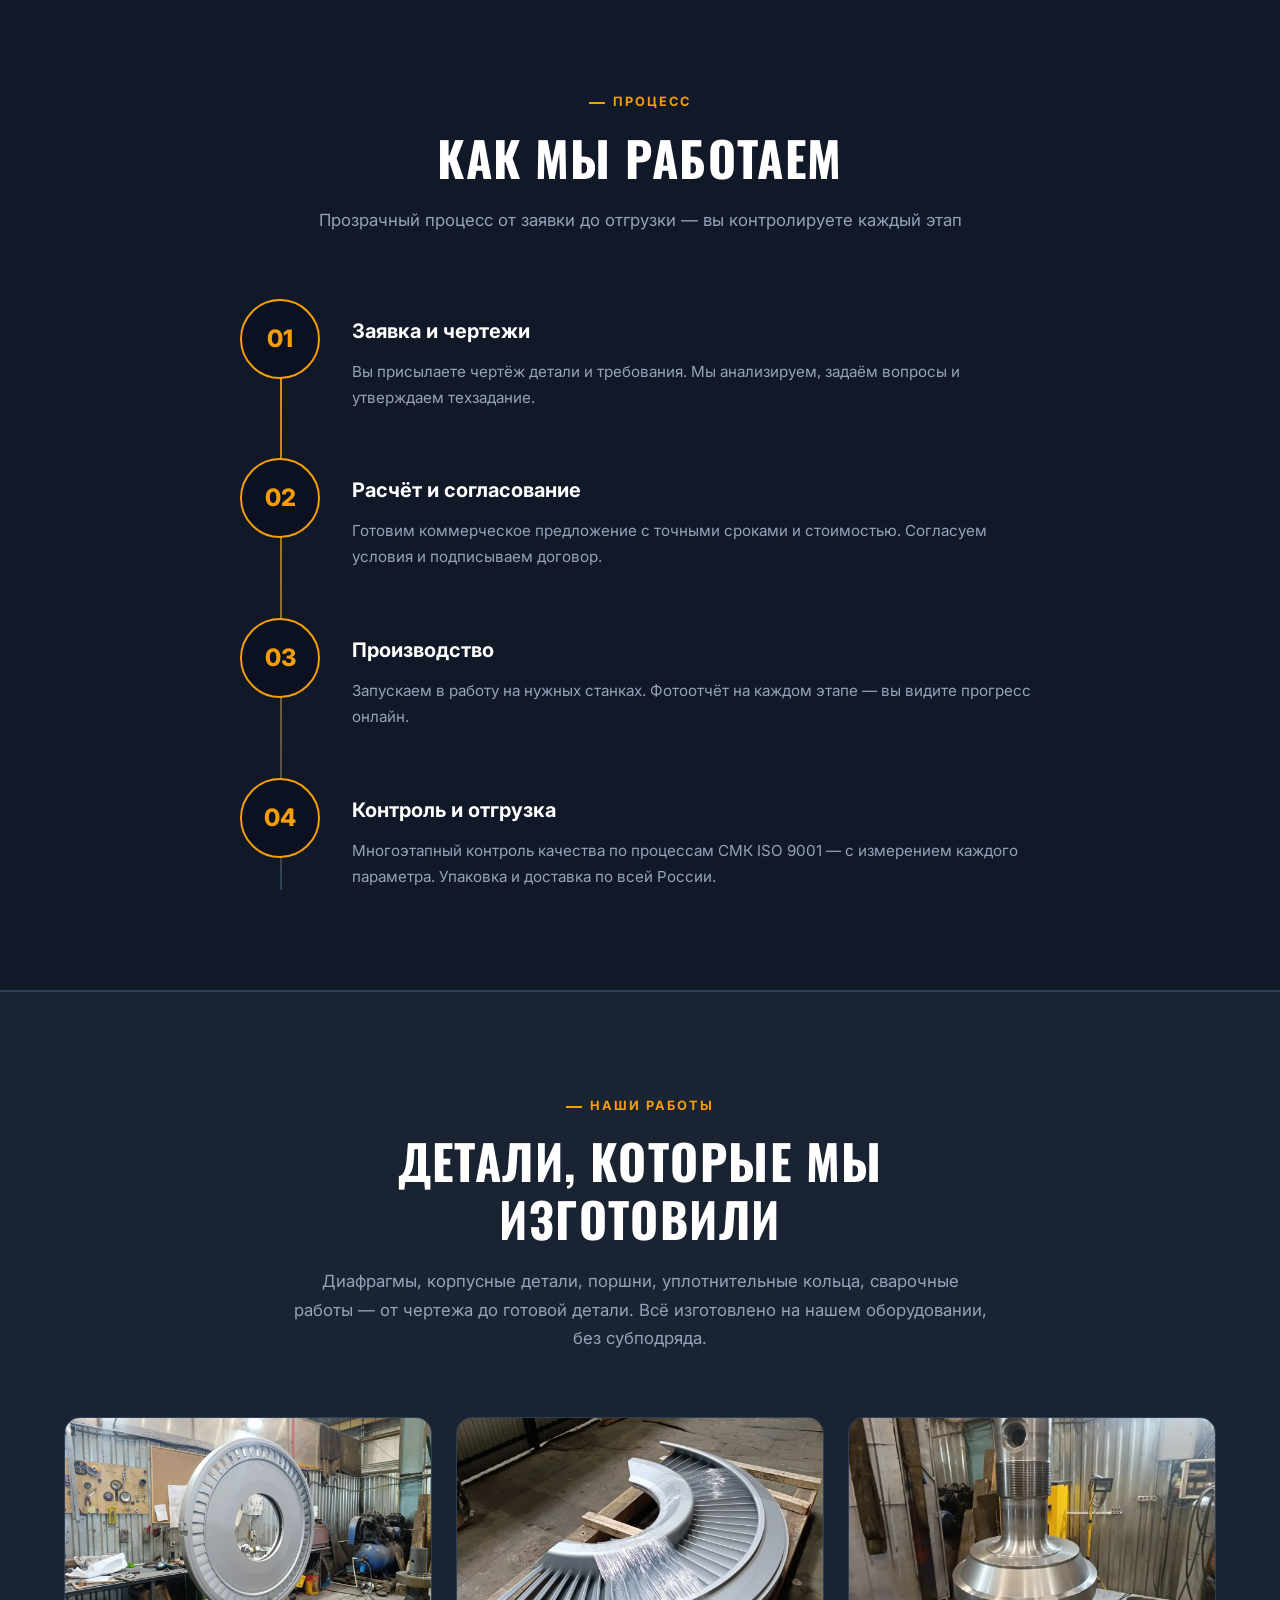
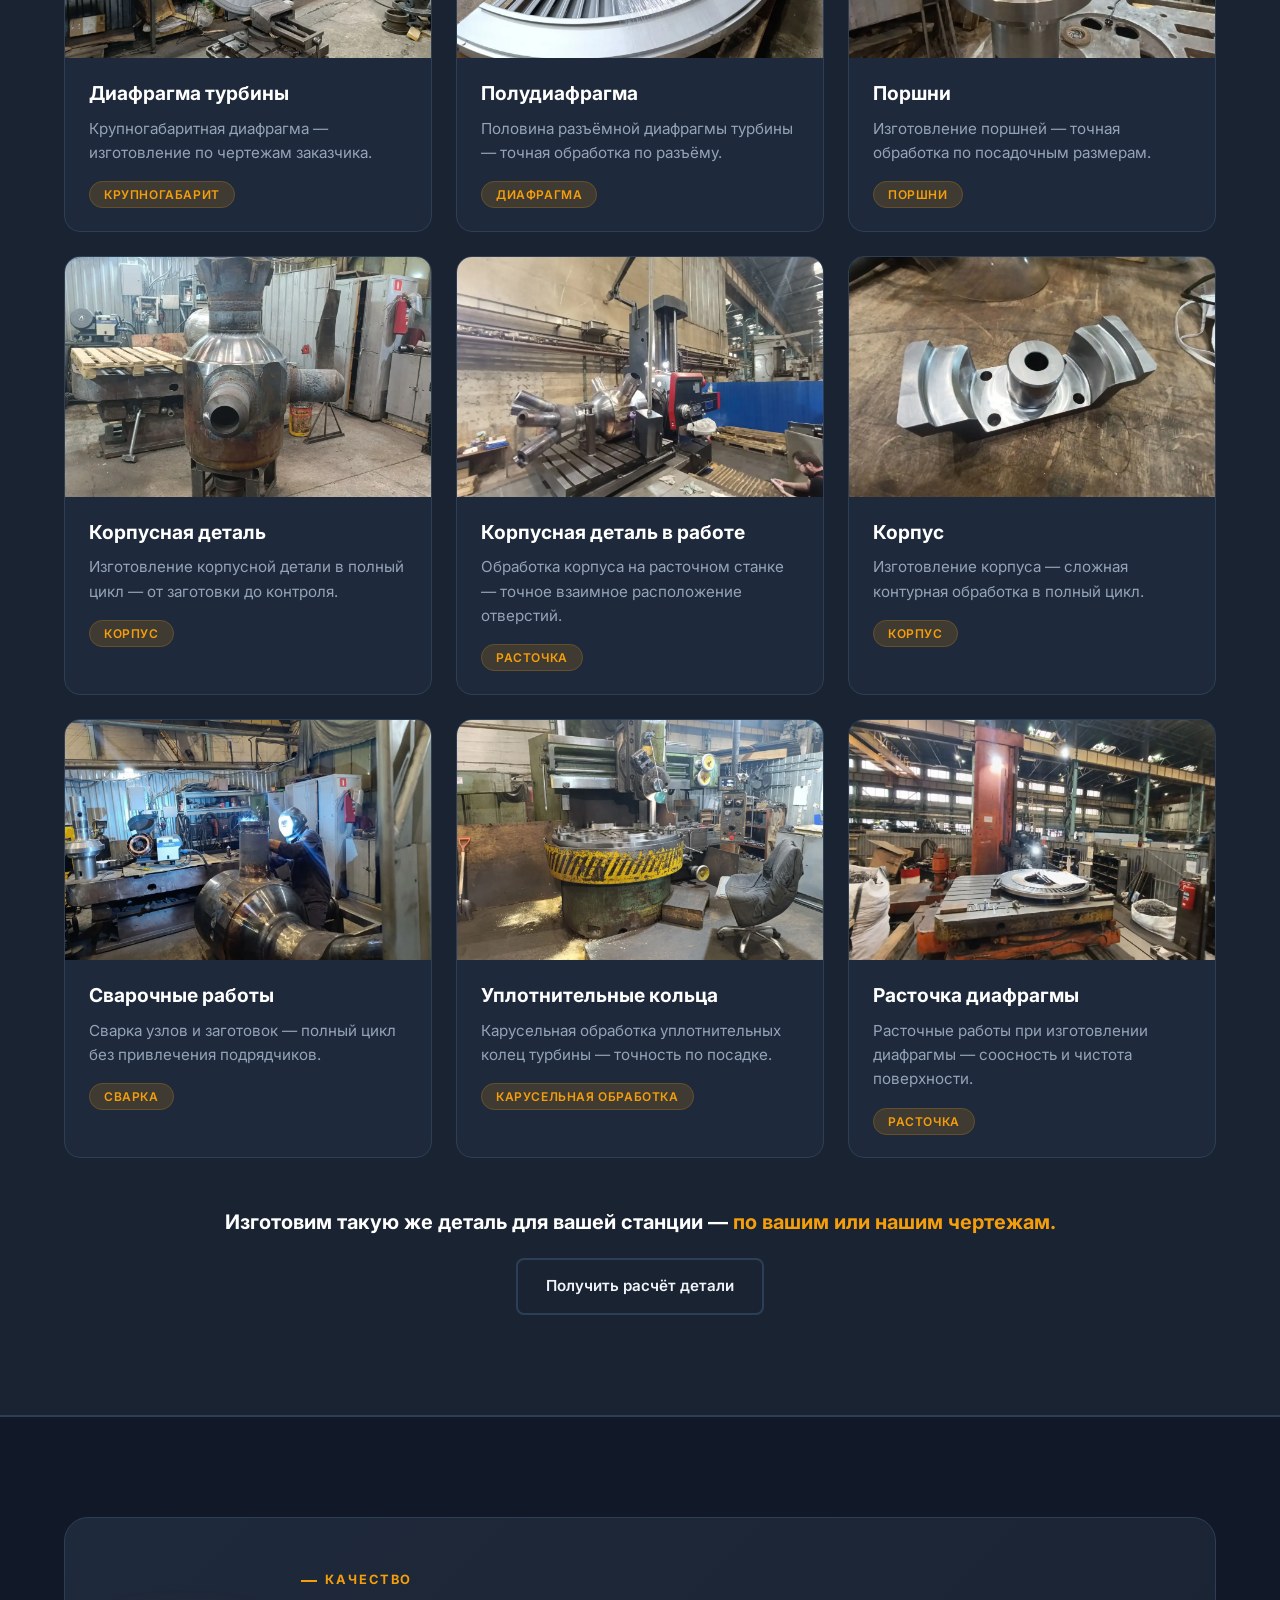
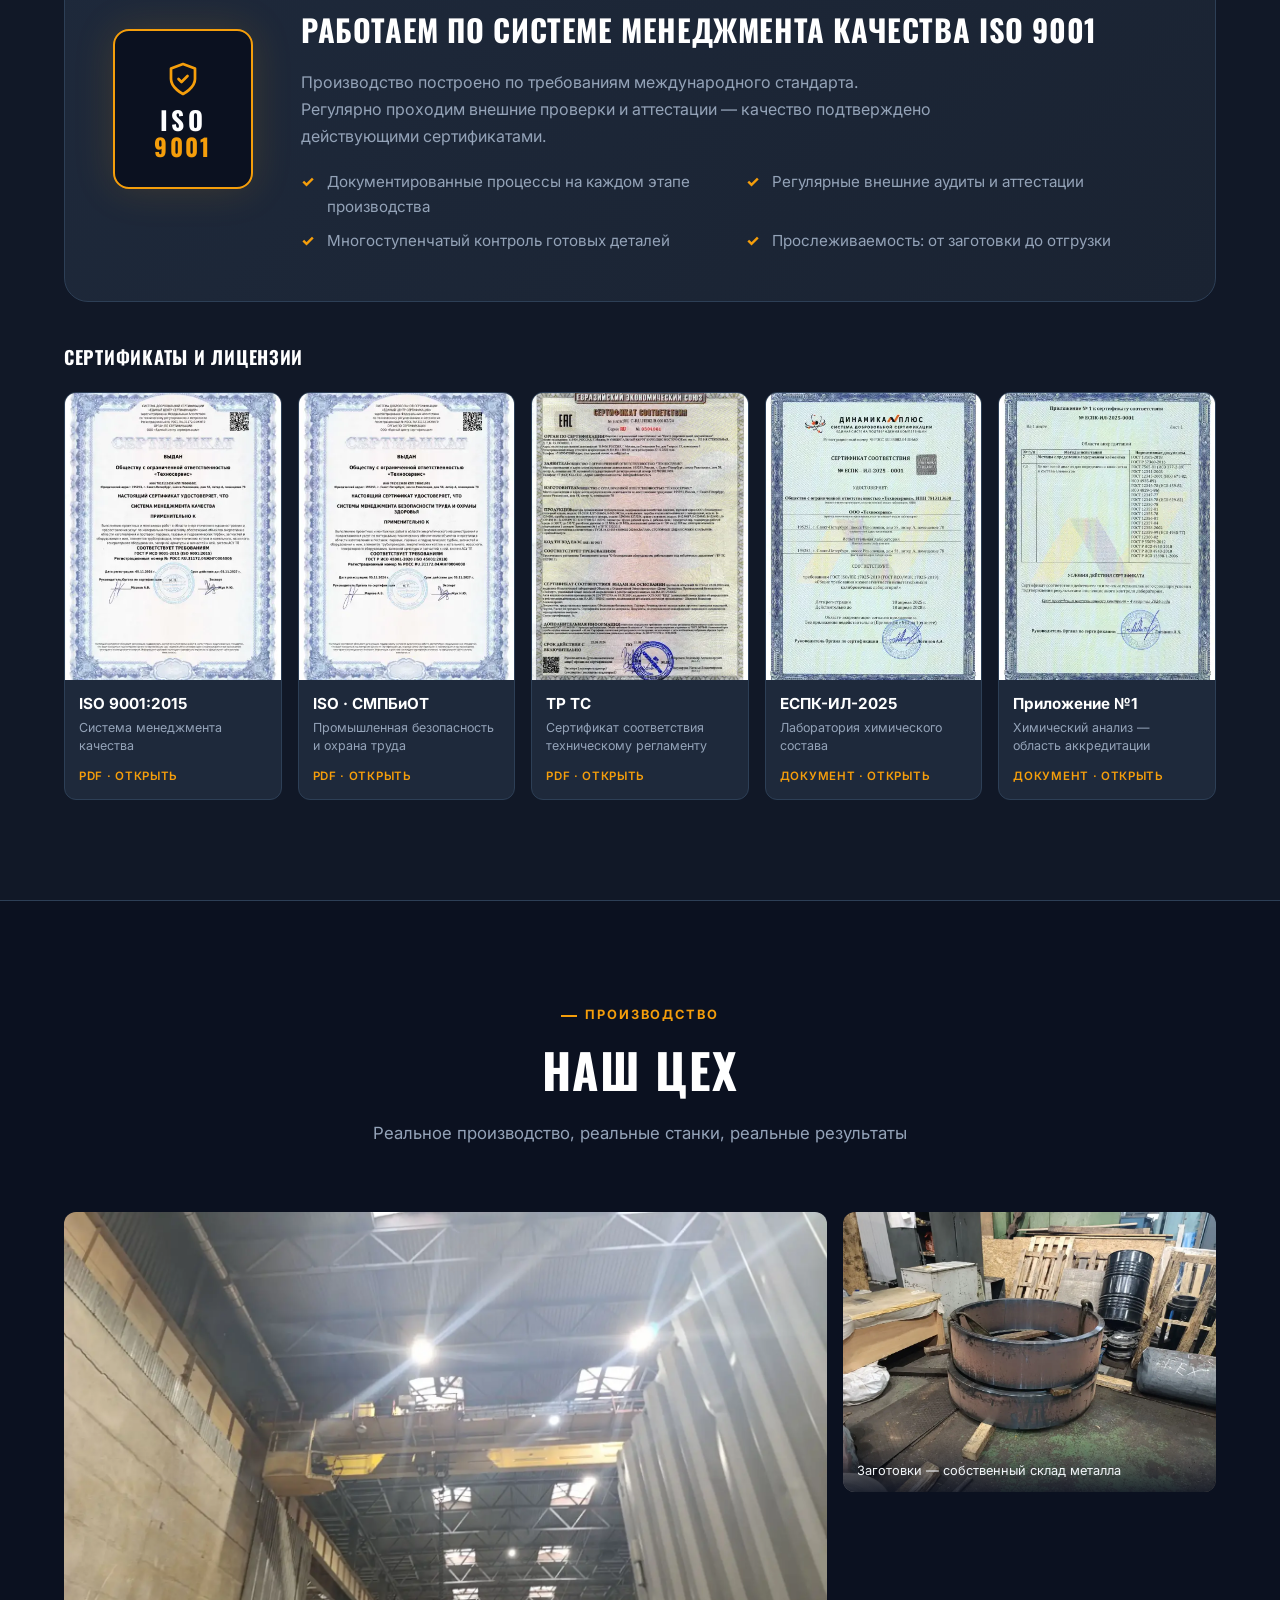
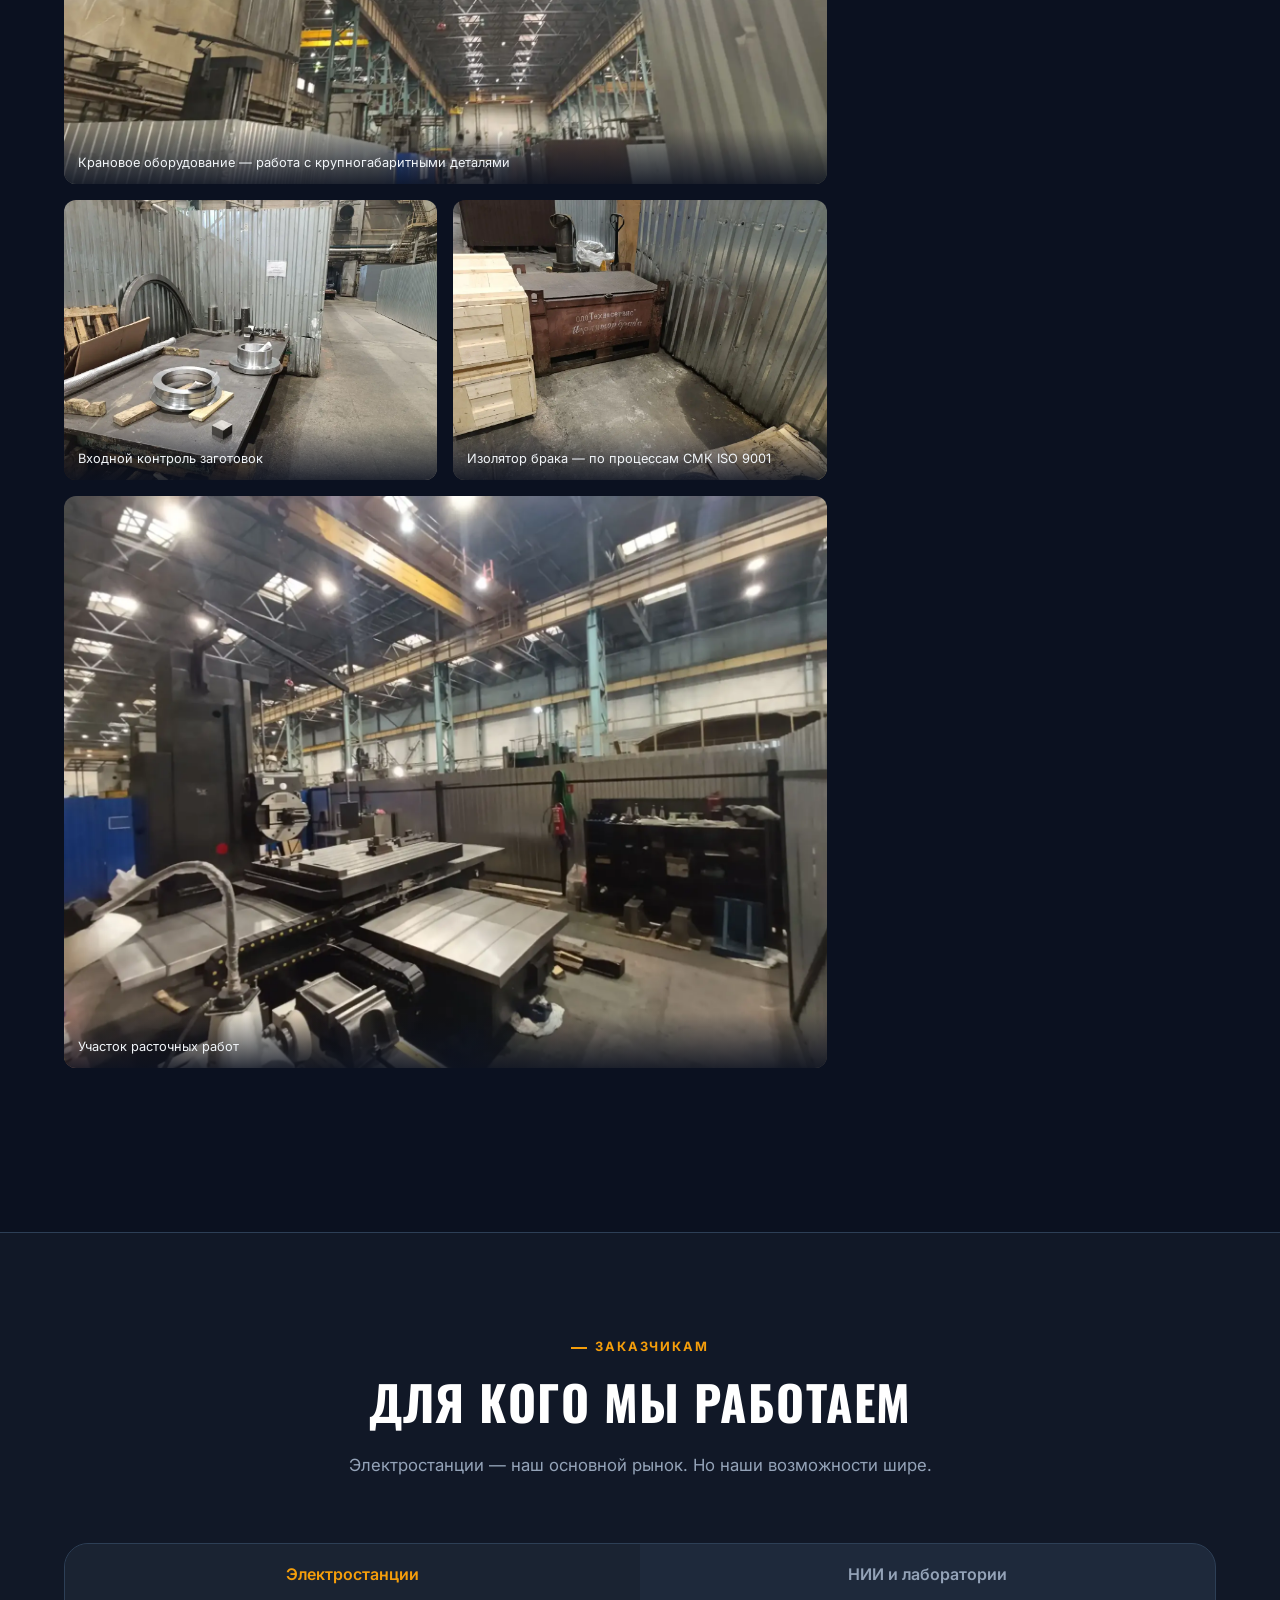
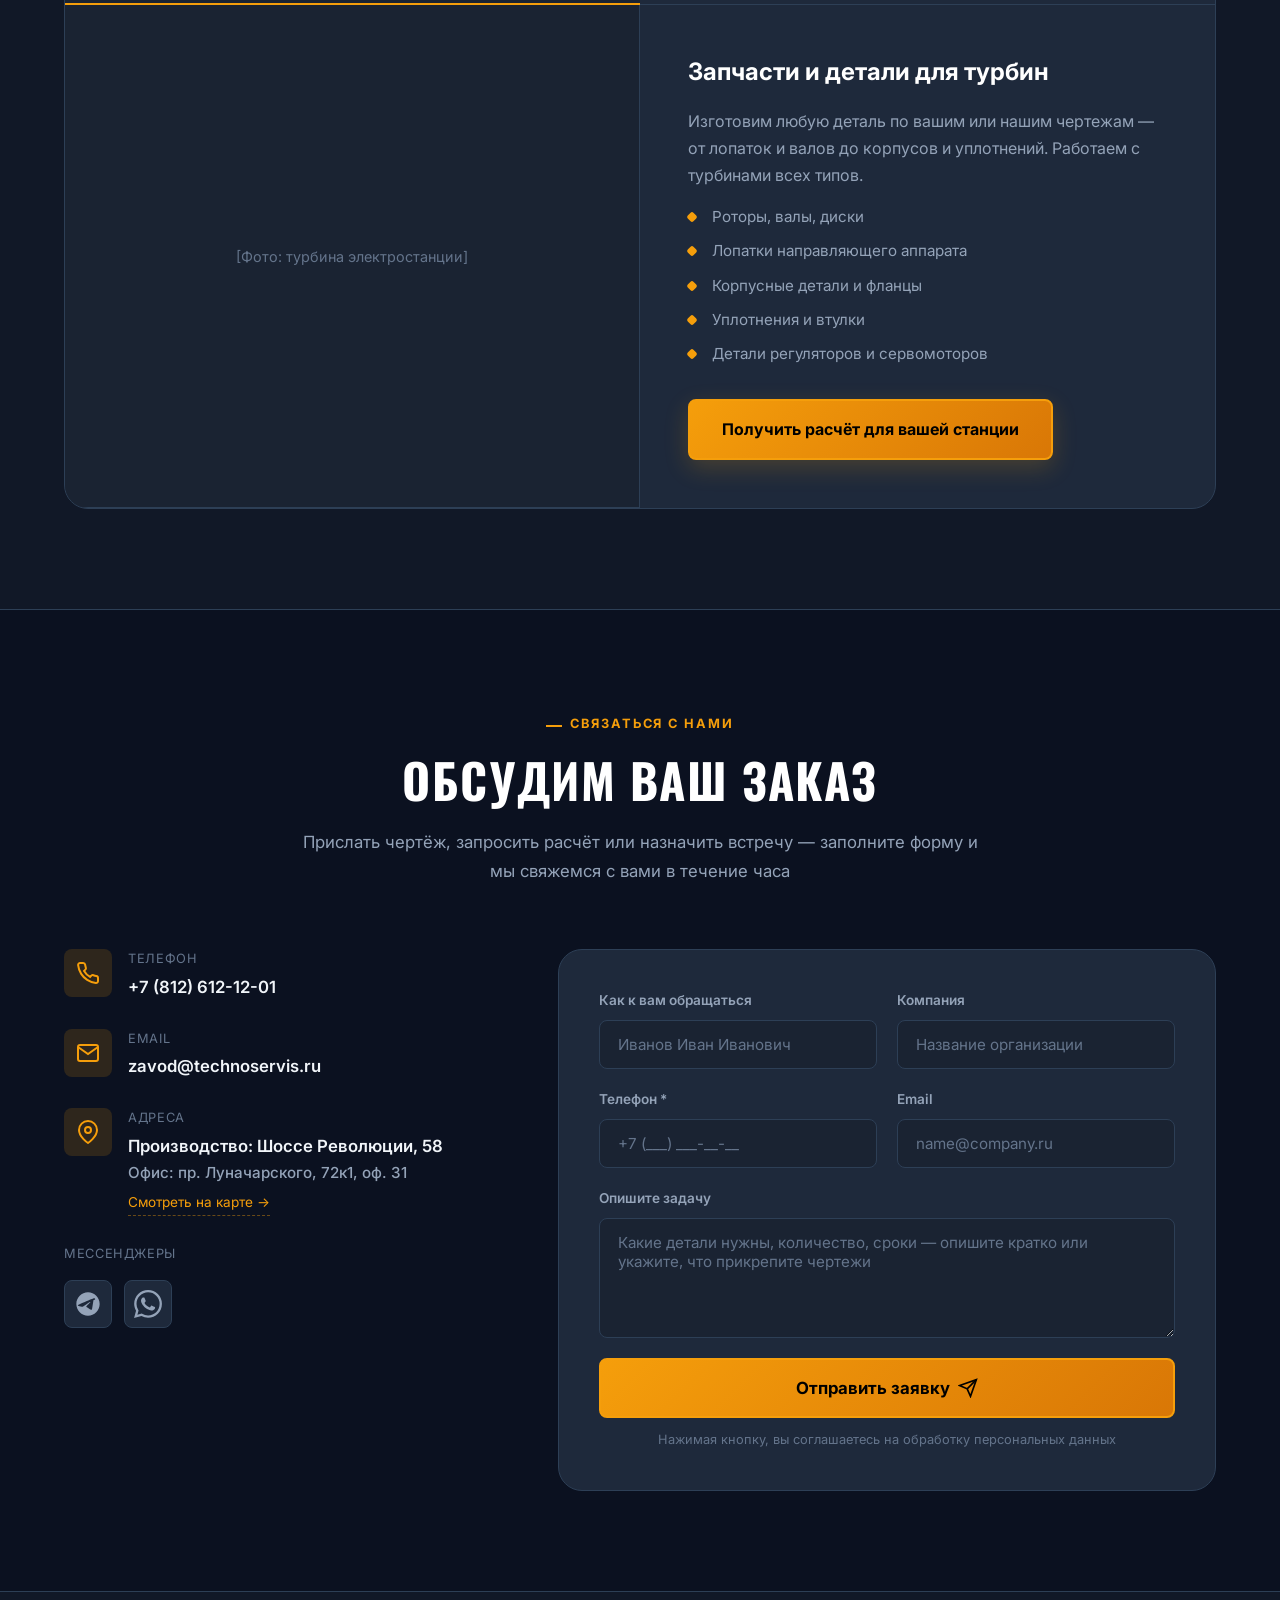
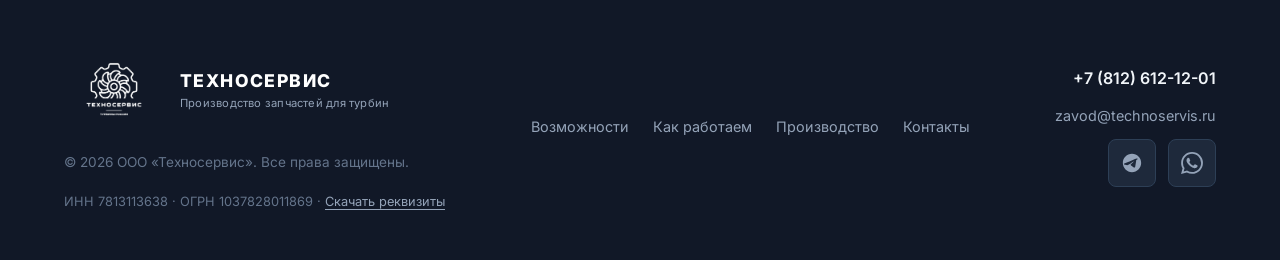
==== commit ff5668cb: "«По вашим чертежам» → «по вашим или нашим чертежам» Компания работает и по собственным чертежам — фо" ====
--- a/index.html
+++ b/index.html
@@ -4,12 +4,12 @@
     <meta charset="UTF-8">
     <meta name="viewport" content="width=device-width, initial-scale=1.0">
     <title>ООО «Техносервис» — Производство запчастей для турбин электростанций</title>
-    <meta name="description" content="Изготовим любую деталь турбины по вашим чертежам. Более 30 лет на рынке. Собственный станочный парк с ЧПУ. Санкт-Петербург.">
+    <meta name="description" content="Изготовим любую деталь турбины по вашим или нашим чертежам. Более 30 лет на рынке. Собственный станочный парк с ЧПУ. Санкт-Петербург.">
     <link rel="canonical" href="https://vlad-balan.github.io/tehnoservise/">
     <meta property="og:type" content="website">
     <meta property="og:site_name" content="ООО «Техносервис»">
     <meta property="og:title" content="ООО «Техносервис» — производство запчастей для турбин электростанций">
-    <meta property="og:description" content="Изготовим любую деталь турбины по вашим чертежам. Более 30 лет на рынке. Собственный парк из 28 станков с ЧПУ. Санкт-Петербург.">
+    <meta property="og:description" content="Изготовим любую деталь турбины по вашим или нашим чертежам. Более 30 лет на рынке. Собственный парк из 28 станков с ЧПУ. Санкт-Петербург.">
     <meta property="og:url" content="https://vlad-balan.github.io/tehnoservise/">
     <meta property="og:image" content="https://vlad-balan.github.io/tehnoservise/images/og-cover.jpg">
     <meta property="og:image:width" content="1200">
@@ -98,7 +98,7 @@
                 <div class="hero__badge fade-in">Более 30 лет на рынке</div>
                 <h1 class="hero__title fade-in">
                     Изготовим <span class="text-accent">любую деталь турбины</span><br>
-                    по вашим чертежам
+                    по вашим или нашим чертежам
                 </h1>
                 <p class="hero__subtitle fade-in">
                     <strong>Собственный станочный парк с ЧПУ. Точность до микрона.
@@ -556,7 +556,7 @@
                 <div class="section-header anim-fade">
                     <span class="section-label">Наши работы</span>
                     <h2 class="section-title">Детали, которые мы изготовили</h2>
-                    <p class="section-desc">Диафрагмы, корпусные детали, поршни, уплотнительные кольца, сварочные работы — от чертежа заказчика до готовой детали. Всё изготовлено на нашем оборудовании, без субподряда.</p>
+                    <p class="section-desc">Диафрагмы, корпусные детали, поршни, уплотнительные кольца, сварочные работы — от чертежа до готовой детали. Всё изготовлено на нашем оборудовании, без субподряда.</p>
                 </div>
                 <div class="works__grid">
                     <div class="work-card anim-fade">
@@ -651,7 +651,7 @@
                     </div>
                 </div>
                 <div class="works__cta anim-fade">
-                    <p class="works__cta-text">Изготовим такую же деталь для вашей станции — <span class="text-accent">по вашим чертежам.</span></p>
+                    <p class="works__cta-text">Изготовим такую же деталь для вашей станции — <span class="text-accent">по вашим или нашим чертежам.</span></p>
                     <a href="#contact" class="btn btn--outline">Получить расчёт детали</a>
                 </div>
             </div>
@@ -792,7 +792,7 @@
                             </div>
                             <div class="tab-content__text">
                                 <h3>Запчасти и детали для турбин</h3>
-                                <p>Изготовим любую деталь по вашим чертежам — от лопаток и валов до корпусов и уплотнений. Работаем с турбинами всех типов.</p>
+                                <p>Изготовим любую деталь по вашим или нашим чертежам — от лопаток и валов до корпусов и уплотнений. Работаем с турбинами всех типов.</p>
                                 <ul>
                                     <li>Роторы, валы, диски</li>
                                     <li>Лопатки направляющего аппарата</li>
--- a/css/style.css
+++ b/css/style.css
@@ -287,9 +287,24 @@
 /* Header Actions */
 .header__actions {
     display: flex;
-    align-items: center;
-    gap: 16px;
+    flex-direction: column;
+    align-items: flex-end;
+    gap: 6px;
     flex-shrink: 0;
+}
+
+.header__cta {
+    border-color: var(--color-accent);
+    color: var(--color-accent);
+    background: transparent;
+}
+
+.header__cta:hover {
+    background: var(--color-accent);
+    border-color: var(--color-accent);
+    color: var(--color-black);
+    box-shadow: var(--shadow-glow);
+    transform: translateY(-1px);
 }
 
 .header__phone {
@@ -707,9 +722,9 @@
 }
 
 .pain-card:hover {
-    border-color: var(--color-accent-2);
+    border-color: var(--color-accent);
     transform: translateY(-4px);
-    box-shadow: 0 8px 32px rgba(239, 68, 68, 0.1);
+    box-shadow: 0 8px 32px rgba(245, 158, 11, 0.08);
 }
 
 .pain-card__icon {
@@ -719,12 +734,12 @@
     width: 80px;
     height: 80px;
     border-radius: 50%;
-    background: rgba(239, 68, 68, 0.1);
+    background: rgba(138, 180, 248, 0.09);
     margin-bottom: 24px;
 }
 
 .pain-card__icon svg {
-    color: var(--color-accent-2);
+    color: #8AB4F8;
 }
 
 .pain-card__title {
@@ -746,7 +761,7 @@
     left: 10%;
     right: 10%;
     height: 2px;
-    background: var(--color-accent-2);
+    background: var(--color-accent);
     opacity: 0;
     transform: rotate(-12deg);
     transition: opacity var(--transition);
@@ -2132,6 +2147,59 @@
 /* ---------- RESPONSIVE ---------- */
 
 /* Tablet */
+/* Промежуточные экраны (1025–1340px): компактная шапка, чтобы меню
+   и кнопка «Оставить заявку» не обрезались */
+/* Широкие экраны (≥1341px): контейнер шапки всё равно 1200px.
+   Телефон и кнопка стоят столбиком — места хватает на меню 0.85rem */
+@media (min-width: 1341px) {
+    .nav__list {
+        gap: 24px;
+    }
+
+    .nav__link {
+        font-size: 0.85rem;
+    }
+}
+
+@media (min-width: 1025px) and (max-width: 1340px) {
+    .header__inner {
+        gap: 20px;
+    }
+
+    .logo__icon {
+        width: 100px;
+        height: 100px;
+    }
+
+    .nav__list {
+        gap: 20px;
+    }
+
+    .nav__link {
+        font-size: 0.85rem;
+    }
+
+    .header__phone {
+        font-size: 0.85rem;
+    }
+}
+
+/* Узкая полоса десктопа: телефон прячем (он есть в контактах и футере),
+   кнопку «Оставить заявку» сохраняем */
+@media (min-width: 1025px) and (max-width: 1250px) {
+    .header__phone {
+        display: none;
+    }
+
+    .nav__list {
+        gap: 16px;
+    }
+
+    .nav__link {
+        font-size: 0.8rem;
+    }
+}
+
 @media (max-width: 1024px) {
     :root {
         --section-py: 80px;
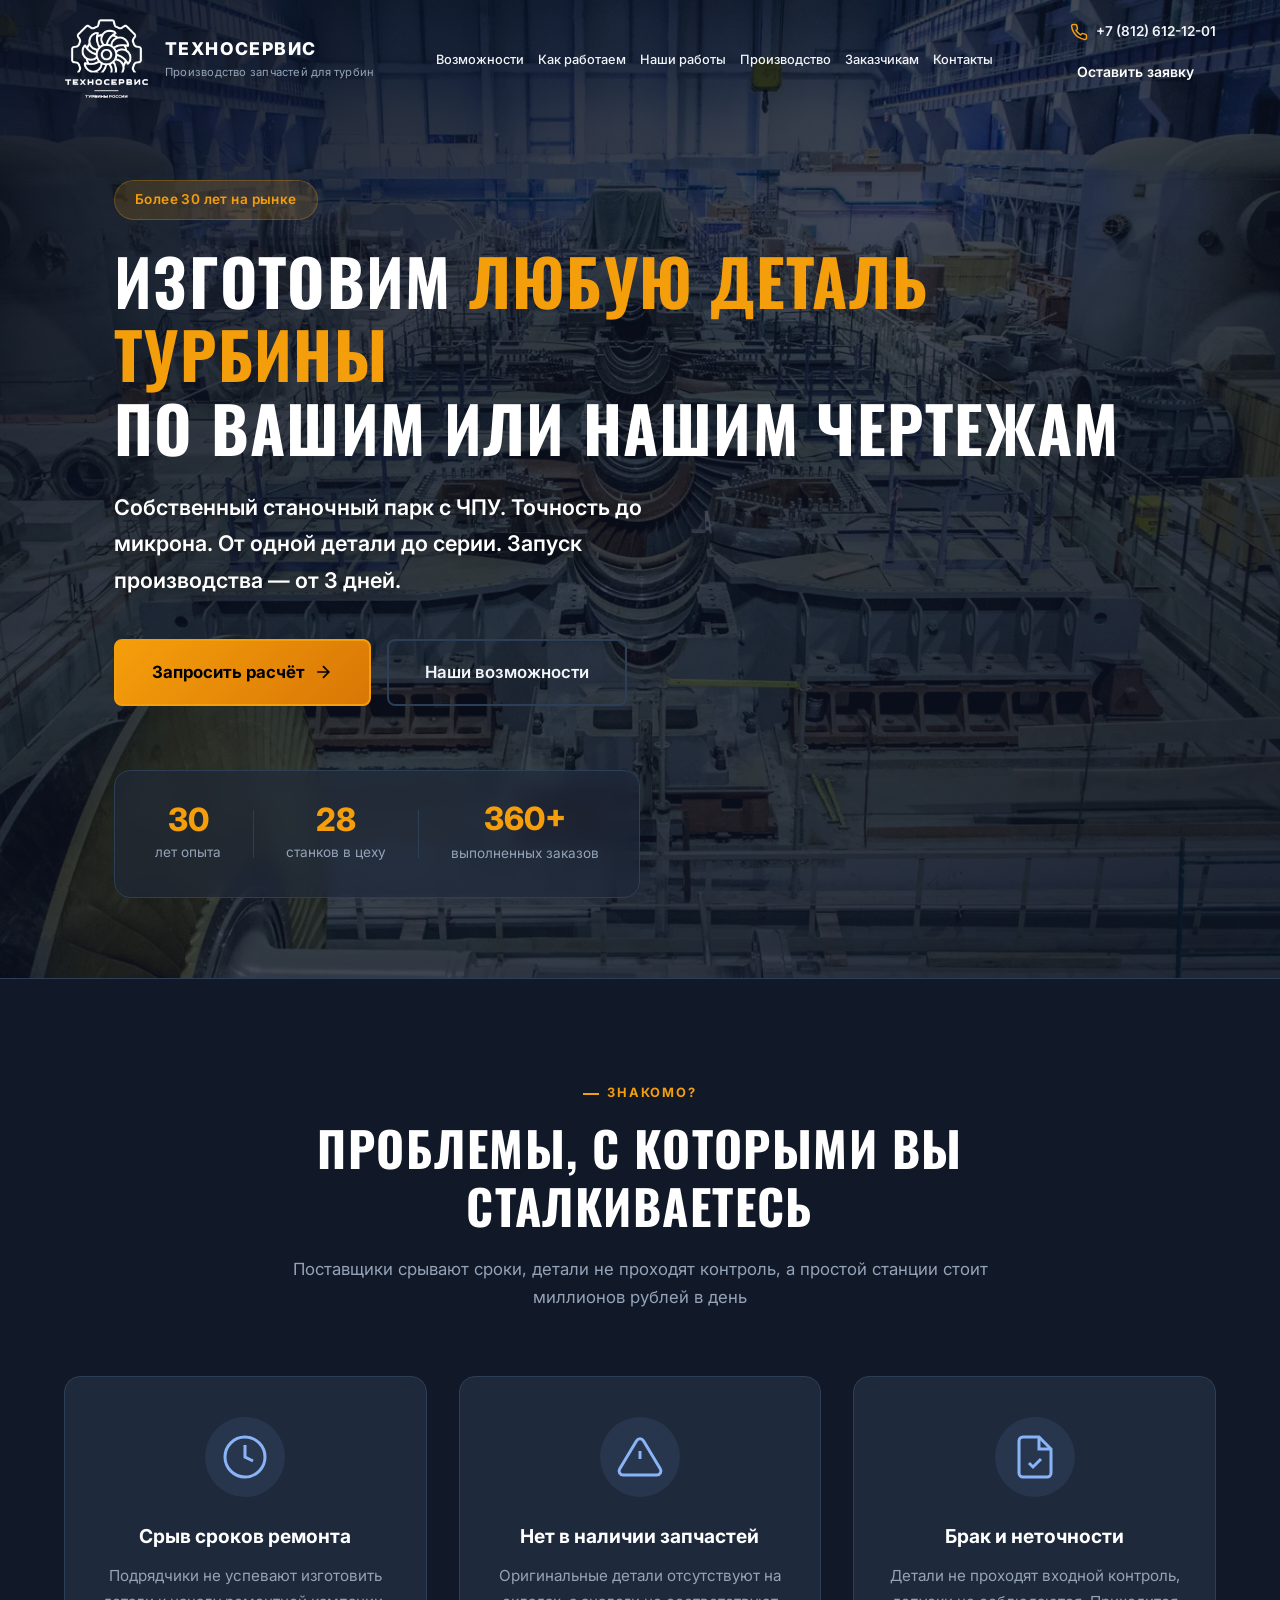
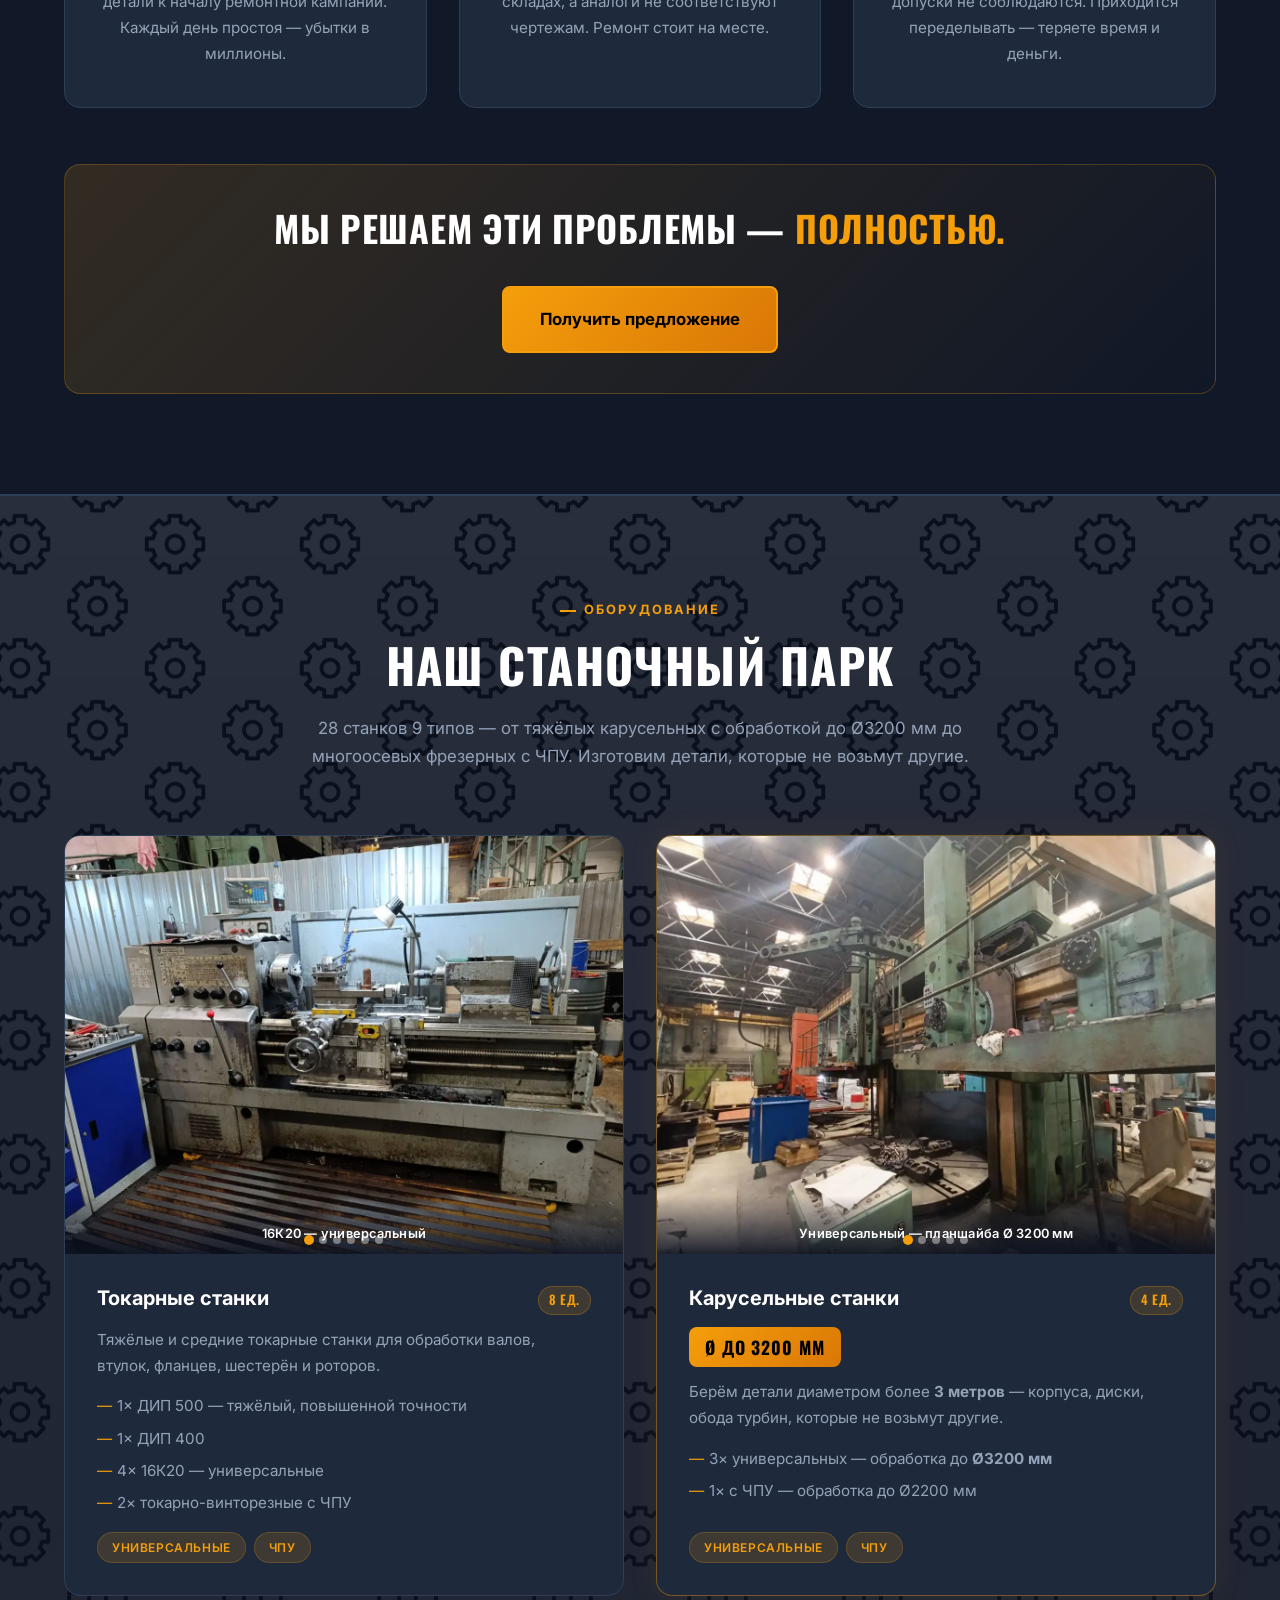
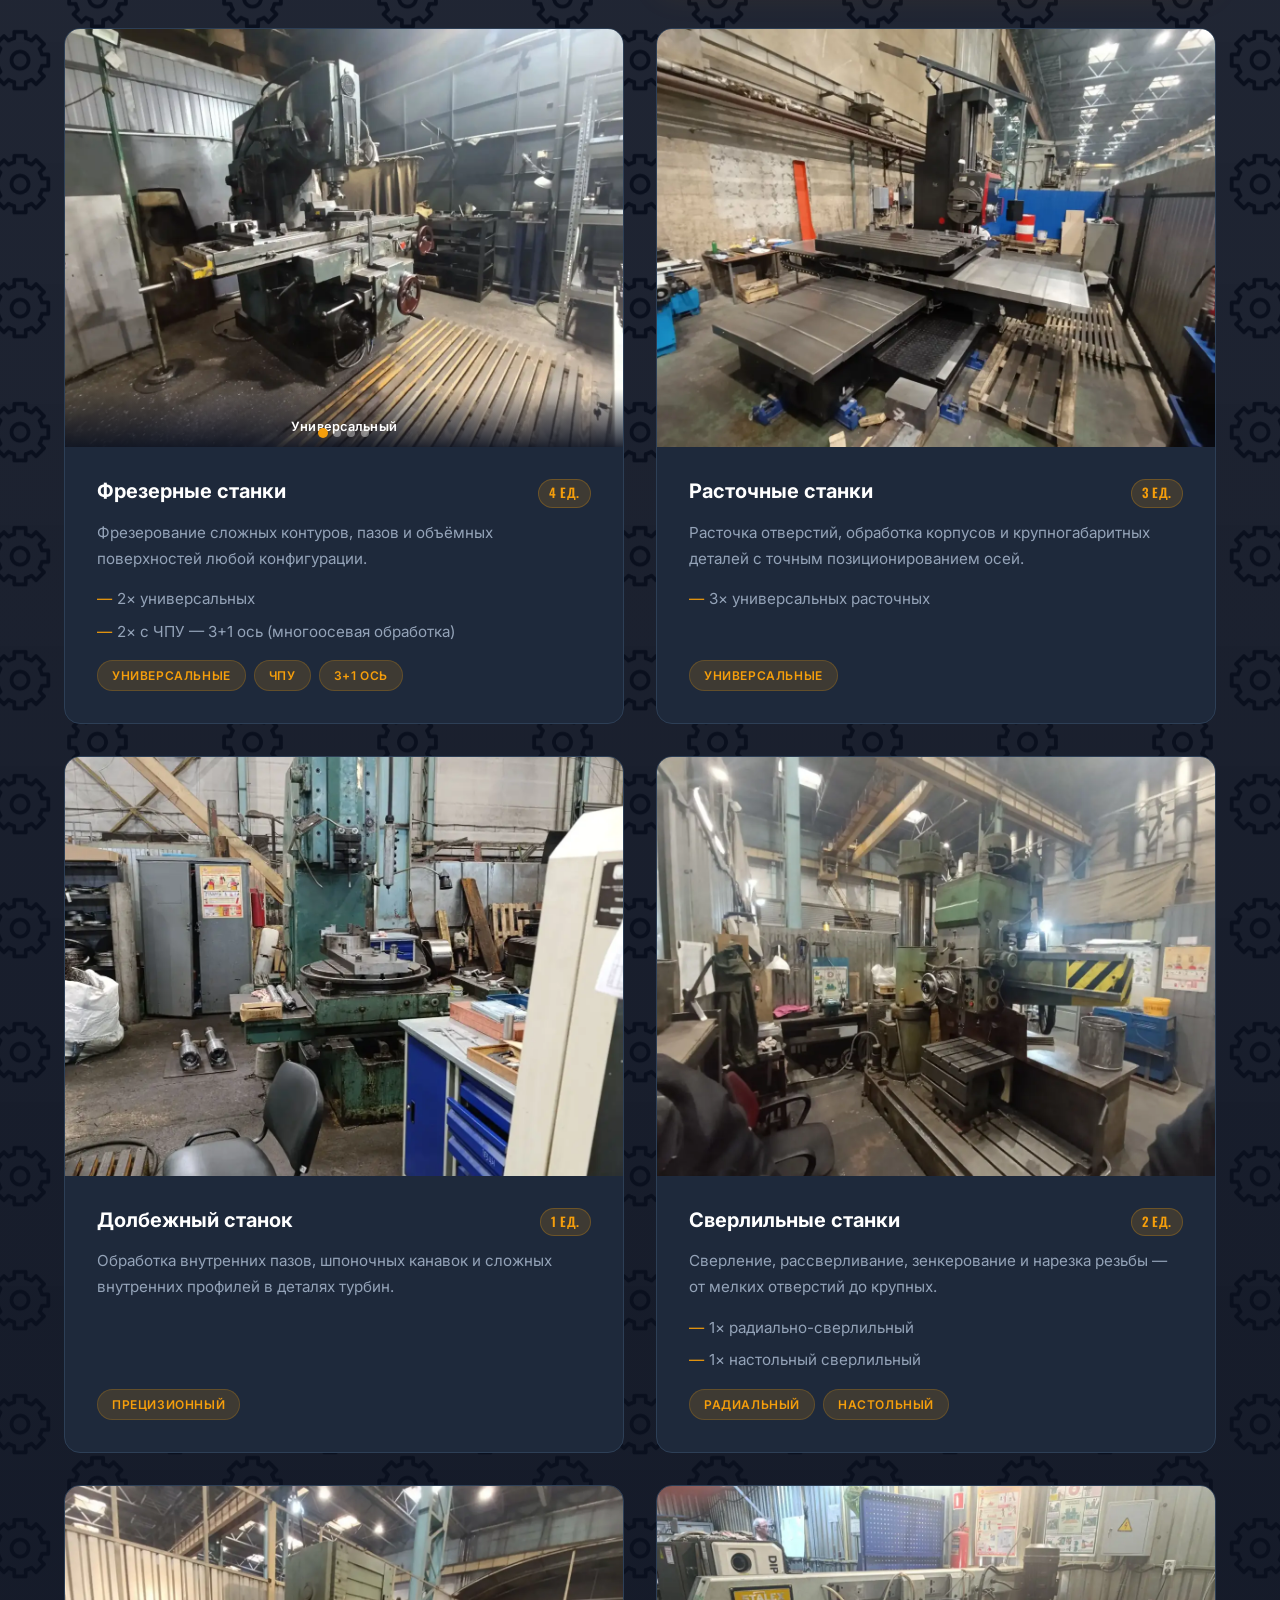
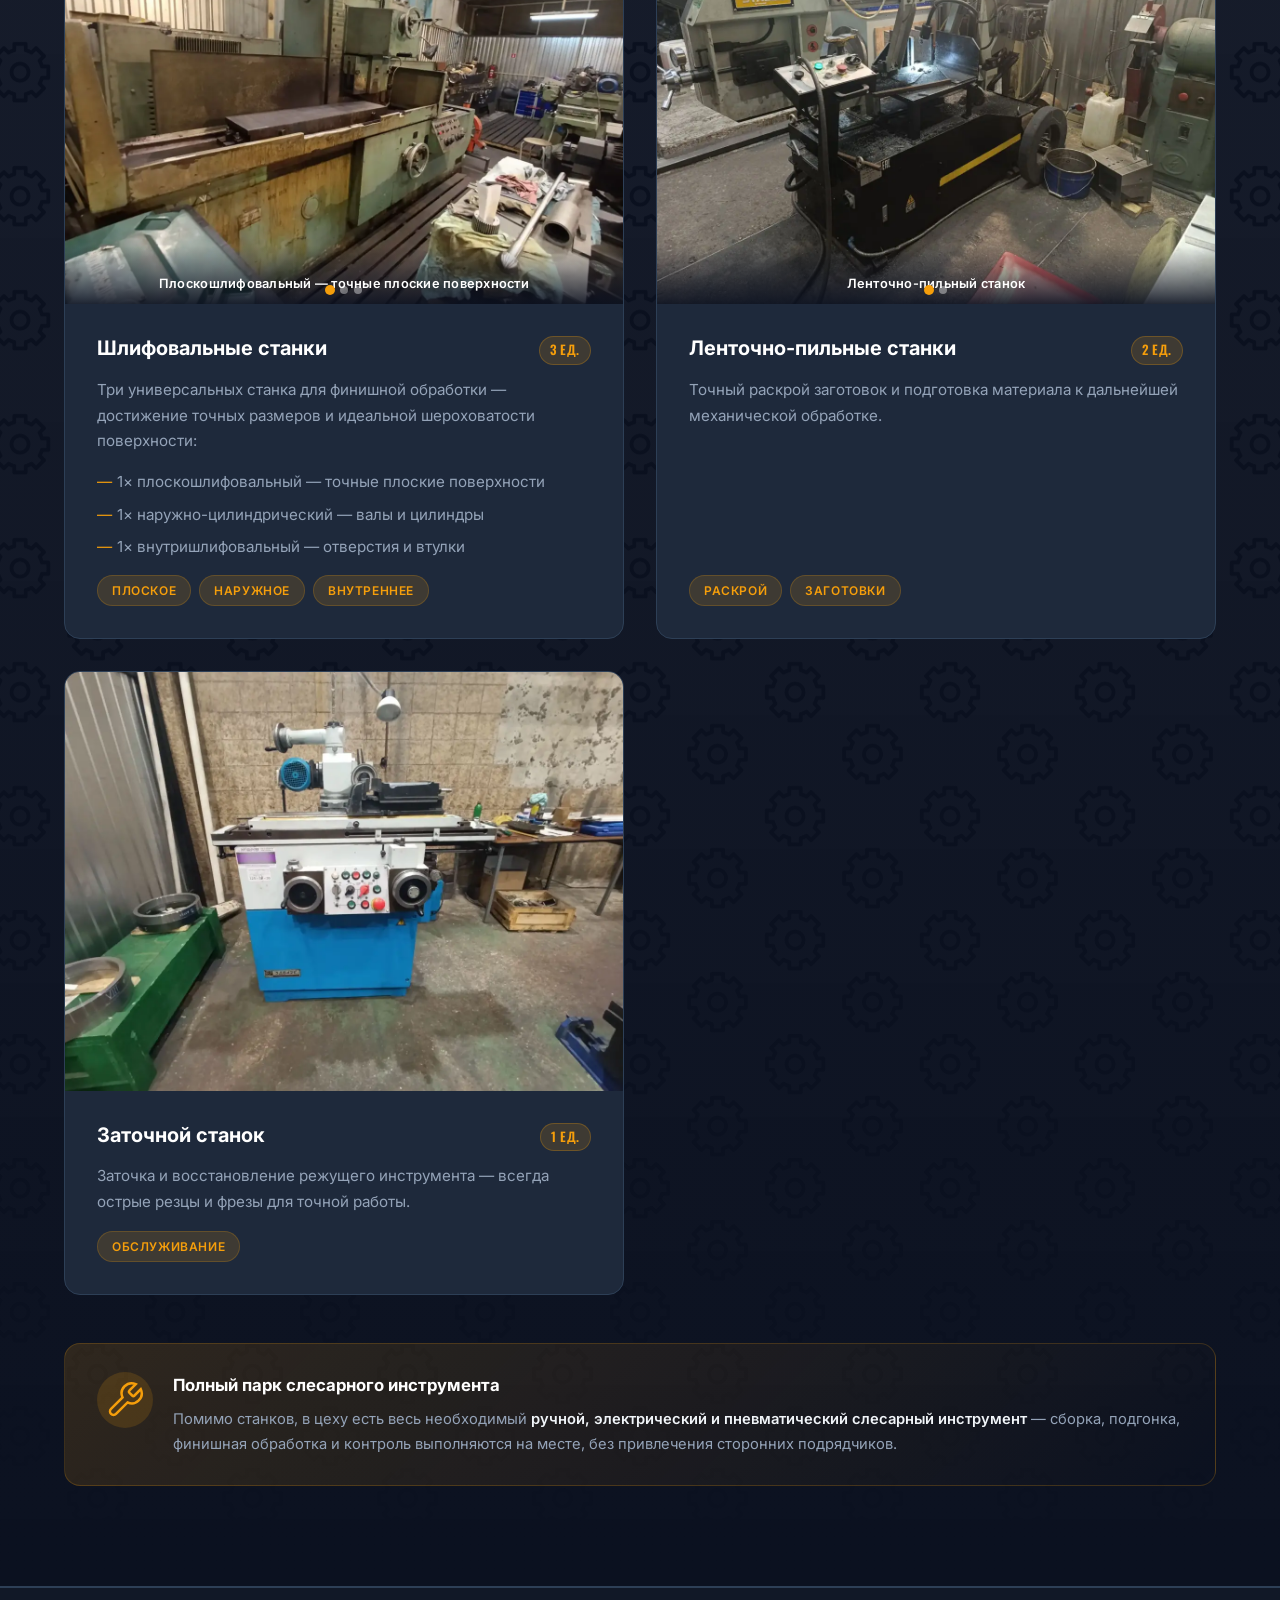
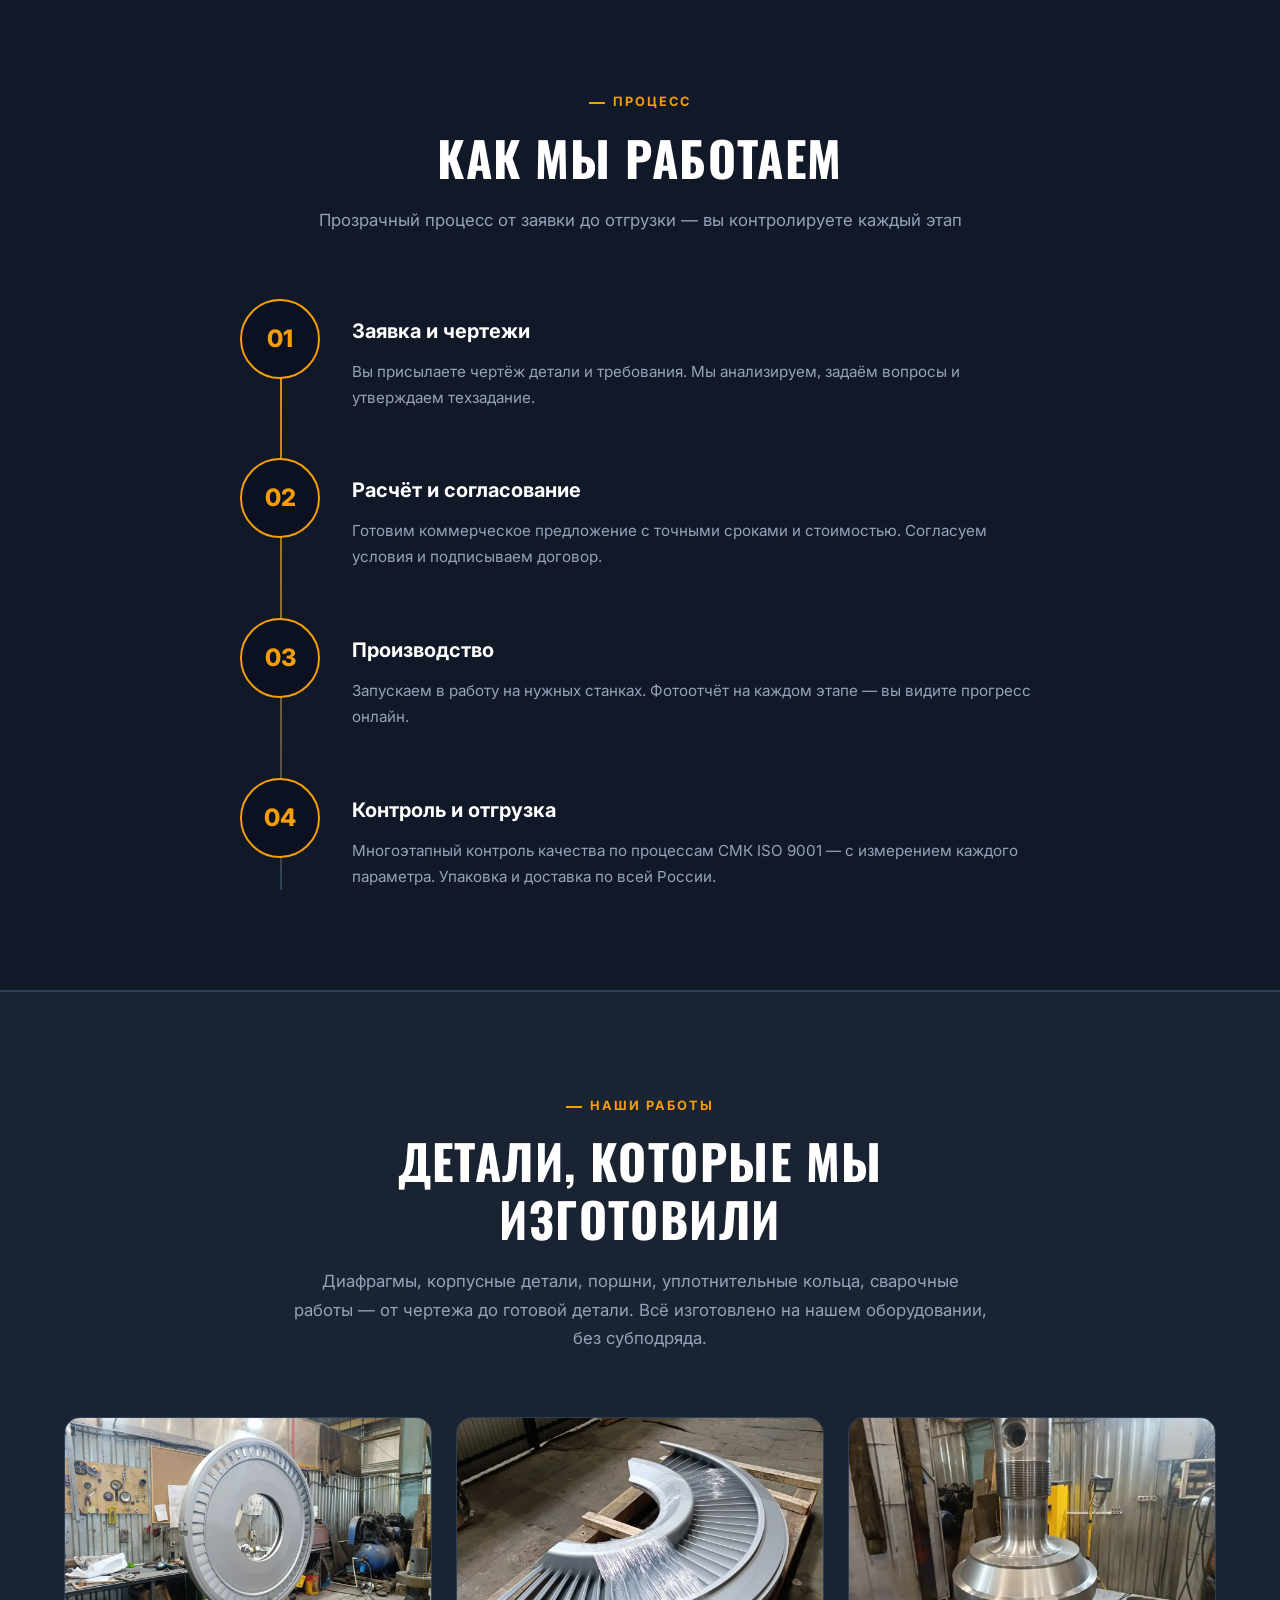
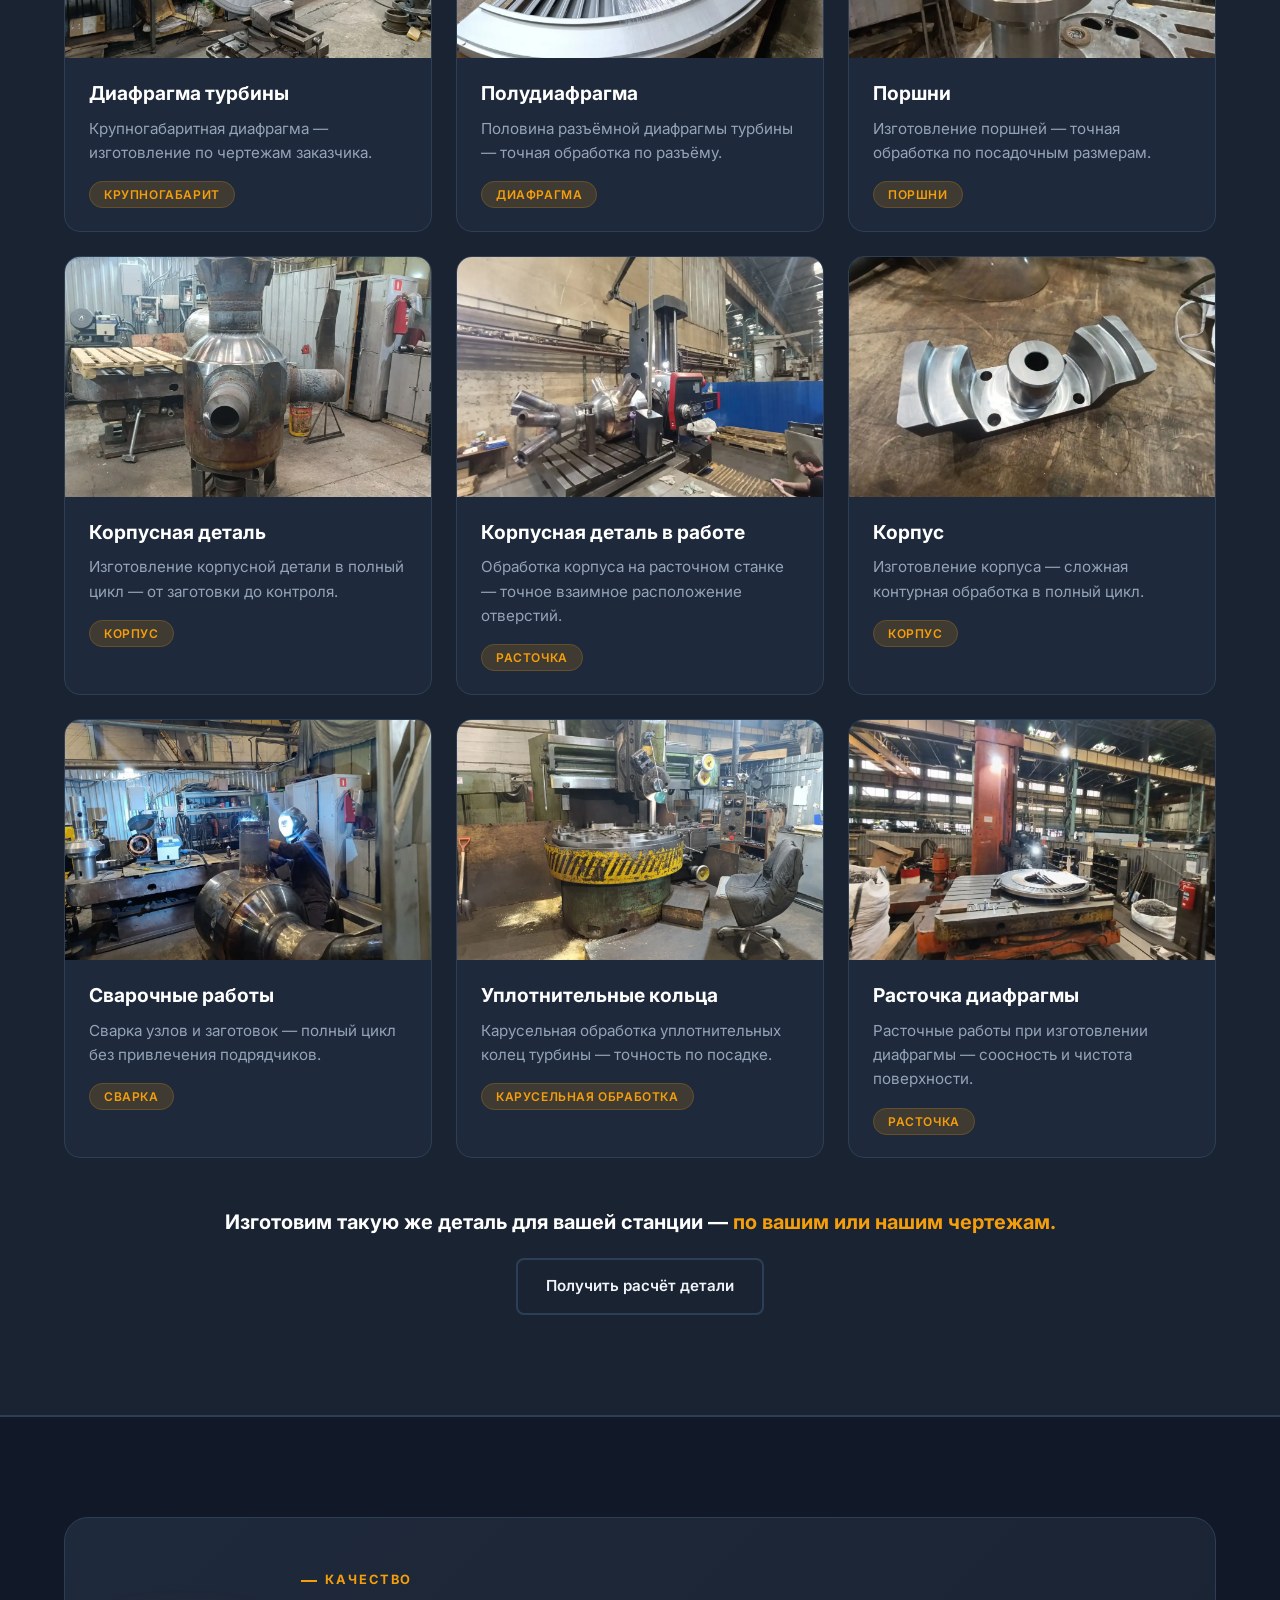
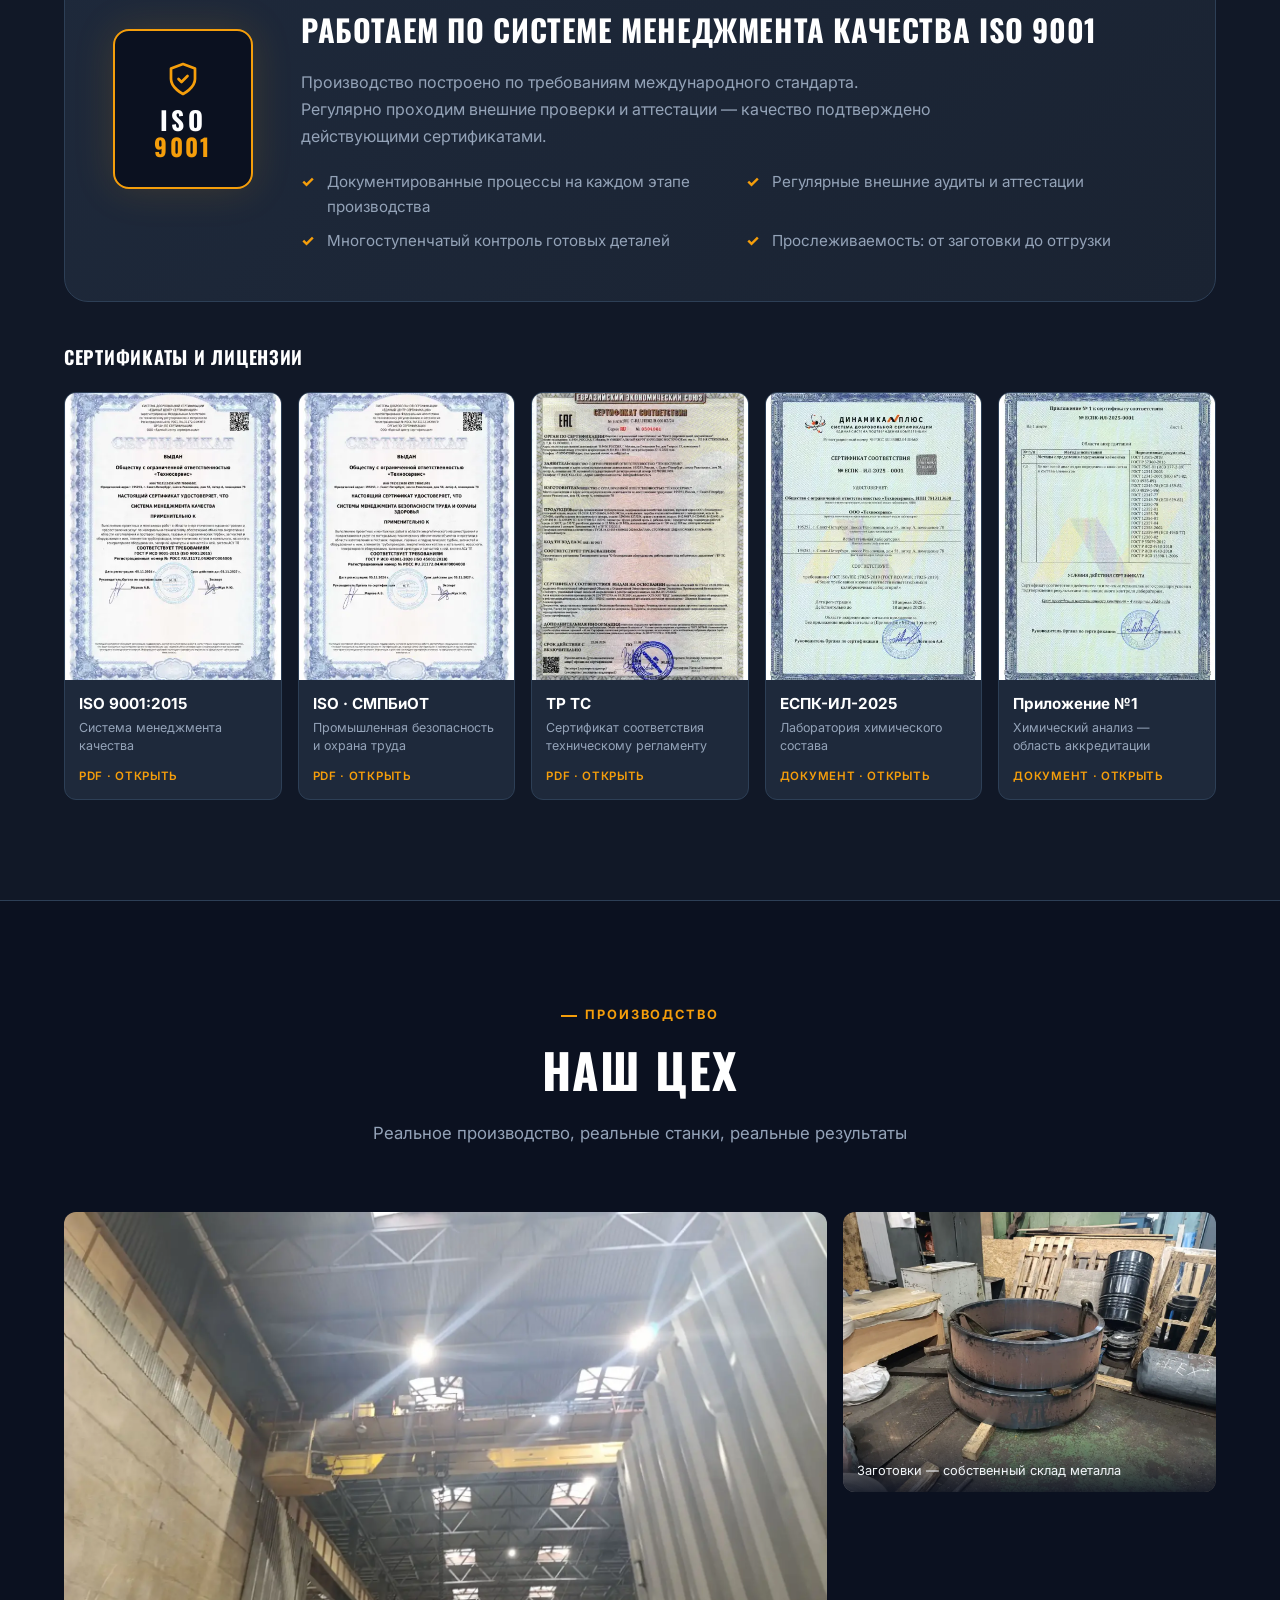
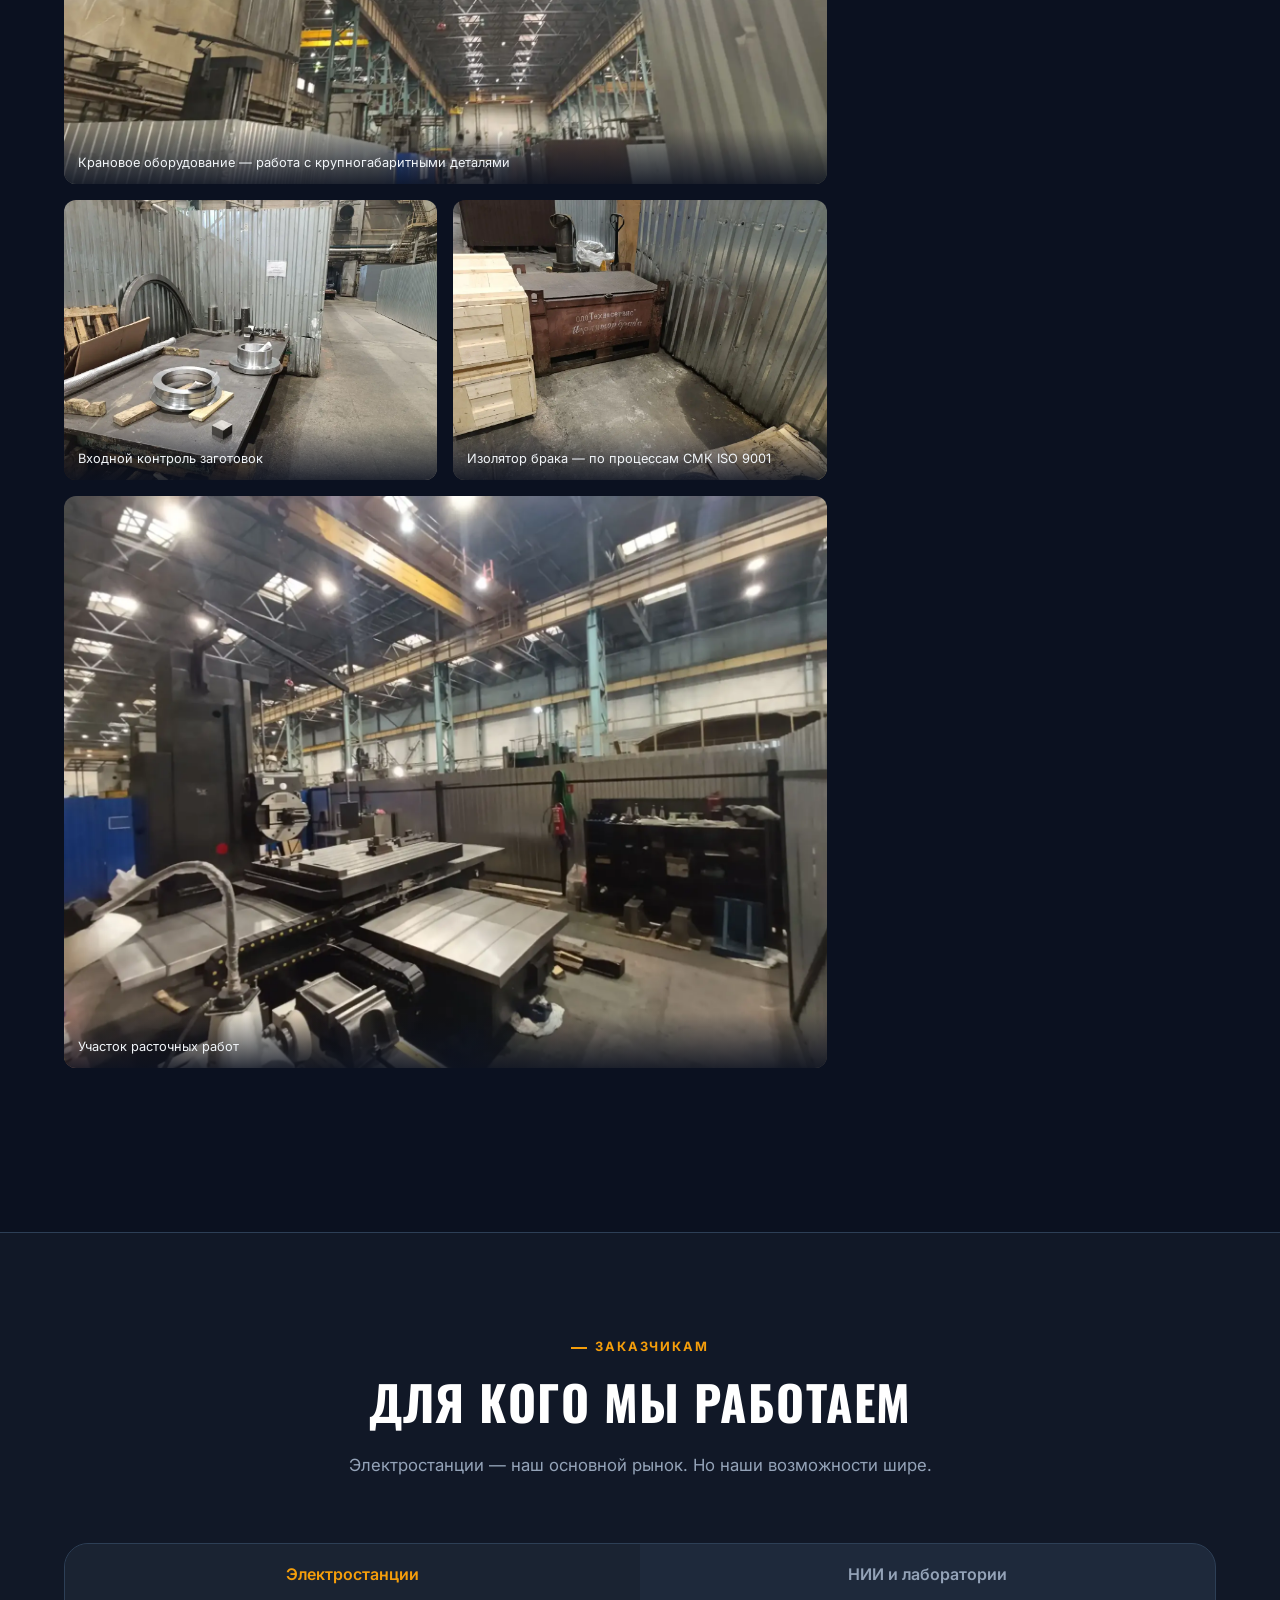
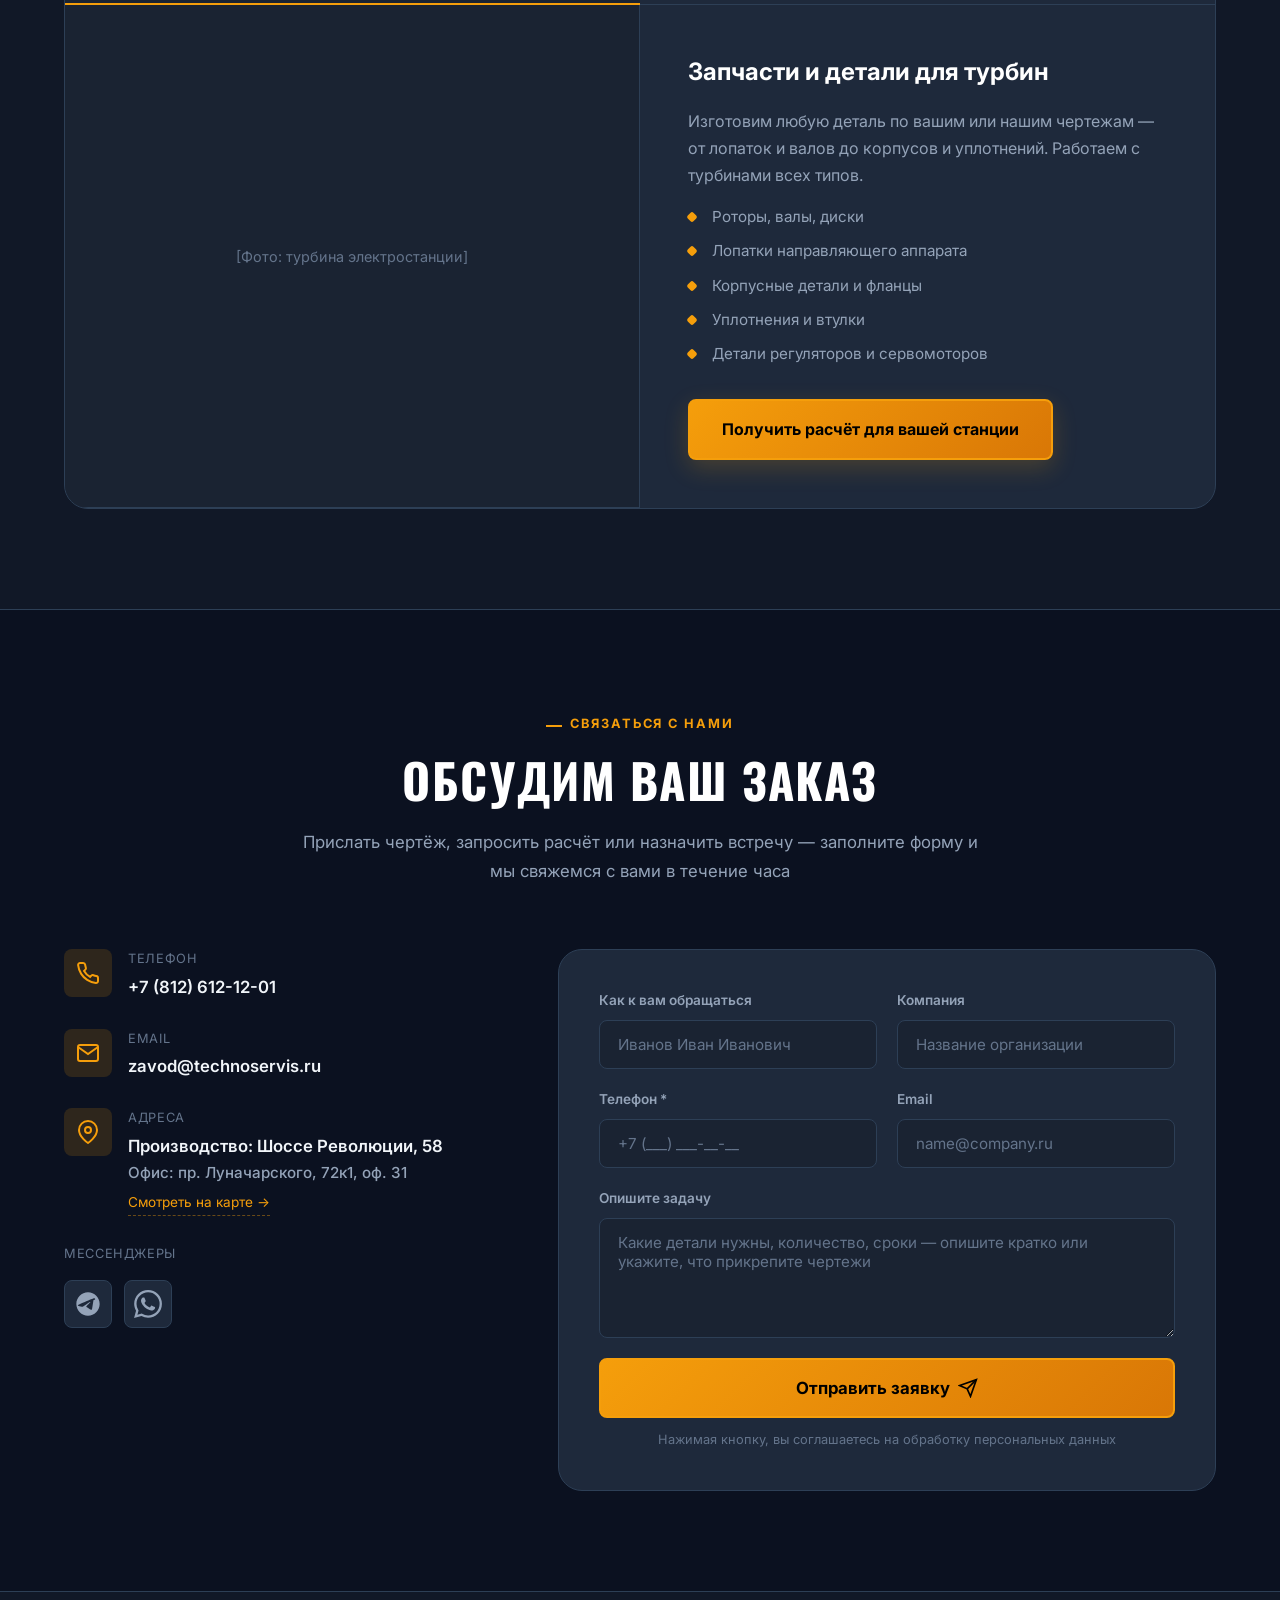
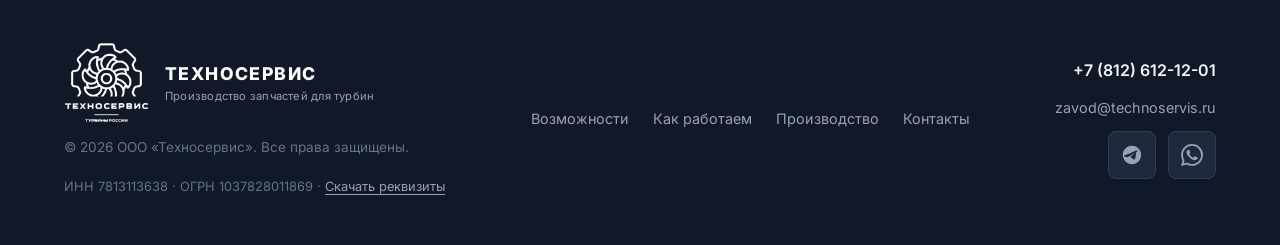
==== commit d1903901: "Токарная карусель: + ДИП 400 (6 слайдов) Встал рядом с ДИП 500. Фото оптимизировано 144→68 KB. Поряд" ====
--- a/index.html
+++ b/index.html
@@ -215,6 +215,10 @@
                                         <span class="carousel__caption">ДИП 500 — тяжёлый, повышенной точности</span>
                                     </div>
                                     <div class="carousel__slide">
+                                        <img src="images/tokarniy_dip_400.webp" alt="Токарный станок ДИП 400" loading="lazy">
+                                        <span class="carousel__caption">ДИП 400 — тяжёлый токарный</span>
+                                    </div>
+                                    <div class="carousel__slide">
                                         <img src="images/tokarniy_16k25.webp" alt="Токарный станок 16К25" loading="lazy">
                                         <span class="carousel__caption">16К25 — универсальный</span>
                                     </div>
@@ -231,6 +235,7 @@
                                     <button class="carousel__dot" type="button" aria-label="Слайд 3"></button>
                                     <button class="carousel__dot" type="button" aria-label="Слайд 4"></button>
                                     <button class="carousel__dot" type="button" aria-label="Слайд 5"></button>
+                                    <button class="carousel__dot" type="button" aria-label="Слайд 6"></button>
                                 </div>
                             </div>
                         </div>
--- a/css/style.css
+++ b/css/style.css
@@ -218,8 +218,8 @@
     display: flex;
     align-items: center;
     justify-content: center;
-    width: 150px;
-    height: 150px;
+    width: 85px;
+    height: 85px;
     flex-shrink: 0;
 }
 
@@ -254,15 +254,17 @@
 
 .nav__list {
     display: flex;
+    flex-wrap: nowrap;
     gap: 32px;
 }
 
 .nav__link {
     font-size: 0.9rem;
     font-weight: 500;
-    color: var(--color-text-2);
+    color: var(--color-text);
     position: relative;
     padding: 4px 0;
+    white-space: nowrap;
 }
 
 .nav__link::after {
@@ -277,7 +279,7 @@
 }
 
 .nav__link:hover {
-    color: var(--color-white);
+    color: var(--color-accent);
 }
 
 .nav__link:hover::after {
@@ -294,16 +296,15 @@
 }
 
 .header__cta {
+    border-color: transparent;
+    color: var(--color-white);
+    background: transparent;
+}
+
+.header__cta:hover {
     border-color: var(--color-accent);
     color: var(--color-accent);
-    background: transparent;
-}
-
-.header__cta:hover {
-    background: var(--color-accent);
-    border-color: var(--color-accent);
-    color: var(--color-black);
-    box-shadow: var(--shadow-glow);
+    background: var(--color-accent-glow);
     transform: translateY(-1px);
 }
 
@@ -414,7 +415,7 @@
     padding: 14px 0;
     font-size: 1.1rem;
     font-weight: 500;
-    color: var(--color-text-2);
+    color: var(--color-text);
     border-bottom: 1px solid var(--color-border);
     transition: color var(--transition);
 }
@@ -428,6 +429,11 @@
     display: flex;
     flex-direction: column;
     gap: 16px;
+}
+
+/* Кнопка в мобильном меню — текст прижат влево, как пункты меню */
+.mobile-menu__footer .btn--full {
+    justify-content: flex-start;
 }
 
 .mobile-menu__phone {
@@ -2161,42 +2167,33 @@
     }
 }
 
-@media (min-width: 1025px) and (max-width: 1340px) {
+/* Узкий десктоп (1025–1200px): пункты меню не влезают вместе с
+   телефоном и кнопкой — меню уходит в бургер, телефон и кнопка остаются */
+@media (min-width: 1025px) and (max-width: 1200px) {
+    .header__nav {
+        display: none;
+    }
+
+    .burger {
+        display: flex;
+    }
+}
+
+@media (min-width: 1201px) and (max-width: 1340px) {
     .header__inner {
-        gap: 20px;
-    }
-
-    .logo__icon {
-        width: 100px;
-        height: 100px;
+        gap: 16px;
     }
 
     .nav__list {
-        gap: 20px;
+        gap: 14px;
     }
 
     .nav__link {
-        font-size: 0.85rem;
+        font-size: 0.8rem;
     }
 
     .header__phone {
         font-size: 0.85rem;
-    }
-}
-
-/* Узкая полоса десктопа: телефон прячем (он есть в контактах и футере),
-   кнопку «Оставить заявку» сохраняем */
-@media (min-width: 1025px) and (max-width: 1250px) {
-    .header__phone {
-        display: none;
-    }
-
-    .nav__list {
-        gap: 16px;
-    }
-
-    .nav__link {
-        font-size: 0.8rem;
     }
 }
 
@@ -2219,11 +2216,6 @@
 
     .burger {
         display: flex;
-    }
-
-    .logo__icon {
-        width: 100px;
-        height: 100px;
     }
 
     .header__inner {
